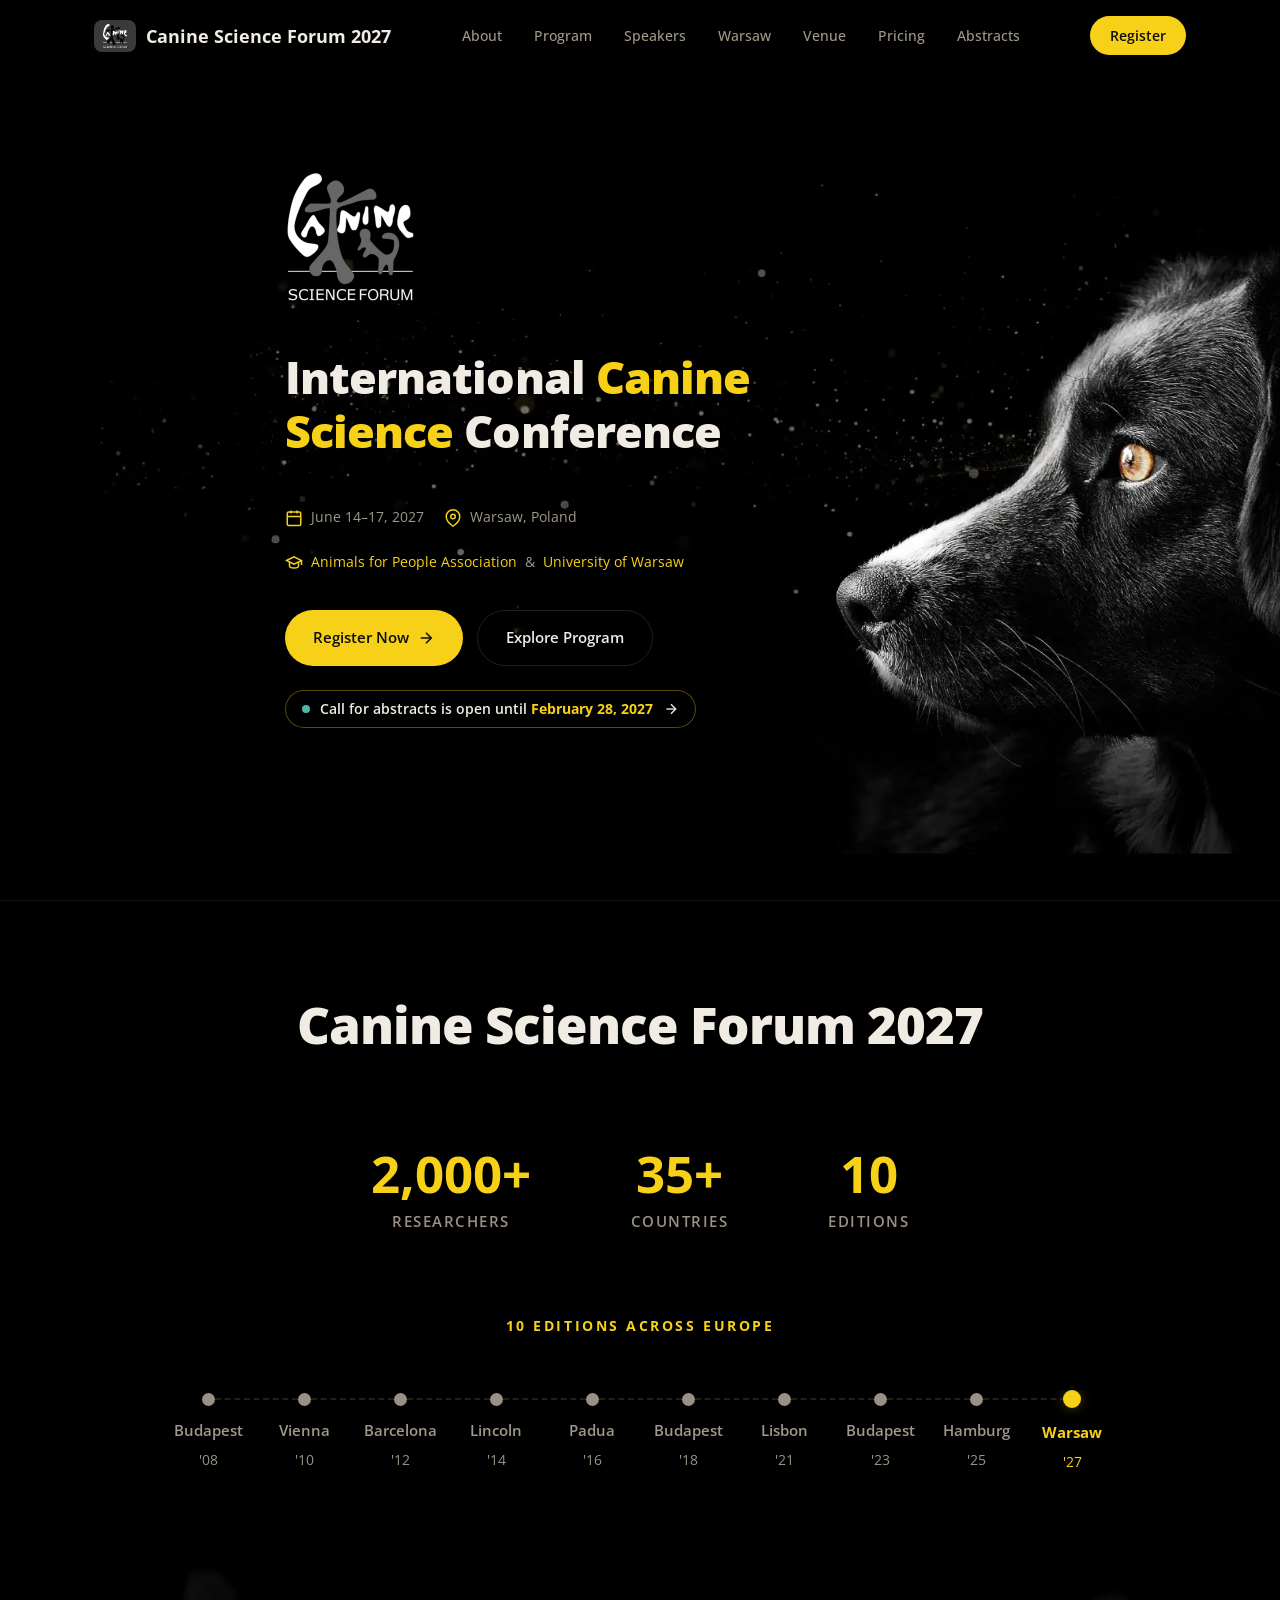
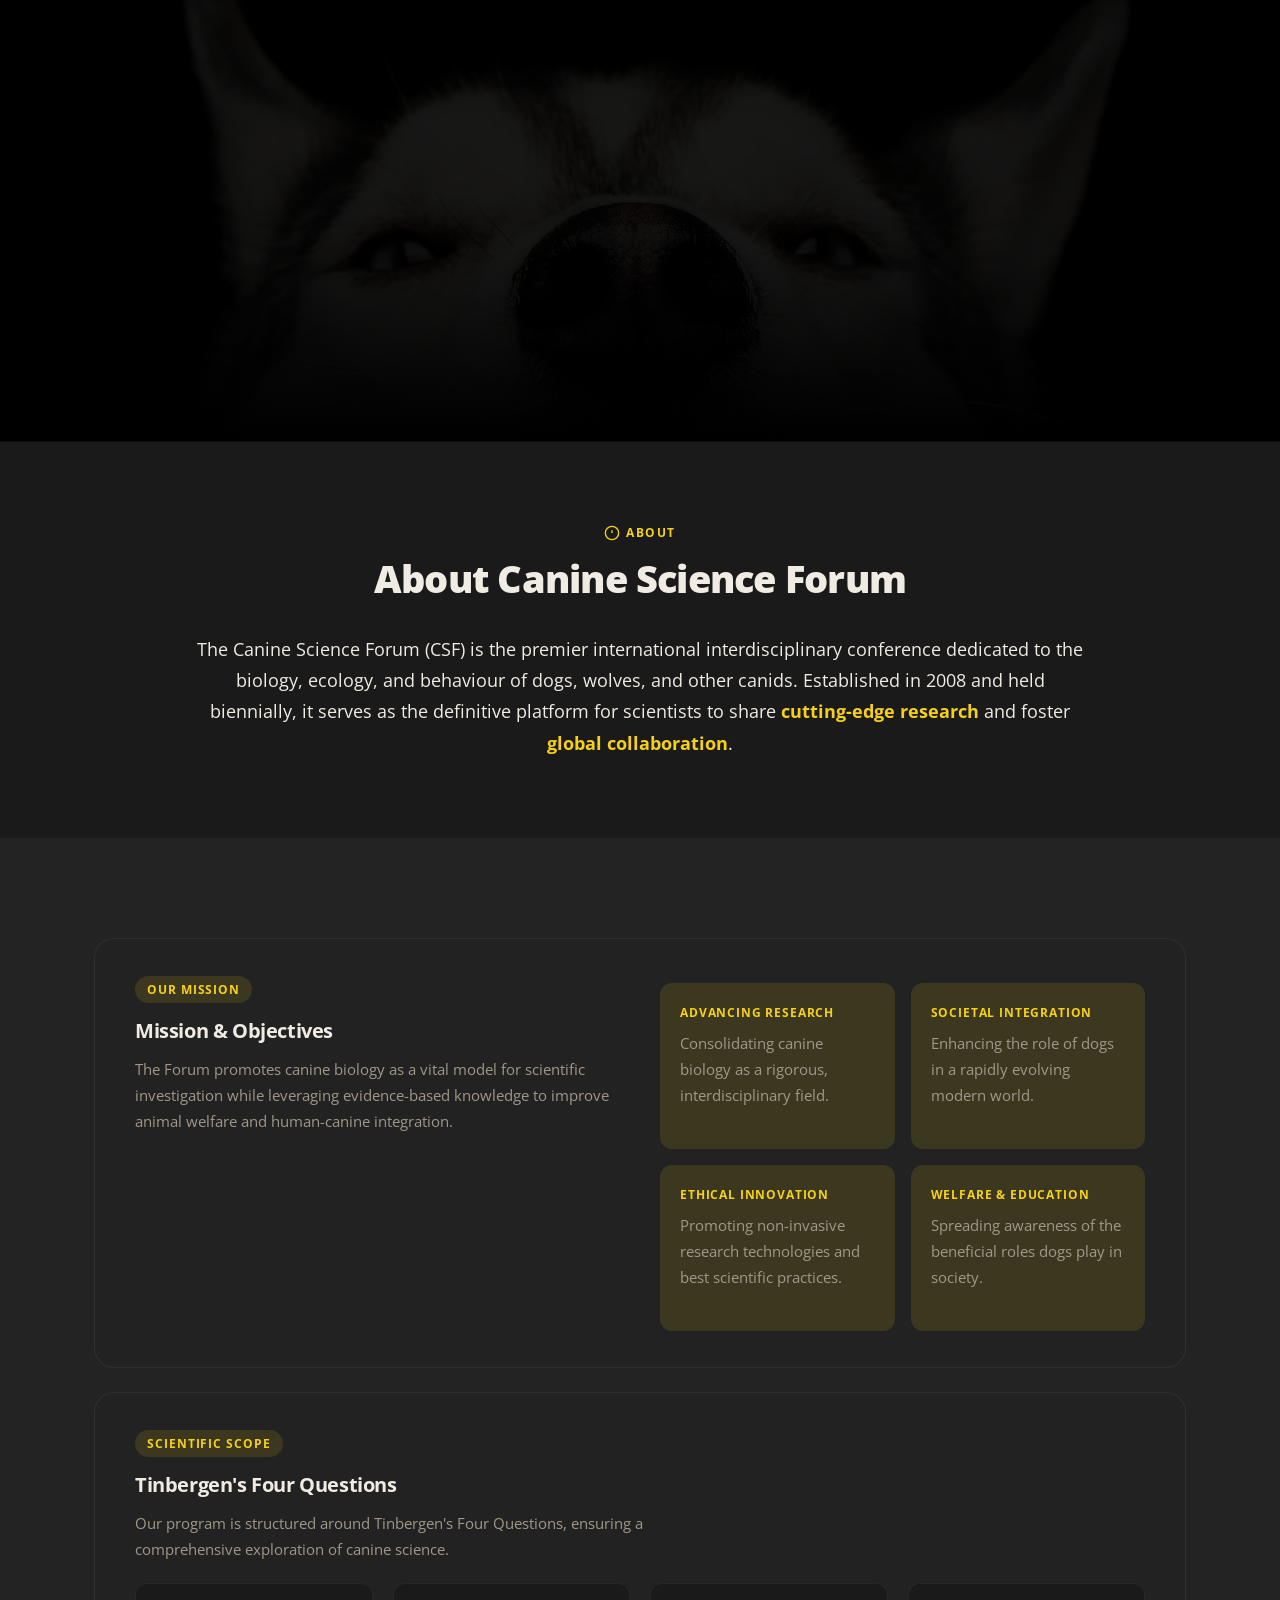
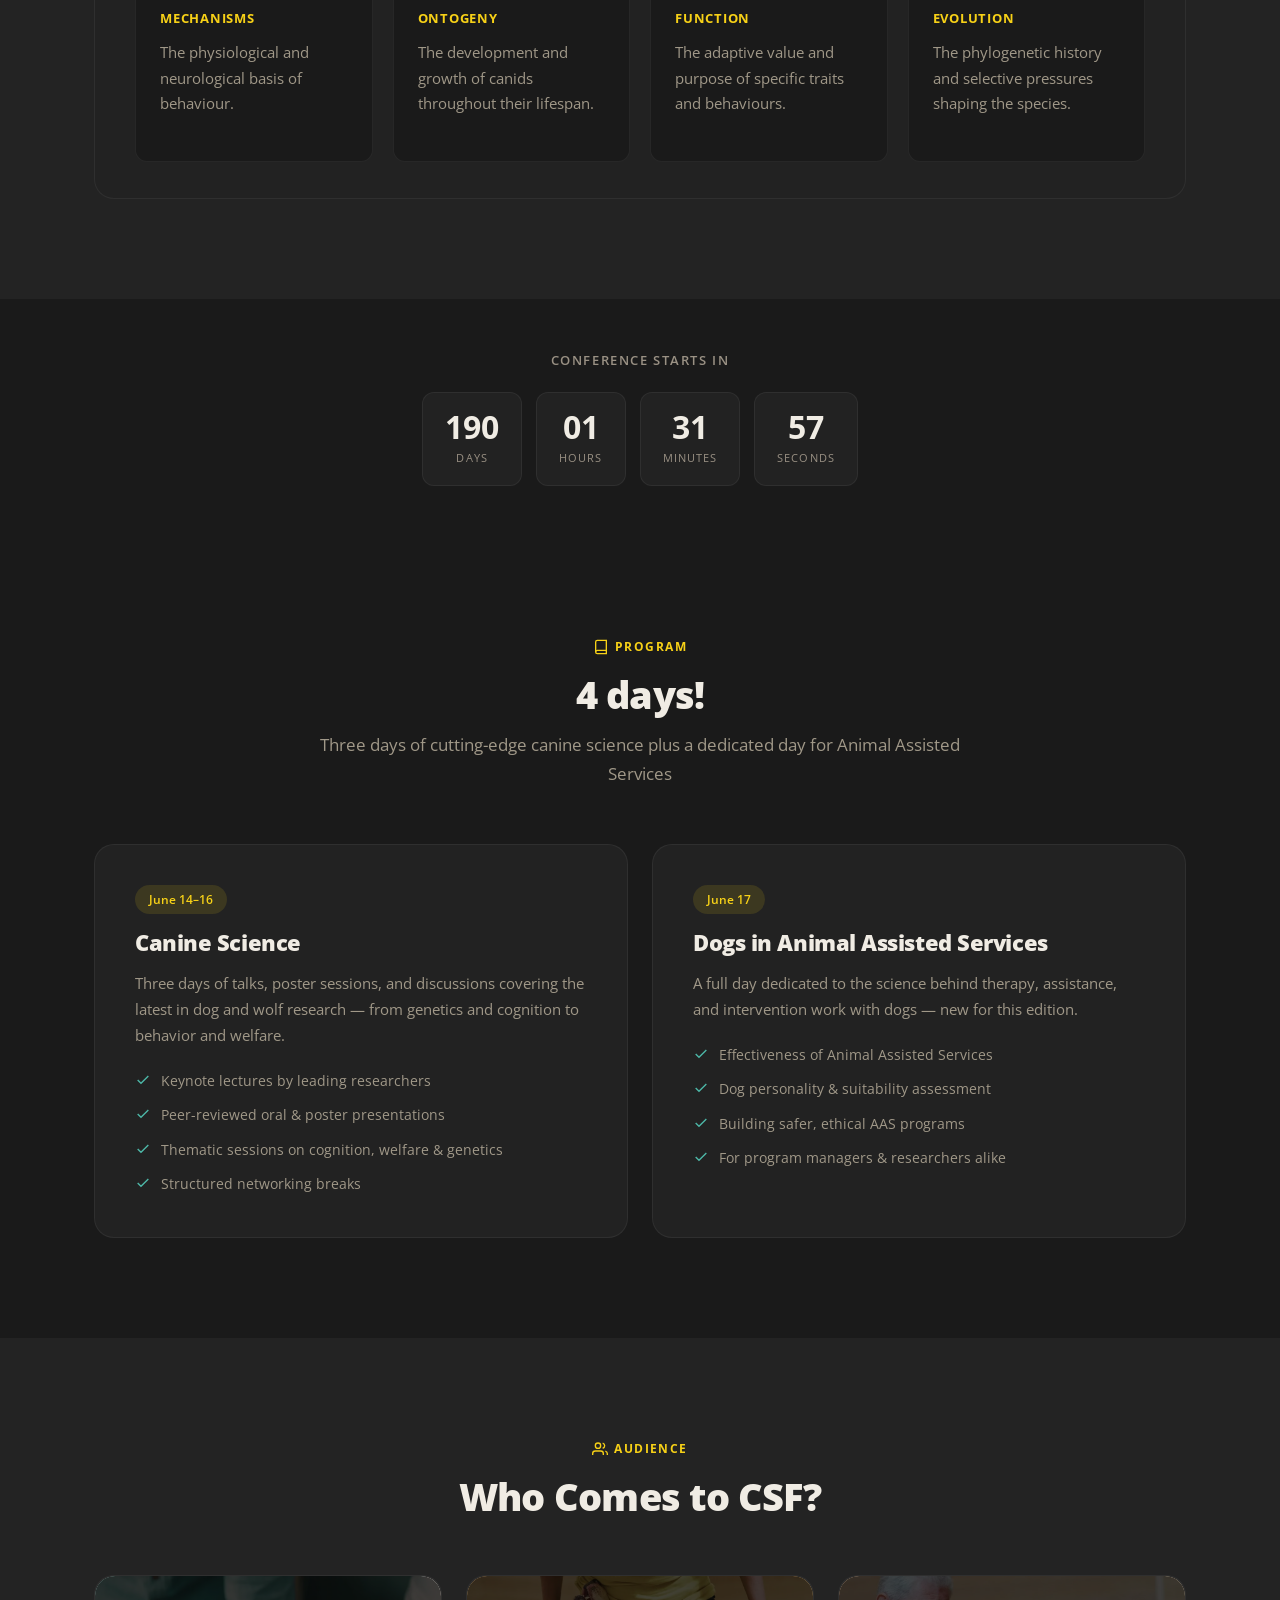
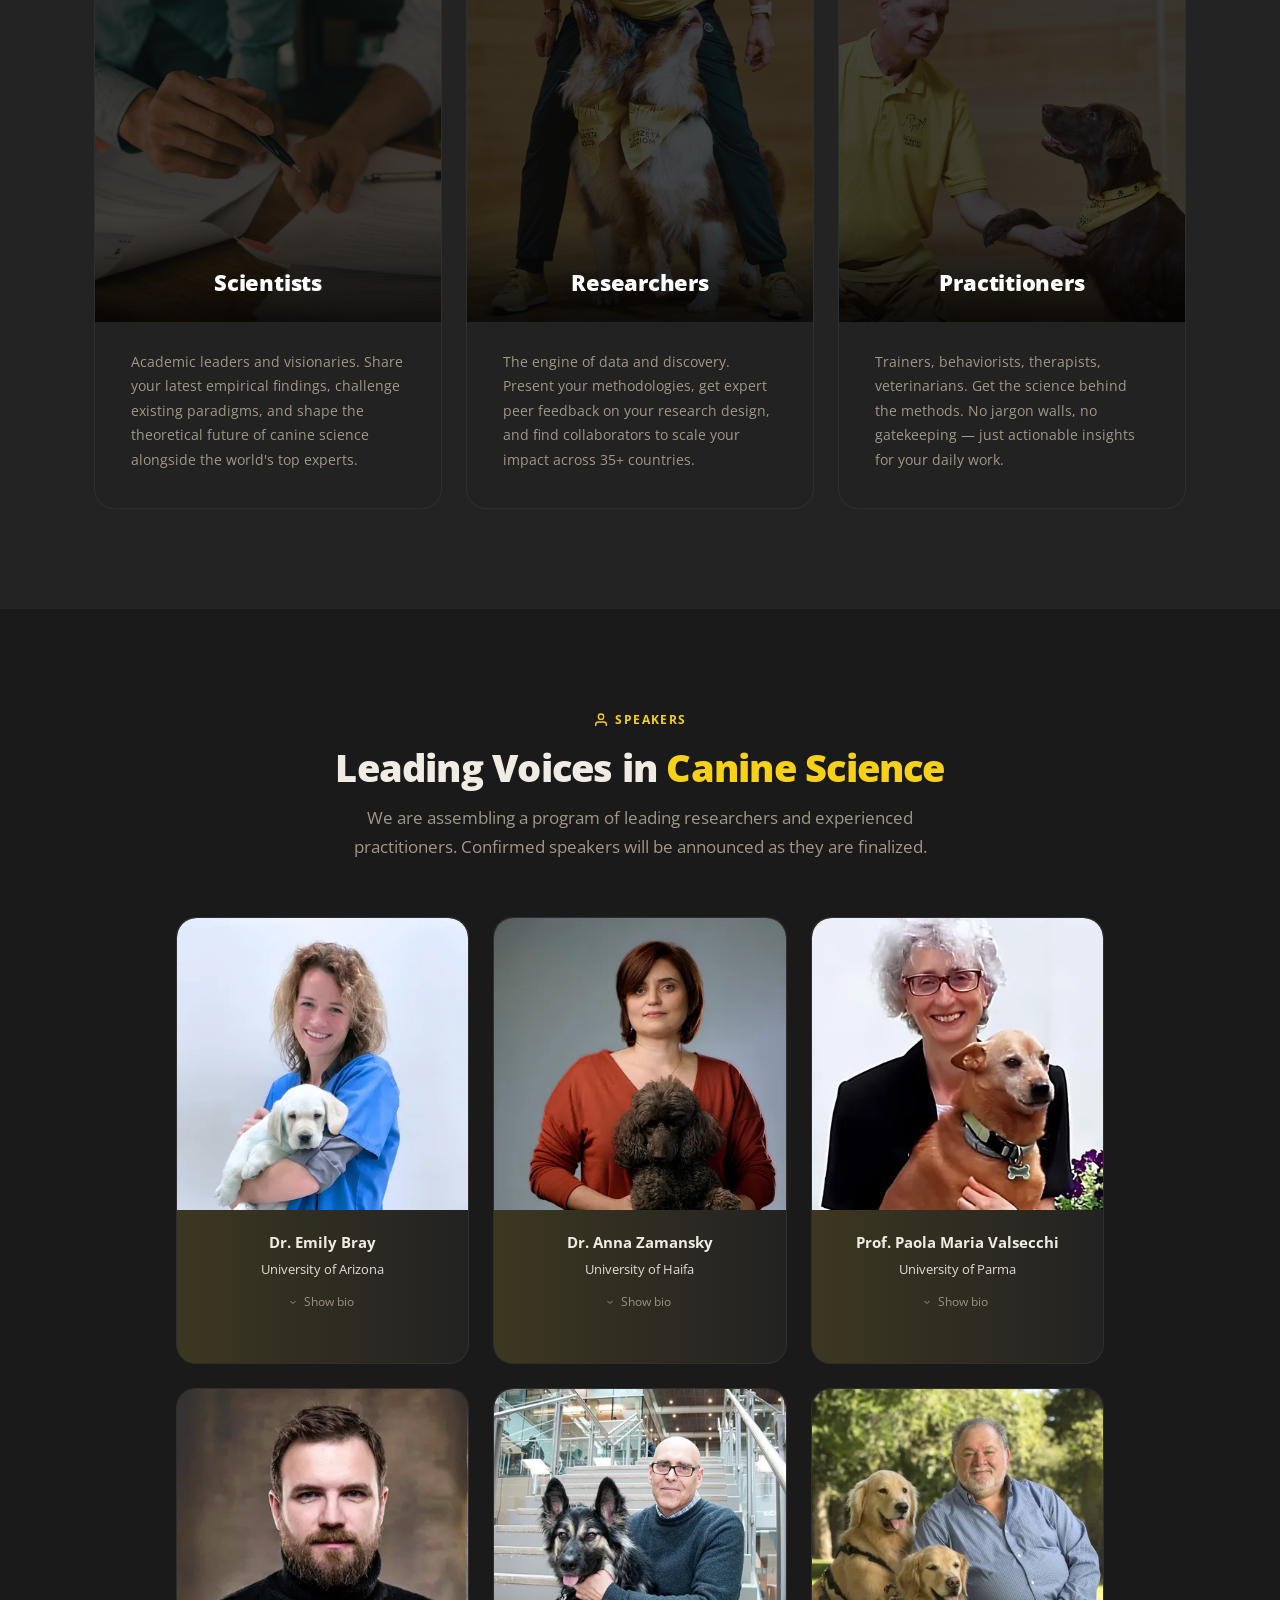
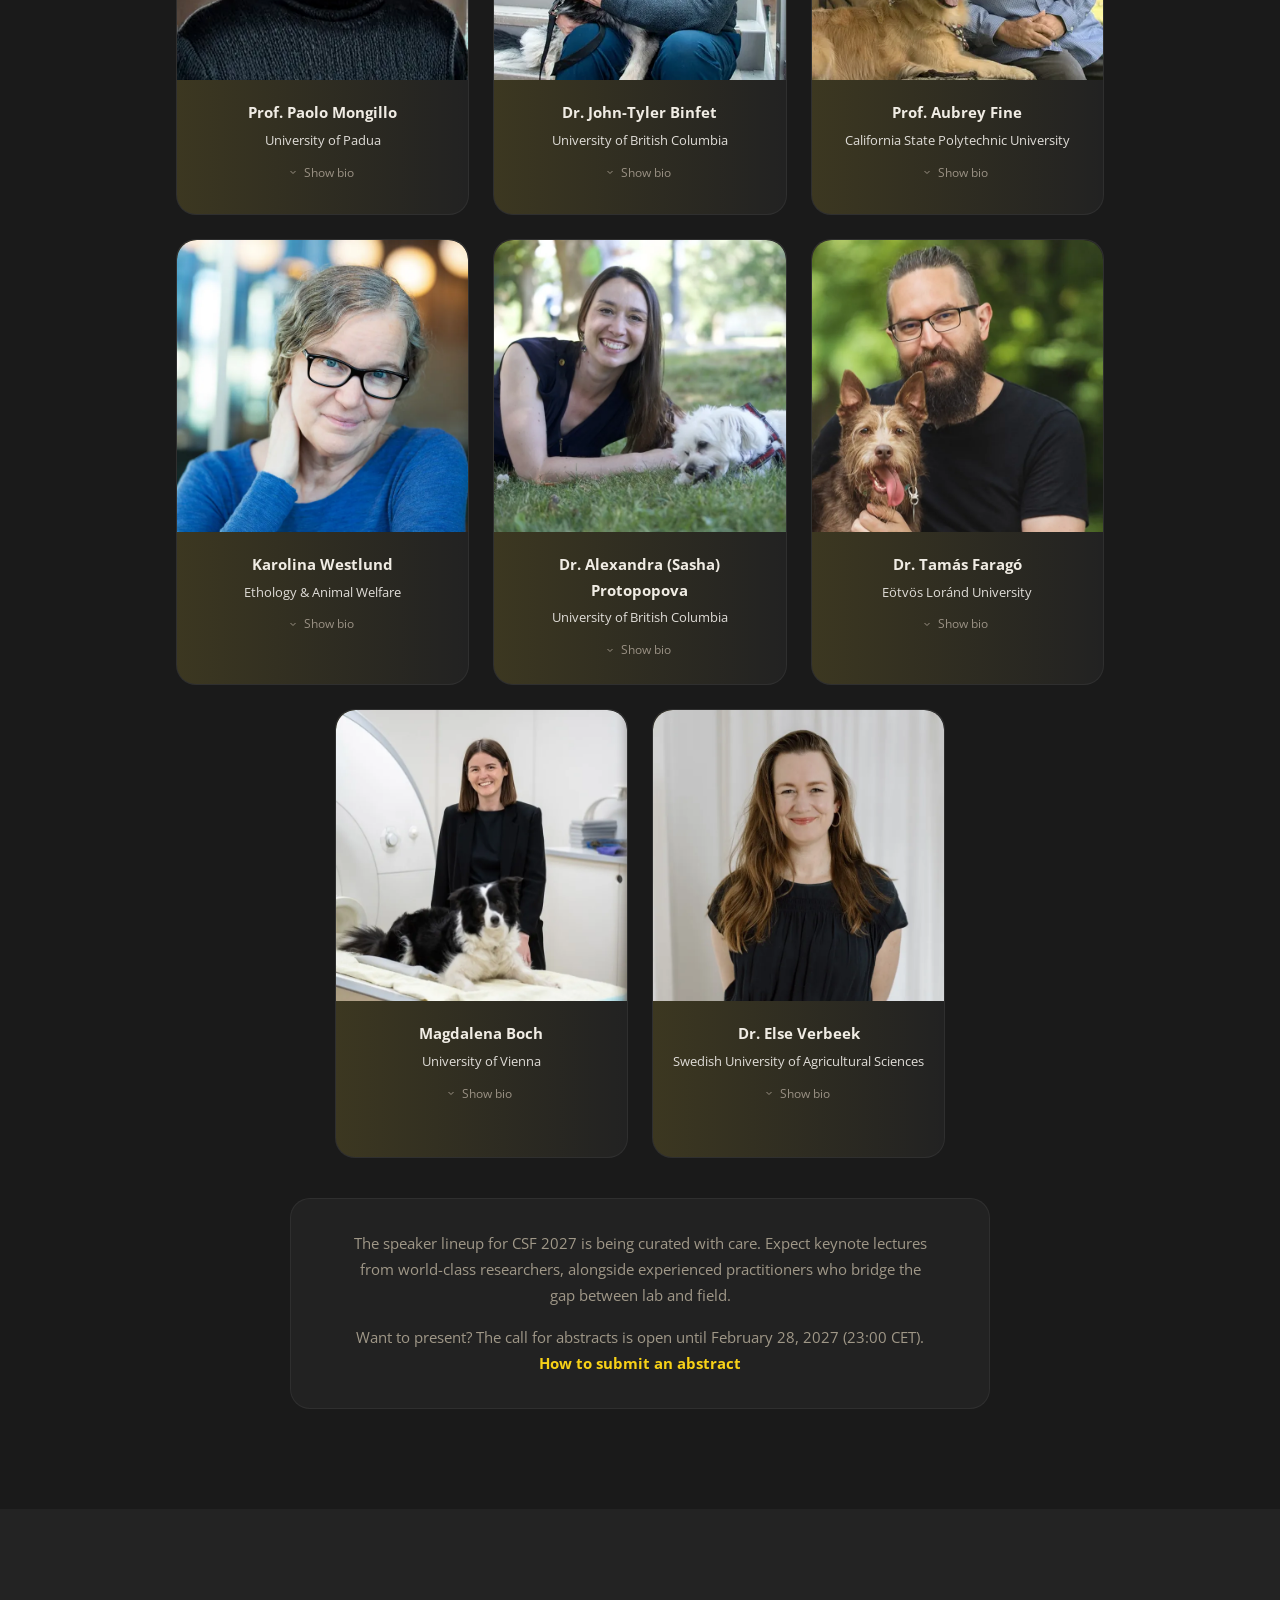
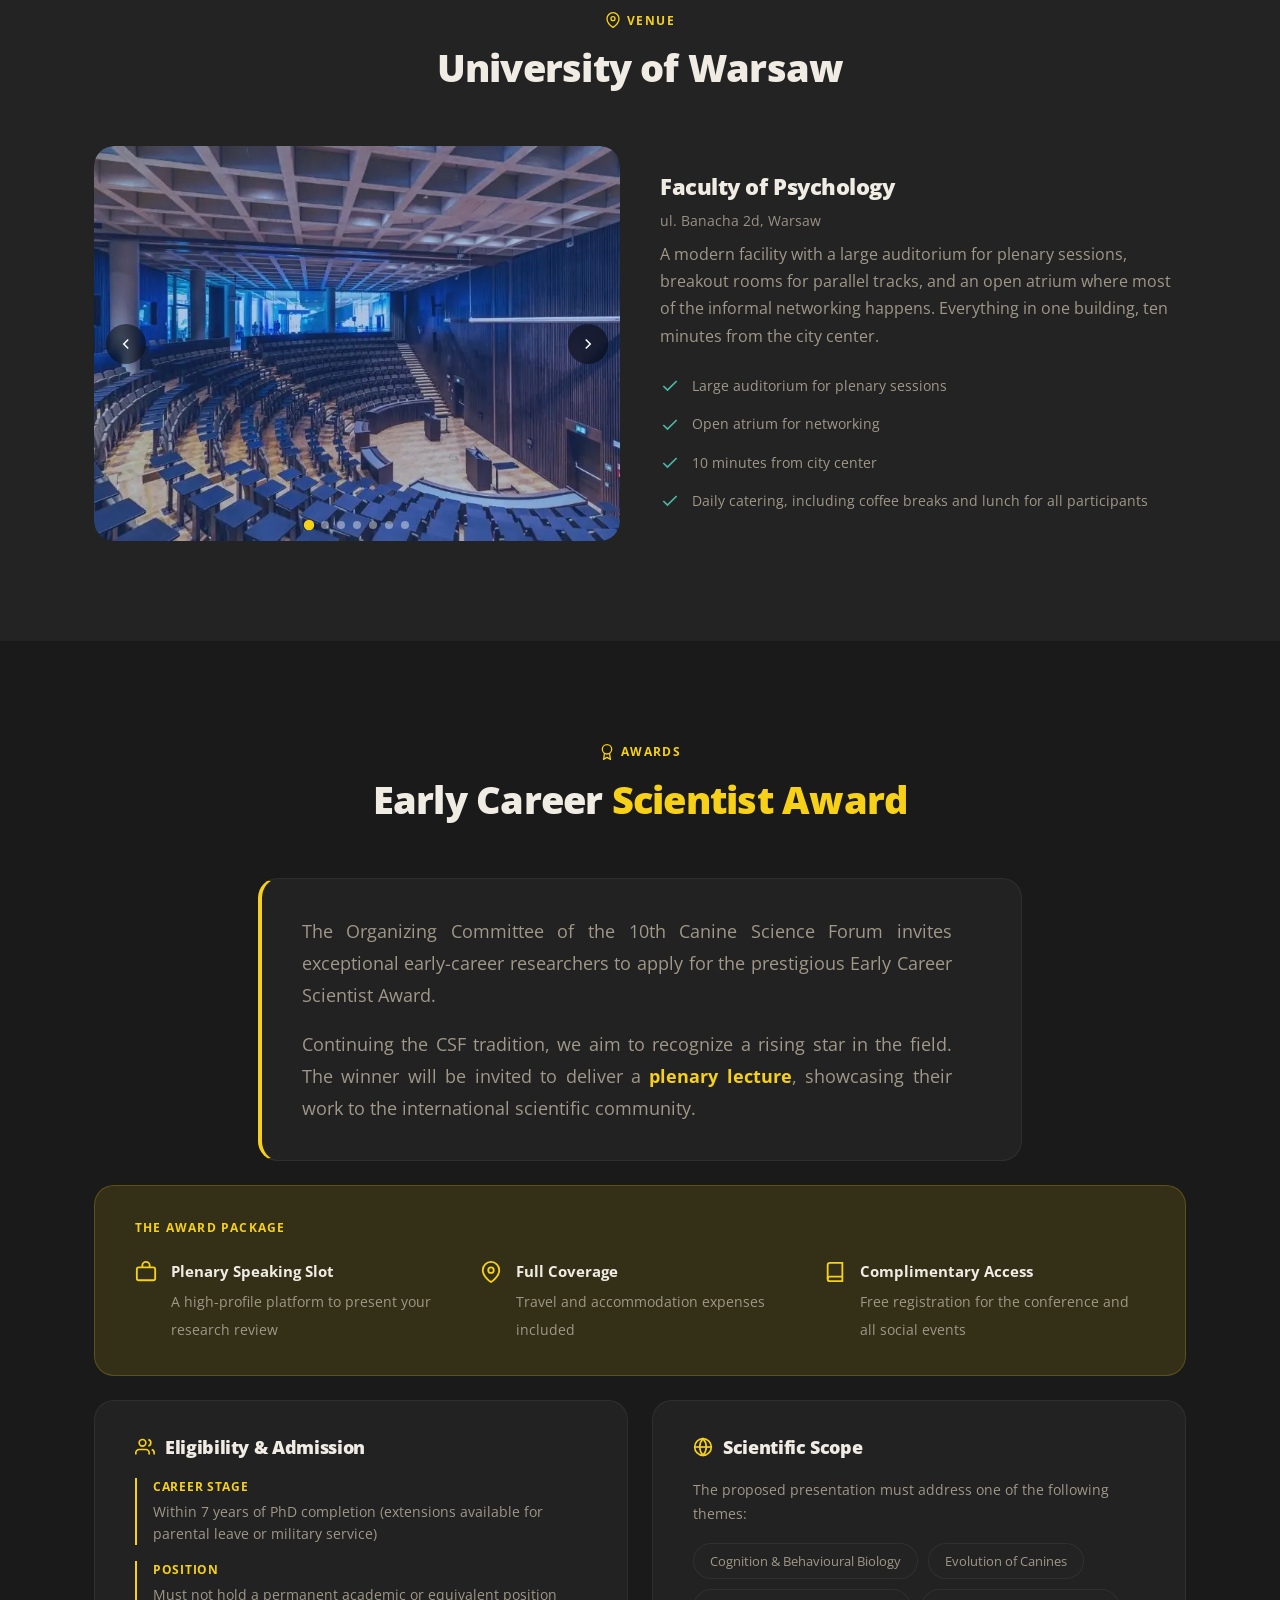
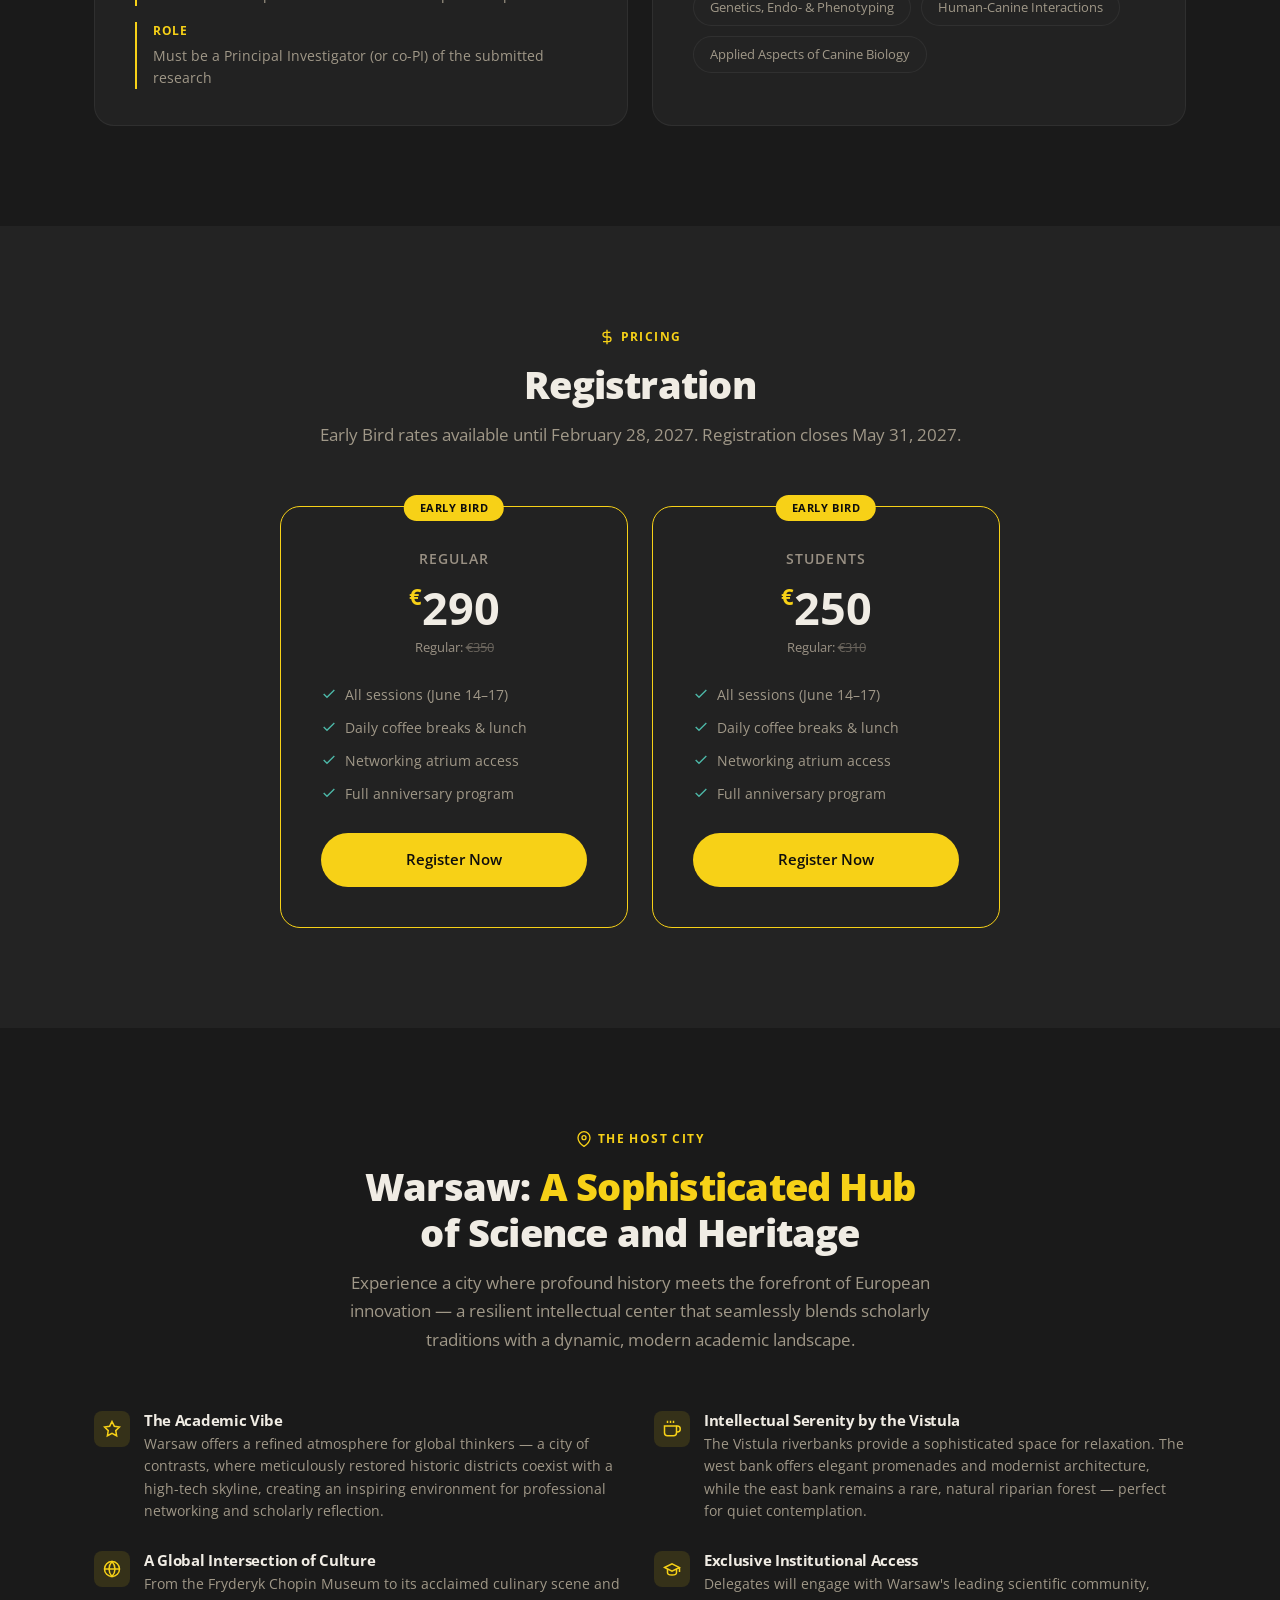
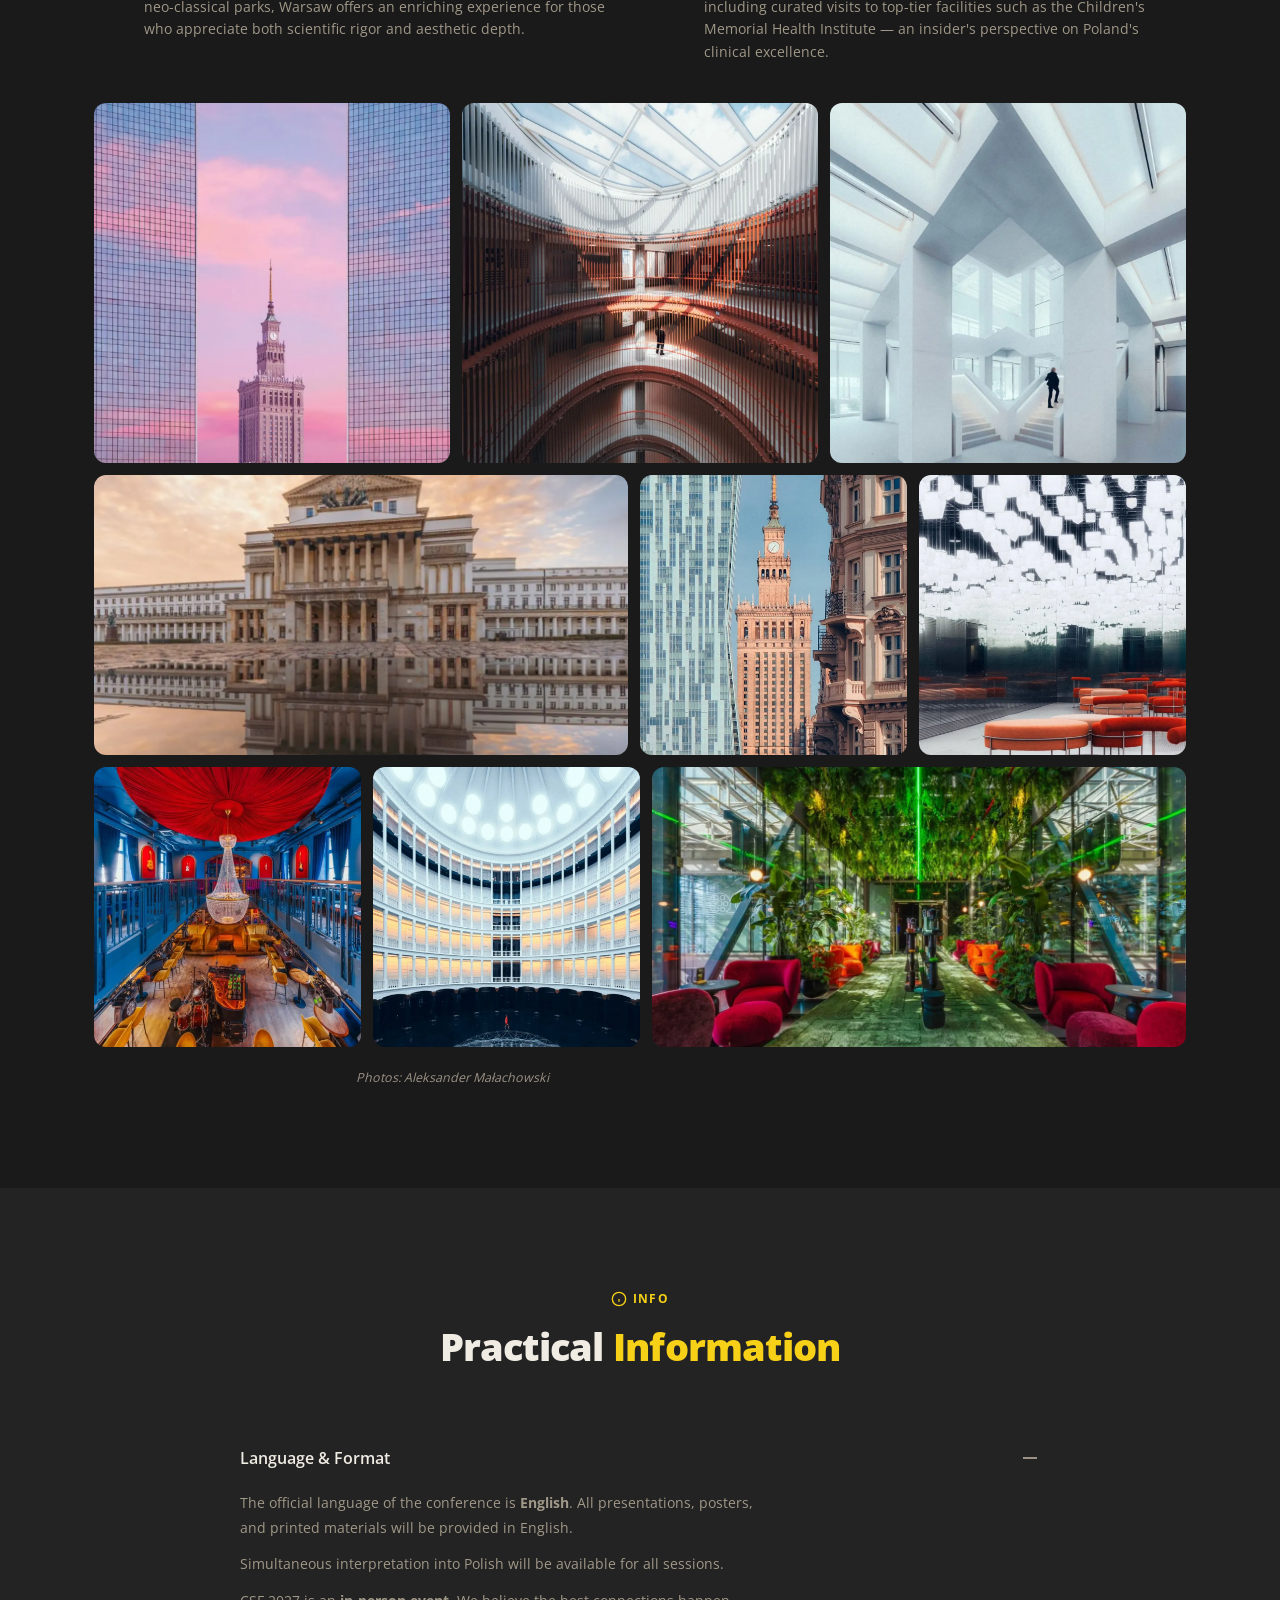
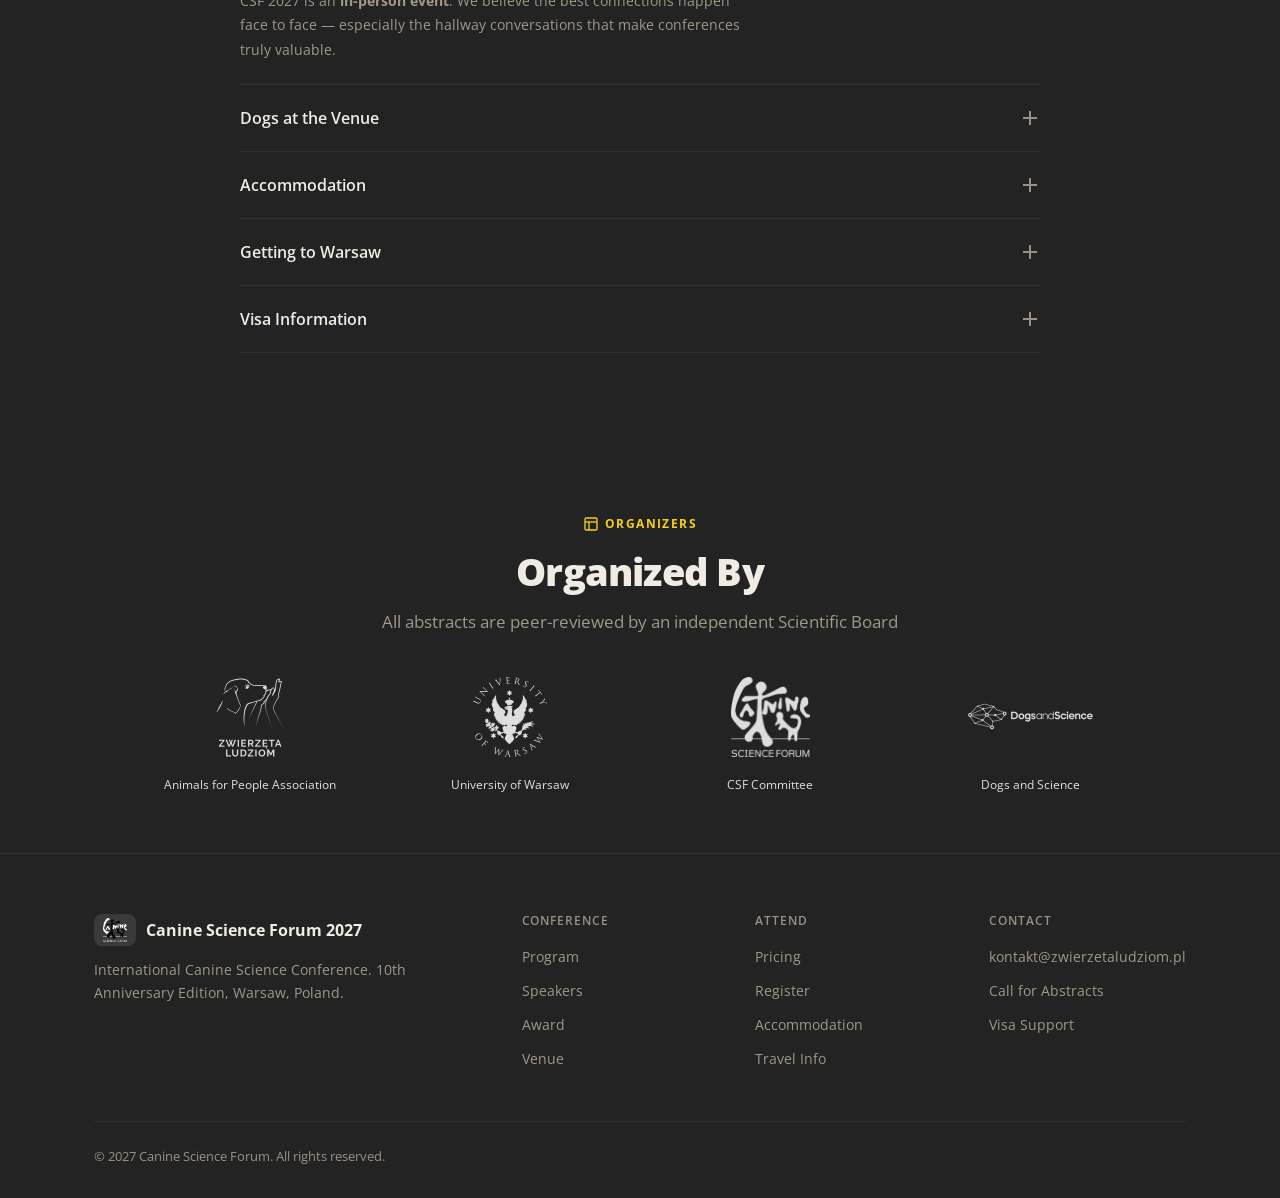
==== index.html @ 333509b9 "Publish the preview of csf2027-site 1974540 Snapshot of site/ built with tools/build_preview.py: eve" ====
<!DOCTYPE html>
<html lang="en" data-theme="night">
<head>
<meta charset="UTF-8">
<meta name="robots" content="noindex">
<meta name="viewport" content="width=device-width, initial-scale=1.0">
<title>CSF 2027 Warsaw — Canine Science Forum</title>
<meta name="description" content="Canine Science Forum 2027 (CSF 2027), the 10th international conference on canine science: 14–17 June 2027, Faculty of Psychology, University of Warsaw, Poland.">
<link rel="canonical" href="https://csf2027.pl/">
<meta name="theme-color" content="#1a1a1a">
<meta property="og:type" content="website">
<meta property="og:url" content="https://csf2027.pl/">
<meta property="og:site_name" content="Canine Science Forum 2027">
<meta property="og:title" content="CSF 2027 Warsaw — Canine Science Forum">
<meta property="og:description" content="Canine Science Forum 2027 (CSF 2027), the 10th international conference on canine science: 14–17 June 2027, Faculty of Psychology, University of Warsaw, Poland.">
<meta property="og:image" content="https://csf2027.pl/assets/img/social/og-image.jpg">
<meta property="og:image:width" content="1200">
<meta property="og:image:height" content="630">
<meta property="og:image:alt" content="Canine Science Forum 2027, 14–17 June 2027, Warsaw">
<meta name="twitter:card" content="summary_large_image">
<link rel="icon" href="favicon.ico" sizes="32x32">
<link rel="apple-touch-icon" href="apple-touch-icon.png">
<link rel="preload" href="assets/fonts/open-sans/open-sans-latin.woff2" as="font" type="font/woff2" crossorigin>
<link rel="stylesheet" href="assets/css/main.css?v=20261027">
<script src="assets/js/main.js?v=20261027" defer></script>
</head>
<body>

<!-- ═══════════════════════════════════════
     NAVIGATION
     ═══════════════════════════════════════ -->
<nav id="navbar">
  <div class="container">
    <a href="#hero" class="nav-logo">
      <span class="nav-logo-img-wrap">
        <img src="assets/img/brand/csf-logo-black.webp" alt="Canine Science Forum 2027" class="nav-logo-img">
      </span>
      <span class="nav-logo-full">Canine Science Forum 2027</span>
      <span class="nav-logo-short">CSF2027</span>
    </a>
    <ul class="nav-center" id="navLinks">
      <li><a href="#about">About</a></li>
      <li><a href="#program">Program</a></li>
      <li><a href="#speakers">Speakers</a></li>
      <li><a href="#city">Warsaw</a></li>
      <li><a href="#venue">Venue</a></li>
      <li><a href="#pricing">Pricing</a></li>
      <li><a href="call-for-abstracts/">Abstracts</a></li>
    </ul>
    <div class="nav-right">
      <a href="https://easl.ink/YyBd8" target="_blank" rel="noopener" class="nav-cta">Register</a>
    </div>
    <button class="nav-mobile-toggle" id="mobileToggle" aria-label="Toggle menu" aria-expanded="false" aria-controls="navLinks">
      <span></span><span></span><span></span>
    </button>
  </div>
</nav>

<main>

<!-- ═══════════════════════════════════════
     HERO
     ═══════════════════════════════════════ -->
<section class="hero" id="hero">
  <div class="container">
    <div class="hero-content">
      <img src="assets/img/brand/csf-logo-grey.webp" alt="Canine Science Forum 2027 logo" class="hero-logo">
      <h1>International <span class="accent">Canine</span><br><span class="accent">Science</span> Conference</h1>
      <div class="hero-meta">
        <div class="hero-meta-item">
          <svg viewBox="0 0 24 24" fill="none" stroke="currentColor" stroke-width="2"><rect x="3" y="4" width="18" height="18" rx="2"/><line x1="16" y1="2" x2="16" y2="6"/><line x1="8" y1="2" x2="8" y2="6"/><line x1="3" y1="10" x2="21" y2="10"/></svg>
          June 14–17, 2027
        </div>
        <div class="hero-meta-item">
          <svg viewBox="0 0 24 24" fill="none" stroke="currentColor" stroke-width="2"><path d="M21 10c0 7-9 13-9 13s-9-6-9-13a9 9 0 0 1 18 0z"/><circle cx="12" cy="10" r="3"/></svg>
          Warsaw, Poland
        </div>
        <div class="hero-meta-item">
          <svg viewBox="0 0 24 24" fill="none" stroke="currentColor" stroke-width="2"><path d="M22 10v6M2 10l10-5 10 5-10 5z"/><path d="M6 12v5c0 1.7 2.7 3 6 3s6-1.3 6-3v-5"/></svg>
          <a href="https://zwierzetaludziom.pl/" target="_blank" rel="noopener">Animals for People Association</a> &amp; <a href="https://wisp.uw.edu.pl/" target="_blank" rel="noopener">University of Warsaw</a>
        </div>
      </div>
      <div class="hero-actions">
        <a href="https://easl.ink/YyBd8" target="_blank" rel="noopener" class="btn btn-primary">
          Register Now
          <svg viewBox="0 0 24 24" fill="none" stroke="currentColor" stroke-width="2"><line x1="5" y1="12" x2="19" y2="12"/><polyline points="12 5 19 12 12 19"/></svg>
        </a>
        <a href="#program" class="btn btn-secondary">Explore Program</a>
      </div>
      <a href="call-for-abstracts/" class="hero-cfa">
        <span class="hero-cfa-dot" aria-hidden="true"></span>
        <span>Call for abstracts is open until <strong>February 28, 2027</strong></span>
        <svg viewBox="0 0 24 24" fill="none" stroke="currentColor" stroke-width="2" aria-hidden="true"><line x1="5" y1="12" x2="19" y2="12"/><polyline points="12 5 19 12 12 19"/></svg>
      </a>
    </div>
  </div>
</section>

<!-- ═══════════════════════════════════════
     SOCIAL PROOF + EDITIONS TIMELINE
     ═══════════════════════════════════════ -->
<div class="proof-bar reveal">
  <div class="container">
    <div class="proof-bar-title">Canine Science Forum 2027</div>
    <div class="proof-stats">
      <div class="proof-item">
        <div class="proof-number" data-count="2000">0</div>
        <div class="proof-label">Researchers</div>
      </div>
      <div class="proof-item">
        <div class="proof-number" data-count="35">0</div>
        <div class="proof-label">Countries</div>
      </div>
      <div class="proof-item">
        <div class="proof-number" data-count="10">0</div>
        <div class="proof-label">Editions</div>
      </div>
    </div>
    <div class="editions-label">10 Editions Across Europe</div>
    <div class="editions-timeline">
      <div class="edition-item"><div class="edition-dot"></div><div class="edition-city">Budapest</div><div class="edition-year">'08</div></div>
      <div class="edition-item"><div class="edition-dot"></div><div class="edition-city">Vienna</div><div class="edition-year">'10</div></div>
      <div class="edition-item"><div class="edition-dot"></div><div class="edition-city">Barcelona</div><div class="edition-year">'12</div></div>
      <div class="edition-item"><div class="edition-dot"></div><div class="edition-city">Lincoln</div><div class="edition-year">'14</div></div>
      <div class="edition-item"><div class="edition-dot"></div><div class="edition-city">Padua</div><div class="edition-year">'16</div></div>
      <div class="edition-item"><div class="edition-dot"></div><div class="edition-city">Budapest</div><div class="edition-year">'18</div></div>
      <div class="edition-item"><div class="edition-dot"></div><div class="edition-city">Lisbon</div><div class="edition-year">'21</div></div>
      <div class="edition-item"><div class="edition-dot"></div><div class="edition-city">Budapest</div><div class="edition-year">'23</div></div>
      <div class="edition-item"><div class="edition-dot"></div><div class="edition-city">Hamburg</div><div class="edition-year">'25</div></div>
      <div class="edition-item current"><div class="edition-dot"></div><div class="edition-city">Warsaw</div><div class="edition-year">'27</div></div>
    </div>
    <div class="proof-bar-photo"><img loading="lazy" decoding="async" src="assets/img/hero/husky.webp" width="2000" height="891" alt="Husky"></div>
  </div>
</div>

<!-- ═══════════════════════════════════════
     PROMO TEXT
     ═══════════════════════════════════════ -->
<div class="promo-text reveal" id="about">
  <div class="container">
    <div class="section-tag" style="justify-content: center; margin-bottom: 12px;">
      <svg viewBox="0 0 24 24" fill="none" stroke="currentColor" stroke-width="2"><circle cx="12" cy="12" r="10"/><line x1="12" y1="8" x2="12" y2="12"/><line x1="12" y1="16" x2="12.01" y2="16"/></svg>
      About
    </div>
    <h2 style="text-align: center; margin-bottom: 32px; font-size: clamp(1.8rem, 3vw, 2.5rem);">About <span class="accent">Canine Science Forum</span></h2>
    <p>The Canine Science Forum (CSF) is the premier international interdisciplinary conference dedicated to the biology, ecology, and behaviour of dogs, wolves, and other canids. Established in 2008 and held biennially, it serves as the definitive platform for scientists to share <span class="highlight">cutting-edge research</span> and foster <span class="highlight">global collaboration</span>.</p>
  </div>
</div>

<!-- ═══════════════════════════════════════
     ABOUT CSF
     ═══════════════════════════════════════ -->
<section style="background: var(--bg-secondary)">
  <div class="container">
    <div class="about-grid">

      <!-- Mission: full width, two columns inside -->
      <div class="about-card reveal" style="grid-column: 1 / -1;">
        <div class="mission-inner">
          <div>
            <div class="about-card-tag">Our Mission</div>
            <h3>Mission &amp; Objectives</h3>
            <p>The Forum promotes canine biology as a vital model for scientific investigation while leveraging evidence-based knowledge to improve animal welfare and human-canine integration.</p>
          </div>
          <div class="mission-objectives">
            <div class="mission-obj-item">
              <div class="mission-obj-title">Advancing Research</div>
              <p class="mission-obj-text">Consolidating canine biology as a rigorous, interdisciplinary field.</p>
            </div>
            <div class="mission-obj-item">
              <div class="mission-obj-title">Societal Integration</div>
              <p class="mission-obj-text">Enhancing the role of dogs in a rapidly evolving modern world.</p>
            </div>
            <div class="mission-obj-item">
              <div class="mission-obj-title">Ethical Innovation</div>
              <p class="mission-obj-text">Promoting non-invasive research technologies and best scientific practices.</p>
            </div>
            <div class="mission-obj-item">
              <div class="mission-obj-title">Welfare &amp; Education</div>
              <p class="mission-obj-text">Spreading awareness of the beneficial roles dogs play in society.</p>
            </div>
          </div>
        </div>
      </div>

      <!-- Tinbergen: full width, 4 tiles -->
      <div class="about-card reveal" style="grid-column: 1 / -1;">
        <div class="about-card-tag">Scientific Scope</div>
        <h3>Tinbergen's Four Questions</h3>
        <p>Our program is structured around Tinbergen's Four Questions, ensuring a comprehensive exploration of canine science.</p>
        <div class="tinbergen-grid">
          <div class="tinbergen-item">
            <div class="tinbergen-title">Mechanisms</div>
            <p class="tinbergen-text">The physiological and neurological basis of behaviour.</p>
          </div>
          <div class="tinbergen-item">
            <div class="tinbergen-title">Ontogeny</div>
            <p class="tinbergen-text">The development and growth of canids throughout their lifespan.</p>
          </div>
          <div class="tinbergen-item">
            <div class="tinbergen-title">Function</div>
            <p class="tinbergen-text">The adaptive value and purpose of specific traits and behaviours.</p>
          </div>
          <div class="tinbergen-item">
            <div class="tinbergen-title">Evolution</div>
            <p class="tinbergen-text">The phylogenetic history and selective pressures shaping the species.</p>
          </div>
        </div>
      </div>

    </div>
  </div>
</section>

<!-- ═══════════════════════════════════════
     COUNTDOWN
     ═══════════════════════════════════════ -->
<div class="countdown-section reveal">
  <div class="container">
    <div class="countdown-label">Conference starts in</div>
    <div class="countdown" id="countdown">
      <div class="countdown-unit"><div class="countdown-value" id="cd-days">---</div><div class="countdown-name">Days</div></div>
      <div class="countdown-unit"><div class="countdown-value" id="cd-hours">--</div><div class="countdown-name">Hours</div></div>
      <div class="countdown-unit"><div class="countdown-value" id="cd-minutes">--</div><div class="countdown-name">Minutes</div></div>
      <div class="countdown-unit"><div class="countdown-value" id="cd-seconds">--</div><div class="countdown-name">Seconds</div></div>
    </div>
  </div>
</div>

<!-- ═══════════════════════════════════════
     PROGRAM / TWO TRACKS
     ═══════════════════════════════════════ -->
<section id="program">
  <div class="container">
    <div class="section-header reveal">
      <div class="section-tag">
        <svg viewBox="0 0 24 24" fill="none" stroke="currentColor" stroke-width="2"><path d="M4 19.5A2.5 2.5 0 016.5 17H20"/><path d="M6.5 2H20v20H6.5A2.5 2.5 0 014 19.5v-15A2.5 2.5 0 016.5 2z"/></svg>
        Program
      </div>
      <h2>4 days!</h2>
      <p>Three days of cutting-edge canine science plus a dedicated day for Animal Assisted Services</p>
    </div>
    <div class="tracks-grid">
      <div class="track-card reveal reveal-delay-1">
        <div class="track-dates">June 14–16</div>
        <h3>Canine Science</h3>
        <p>Three days of talks, poster sessions, and discussions covering the latest in dog and wolf research — from genetics and cognition to behavior and welfare.</p>
        <ul class="track-list">
          <li><svg viewBox="0 0 24 24" fill="none" stroke="currentColor" stroke-width="2"><polyline points="20 6 9 17 4 12"/></svg>Keynote lectures by leading researchers</li>
          <li><svg viewBox="0 0 24 24" fill="none" stroke="currentColor" stroke-width="2"><polyline points="20 6 9 17 4 12"/></svg>Peer-reviewed oral &amp; poster presentations</li>
          <li><svg viewBox="0 0 24 24" fill="none" stroke="currentColor" stroke-width="2"><polyline points="20 6 9 17 4 12"/></svg>Thematic sessions on cognition, welfare &amp; genetics</li>
          <li><svg viewBox="0 0 24 24" fill="none" stroke="currentColor" stroke-width="2"><polyline points="20 6 9 17 4 12"/></svg>Structured networking breaks</li>
        </ul>
      </div>
      <div class="track-card reveal reveal-delay-2">
        <div class="track-dates">June 17</div>
        <h3>Dogs in Animal Assisted Services</h3>
        <p>A full day dedicated to the science behind therapy, assistance, and intervention work with dogs — new for this edition.</p>
        <ul class="track-list">
          <li><svg viewBox="0 0 24 24" fill="none" stroke="currentColor" stroke-width="2"><polyline points="20 6 9 17 4 12"/></svg>Effectiveness of Animal Assisted Services</li>
          <li><svg viewBox="0 0 24 24" fill="none" stroke="currentColor" stroke-width="2"><polyline points="20 6 9 17 4 12"/></svg>Dog personality &amp; suitability assessment</li>
          <li><svg viewBox="0 0 24 24" fill="none" stroke="currentColor" stroke-width="2"><polyline points="20 6 9 17 4 12"/></svg>Building safer, ethical AAS programs</li>
          <li><svg viewBox="0 0 24 24" fill="none" stroke="currentColor" stroke-width="2"><polyline points="20 6 9 17 4 12"/></svg>For program managers &amp; researchers alike</li>
        </ul>
      </div>
    </div>
  </div>
</section>

<!-- ═══════════════════════════════════════
     WHO ATTENDS
     ═══════════════════════════════════════ -->
<section style="background: var(--bg-secondary)">
  <div class="container">
    <div class="section-header reveal">
      <div class="section-tag">
        <svg viewBox="0 0 24 24" fill="none" stroke="currentColor" stroke-width="2"><path d="M17 21v-2a4 4 0 00-4-4H5a4 4 0 00-4 4v2"/><circle cx="9" cy="7" r="4"/><path d="M23 21v-2a4 4 0 00-3-3.87"/><path d="M16 3.13a4 4 0 010 7.75"/></svg>
        Audience
      </div>
      <h2>Who Comes to CSF?</h2>
    </div>
    <div class="audience-grid">
      <div class="audience-card reveal reveal-delay-1">
        <div class="audience-card-photo">
          <img loading="lazy" decoding="async" src="assets/img/audience/scientists.webp" alt="Scientists">
          <div class="audience-card-photo-label">Scientists</div>
        </div>
        <p>Academic leaders and visionaries. Share your latest empirical findings, challenge existing paradigms, and shape the theoretical future of canine science alongside the world's top experts.</p>
      </div>
      <div class="audience-card reveal reveal-delay-2">
        <div class="audience-card-photo">
          <img loading="lazy" decoding="async" src="assets/img/audience/researchers.webp" alt="Researchers">
          <div class="audience-card-photo-label">Researchers</div>
        </div>
        <p>The engine of data and discovery. Present your methodologies, get expert peer feedback on your research design, and find collaborators to scale your impact across 35+ countries.</p>
      </div>
      <div class="audience-card reveal reveal-delay-3">
        <div class="audience-card-photo">
          <img loading="lazy" decoding="async" src="assets/img/audience/practitioners.webp" alt="Practitioners">
          <div class="audience-card-photo-label">Practitioners</div>
        </div>
        <p>Trainers, behaviorists, therapists, veterinarians. Get the science behind the methods. No jargon walls, no gatekeeping — just actionable insights for your daily work.</p>
      </div>
    </div>
  </div>
</section>

<!-- ═══════════════════════════════════════
     SPEAKERS
     ═══════════════════════════════════════ -->
<section id="speakers">
  <div class="container">
    <div class="section-header reveal">
      <div class="section-tag">
        <svg viewBox="0 0 24 24" fill="none" stroke="currentColor" stroke-width="2"><path d="M20 21v-2a4 4 0 00-4-4H8a4 4 0 00-4 4v2"/><circle cx="12" cy="7" r="4"/></svg>
        Speakers
      </div>
      <h2>Leading Voices in <span class="accent">Canine Science</span></h2>
      <p>We are assembling a program of leading researchers and experienced practitioners. Confirmed speakers will be announced as they are finalized.</p>
    </div>
    <div class="speakers-grid reveal">
      <div class="speaker-slot" style="padding:0; overflow:hidden;">
        <div class="speaker-flip-wrap">
          <div class="speaker-flip-inner">
            <div class="speaker-flip-front">
              <div class="speaker-slot-photo" style="margin:0; width:100%; border-radius:0; aspect-ratio:3/4;">
                <img loading="lazy" decoding="async" src="assets/img/speakers/emily-bray.webp" alt="Dr. Emily Bray">
              </div>
              <div style="padding:20px;">
                <div class="speaker-slot-name" style="color:var(--text-primary); font-weight:700; font-size:0.945rem;">Dr. Emily Bray</div>
                <div class="speaker-slot-role" style="opacity:1; color:#e0ddd8; margin-top:4px;">University of Arizona</div>
                <button type="button" class="speaker-bio-toggle" aria-haspopup="dialog" aria-controls="speakerDialog">
                  <svg aria-hidden="true" width="12" height="12" viewBox="0 0 24 24" fill="none" stroke="currentColor" stroke-width="2"><path d="M7 10l5 5 5-5"/></svg>
                  Show bio<span class="visually-hidden"> of Dr. Emily Bray</span>
                </button>
              </div>
            </div>
            <div class="speaker-flip-back">
              <div class="flip-name">Dr. Emily Bray</div>
              <div class="flip-title">Assistant Professor · University of Arizona, College of Veterinary Medicine · USA</div>
              <div class="flip-bio">Dr. Emily Bray is a distinguished expert in canine behavior and cognition, specializing in the developmental trajectories of working dogs. Her research explores how biological and environmental factors influence problem-solving abilities throughout an animal's life. By integrating psychology with veterinary science, she provides critical insights that optimize both canine training and human-animal interactions.</div>
            </div>
          </div>
        </div>
      </div>
      <div class="speaker-slot" style="padding:0; overflow:hidden;">
        <div class="speaker-flip-wrap">
          <div class="speaker-flip-inner">
            <div class="speaker-flip-front">
              <div class="speaker-slot-photo" style="margin:0; width:100%; border-radius:0; aspect-ratio:3/4;">
                <img loading="lazy" decoding="async" src="assets/img/speakers/anna-zamansky.webp" alt="Dr. Anna Zamansky">
              </div>
              <div style="padding:20px;">
                <div class="speaker-slot-name" style="color:var(--text-primary); font-weight:700; font-size:0.945rem;">Dr. Anna Zamansky</div>
                <div class="speaker-slot-role" style="opacity:1; color:#e0ddd8; margin-top:4px;">University of Haifa</div>
                <button type="button" class="speaker-bio-toggle" aria-haspopup="dialog" aria-controls="speakerDialog">
                  <svg aria-hidden="true" width="12" height="12" viewBox="0 0 24 24" fill="none" stroke="currentColor" stroke-width="2"><path d="M7 10l5 5 5-5"/></svg>
                  Show bio<span class="visually-hidden"> of Dr. Anna Zamansky</span>
                </button>
              </div>
            </div>
            <div class="speaker-flip-back">
              <div class="flip-name">Dr. Anna Zamansky</div>
              <div class="flip-title">Assistant Professor & Head of Tech4Animals Lab · University of Haifa · Israel</div>
              <div class="flip-bio">Dr. Anna Zamansky is a pioneer in animal-centered computing, leading the Tech4Animals Lab in bridging the gap between AI and animal welfare. Her groundbreaking research focuses on developing machine learning models that detect pain and emotions through the analysis of facial expressions and body language. She collaborates with international NGOs to create innovative digital solutions for monitoring the well-being of both domestic and farm animals.</div>
            </div>
          </div>
        </div>
      </div>
      <div class="speaker-slot" style="padding:0; overflow:hidden;">
        <div class="speaker-flip-wrap">
          <div class="speaker-flip-inner">
            <div class="speaker-flip-front">
              <div class="speaker-slot-photo" style="margin:0; width:100%; border-radius:0; aspect-ratio:3/4;">
                <img loading="lazy" decoding="async" src="assets/img/speakers/paola-maria-valsecchi.webp" alt="Prof. Paola Maria Valsecchi">
              </div>
              <div style="padding:20px;">
                <div class="speaker-slot-name" style="color:var(--text-primary); font-weight:700; font-size:0.945rem;">Prof. Paola Maria Valsecchi</div>
                <div class="speaker-slot-role" style="opacity:1; color:#e0ddd8; margin-top:4px;">University of Parma</div>
                <button type="button" class="speaker-bio-toggle" aria-haspopup="dialog" aria-controls="speakerDialog">
                  <svg aria-hidden="true" width="12" height="12" viewBox="0 0 24 24" fill="none" stroke="currentColor" stroke-width="2"><path d="M7 10l5 5 5-5"/></svg>
                  Show bio<span class="visually-hidden"> of Prof. Paola Maria Valsecchi</span>
                </button>
              </div>
            </div>
            <div class="speaker-flip-back">
              <div class="flip-name">Prof. Paola Maria Valsecchi</div>
              <div class="flip-title">Associate Professor of Applied Ethology · University of Parma · Italy</div>
              <div class="flip-bio">A renowned ethologist specializing in social learning, canine welfare in shelters, and the psychological attachment between humans and dogs. A prolific researcher and international collaborator, she has contributed extensively to our understanding of temperament and behavioral dynamics across various species. Her work combines rigorous biological observation with a dedicated focus on improving the quality of life for domestic animals.</div>
            </div>
          </div>
        </div>
      </div>
      <div class="speaker-slot" style="padding:0; overflow:hidden;">
        <div class="speaker-flip-wrap">
          <div class="speaker-flip-inner">
            <div class="speaker-flip-front">
              <div class="speaker-slot-photo" style="margin:0; width:100%; border-radius:0; aspect-ratio:3/4;">
                <img loading="lazy" decoding="async" src="assets/img/speakers/paolo-mongillo.webp" alt="Prof. Paolo Mongillo">
              </div>
              <div style="padding:20px;">
                <div class="speaker-slot-name" style="color:var(--text-primary); font-weight:700; font-size:0.945rem;">Prof. Paolo Mongillo</div>
                <div class="speaker-slot-role" style="opacity:1; color:#e0ddd8; margin-top:4px;">University of Padua</div>
                <button type="button" class="speaker-bio-toggle" aria-haspopup="dialog" aria-controls="speakerDialog">
                  <svg aria-hidden="true" width="12" height="12" viewBox="0 0 24 24" fill="none" stroke="currentColor" stroke-width="2"><path d="M7 10l5 5 5-5"/></svg>
                  Show bio<span class="visually-hidden"> of Prof. Paolo Mongillo</span>
                </button>
              </div>
            </div>
            <div class="speaker-flip-back">
              <div class="flip-name">Prof. Paolo Mongillo</div>
              <div class="flip-title">Associate Professor of Veterinary Physiology · University of Padua · Italy</div>
              <div class="flip-bio">A leading specialist in the physiological and cognitive aspects of domestic animals, with a particular focus on canine visual perception and aging. As president of the Center for Canine Behavioural Studies, he translates academic research from the DogUP Lab into practical education for animal professionals. His research is key to understanding how an animal's physiological state influences its emotional well-being and interaction with the environment.</div>
            </div>
          </div>
        </div>
      </div>
      <div class="speaker-slot" style="padding:0; overflow:hidden;">
        <div class="speaker-flip-wrap">
          <div class="speaker-flip-inner">
            <div class="speaker-flip-front">
              <div class="speaker-slot-photo" style="margin:0; width:100%; border-radius:0; aspect-ratio:3/4;">
                <img loading="lazy" decoding="async" src="assets/img/speakers/john-tyler-binfet.webp" alt="Dr. John-Tyler Binfet">
              </div>
              <div style="padding:20px;">
                <div class="speaker-slot-name" style="color:var(--text-primary); font-weight:700; font-size:0.945rem;">Dr. John-Tyler Binfet</div>
                <div class="speaker-slot-role" style="opacity:1; color:#e0ddd8; margin-top:4px;">University of British Columbia</div>
                <button type="button" class="speaker-bio-toggle" aria-haspopup="dialog" aria-controls="speakerDialog">
                  <svg aria-hidden="true" width="12" height="12" viewBox="0 0 24 24" fill="none" stroke="currentColor" stroke-width="2"><path d="M7 10l5 5 5-5"/></svg>
                  Show bio<span class="visually-hidden"> of Dr. John-Tyler Binfet</span>
                </button>
              </div>
            </div>
            <div class="speaker-flip-back">
              <div class="flip-name">Dr. John-Tyler Binfet</div>
              <div class="flip-title">Associate Professor & Director of B.A.R.K. · University of British Columbia · Canada</div>
              <div class="flip-bio">A prominent scholar in canine-assisted interventions and founder of UBC’s B.A.R.K. program, supporting student emotional health. Professor and Director of Graduate Programs at UBC, he is the author of three books on therapy dogs and canine welfare. His research provides a rigorous scientific framework for integrating dogs into educational settings to foster well-being.</div>
            </div>
          </div>
        </div>
      </div>
      <div class="speaker-slot" style="padding:0; overflow:hidden;">
        <div class="speaker-flip-wrap">
          <div class="speaker-flip-inner">
            <div class="speaker-flip-front">
              <div class="speaker-slot-photo" style="margin:0; width:100%; border-radius:0; aspect-ratio:3/4; background:#1a1a1a;">
                <img loading="lazy" decoding="async" src="assets/img/speakers/aubrey-fine.webp" alt="Prof. Aubrey Fine" style="object-fit:cover; object-position:center center;">
              </div>
              <div style="padding:20px;">
                <div class="speaker-slot-name" style="color:var(--text-primary); font-weight:700; font-size:0.945rem;">Prof. Aubrey Fine</div>
                <div class="speaker-slot-role" style="opacity:1; color:#e0ddd8; margin-top:4px;">California State Polytechnic University</div>
                <button type="button" class="speaker-bio-toggle" aria-haspopup="dialog" aria-controls="speakerDialog">
                  <svg aria-hidden="true" width="12" height="12" viewBox="0 0 24 24" fill="none" stroke="currentColor" stroke-width="2"><path d="M7 10l5 5 5-5"/></svg>
                  Show bio<span class="visually-hidden"> of Prof. Aubrey Fine</span>
                </button>
              </div>
            </div>
            <div class="speaker-flip-back">
              <div class="flip-name">Prof. Aubrey Fine</div>
              <div class="flip-title">Professor Emeritus, Adjunct Professor &amp; Psychologist · California State Polytechnic University &amp; Utah State University · USA</div>
              <div class="flip-bio">Globally renowned pioneer in human-animal interactions, recipient of the William McCulloch Award. His research focuses on Animal Assisted Services for youth resilience and ADHD. Author of the seminal Handbook on Animal Assisted Therapy, influencing welfare standards worldwide.</div>
            </div>
          </div>
        </div>
      </div>
      <div class="speaker-slot" style="padding:0; overflow:hidden;">
        <div class="speaker-flip-wrap">
          <div class="speaker-flip-inner">
            <div class="speaker-flip-front">
              <div class="speaker-slot-photo" style="margin:0; width:100%; border-radius:0; aspect-ratio:3/4;">
                <img loading="lazy" decoding="async" src="assets/img/speakers/karolina-westlund.webp" alt="Karolina Westlund">
              </div>
              <div style="padding:20px;">
                <div class="speaker-slot-name" style="color:var(--text-primary); font-weight:700; font-size:0.945rem;">Karolina Westlund</div>
                <div class="speaker-slot-role" style="opacity:1; color:#e0ddd8; margin-top:4px;">Ethology &amp; Animal Welfare</div>
                <button type="button" class="speaker-bio-toggle" aria-haspopup="dialog" aria-controls="speakerDialog">
                  <svg aria-hidden="true" width="12" height="12" viewBox="0 0 24 24" fill="none" stroke="currentColor" stroke-width="2"><path d="M7 10l5 5 5-5"/></svg>
                  Show bio<span class="visually-hidden"> of Karolina Westlund</span>
                </button>
              </div>
            </div>
            <div class="speaker-flip-back">
              <div class="flip-name">Karolina Westlund</div>
              <div class="flip-title">Associate Professor of Ethology · Animal Behavior Educator</div>
              <div class="flip-bio">Karolina Westlund is an associate professor of ethology and educator in animal behavior and welfare. Her interdisciplinary approach combines applied ethology, behavior analysis, and affective neuroscience to promote humane, evidence-based training. Through lectures and online courses, she helps pet owners and animal professionals support animals that are well behaved, happy, and able to thrive in human care.</div>
            </div>
          </div>
        </div>
      </div>
      <div class="speaker-slot" style="padding:0; overflow:hidden;">
        <div class="speaker-flip-wrap">
          <div class="speaker-flip-inner">
            <div class="speaker-flip-front">
              <div class="speaker-slot-photo" style="margin:0; width:100%; border-radius:0; aspect-ratio:3/4;">
                <img loading="lazy" decoding="async" src="assets/img/speakers/alexandra-protopopova.webp" alt="Dr. Alexandra (Sasha) Protopopova">
              </div>
              <div style="padding:20px;">
                <div class="speaker-slot-name" style="color:var(--text-primary); font-weight:700; font-size:0.945rem;">Dr. Alexandra (Sasha) Protopopova</div>
                <div class="speaker-slot-role" style="opacity:1; color:#e0ddd8; margin-top:4px;">University of British Columbia</div>
                <button type="button" class="speaker-bio-toggle" aria-haspopup="dialog" aria-controls="speakerDialog">
                  <svg aria-hidden="true" width="12" height="12" viewBox="0 0 24 24" fill="none" stroke="currentColor" stroke-width="2"><path d="M7 10l5 5 5-5"/></svg>
                  Show bio<span class="visually-hidden"> of Dr. Alexandra (Sasha) Protopopova</span>
                </button>
              </div>
            </div>
            <div class="speaker-flip-back">
              <div class="flip-name">Dr. Alexandra (Sasha) Protopopova</div>
              <div class="flip-title">Associate Professor · University of British Columbia · Canada</div>
              <div class="flip-bio">Dr. Alexandra (Sasha) Protopopova is an Associate Professor in the Animal Welfare Program at the University of British Columbia. Her One Welfare research connects the needs of animals, people, and the environment. A Certified Applied Animal Behaviorist, she combines science and community engagement to improve sheltering, training, and human-animal interactions.</div>
            </div>
          </div>
        </div>
      </div>
      <div class="speaker-slot" style="padding:0; overflow:hidden;">
        <div class="speaker-flip-wrap">
          <div class="speaker-flip-inner">
            <div class="speaker-flip-front">
              <div class="speaker-slot-photo" style="margin:0; width:100%; border-radius:0; aspect-ratio:3/4;">
                <img loading="lazy" decoding="async" src="assets/img/speakers/tamas-farago.webp" alt="Dr. Tamás Faragó">
              </div>
              <div style="padding:20px;">
                <div class="speaker-slot-name" style="color:var(--text-primary); font-weight:700; font-size:0.945rem;">Dr. Tamás Faragó</div>
                <div class="speaker-slot-role" style="opacity:1; color:#e0ddd8; margin-top:4px;">Eötvös Loránd University</div>
                <button type="button" class="speaker-bio-toggle" aria-haspopup="dialog" aria-controls="speakerDialog">
                  <svg aria-hidden="true" width="12" height="12" viewBox="0 0 24 24" fill="none" stroke="currentColor" stroke-width="2"><path d="M7 10l5 5 5-5"/></svg>
                  Show bio<span class="visually-hidden"> of Dr. Tamás Faragó</span>
                </button>
              </div>
            </div>
            <div class="speaker-flip-back">
              <div class="flip-name">Dr. Tamás Faragó</div>
              <div class="flip-title">Senior Research Fellow &amp; Principal Investigator, BARKS Lab · Eötvös Loránd University · Hungary</div>
              <div class="flip-bio">Dr. Tamás Faragó is a senior researcher at Eötvös Loránd University and Principal Investigator of the BARKS Lab. His work explores canine vocal communication and the cognitive and neural mechanisms behind human-dog communication. Combining ethology, acoustics, brain imaging, genetics, and machine learning, he leads the ERC-funded K9VocLearn project on vocal learning in dogs.</div>
            </div>
          </div>
        </div>
      </div>
      <div class="speaker-slot" style="padding:0; overflow:hidden;">
        <div class="speaker-flip-wrap">
          <div class="speaker-flip-inner">
            <div class="speaker-flip-front">
              <div class="speaker-slot-photo" style="margin:0; width:100%; border-radius:0; aspect-ratio:3/4;">
                <img loading="lazy" decoding="async" src="assets/img/speakers/magdalena-boch.webp" alt="Magdalena Boch">
              </div>
              <div style="padding:20px;">
                <div class="speaker-slot-name" style="color:var(--text-primary); font-weight:700; font-size:0.945rem;">Magdalena Boch</div>
                <div class="speaker-slot-role" style="opacity:1; color:#e0ddd8; margin-top:4px;">University of Vienna</div>
                <button type="button" class="speaker-bio-toggle" aria-haspopup="dialog" aria-controls="speakerDialog">
                  <svg aria-hidden="true" width="12" height="12" viewBox="0 0 24 24" fill="none" stroke="currentColor" stroke-width="2"><path d="M7 10l5 5 5-5"/></svg>
                  Show bio<span class="visually-hidden"> of Magdalena Boch</span>
                </button>
              </div>
            </div>
            <div class="speaker-flip-back">
              <div class="flip-name">Magdalena Boch</div>
              <div class="flip-title">Assistant Professor · University of Vienna &amp; Messerli Research Institute · Austria</div>
              <div class="flip-bio">An Assistant Professor at the University of Vienna and Messerli Research Institute, she heads the Social Neuroecology Lab and directs the Comparative Canine Neuroimaging Unit. Her research uses awake dog neuroimaging to explore how dogs and humans perceive their social environments, advancing our understanding of the social brain across carnivoran species. Recipient of the 2024 L'Oréal-UNESCO For Women in Science Award and elected Fellow of the Linnean Society of London.</div>
            </div>
          </div>
        </div>
      </div>
      <div class="speaker-slot" style="padding:0; overflow:hidden;">
        <div class="speaker-flip-wrap">
          <div class="speaker-flip-inner">
            <div class="speaker-flip-front">
              <div class="speaker-slot-photo" style="margin:0; width:100%; border-radius:0; aspect-ratio:3/4;">
                <img loading="lazy" decoding="async" src="assets/img/speakers/else-verbeek.webp" alt="Dr. Else Verbeek">
              </div>
              <div style="padding:20px;">
                <div class="speaker-slot-name" style="color:var(--text-primary); font-weight:700; font-size:0.945rem;">Dr. Else Verbeek</div>
                <div class="speaker-slot-role" style="opacity:1; color:#e0ddd8; margin-top:4px;">Swedish University of Agricultural Sciences</div>
                <button type="button" class="speaker-bio-toggle" aria-haspopup="dialog" aria-controls="speakerDialog">
                  <svg aria-hidden="true" width="12" height="12" viewBox="0 0 24 24" fill="none" stroke="currentColor" stroke-width="2"><path d="M7 10l5 5 5-5"/></svg>
                  Show bio<span class="visually-hidden"> of Dr. Else Verbeek</span>
                </button>
              </div>
            </div>
            <div class="speaker-flip-back">
              <div class="flip-name">Dr. Else Verbeek</div>
              <div class="flip-title">Associate Professor &amp; Founder of Amazing Animal Minds · Swedish University of Agricultural Sciences · Sweden</div>
              <div class="flip-bio">An Associate Professor at the Swedish University of Agricultural Sciences in Uppsala and founder of Amazing Animal Minds. Her research addresses key welfare questions — including choice, agency, time perception, and the impact of stress, hunger, and fireworks across species. Through Amazing Animal Minds, she bridges the gap between science and practice, translating cutting-edge research into practical training for animal behaviour professionals.</div>
            </div>
          </div>
        </div>
      </div>
    </div>
    <div class="speaker-notice reveal">
      <p>The speaker lineup for CSF 2027 is being curated with care. Expect keynote lectures from world-class researchers, alongside experienced practitioners who bridge the gap between lab and field.</p>
      <p style="margin-top: 16px;">Want to present? The call for abstracts is open until February 28, 2027 (23:00 CET). <a href="call-for-abstracts/">How to submit an abstract</a></p>
    </div>
  </div>
</section>

<!-- ═══════════════════════════════════════
     VENUE
     ═══════════════════════════════════════ -->
<section id="venue" style="background: var(--bg-secondary)">
  <div class="container">
    <div class="section-header reveal">
      <div class="section-tag">
        <svg viewBox="0 0 24 24" fill="none" stroke="currentColor" stroke-width="2"><path d="M21 10c0 7-9 13-9 13s-9-6-9-13a9 9 0 0 1 18 0z"/><circle cx="12" cy="10" r="3"/></svg>
        Venue
      </div>
      <h2>University of Warsaw</h2>
    </div>
    <div class="venue-grid">
      <div class="venue-illustration reveal">
        <div class="venue-slider" id="venueSlider">
          <div class="venue-slider-track" id="venueTrack">
            <div class="venue-slide">
              <img loading="lazy" decoding="async" src="assets/img/venue/venue-1.webp" alt="Faculty of Psychology, University of Warsaw – photo 1 of 7">
            </div>
            <div class="venue-slide">
              <img loading="lazy" decoding="async" src="assets/img/venue/venue-2.webp" alt="Faculty of Psychology, University of Warsaw – photo 2 of 7">
            </div>
            <div class="venue-slide">
              <img loading="lazy" decoding="async" src="assets/img/venue/venue-3.webp" alt="Faculty of Psychology, University of Warsaw – photo 3 of 7">
            </div>
            <div class="venue-slide">
              <img loading="lazy" decoding="async" src="assets/img/venue/venue-4.webp" alt="Faculty of Psychology, University of Warsaw – photo 4 of 7">
            </div>
            <div class="venue-slide">
              <img loading="lazy" decoding="async" src="assets/img/venue/venue-5.webp" alt="Faculty of Psychology, University of Warsaw – photo 5 of 7">
            </div>
            <div class="venue-slide">
              <img loading="lazy" decoding="async" src="assets/img/venue/venue-6.webp" alt="Faculty of Psychology, University of Warsaw – photo 6 of 7">
            </div>
            <div class="venue-slide">
              <img loading="lazy" decoding="async" src="assets/img/venue/venue-7.webp" alt="Faculty of Psychology, University of Warsaw – photo 7 of 7">
            </div>
          </div>
          <button class="venue-slider-btn prev" id="venuePrev" aria-label="Previous">
            <svg viewBox="0 0 24 24" fill="none" stroke="currentColor" stroke-width="2"><polyline points="15 18 9 12 15 6"/></svg>
          </button>
          <button class="venue-slider-btn next" id="venueNext" aria-label="Next">
            <svg viewBox="0 0 24 24" fill="none" stroke="currentColor" stroke-width="2"><polyline points="9 18 15 12 9 6"/></svg>
          </button>
          <div class="venue-slider-dots" id="venueDots">
            <button class="venue-slider-dot active" data-index="0" aria-label="Show photo 1 of 7" aria-current="true"></button>
            <button class="venue-slider-dot" data-index="1" aria-label="Show photo 2 of 7" aria-current="false"></button>
            <button class="venue-slider-dot" data-index="2" aria-label="Show photo 3 of 7" aria-current="false"></button>
            <button class="venue-slider-dot" data-index="3" aria-label="Show photo 4 of 7" aria-current="false"></button>
            <button class="venue-slider-dot" data-index="4" aria-label="Show photo 5 of 7" aria-current="false"></button>
            <button class="venue-slider-dot" data-index="5" aria-label="Show photo 6 of 7" aria-current="false"></button>
            <button class="venue-slider-dot" data-index="6" aria-label="Show photo 7 of 7" aria-current="false"></button>
          </div>
        </div>
      </div>
      <div class="venue-details reveal">
        <h3>Faculty of Psychology</h3>
        <p style="color: var(--text-muted); font-size: 0.9rem; margin-bottom: 8px;">ul. Banacha 2d, Warsaw</p>
        <p>A modern facility with a large auditorium for plenary sessions, breakout rooms for parallel tracks, and an open atrium where most of the informal networking happens. Everything in one building, ten minutes from the city center.</p>
        <div class="venue-features">
          <div class="venue-feature"><svg viewBox="0 0 24 24" fill="none" stroke="currentColor" stroke-width="2"><polyline points="20 6 9 17 4 12"/></svg>Large auditorium for plenary sessions</div>
          <div class="venue-feature"><svg viewBox="0 0 24 24" fill="none" stroke="currentColor" stroke-width="2"><polyline points="20 6 9 17 4 12"/></svg>Open atrium for networking</div>
          <div class="venue-feature"><svg viewBox="0 0 24 24" fill="none" stroke="currentColor" stroke-width="2"><polyline points="20 6 9 17 4 12"/></svg>10 minutes from city center</div>
          <div class="venue-feature"><svg viewBox="0 0 24 24" fill="none" stroke="currentColor" stroke-width="2"><polyline points="20 6 9 17 4 12"/></svg>Daily catering, including coffee breaks and lunch for all participants</div>
        </div>
      </div>
    </div>
  </div>
</section>

<!-- ═══════════════════════════════════════
     AWARDS
     ═══════════════════════════════════════ -->
<section id="awards">
  <div class="container">
    <div class="section-header reveal">
      <div class="section-tag">
        <svg viewBox="0 0 24 24" fill="none" stroke="currentColor" stroke-width="2"><circle cx="12" cy="8" r="7"/><polyline points="8.21 13.89 7 23 12 20 17 23 15.79 13.88"/></svg>
        Awards
      </div>
      <h2>Early Career <span class="accent">Scientist Award</span></h2>
    </div>

    <!-- Intro -->
    <div class="award-intro reveal">
      <p>The Organizing Committee of the 10th Canine Science Forum invites exceptional early-career researchers to apply for the prestigious Early Career Scientist Award.</p>
      <p>Continuing the CSF tradition, we aim to recognize a rising star in the field. The winner will be invited to deliver a <strong style="color: var(--accent);">plenary lecture</strong>, showcasing their work to the international scientific community.</p>
    </div>

    <!-- Award Package -->
    <div class="award-package reveal">
      <div class="award-package-title">The Award Package</div>
      <div class="award-package-items">
        <div class="award-package-item">
          <svg viewBox="0 0 24 24" fill="none" stroke="currentColor" stroke-width="2"><rect x="2" y="7" width="20" height="14" rx="2"/><path d="M16 7V5a4 4 0 00-8 0v2"/></svg>
          <div>
            <strong>Plenary Speaking Slot</strong>
            <span>A high-profile platform to present your research review</span>
          </div>
        </div>
        <div class="award-package-item">
          <svg viewBox="0 0 24 24" fill="none" stroke="currentColor" stroke-width="2"><path d="M21 10c0 7-9 13-9 13s-9-6-9-13a9 9 0 0118 0z"/><circle cx="12" cy="10" r="3"/></svg>
          <div>
            <strong>Full Coverage</strong>
            <span>Travel and accommodation expenses included</span>
          </div>
        </div>
        <div class="award-package-item">
          <svg viewBox="0 0 24 24" fill="none" stroke="currentColor" stroke-width="2"><path d="M4 19.5A2.5 2.5 0 016.5 17H20"/><path d="M6.5 2H20v20H6.5A2.5 2.5 0 014 19.5v-15A2.5 2.5 0 016.5 2z"/></svg>
          <div>
            <strong>Complimentary Access</strong>
            <span>Free registration for the conference and all social events</span>
          </div>
        </div>
      </div>
    </div>

    <!-- Eligibility + Scope -->
    <div class="award-details-grid reveal">
      <div class="award-details-card">
        <h3>
          <svg viewBox="0 0 24 24" fill="none" stroke="currentColor" stroke-width="2"><path d="M17 21v-2a4 4 0 00-4-4H5a4 4 0 00-4 4v2"/><circle cx="9" cy="7" r="4"/><path d="M23 21v-2a4 4 0 00-3-3.87"/><path d="M16 3.13a4 4 0 010 7.75"/></svg>
          Eligibility &amp; Admission
        </h3>
        <ul class="award-criteria">
          <li>
            <span class="award-criteria-label">Career Stage</span>
            Within 7 years of PhD completion (extensions available for parental leave or military service)
          </li>
          <li>
            <span class="award-criteria-label">Position</span>
            Must not hold a permanent academic or equivalent position
          </li>
          <li>
            <span class="award-criteria-label">Role</span>
            Must be a Principal Investigator (or co-PI) of the submitted research
          </li>
        </ul>
      </div>

      <div class="award-details-card">
        <h3>
          <svg viewBox="0 0 24 24" fill="none" stroke="currentColor" stroke-width="2"><circle cx="12" cy="12" r="10"/><line x1="2" y1="12" x2="22" y2="12"/><path d="M12 2a15.3 15.3 0 014 10 15.3 15.3 0 01-4 10 15.3 15.3 0 01-4-10 15.3 15.3 0 014-10z"/></svg>
          Scientific Scope
        </h3>
        <p style="font-size:0.9rem; color:var(--text-secondary); margin-bottom:16px;">The proposed presentation must address one of the following themes:</p>
        <div class="award-themes">
          <span>Cognition &amp; Behavioural Biology</span>
          <span>Evolution of Canines</span>
          <span>Genetics, Endo- &amp; Phenotyping</span>
          <span>Human-Canine Interactions</span>
          <span>Applied Aspects of Canine Biology</span>
        </div>
      </div>
    </div>

  </div>
</section>

<!-- ═══════════════════════════════════════
     PRICING
     ═══════════════════════════════════════ -->
<section id="pricing" style="background: var(--bg-secondary)">
  <div class="container">
    <div class="section-header reveal">
      <div class="section-tag">
        <svg viewBox="0 0 24 24" fill="none" stroke="currentColor" stroke-width="2"><line x1="12" y1="1" x2="12" y2="23"/><path d="M17 5H9.5a3.5 3.5 0 000 7h5a3.5 3.5 0 010 7H6"/></svg>
        Pricing
      </div>
      <h2>Registration</h2>
      <p>Early Bird rates available until February 28, 2027. Registration closes May 31, 2027.</p>
    </div>
    <div class="pricing-grid">
      <div class="price-card featured reveal reveal-delay-1">
        <div class="price-type">Regular</div>
        <div class="price-amount"><span class="currency">&euro;</span>290</div>
        <div class="price-regular">Regular: <s>&euro;350</s></div>
        <ul class="price-features">
          <li><svg viewBox="0 0 24 24" fill="none" stroke="currentColor" stroke-width="2"><polyline points="20 6 9 17 4 12"/></svg>All sessions (June 14–17)</li>
          <li><svg viewBox="0 0 24 24" fill="none" stroke="currentColor" stroke-width="2"><polyline points="20 6 9 17 4 12"/></svg>Daily coffee breaks &amp; lunch</li>
          <li><svg viewBox="0 0 24 24" fill="none" stroke="currentColor" stroke-width="2"><polyline points="20 6 9 17 4 12"/></svg>Networking atrium access</li>
          <li><svg viewBox="0 0 24 24" fill="none" stroke="currentColor" stroke-width="2"><polyline points="20 6 9 17 4 12"/></svg>Full anniversary program</li>
        </ul>
        <a href="https://easl.ink/YyBd8" target="_blank" rel="noopener" class="btn btn-primary" style="width:100%; justify-content:center;">Register Now</a>
      </div>
      <div class="price-card featured reveal reveal-delay-2">
        <div class="price-type">Students</div>
        <div class="price-amount"><span class="currency">&euro;</span>250</div>
        <div class="price-regular">Regular: <s>&euro;310</s></div>
        <ul class="price-features">
          <li><svg viewBox="0 0 24 24" fill="none" stroke="currentColor" stroke-width="2"><polyline points="20 6 9 17 4 12"/></svg>All sessions (June 14–17)</li>
          <li><svg viewBox="0 0 24 24" fill="none" stroke="currentColor" stroke-width="2"><polyline points="20 6 9 17 4 12"/></svg>Daily coffee breaks &amp; lunch</li>
          <li><svg viewBox="0 0 24 24" fill="none" stroke="currentColor" stroke-width="2"><polyline points="20 6 9 17 4 12"/></svg>Networking atrium access</li>
          <li><svg viewBox="0 0 24 24" fill="none" stroke="currentColor" stroke-width="2"><polyline points="20 6 9 17 4 12"/></svg>Full anniversary program</li>
        </ul>
        <a href="https://easl.ink/YyBd8" target="_blank" rel="noopener" class="btn btn-primary" style="width:100%; justify-content:center;">Register Now</a>
      </div>
    </div>
  </div>
</section>

<!-- ═══════════════════════════════════════
     HOST CITY
     ═══════════════════════════════════════ -->
<section id="city">
  <div class="container">
    <div class="section-header reveal">
      <div class="section-tag">
        <svg viewBox="0 0 24 24" fill="none" stroke="currentColor" stroke-width="2"><path d="M21 10c0 7-9 13-9 13s-9-6-9-13a9 9 0 0 1 18 0z"/><circle cx="12" cy="10" r="3"/></svg>
        The Host City
      </div>
      <h2>Warsaw: <span class="accent">A Sophisticated Hub</span><br>of Science and Heritage</h2>
      <p>Experience a city where profound history meets the forefront of European innovation — a resilient intellectual center that seamlessly blends scholarly traditions with a dynamic, modern academic landscape.</p>
    </div>

    <!-- 4 points in a 2x2 grid -->
    <div class="city-points-grid reveal">
      <div class="city-point">
        <div class="city-point-icon"><svg viewBox="0 0 24 24" fill="none" stroke="currentColor" stroke-width="2"><polygon points="12 2 15.09 8.26 22 9.27 17 14.14 18.18 21.02 12 17.77 5.82 21.02 7 14.14 2 9.27 8.91 8.26 12 2"/></svg></div>
        <div><h3>The Academic Vibe</h3><p>Warsaw offers a refined atmosphere for global thinkers — a city of contrasts, where meticulously restored historic districts coexist with a high-tech skyline, creating an inspiring environment for professional networking and scholarly reflection.</p></div>
      </div>
      <div class="city-point">
        <div class="city-point-icon"><svg viewBox="0 0 24 24" fill="none" stroke="currentColor" stroke-width="2"><path d="M18 8h1a4 4 0 010 8h-1"/><path d="M2 8h16v9a4 4 0 01-4 4H6a4 4 0 01-4-4V8z"/><line x1="6" y1="1" x2="6" y2="4"/><line x1="10" y1="1" x2="10" y2="4"/><line x1="14" y1="1" x2="14" y2="4"/></svg></div>
        <div><h3>Intellectual Serenity by the Vistula</h3><p>The Vistula riverbanks provide a sophisticated space for relaxation. The west bank offers elegant promenades and modernist architecture, while the east bank remains a rare, natural riparian forest — perfect for quiet contemplation.</p></div>
      </div>
      <div class="city-point">
        <div class="city-point-icon"><svg viewBox="0 0 24 24" fill="none" stroke="currentColor" stroke-width="2"><circle cx="12" cy="12" r="10"/><line x1="2" y1="12" x2="22" y2="12"/><path d="M12 2a15.3 15.3 0 014 10 15.3 15.3 0 01-4 10 15.3 15.3 0 01-4-10 15.3 15.3 0 014-10z"/></svg></div>
        <div><h3>A Global Intersection of Culture</h3><p>From the Fryderyk Chopin Museum to its acclaimed culinary scene and neo-classical parks, Warsaw offers an enriching experience for those who appreciate both scientific rigor and aesthetic depth.</p></div>
      </div>
      <div class="city-point">
        <div class="city-point-icon"><svg viewBox="0 0 24 24" fill="none" stroke="currentColor" stroke-width="2"><path d="M22 10v6M2 10l10-5 10 5-10 5z"/><path d="M6 12v5c0 1.7 2.7 3 6 3s6-1.3 6-3v-5"/></svg></div>
        <div><h3>Exclusive Institutional Access</h3><p>Delegates will engage with Warsaw's leading scientific community, including curated visits to top-tier facilities such as the Children's Memorial Health Institute — an insider's perspective on Poland's clinical excellence.</p></div>
      </div>
    </div>

    <!-- Photo mosaic: 3 rows -->
    <div class="city-mosaic reveal">
      <div class="city-mosaic-row city-mosaic-row--tall">
        <div class="city-mosaic-img"><img loading="lazy" decoding="async" src="assets/img/warsaw/warsaw-1.webp" alt="Warsaw"></div>
        <div class="city-mosaic-img"><img loading="lazy" decoding="async" src="assets/img/warsaw/warsaw-2.webp" alt="Warsaw"></div>
        <div class="city-mosaic-img"><img loading="lazy" decoding="async" src="assets/img/warsaw/warsaw-3.webp" alt="Warsaw"></div>
      </div>
      <div class="city-mosaic-row city-mosaic-row--mid">
        <div class="city-mosaic-img city-mosaic-img--wide"><img loading="lazy" decoding="async" src="assets/img/warsaw/warsaw-4.webp" alt="Warsaw"></div>
        <div class="city-mosaic-img"><img loading="lazy" decoding="async" src="assets/img/warsaw/warsaw-5.webp" alt="Warsaw"></div>
        <div class="city-mosaic-img"><img loading="lazy" decoding="async" src="assets/img/warsaw/warsaw-6.webp" alt="Warsaw"></div>
      </div>
      <div class="city-mosaic-row city-mosaic-row--mid">
        <div class="city-mosaic-img"><img loading="lazy" decoding="async" src="assets/img/warsaw/warsaw-7.webp" alt="Warsaw"></div>
        <div class="city-mosaic-img"><img loading="lazy" decoding="async" src="assets/img/warsaw/warsaw-8.webp" alt="Warsaw"></div>
        <div class="city-mosaic-img city-mosaic-img--wide"><img loading="lazy" decoding="async" src="assets/img/warsaw/warsaw-9.webp" alt="Warsaw"></div>
      </div>
      <p class="city-photo-credit">Photos: Aleksander Małachowski</p>
    </div>
  </div>
</section>

<!-- ═══════════════════════════════════════
     PRACTICAL INFORMATION — ACCORDION
     ═══════════════════════════════════════ -->
<section id="practical" style="background: var(--bg-secondary)">
  <div class="container">
    <div class="section-header reveal">
      <div class="section-tag">
        <svg viewBox="0 0 24 24" fill="none" stroke="currentColor" stroke-width="2"><circle cx="12" cy="12" r="10"/><line x1="12" y1="16" x2="12" y2="12"/><line x1="12" y1="8" x2="12.01" y2="8"/></svg>
        Info
      </div>
      <h2>Practical <span class="accent">Information</span></h2>
    </div>
    <div class="accordion reveal" id="accordion">
      <div class="accordion-item open">
        <button class="accordion-trigger" aria-expanded="true">
          Language &amp; Format
          <span class="accordion-icon"></span>
        </button>
        <div class="accordion-body">
          <p>The official language of the conference is <strong>English</strong>. All presentations, posters, and printed materials will be provided in English.</p>
          <p>Simultaneous interpretation into Polish will be available for all sessions.</p>
          <p>CSF 2027 is an <strong>in-person event</strong>. We believe the best connections happen face to face — especially the hallway conversations that make conferences truly valuable.</p>
        </div>
      </div>
      <div class="accordion-item">
        <button class="accordion-trigger" aria-expanded="false">
          Dogs at the Venue
          <span class="accordion-icon"></span>
        </button>
        <div class="accordion-body">
          <p>Unfortunately, dogs are not permitted inside the University of Warsaw building. If you are traveling with your dog, please arrange care in advance.</p>
          <p>We can recommend pet-friendly accommodation and dog-sitting services in Warsaw — contact us for suggestions.</p>
        </div>
      </div>
      <div class="accordion-item">
        <button class="accordion-trigger" aria-expanded="false">
          Accommodation
          <span class="accordion-icon"></span>
        </button>
        <div class="accordion-body">
          <p>The venue is located in Warsaw's Ochota district. Recommended hotels within easy reach:</p>
          <table class="hotel-table">
            <thead><tr><th>Hotel</th><th>Distance</th><th>Price/night</th></tr></thead>
            <tbody>
              <tr><td><strong>Hampton by Hilton Warsaw Reduta</strong> (3-star)</td><td>~1.5 km</td><td>&euro;35–100</td></tr>
              <tr><td><strong>Radisson Blu Sobieski</strong> (4-star)</td><td>~2 km</td><td>&euro;60–100</td></tr>
              <tr><td><strong>ibis budget Warszawa West Station</strong> (2-star)</td><td>~2 km</td><td>&euro;35–50</td></tr>
            </tbody>
          </table>
          <p style="margin-top: 12px;">We recommend booking early — June is a busy month in Warsaw.</p>
        </div>
      </div>
      <div class="accordion-item">
        <button class="accordion-trigger" aria-expanded="false">
          Getting to Warsaw
          <span class="accordion-icon"></span>
        </button>
        <div class="accordion-body">
          <p><strong>Warsaw Chopin Airport (WAW)</strong> is about 8 km from the venue.</p>
          <p><strong>By bus:</strong> Bus 175 runs directly from the airport to the Banacha - Szpital stop — a 2-minute walk from the venue. Buses run every 15–20 minutes. Travel time: ~25 minutes.</p>
          <p><strong>By taxi/rideshare:</strong> ~20–30 minutes, around PLN 40–60 (~&euro;9–14). Use Bolt, Uber, or FreeNow.</p>
          <p>A single 75-minute ticket costs <strong>PLN 4.40</strong> (~&euro;1). We recommend the <a href="https://jakdojade.pl" target="_blank" rel="noopener">Jakdojade app</a> for route planning.</p>
        </div>
      </div>
      <div class="accordion-item">
        <button class="accordion-trigger" aria-expanded="false">
          Visa Information
          <span class="accordion-icon"></span>
        </button>
        <div class="accordion-body">
          <p>Poland is a member of the <strong>Schengen Area</strong>.</p>
          <p><strong>Visa-free countries</strong> (USA, Canada, Australia, Japan, South Korea, Brazil, and 60+ others): No visa required for stays up to 90 days. Note: ETIAS may become mandatory for visa-exempt travelers in 2027.</p>
          <p><strong>Visa-required countries:</strong> Apply for a short-stay Schengen visa (Type C) at your nearest Polish embassy at least 6 weeks before travel. Fee: &euro;80.</p>
          <p><strong>Invitation letter:</strong> We can provide a visa support letter after your registration is confirmed and paid. Contact us to request one.</p>
        </div>
      </div>
    </div>
  </div>
</section>

<!-- ═══════════════════════════════════════
     ORGANIZERS
     ═══════════════════════════════════════ -->
<section style="background: var(--bg-secondary); padding: 60px 0;">
  <div class="container">
    <div class="section-header reveal" style="margin-bottom: 40px;">
      <div class="section-tag">
        <svg viewBox="0 0 24 24" fill="none" stroke="currentColor" stroke-width="2"><rect x="3" y="3" width="18" height="18" rx="2"/><path d="M3 9h18"/><path d="M9 21V9"/></svg>
        Organizers
      </div>
      <h2>Organized By</h2>
      <p>All abstracts are peer-reviewed by an independent Scientific Board</p>
    </div>
    <div class="organizers reveal">
      <div class="org-item">
        <div class="org-logo-wrap"><img loading="lazy" decoding="async" src="assets/img/partners/szl-logo.webp" alt="Animals for People Association" class="org-logo-img"></div>
        <span>Animals for People Association</span>
      </div>
      <div class="org-item">
        <div class="org-logo-wrap"><img loading="lazy" decoding="async" src="assets/img/partners/uw-logo.webp" alt="University of Warsaw" class="org-logo-img"></div>
        <span>University of Warsaw</span>
      </div>
      <div class="org-item">
        <div class="org-logo-wrap"><img loading="lazy" decoding="async" src="assets/img/brand/csf-logo-black.webp" alt="CSF Committee" class="org-logo-img"></div>
        <span>CSF Committee</span>
      </div>
      <div class="org-item">
        <div class="org-logo-wrap"><img loading="lazy" decoding="async" src="assets/img/partners/dogs-and-science-logo.webp" alt="Dogs and Science" class="org-logo-img" style="max-height:125px; max-width:218px;"></div>
        <span>Dogs and Science</span>
      </div>
    </div>
  </div>
</section>

</main>

<!-- ═══════════════════════════════════════
     FOOTER
     ═══════════════════════════════════════ -->
<footer>
  <div class="container">
    <div class="footer-grid">
      <div class="footer-brand">
        <div class="nav-logo" style="margin-bottom: 4px; font-size: 1rem;">
          <span class="nav-logo-img-wrap">
            <img loading="lazy" decoding="async" src="assets/img/brand/csf-logo-black.webp" alt="Canine Science Forum 2027" class="nav-logo-img">
          </span>
          <span>Canine Science Forum 2027</span>
        </div>
        <p>International Canine Science Conference. 10th Anniversary Edition, Warsaw, Poland.</p>
      </div>
      <div class="footer-col">
        <h3>Conference</h3>
        <a href="#program">Program</a>
        <a href="#speakers">Speakers</a>
        <a href="#awards">Award</a>
        <a href="#venue">Venue</a>
      </div>
      <div class="footer-col">
        <h3>Attend</h3>
        <a href="#pricing">Pricing</a>
        <a href="https://easl.ink/YyBd8" target="_blank" rel="noopener">Register</a>
        <a href="#practical">Accommodation</a>
        <a href="#practical">Travel Info</a>
      </div>
      <div class="footer-col">
        <h3>Contact</h3>
        <a href="mailto:kontakt@zwierzetaludziom.pl">kontakt@zwierzetaludziom.pl</a>
        <a href="call-for-abstracts/">Call for Abstracts</a>
        <a href="#practical">Visa Support</a>
      </div>
    </div>
    <div class="footer-bottom">
      <div class="footer-copy">&copy; 2027 Canine Science Forum. All rights reserved.</div>
    </div>
  </div>
</footer>

<!-- Sticky CTA -->
<div class="sticky-cta" id="stickyCta">
  <a href="https://easl.ink/YyBd8" target="_blank" rel="noopener">
    Register — Early Bird
    <svg viewBox="0 0 24 24" fill="none" stroke="currentColor" stroke-width="2"><line x1="5" y1="12" x2="19" y2="12"/><polyline points="12 5 19 12 12 19"/></svg>
  </a>
</div>

<!-- Back to top -->
<button class="back-to-top" id="backToTop" aria-label="Back to top">
  <svg viewBox="0 0 24 24" fill="none" stroke="currentColor" stroke-width="2"><polyline points="18 15 12 9 6 15"/></svg>
</button>

<!-- Speaker bio window: filled by main.js from the card that was opened -->
<dialog class="speaker-dialog" id="speakerDialog" aria-labelledby="speakerDialogName">
  <div class="speaker-dialog-inner">
    <button type="button" class="speaker-dialog-close" aria-label="Close">
      <svg aria-hidden="true" width="18" height="18" viewBox="0 0 24 24" fill="none" stroke="currentColor" stroke-width="2"><path d="M6 6l12 12M18 6L6 18"/></svg>
    </button>
    <div class="speaker-dialog-header">
      <div>
        <h2 class="speaker-dialog-name" id="speakerDialogName"></h2>
        <p class="speaker-dialog-title"></p>
      </div>
    </div>
    <p class="speaker-dialog-bio"></p>
  </div>
</dialog>

</body>
</html>
---- assets/css/main.css ----
/* Open Sans (variable, 400–800), self-hosted. Licence: assets/fonts/open-sans/OFL.txt */

@font-face {
  font-family: 'Open Sans';
  font-style: normal;
  font-weight: 400 800;
  font-display: swap;
  src: url('../fonts/open-sans/open-sans-latin.woff2') format('woff2');
  unicode-range: U+0000-00FF, U+0131, U+0152-0153, U+02BB-02BC, U+02C6, U+02DA, U+02DC, U+0304, U+0308, U+0329, U+2000-206F, U+20AC, U+2122, U+2191, U+2193, U+2212, U+2215, U+FEFF, U+FFFD;
}

@font-face {
  font-family: 'Open Sans';
  font-style: normal;
  font-weight: 400 800;
  font-display: swap;
  src: url('../fonts/open-sans/open-sans-latin-ext.woff2') format('woff2');
  unicode-range: U+0100-02BA, U+02BD-02C5, U+02C7-02CC, U+02CE-02D7, U+02DD-02FF, U+0304, U+0308, U+0329, U+1D00-1DBF, U+1E00-1E9F, U+1EF2-1EFF, U+2020, U+20A0-20AB, U+20AD-20C4, U+2113, U+2C60-2C7F, U+A720-A7FF;
}

/* ═══════════════════════════════════════
   THEME VARIABLES
   ═══════════════════════════════════════ */
[data-theme="night"] {
  --bg-primary: #1a1a1a;
  --bg-secondary: #232323;
  --bg-card: #222222;
  --bg-card-hover: #2a2a2a;
  --text-primary: #f0ece4;
  --text-secondary: #a09888;
  --text-muted: #9a9184;
  --accent: #f7d117;
  --accent-hover: #f9da45;
  --accent-dim: rgba(247,209,23,0.12);
  --accent-glow: rgba(247,209,23,0.30);
  --teal: #4db8a8;
  --teal-dim: rgba(77,184,168,0.10);
  --border: rgba(255,255,255,0.06);
  --border-hover: rgba(255,255,255,0.12);
  --nav-scrolled: rgba(0,0,0,0.94);
  --shadow-sm: 0 1px 3px rgba(0,0,0,0.3);
  --shadow-md: 0 4px 20px rgba(0,0,0,0.4);
  --shadow-lg: 0 8px 40px rgba(0,0,0,0.5);
  --scrollbar-thumb: #3a3630;
  --selection-bg: var(--accent);
  --selection-color: #0f0e0c;
}

/* ═══════════════════════════════════════
   ROOT & RESET
   ═══════════════════════════════════════ */
:root {
  --radius-sm: 8px;
  --radius-md: 12px;
  --radius-lg: 20px;
  --radius-xl: 28px;
  --font-display: 'Open Sans', -apple-system, BlinkMacSystemFont, sans-serif;
  --font-body: 'Open Sans', -apple-system, BlinkMacSystemFont, sans-serif;
  --font-mono: 'SF Mono', 'Fira Code', Consolas, monospace;
  --transition: 0.3s cubic-bezier(0.4, 0, 0.2, 1);
  --transition-slow: 0.6s cubic-bezier(0.4, 0, 0.2, 1);
}

*, *::before, *::after { margin: 0; padding: 0; box-sizing: border-box; }

html {
  scroll-behavior: smooth;
  font-size: 16px;
  -webkit-font-smoothing: antialiased;
  -moz-osx-font-smoothing: grayscale;
  overflow-x: hidden;
}

body {
  font-family: var(--font-body);
  background: var(--bg-primary);
  color: var(--text-primary);
  line-height: 1.7;
  overflow-x: hidden;
  transition: background var(--transition-slow), color var(--transition-slow);
}

::-webkit-scrollbar { width: 6px; }
::-webkit-scrollbar-track { background: var(--bg-primary); }
::-webkit-scrollbar-thumb { background: var(--scrollbar-thumb); border-radius: 3px; }
::-webkit-scrollbar-thumb:hover { background: var(--accent); }
::selection { background: var(--selection-bg); color: var(--selection-color); }

/* ═══════════════════════════════════════
   TYPOGRAPHY
   ═══════════════════════════════════════ */
h1, h2, h3, h4 {
  font-family: var(--font-display);
  font-weight: 800;
  line-height: 1.2;
  letter-spacing: -0.02em;
  transition: color var(--transition-slow);
}

h1 { font-size: clamp(2.4rem, 5vw, 3.8rem); }
h2 { font-size: clamp(1.6rem, 3vw, 2.4rem); }
h3 { font-size: clamp(1.1rem, 2vw, 1.4rem); }

p {
  color: var(--text-secondary);
  max-width: 65ch;
  transition: color var(--transition-slow);
}

a {
  color: var(--accent);
  text-decoration: none;
  transition: color var(--transition);
}
a:hover { color: var(--accent-hover); }

/* ═══════════════════════════════════════
   LAYOUT
   ═══════════════════════════════════════ */
.container {
  max-width: 1140px;
  margin: 0 auto;
  padding: 0 24px;
}

section {
  padding: 100px 0;
  position: relative;
  transition: background var(--transition-slow);
}

/* ═══════════════════════════════════════
   ANIMATIONS
   ═══════════════════════════════════════ */
@keyframes fadeInUp {
  from { opacity: 0; transform: translateY(30px); }
  to { opacity: 1; transform: translateY(0); }
}

@keyframes fadeIn {
  from { opacity: 0; }
  to { opacity: 1; }
}

@keyframes float {
  0%, 100% { transform: translateY(0); }
  50% { transform: translateY(-10px); }
}

@keyframes pulse {
  0%, 100% { opacity: 0.4; }
  50% { opacity: 1; }
}

@keyframes shimmer {
  0% { background-position: -200% center; }
  100% { background-position: 200% center; }
}

.js .reveal {
  opacity: 0;
  transform: translateY(30px);
  transition: opacity 0.7s ease, transform 0.7s ease;
}

.js .reveal.visible {
  opacity: 1;
  transform: translateY(0);
}

.reveal-delay-1 { transition-delay: 0.1s; }
.reveal-delay-2 { transition-delay: 0.2s; }
.reveal-delay-3 { transition-delay: 0.3s; }

/* ═══════════════════════════════════════
   NAVIGATION
   ═══════════════════════════════════════ */
nav {
  position: fixed;
  top: 0;
  left: 0;
  right: 0;
  z-index: 1000;
  padding: 16px 0;
  transition: all var(--transition);
  background: transparent;
}

nav.scrolled {
  background: var(--nav-scrolled);
  backdrop-filter: blur(20px);
  -webkit-backdrop-filter: blur(20px);
  border-bottom: 1px solid var(--border);
  padding: 10px 0;
}

nav .container {
  display: flex;
  align-items: center;
  justify-content: space-between;
}

.nav-logo {
  display: flex;
  align-items: center;
  gap: 10px;
  font-family: var(--font-display);
  font-weight: 700;
  font-size: 1.15rem;
  color: var(--text-primary);
  text-decoration: none;
  transition: color var(--transition-slow);
}

.nav-logo-img-wrap {
  display: flex;
  align-items: center;
  justify-content: center;
  background: #3a3a3a;
  border-radius: 8px;
  padding: 3px 6px;
  width: 42px;
  height: 32px;
}

.nav-logo-img {
  height: 24px;
  width: auto;
  display: block;
}

.nav-center {
  display: flex;
  align-items: center;
  gap: 32px;
  list-style: none;
}

.nav-center a {
  color: var(--text-secondary);
  font-size: 0.875rem;
  font-weight: 500;
  transition: color var(--transition);
  position: relative;
}

.nav-center a::after {
  content: '';
  position: absolute;
  bottom: -4px;
  left: 0;
  width: 0;
  height: 2px;
  background: var(--accent);
  transition: width var(--transition);
  border-radius: 1px;
}

.nav-center a:hover,
.nav-center a[aria-current="page"] { color: var(--text-primary); }
.nav-center a:hover::after,
.nav-center a[aria-current="page"]::after { width: 100%; }

.nav-right {
  display: flex;
  align-items: center;
  gap: 12px;
}

.nav-cta {
  background: var(--accent);
  color: #fff !important;
  padding: 8px 20px;
  border-radius: 100px;
  font-weight: 600;
  font-size: 0.85rem;
  transition: all var(--transition);
  text-decoration: none;
}

[data-theme="night"] .nav-cta { color: #0f0e0c !important; }

.nav-cta::after { display: none !important; }
.nav-cta:hover {
  background: var(--accent-hover) !important;
  transform: translateY(-1px);
  box-shadow: 0 4px 20px var(--accent-glow);
}

.nav-mobile-toggle {
  display: none;
  background: none;
  border: none;
  cursor: pointer;
  padding: 4px;
}

.nav-mobile-toggle span {
  display: block;
  width: 22px;
  height: 2px;
  background: var(--text-primary);
  margin: 5px 0;
  transition: all var(--transition);
  border-radius: 2px;
}

/* ═══════════════════════════════════════
   BUTTONS
   ═══════════════════════════════════════ */
.btn {
  display: inline-flex;
  align-items: center;
  gap: 8px;
  padding: 14px 28px;
  border-radius: 100px;
  font-weight: 600;
  font-size: 0.95rem;
  border: none;
  cursor: pointer;
  transition: all var(--transition);
  font-family: var(--font-body);
  text-decoration: none;
}

.btn-primary {
  background: var(--accent);
  color: #fff;
}

[data-theme="night"] .btn-primary { color: #0f0e0c; }

.btn-primary:hover {
  background: var(--accent-hover);
  color: #fff;
  transform: translateY(-2px);
  box-shadow: 0 8px 30px var(--accent-glow);
}

[data-theme="night"] .btn-primary:hover { color: #0f0e0c; }

.btn-secondary {
  background: transparent;
  color: var(--text-primary);
  border: 1px solid var(--border-hover);
}

.btn-secondary:hover {
  border-color: var(--accent);
  color: var(--accent);
  transform: translateY(-2px);
}

.btn svg { width: 18px; height: 18px; }

/* ═══════════════════════════════════════
   HERO
   ═══════════════════════════════════════ */
.hero {
  min-height: 100vh;
  display: flex;
  align-items: center;
  position: relative;
  overflow: hidden;
  padding-top: 80px;
  padding-bottom: 80px;
  background-image: url('../img/hero/hero-background.webp');
  background-size: cover;
  background-position: center center;
  background-repeat: no-repeat;
  background-attachment: fixed;
}

.hero .container {
  position: relative;
  z-index: 1;
  display: flex;
  align-items: stretch;
}

.hero-content {
  animation: fadeInUp 1s ease forwards;
  max-width: 77%;
  margin-right: auto;
  display: flex;
  flex-direction: column;
}

.hero-logo {
  height: 130px;
  width: auto;
  display: block;
  margin: 0 0 48px 0;
  align-self: flex-start;
}

.hero h1 { margin-bottom: 48px; font-size: clamp(2rem, 3.5vw, 3rem); }
.hero h1 .accent { color: var(--accent); }

.hero-meta {
  display: flex;
  flex-wrap: wrap;
  gap: 20px;
  margin-bottom: 36px;
  font-size: 0.9rem;
}

.hero-meta-item {
  display: flex;
  align-items: center;
  gap: 8px;
  color: var(--text-secondary);
}

.hero-meta-item svg {
  width: 18px;
  height: 18px;
  color: var(--accent);
  flex-shrink: 0;
}

.hero-actions {
  display: flex;
  gap: 14px;
  flex-wrap: wrap;
}

/* link to the Call for Abstracts page, under the buttons */
.hero-cfa {
  display: inline-flex;
  align-self: flex-start;
  align-items: center;
  gap: 10px;
  margin-top: 24px;
  padding: 8px 16px;
  border: 1px solid rgba(247, 209, 23, 0.35);
  border-radius: 100px;
  background: rgba(0, 0, 0, 0.35);
  color: var(--text-primary);
  font-size: 0.9rem;
  font-weight: 600;
  line-height: 1.4;
  transition: border-color var(--transition), color var(--transition);
}

.hero-cfa:hover { border-color: var(--accent); color: var(--accent); }
.hero-cfa strong { color: var(--accent); font-weight: 700; }
.hero-cfa-dot { width: 8px; height: 8px; border-radius: 50%; background: var(--teal); flex-shrink: 0; }
.hero-cfa svg { width: 16px; height: 16px; flex-shrink: 0; }

/* ═══════════════════════════════════════
   PROOF BAR
   ═══════════════════════════════════════ */
.proof-bar {
  background: #000000;
  border-top: 1px solid var(--border);
  border-bottom: 1px solid var(--border);
  padding: 80px 0 0 0;
  transition: all var(--transition-slow);
  overflow: hidden;
}

.proof-bar-photo {
  width: 100%;
  margin-top: 80px;
  position: relative;
}

.proof-bar-photo::after {
  content: '';
  position: absolute;
  bottom: 0;
  left: 0;
  width: 100%;
  height: 40%;
  background: linear-gradient(to bottom, transparent, #000000);
  pointer-events: none;
}

.proof-bar-photo img {
  width: 100%;
  height: auto;
  display: block;
  transition: opacity 0.1s linear;
}

.proof-bar-title {
  text-align: center;
  font-size: clamp(2rem, 4vw, 3.2rem);
  font-weight: 800;
  color: var(--text-primary);
  margin-bottom: 80px;
  letter-spacing: -0.02em;
}

.proof-stats {
  display: flex;
  justify-content: center;
  gap: 100px;
  flex-wrap: wrap;
  margin-bottom: 80px;
}

.proof-item { text-align: center; }

.proof-number {
  font-family: var(--font-display);
  font-size: 3.2rem;
  font-weight: 700;
  color: var(--accent);
  line-height: 1;
  margin-bottom: 10px;
  transition: color var(--transition-slow);
}

.proof-label {
  font-size: 0.92rem;
  color: var(--text-muted);
  text-transform: uppercase;
  letter-spacing: 0.1em;
  font-weight: 600;
  transition: color var(--transition-slow);
}

/* Editions Timeline */
.editions-label {
  text-align: center;
  font-size: 0.88rem;
  font-weight: 700;
  text-transform: uppercase;
  letter-spacing: 0.18em;
  color: var(--accent);
  margin-bottom: 52px;
  transition: color var(--transition-slow);
}

.editions-timeline {
  display: flex;
  align-items: center;
  justify-content: center;
  gap: 0;
  position: relative;
  padding: 0 20px;
  overflow-x: auto;
}

.edition-item {
  display: flex;
  flex-direction: column;
  align-items: center;
  position: relative;
  min-width: 96px;
  flex-shrink: 0;
}

.edition-dot {
  width: 13px;
  height: 13px;
  border-radius: 50%;
  background: var(--text-muted);
  margin-bottom: 12px;
  position: relative;
  z-index: 2;
  transition: all var(--transition);
}

.edition-item.current .edition-dot {
  width: 18px;
  height: 18px;
  background: var(--accent);
  box-shadow: 0 0 12px var(--accent-glow);
}

.edition-item:not(:last-child) .edition-dot::after {
  content: '';
  position: absolute;
  top: 50%;
  left: 100%;
  width: 83px;
  height: 1px;
  border-top: 2px dashed var(--border-hover);
  transform: translateY(-50%);
}

.edition-city {
  font-size: 0.96rem;
  font-weight: 600;
  color: var(--text-secondary);
  transition: color var(--transition-slow);
}

.edition-item.current .edition-city {
  color: var(--accent);
  font-weight: 700;
}

.edition-year {
  font-size: 0.88rem;
  color: var(--text-muted);
  margin-top: 4px;
  transition: color var(--transition-slow);
}

.edition-item.current .edition-year {
  color: var(--accent);
}

/* ═══════════════════════════════════════
   PROMO TEXT
   ═══════════════════════════════════════ */
.promo-text {
  padding: 80px 0;
  text-align: center;
}

.promo-text .container {
  max-width: 936px;
}

.promo-text p {
  font-family: var(--font-display);
  font-size: clamp(1rem, 1.5vw, 1.15rem);
  line-height: 1.7;
  color: var(--text-primary);
  max-width: 100%;
  transition: color var(--transition-slow);
}

.promo-text .highlight {
  color: var(--accent);
  font-weight: 700;
}

/* ═══════════════════════════════════════
   COUNTDOWN
   ═══════════════════════════════════════ */
.countdown-section {
  padding: 50px 0;
  text-align: center;
}

.countdown-label {
  font-size: 0.82rem;
  color: var(--text-muted);
  text-transform: uppercase;
  letter-spacing: 0.12em;
  margin-bottom: 20px;
  font-weight: 600;
}

.countdown {
  display: flex;
  justify-content: center;
  gap: 14px;
  flex-wrap: wrap;
}

.countdown-unit {
  background: var(--bg-card);
  border: 1px solid var(--border);
  border-radius: var(--radius-md);
  padding: 18px 22px;
  min-width: 86px;
  transition: all var(--transition);
}

.countdown-unit:hover {
  border-color: var(--accent);
  transform: translateY(-2px);
}

.countdown-value {
  font-family: var(--font-display);
  font-size: 2rem;
  font-weight: 700;
  color: var(--text-primary);
  line-height: 1;
  font-variant-numeric: tabular-nums;
}

.countdown-name {
  font-size: 0.68rem;
  color: var(--text-muted);
  text-transform: uppercase;
  letter-spacing: 0.1em;
  margin-top: 6px;
}

/* ═══════════════════════════════════════
   SECTION HEADERS
   ═══════════════════════════════════════ */
.section-header {
  text-align: center;
  margin-bottom: 56px;
}

.section-tag {
  display: inline-flex;
  align-items: center;
  gap: 6px;
  font-size: 0.73rem;
  font-weight: 700;
  text-transform: uppercase;
  letter-spacing: 0.12em;
  color: var(--accent);
  margin-bottom: 14px;
  transition: color var(--transition-slow);
}

.section-tag svg { width: 16px; height: 16px; }

.section-header h2 {
  margin-bottom: 14px;
  transition: color var(--transition-slow);
}

.section-header h2 .accent { color: var(--accent); }

.section-header p {
  margin: 0 auto;
  font-size: 1.05rem;
}

/* ═══════════════════════════════════════
   ABOUT SECTION
   ═══════════════════════════════════════ */
.about-grid {
  display: grid;
  grid-template-columns: 1fr 1fr;
  gap: 24px;
}

.about-card {
  background: var(--bg-card);
  border: 1px solid var(--border);
  border-radius: var(--radius-lg);
  padding: 36px 40px;
  transition: all var(--transition);
  position: relative;
  overflow: hidden;
}

.about-card::before {
  content: '';
  position: absolute;
  top: 0; left: 0; right: 0;
  height: 3px;
  background: linear-gradient(90deg, var(--accent), var(--teal));
  opacity: 0;
  transition: opacity var(--transition);
}

.about-card:hover { border-color: var(--border-hover); box-shadow: var(--shadow-lg); }
.about-card:hover::before { opacity: 1; }

.about-card-tag {
  display: inline-flex;
  align-items: center;
  gap: 6px;
  font-size: 0.72rem;
  font-weight: 700;
  letter-spacing: 0.08em;
  text-transform: uppercase;
  color: var(--accent);
  background: var(--accent-dim);
  padding: 4px 12px;
  border-radius: 100px;
  margin-bottom: 16px;
}

.about-card h3 {
  font-size: 1.25rem;
  font-weight: 700;
  margin-bottom: 14px;
}

.about-card p {
  font-size: 0.95rem;
  color: var(--text-secondary);
  line-height: 1.7;
  margin-bottom: 20px;
}

.about-card ul {
  list-style: none;
  display: flex;
  flex-direction: column;
  gap: 10px;
}

.about-card ul li {
  display: flex;
  align-items: flex-start;
  gap: 10px;
  font-size: 0.9rem;
  color: var(--text-secondary);
}

.about-card ul li svg {
  flex-shrink: 0;
  width: 16px;
  height: 16px;
  margin-top: 3px;
  stroke: var(--teal);
}

.about-card ul li strong {
  color: var(--text-primary);
  font-weight: 600;
}

/* ═══════════════════════════════════════
   TWO TRACKS
   ═══════════════════════════════════════ */
.tracks-grid {
  display: grid;
  grid-template-columns: 1fr 1fr;
  gap: 24px;
}

.track-card {
  background: var(--bg-card);
  border: 1px solid var(--border);
  border-radius: var(--radius-lg);
  padding: 40px;
  transition: all var(--transition);
  position: relative;
  overflow: hidden;
}

.track-card::before {
  content: '';
  position: absolute;
  top: 0; left: 0; right: 0;
  height: 3px;
  background: linear-gradient(90deg, var(--accent), var(--teal));
  opacity: 0;
  transition: opacity var(--transition);
}

.track-card:hover {
  border-color: var(--border-hover);
  transform: translateY(-4px);
  box-shadow: var(--shadow-lg);
}

.track-card:hover::before { opacity: 1; }

.track-dates {
  display: inline-block;
  font-size: 0.78rem;
  font-weight: 600;
  color: var(--accent);
  background: var(--accent-dim);
  padding: 4px 14px;
  border-radius: 100px;
  margin-bottom: 16px;
}

.track-card h3 { margin-bottom: 14px; }

.track-card p {
  font-size: 0.95rem;
  margin-bottom: 20px;
}

.track-list {
  list-style: none;
  display: flex;
  flex-direction: column;
  gap: 10px;
}

.track-list li {
  display: flex;
  align-items: flex-start;
  gap: 10px;
  font-size: 0.9rem;
  color: var(--text-secondary);
}

.track-list li svg {
  width: 16px;
  height: 16px;
  color: var(--teal);
  flex-shrink: 0;
  margin-top: 3px;
}

/* ═══════════════════════════════════════
   WHO ATTENDS
   ═══════════════════════════════════════ */
.audience-grid {
  display: grid;
  grid-template-columns: repeat(3, 1fr);
  gap: 24px;
}

.audience-card {
  background: var(--bg-card);
  border: 1px solid var(--border);
  border-radius: var(--radius-lg);
  padding: 36px;
  text-align: center;
  transition: all var(--transition);
  overflow: hidden;
}

.audience-card-photo {
  width: calc(100% + 72px);
  margin: -36px -36px 28px -36px;
  aspect-ratio: 1 / 1;
  overflow: hidden;
  border-radius: var(--radius-lg) var(--radius-lg) 0 0;
  position: relative;
}

.audience-card-photo img {
  width: 100%;
  height: 100%;
  object-fit: cover;
  object-position: center;
  display: block;
  transition: transform var(--transition-slow);
}

.audience-card:hover .audience-card-photo img {
  transform: scale(1.05);
}

.audience-card-photo::before {
  content: '';
  position: absolute;
  inset: 0;
  background: rgba(0, 0, 0, 0.70);
  z-index: 1;
  transition: opacity var(--transition-slow);
  border-radius: var(--radius-lg) var(--radius-lg) 0 0;
}

.audience-card:hover .audience-card-photo::before {
  opacity: 0;
}

.audience-card-photo-label {
  position: absolute;
  bottom: 0;
  left: 0;
  width: 100%;
  padding: 48px 24px 20px;
  background: linear-gradient(to top, rgba(0,0,0,0.75), transparent);
  color: #ffffff;
  font-size: 1.4rem;
  font-weight: 800;
  letter-spacing: -0.01em;
  text-align: center;
  z-index: 2;
}

.audience-card:hover {
  border-color: var(--border-hover);
  transform: translateY(-4px);
  box-shadow: var(--shadow-md);
}

.audience-card h3 { margin-bottom: 10px; font-size: 1.1rem; text-align: left; }
.audience-card p { margin: 0; font-size: 0.9rem; text-align: left; }

/* ═══════════════════════════════════════
   SPEAKER FLIP CARD
   ═══════════════════════════════════════ */
.speaker-flip-wrap {
  perspective: 1000px;
  width: 100%;
  height: 100%;
}

.speaker-flip-inner {
  display: grid;
  position: relative;
  width: 100%;
  height: 100%;
  min-height: 420px;
  transform-style: preserve-3d;
  transition: transform 0.6s cubic-bezier(0.4, 0, 0.2, 1);
}

html:not(.speakers-ready) .speaker-slot:focus-within .speaker-flip-inner {
  transform: rotateY(180deg);
}

.speaker-flip-front,
.speaker-flip-back {
  grid-area: 1 / 1;
  position: relative;
  min-width: 0;
  backface-visibility: hidden;
  -webkit-backface-visibility: hidden;
  border-radius: var(--radius-lg);
  overflow: hidden;
}

.speaker-flip-front {
  display: flex;
  flex-direction: column;
}

.speaker-flip-back {
  transform: rotateY(180deg);
  background: var(--bg-card);
  border: 1px solid var(--accent);
  display: flex;
  flex-direction: column;
  justify-content: center;
  padding: 28px 24px;
  gap: 14px;
}

.speaker-flip-back .flip-name {
  font-family: var(--font-display);
  font-size: 1rem;
  font-weight: 700;
  color: var(--accent);
  line-height: 1.3;
}

.speaker-flip-back .flip-title {
  font-size: 0.78rem;
  color: var(--text-secondary);
  line-height: 1.5;
}

.speaker-flip-back .flip-bio {
  font-size: 0.82rem;
  color: var(--text-primary);
  line-height: 1.65;
}

/* ═══════════════════════════════════════
   SPEAKERS
   ═══════════════════════════════════════ */
.speakers-grid {
  display: flex;
  flex-wrap: wrap;
  justify-content: center;
  gap: 24px;
  margin-bottom: 40px;
}

.speakers-grid .speaker-slot {
  flex: 0 0 calc(28.333% - 16px);
  max-width: calc(28.333% - 16px);
}

.speaker-slot {
  background: var(--bg-card);
  border: 1px solid var(--border);
  border-radius: var(--radius-lg);
  padding: 32px 20px;
  text-align: center;
  transition: all var(--transition);
  position: relative;
  overflow: hidden;
  min-height: 420px;
}

.speaker-slot::before {
  content: '';
  position: absolute;
  top: 0; left: -100%;
  width: 200%;
  height: 100%;
  background: linear-gradient(90deg, transparent 0%, var(--accent-dim) 50%, transparent 100%);
  animation: shimmer 3s ease-in-out infinite;
}

.speaker-slot-photo {
  width: calc(100% + 40px);
  margin: -32px -20px 20px -20px;
  aspect-ratio: 1 / 1;
  overflow: hidden;
  border-radius: var(--radius-lg) var(--radius-lg) 0 0;
  position: relative;
}

.speaker-slot-photo {
  height: 0 !important;
  padding-bottom: 100% !important;
  position: relative !important;
  overflow: hidden !important;
  aspect-ratio: unset !important;
}
.speaker-slot-photo img {
  position: absolute !important;
  top: 0;
  left: 0;
  width: 100% !important;
  height: 100% !important;
  object-fit: cover !important;
  object-position: center top;
  display: block;
  transition: transform var(--transition-slow);
}

.speaker-slot:hover .speaker-slot-photo img,
.speaker-slot:focus-within .speaker-slot-photo img {
  transform: scale(1.05);
}

.speaker-slot-name {
  font-family: var(--font-display);
  font-size: 0.95rem;
  color: var(--text-muted);
  margin-bottom: 4px;
}

.speaker-slot-role {
  font-size: 0.8rem;
  color: var(--text-muted);
  opacity: 0.6;
}

.speaker-notice {
  background: var(--bg-card);
  border: 1px solid var(--border);
  border-radius: var(--radius-lg);
  padding: 32px 48px;
  text-align: center;
  max-width: 700px;
  margin: 0 auto;
  transition: all var(--transition);
}

.speaker-notice:hover {
  border-color: var(--border-hover);
}

.speaker-notice p {
  margin: 0 auto;
  font-size: 0.95rem;
  line-height: 1.7;
}

.speaker-notice a { font-weight: 700; }

@media (max-width: 900px) {
  .speakers-grid .speaker-slot { flex: 0 0 calc(50% - 12px); max-width: calc(50% - 12px); }
}
@media (max-width: 600px) {
  .speakers-grid { gap: 16px; }
  .speakers-grid .speaker-slot { flex: 0 0 calc(50% - 8px); max-width: calc(50% - 8px); padding: 24px 16px; }
}

/* ═══════════════════════════════════════
   HOST CITY
   ═══════════════════════════════════════ */
.city-points-grid {
  display: grid;
  grid-template-columns: 1fr 1fr;
  gap: 28px;
  margin-bottom: 40px;
}

.city-point {
  display: flex;
  align-items: flex-start;
  gap: 14px;
}

.city-point-icon {
  flex-shrink: 0;
  width: 36px;
  height: 36px;
  background: var(--accent-dim);
  border-radius: 8px;
  display: flex;
  align-items: center;
  justify-content: center;
  color: var(--accent);
}

.city-point-icon svg { width: 18px; height: 18px; }

.city-point h3 {
  font-size: 0.95rem;
  font-weight: 700;
  color: var(--text-primary);
  margin-bottom: 4px;
}

.city-point p {
  font-size: 0.88rem;
  color: var(--text-secondary);
  line-height: 1.6;
  margin: 0;
}

.city-mosaic {
  display: flex;
  flex-direction: column;
  gap: 12px;
}

.city-mosaic-row {
  display: grid;
  gap: 12px;
}

.city-mosaic-row--tall {
  grid-template-columns: 1fr 1fr 1fr;
  height: 360px;
}

.city-mosaic-row--mid {
  grid-template-columns: 2fr 1fr 1fr;
  height: 280px;
}

.city-mosaic-row--mid:last-of-type {
  grid-template-columns: 1fr 1fr 2fr;
}

.city-mosaic-img {
  border-radius: var(--radius-md);
  overflow: hidden;
}

.city-mosaic-img img {
  width: 100%;
  height: 100%;
  object-fit: cover;
  display: block;
  transition: transform 0.5s ease;
}

.city-mosaic-img:hover img { transform: scale(1.04); }

.city-photo-credit {
  text-align: right;
  font-size: 0.78rem;
  color: var(--text-muted);
  margin-top: 8px;
  font-style: italic;
}

.venue-grid {
  display: grid;
  grid-template-columns: 1fr 1fr;
  gap: 40px;
  align-items: center;
}

.venue-illustration {
  border-radius: var(--radius-lg);
  overflow: hidden;
  aspect-ratio: 4/3;
  transition: all var(--transition-slow);
  position: relative;
}

/* Venue Slider */
.venue-slider {
  position: relative;
  width: 100%;
  height: 100%;
  border-radius: var(--radius-lg);
  overflow: hidden;
}

.venue-slider-track {
  display: flex;
  height: 100%;
  transition: transform 0.5s cubic-bezier(0.4, 0, 0.2, 1);
}

.venue-slide {
  min-width: 100%;
  height: 100%;
}

.venue-slide img {
  width: 100%;
  height: 100%;
  object-fit: cover;
  object-position: center;
  display: block;
}

.venue-slider-btn {
  position: absolute;
  top: 50%;
  transform: translateY(-50%);
  background: rgba(0,0,0,0.5);
  border: none;
  color: #fff;
  width: 40px;
  height: 40px;
  border-radius: 50%;
  cursor: pointer;
  display: flex;
  align-items: center;
  justify-content: center;
  z-index: 10;
  transition: background var(--transition);
  backdrop-filter: blur(4px);
}

.venue-slider-btn:hover { background: rgba(0,0,0,0.8); }
.venue-slider-btn.prev { left: 12px; }
.venue-slider-btn.next { right: 12px; }
.venue-slider-btn svg { width: 18px; height: 18px; }

.venue-slider-dots {
  position: absolute;
  bottom: 12px;
  left: 50%;
  transform: translateX(-50%);
  display: flex;
  gap: 8px;
  z-index: 10;
}

.venue-slider-dot {
  width: 8px;
  height: 8px;
  border-radius: 50%;
  background: rgba(255,255,255,0.4);
  border: none;
  cursor: pointer;
  transition: background var(--transition), transform var(--transition);
  padding: 0;
}

.venue-slider-dot.active {
  background: var(--accent);
  transform: scale(1.3);
}

.venue-details h3 { margin-bottom: 8px; }
.venue-details > p { margin-bottom: 24px; }

.venue-features {
  display: flex;
  flex-direction: column;
  gap: 14px;
}

.venue-feature {
  display: flex;
  align-items: center;
  gap: 12px;
  font-size: 0.9rem;
  color: var(--text-secondary);
}

.venue-feature svg {
  width: 20px;
  height: 20px;
  color: var(--teal);
  flex-shrink: 0;
}

/* ═══════════════════════════════════════
   AWARDS
   ═══════════════════════════════════════ */

/* Intro */
.award-intro {
  background: var(--bg-card);
  border: 1px solid var(--border);
  border-left: 4px solid var(--accent);
  border-radius: var(--radius-lg);
  padding: 36px 40px;
  margin: 0 auto 24px auto;
  max-width: 70%;
}

.award-intro p {
  font-size: 1.15rem;
  color: var(--text-secondary);
  line-height: 1.75;
  margin-bottom: 16px;
  text-align: justify;
}

.award-intro p:last-child { margin-bottom: 0; }

/* Package */
.award-package {
  background: var(--accent-dim);
  border: 1px solid rgba(247,209,23,0.2);
  border-radius: var(--radius-lg);
  padding: 32px 40px;
  margin-bottom: 24px;
}

.award-package-title {
  font-size: 0.75rem;
  font-weight: 700;
  letter-spacing: 0.1em;
  text-transform: uppercase;
  color: var(--accent);
  margin-bottom: 20px;
}

.award-package-items {
  display: grid;
  grid-template-columns: repeat(3, 1fr);
  gap: 24px;
}

.award-package-item {
  display: flex;
  align-items: flex-start;
  gap: 14px;
}

.award-package-item svg {
  flex-shrink: 0;
  width: 22px;
  height: 22px;
  color: var(--accent);
  margin-top: 2px;
}

.award-package-item strong {
  display: block;
  font-size: 0.95rem;
  font-weight: 700;
  color: var(--text-primary);
  margin-bottom: 4px;
}

.award-package-item span {
  font-size: 0.85rem;
  color: var(--text-secondary);
  line-height: 1.5;
}

/* Details grid */
.award-details-grid {
  display: grid;
  grid-template-columns: 1fr 1fr;
  gap: 24px;
}

.award-details-card {
  background: var(--bg-card);
  border: 1px solid var(--border);
  border-radius: var(--radius-lg);
  padding: 36px 40px;
}

.award-details-card h3 {
  display: flex;
  align-items: center;
  gap: 10px;
  font-size: 1.1rem;
  margin-bottom: 20px;
}

.award-details-card h3 svg {
  width: 20px;
  height: 20px;
  color: var(--accent);
  flex-shrink: 0;
}

/* Criteria list */
.award-criteria {
  list-style: none;
  display: flex;
  flex-direction: column;
  gap: 16px;
}

.award-criteria li {
  font-size: 0.9rem;
  color: var(--text-secondary);
  line-height: 1.55;
  padding-left: 16px;
  border-left: 2px solid var(--accent);
}

.award-criteria-label {
  display: block;
  font-size: 0.75rem;
  font-weight: 700;
  letter-spacing: 0.06em;
  text-transform: uppercase;
  color: var(--accent);
  margin-bottom: 4px;
}

/* Themes */
.award-themes {
  display: flex;
  flex-wrap: wrap;
  gap: 10px;
}

.award-themes span {
  background: var(--bg-secondary);
  border: 1px solid var(--border);
  border-radius: 100px;
  padding: 6px 16px;
  font-size: 0.83rem;
  color: var(--text-secondary);
}

/* ═══════════════════════════════════════
   PRICING
   ═══════════════════════════════════════ */
.pricing-grid {
  display: grid;
  grid-template-columns: 1fr 1fr;
  gap: 24px;
  max-width: 720px;
  margin: 0 auto;
}

.price-card {
  background: var(--bg-card);
  border: 1px solid var(--border);
  border-radius: var(--radius-lg);
  padding: 40px;
  text-align: center;
  transition: all var(--transition);
  position: relative;
}

.price-card.featured {
  border-color: var(--accent);
}

.price-card.featured::before {
  content: 'Early Bird';
  position: absolute;
  top: -12px;
  left: 50%;
  transform: translateX(-50%);
  background: var(--accent);
  color: #fff;
  padding: 4px 16px;
  border-radius: 100px;
  font-size: 0.68rem;
  font-weight: 700;
  text-transform: uppercase;
  letter-spacing: 0.05em;
}

[data-theme="night"] .price-card.featured::before { color: #0f0e0c; }

.price-card:hover {
  transform: translateY(-4px);
  box-shadow: var(--shadow-lg);
}

.price-type {
  font-size: 0.85rem;
  color: var(--text-muted);
  text-transform: uppercase;
  letter-spacing: 0.08em;
  font-weight: 600;
  margin-bottom: 16px;
}

.price-amount {
  font-family: var(--font-display);
  font-size: 2.8rem;
  font-weight: 700;
  color: var(--text-primary);
  line-height: 1;
  margin-bottom: 6px;
}

.price-amount .currency { font-size: 1.4rem; vertical-align: top; color: var(--accent); }

.price-regular { font-size: 0.8rem; color: var(--text-muted); margin-bottom: 24px; }
.price-regular s { opacity: 0.6; }

.price-features {
  list-style: none;
  display: flex;
  flex-direction: column;
  gap: 10px;
  margin-bottom: 28px;
  text-align: left;
}

.price-features li {
  font-size: 0.85rem;
  color: var(--text-secondary);
  display: flex;
  align-items: center;
  gap: 8px;
}

.price-features li svg { width: 16px; height: 16px; color: var(--teal); flex-shrink: 0; }

/* ═══════════════════════════════════════
   PRACTICAL INFO — ACCORDION
   ═══════════════════════════════════════ */
.accordion { max-width: 800px; margin: 0 auto; }

.accordion-item {
  border-bottom: 1px solid var(--border);
  transition: all var(--transition);
}

.accordion-trigger {
  width: 100%;
  display: flex;
  align-items: center;
  justify-content: space-between;
  padding: 22px 0;
  background: none;
  border: none;
  cursor: pointer;
  font-family: var(--font-body);
  font-size: 1rem;
  font-weight: 600;
  color: var(--text-primary);
  text-align: left;
  transition: color var(--transition);
}

.accordion-trigger:hover { color: var(--accent); }

.accordion-icon {
  width: 20px;
  height: 20px;
  position: relative;
  flex-shrink: 0;
}

.accordion-icon::before,
.accordion-icon::after {
  content: '';
  position: absolute;
  background: var(--text-muted);
  transition: all var(--transition);
}

.accordion-icon::before {
  width: 14px; height: 2px;
  top: 50%; left: 50%;
  transform: translate(-50%, -50%);
}

.accordion-icon::after {
  width: 2px; height: 14px;
  top: 50%; left: 50%;
  transform: translate(-50%, -50%);
}

.accordion-item.open .accordion-icon::after {
  transform: translate(-50%, -50%) rotate(90deg);
  opacity: 0;
}

.accordion-body {
  max-height: 0;
  overflow: hidden;
  transition: max-height 0.4s ease, padding 0.4s ease;
}

.accordion-item.open .accordion-body {
  max-height: 600px;
  padding-bottom: 22px;
}

.accordion-body p {
  font-size: 0.9rem;
  line-height: 1.7;
  color: var(--text-secondary);
}

.accordion-body p + p { margin-top: 12px; }

.accordion-body a { font-weight: 600; }

.hotel-table {
  width: 100%;
  border-collapse: collapse;
  margin-top: 12px;
  font-size: 0.82rem;
}

.hotel-table th {
  text-align: left;
  padding: 8px 12px;
  font-weight: 600;
  color: var(--text-muted);
  font-size: 0.72rem;
  text-transform: uppercase;
  letter-spacing: 0.06em;
  border-bottom: 1px solid var(--border);
}

.hotel-table td {
  padding: 8px 12px;
  color: var(--text-secondary);
  border-bottom: 1px solid var(--border);
}

/* ═══════════════════════════════════════
   ORGANIZERS
   ═══════════════════════════════════════ */
.organizers {
  display: grid;
  grid-template-columns: repeat(4, 1fr);
  gap: 40px;
  max-width: 1000px;
  margin: 0 auto;
}

.org-item {
  display: flex;
  flex-direction: column;
  align-items: center;
  gap: 20px;
  opacity: 0.85;
  transition: opacity var(--transition);
}

.org-item:hover { opacity: 1; }
.org-item svg { width: 48px; height: 48px; color: var(--text-secondary); }
.org-item span { font-size: 0.78rem; color: #ffffff; text-align: center; font-weight: 400; line-height: 1.3; }
.org-logo-wrap { height: 80px; display: flex; align-items: center; justify-content: center; }
.org-logo-img { max-height: 80px; max-width: 140px; width: auto; object-fit: contain; display: block; filter: brightness(0) invert(1); }

/* ═══════════════════════════════════════
   FOOTER
   ═══════════════════════════════════════ */
footer {
  background: var(--bg-secondary);
  border-top: 1px solid var(--border);
  padding: 60px 0 30px;
  transition: all var(--transition-slow);
}

.footer-grid {
  display: grid;
  grid-template-columns: 2fr 1fr 1fr 1fr;
  gap: 40px;
  margin-bottom: 40px;
}

.footer-brand p { font-size: 0.85rem; margin-top: 12px; }

.footer-col h3 {
  font-family: var(--font-body);
  font-size: 0.78rem;
  text-transform: uppercase;
  letter-spacing: 0.08em;
  color: var(--text-muted);
  margin-bottom: 16px;
  font-weight: 600;
}

.footer-col a {
  display: block;
  font-size: 0.88rem;
  color: var(--text-secondary);
  margin-bottom: 10px;
  transition: color var(--transition);
}

.footer-col a:hover,
.footer-col a[aria-current="page"] { color: var(--accent); }

.footer-bottom {
  border-top: 1px solid var(--border);
  padding-top: 24px;
  display: flex;
  justify-content: space-between;
  align-items: center;
}

.footer-copy { font-size: 0.8rem; color: var(--text-muted); }

/* ═══════════════════════════════════════
   STICKY CTA
   ═══════════════════════════════════════ */
.sticky-cta {
  position: fixed;
  bottom: 28px;
  right: 28px;
  z-index: 998;
  opacity: 0;
  transform: translateY(20px);
  transition: all var(--transition);
  pointer-events: none;
}

.sticky-cta.visible {
  opacity: 1;
  transform: translateY(0);
  pointer-events: auto;
}

.sticky-cta a {
  display: inline-flex;
  align-items: center;
  gap: 8px;
  background: var(--accent);
  color: #fff;
  padding: 14px 24px;
  border-radius: 100px;
  font-weight: 600;
  font-size: 0.88rem;
  box-shadow: 0 4px 24px var(--accent-glow);
  transition: all var(--transition);
  text-decoration: none;
}

[data-theme="night"] .sticky-cta a { color: #0f0e0c; }

.sticky-cta a:hover {
  background: var(--accent-hover);
  transform: translateY(-2px);
  box-shadow: 0 6px 30px var(--accent-glow);
}

.sticky-cta a svg { width: 16px; height: 16px; }

/* ═══════════════════════════════════════
   BACK TO TOP
   ═══════════════════════════════════════ */
.back-to-top {
  position: fixed;
  bottom: 28px;
  left: 28px;
  width: 42px;
  height: 42px;
  border-radius: 50%;
  background: var(--bg-card);
  border: 1px solid var(--border);
  color: var(--text-muted);
  display: flex;
  align-items: center;
  justify-content: center;
  cursor: pointer;
  opacity: 0;
  transform: translateY(20px);
  transition: all var(--transition);
  z-index: 998;
}

.back-to-top.visible { opacity: 1; transform: translateY(0); }
.back-to-top:hover {
  border-color: var(--accent);
  color: var(--accent);
  transform: translateY(-2px);
}

.back-to-top svg { width: 18px; height: 18px; }

/* ═══════════════════════════════════════
   RESPONSIVE
   ═══════════════════════════════════════ */
/* Nav logo — full/short variants */
.nav-logo-short { display: none; }

/* seven links: the full logo needs more than 1,060 px */
@media (max-width: 1060px) {
  .nav-logo-full { display: none; }
  .nav-logo-short { display: inline; }
  .nav-center { gap: 20px; }
}

@media (max-width: 900px) {
  .nav-center { gap: 16px; }
}

@media (max-width: 768px) {
  .nav-center { display: none; }
  .nav-center.open {
    display: flex;
    flex-direction: column;
    position: absolute;
    top: 100%;
    left: 0; right: 0;
    background: var(--nav-scrolled);
    backdrop-filter: blur(20px);
    padding: 20px 24px;
    gap: 16px;
    border-bottom: 1px solid var(--border);
  }
  .nav-mobile-toggle { display: block; }
  /* "Register" next to the menu button, not in the middle of the bar */
  .nav-logo { margin-right: auto; }
  .nav-right { margin-right: 24px; }
}

@media (max-width: 360px) {
  .nav-right { margin-right: 12px; }
}

/* Mission inner layout */
.mission-inner {
  display: grid;
  grid-template-columns: 1fr 1fr;
  gap: 40px;
  align-items: start;
}
.mission-objectives {
  display: grid;
  grid-template-columns: 1fr 1fr;
  gap: 16px;
  padding-top: 8px;
}
.mission-obj-item {
  background: var(--accent-dim);
  border-radius: var(--radius-md);
  padding: 20px;
}
.mission-obj-title {
  color: var(--accent);
  font-weight: 700;
  font-size: 0.75rem;
  letter-spacing: 0.07em;
  text-transform: uppercase;
  margin-bottom: 8px;
}
.mission-obj-text {
  margin: 0;
  font-size: 0.88rem;
  color: var(--text-secondary);
}

/* Tinbergen grid */
.tinbergen-grid {
  display: grid;
  grid-template-columns: repeat(4, 1fr);
  gap: 20px;
  margin-top: 8px;
}
.tinbergen-item {
  background: var(--bg-primary);
  border: 1px solid var(--border);
  border-radius: var(--radius-md);
  padding: 24px;
}
.tinbergen-title {
  color: var(--accent);
  font-weight: 700;
  font-size: 0.8rem;
  letter-spacing: 0.06em;
  text-transform: uppercase;
  margin-bottom: 10px;
}
.tinbergen-text {
  margin: 0;
  font-size: 0.88rem;
  color: var(--text-secondary);
}

@media (max-width: 900px) {
  .hero .container { grid-template-columns: 1fr; text-align: center; }
  .hero-meta { justify-content: center; }
  .hero-actions { justify-content: center; }
  .hero-cfa { align-self: center; }
  .tracks-grid { grid-template-columns: 1fr; }
  .about-grid { grid-template-columns: 1fr; }
  .mission-inner { grid-template-columns: 1fr; gap: 24px; }
  .mission-objectives { grid-template-columns: 1fr 1fr; }
  .tinbergen-grid { grid-template-columns: 1fr 1fr; }
  .audience-grid { grid-template-columns: 1fr 1fr; }
  .venue-grid { grid-template-columns: 1fr; }
  .award-intro { max-width: 100%; }
  .award-package-items { grid-template-columns: 1fr; }
  .award-details-grid { grid-template-columns: 1fr; }
  .city-points-grid { grid-template-columns: 1fr; }
  .city-mosaic-row--tall { height: 240px; }
  .city-mosaic-row--mid { height: 200px; }
  .pricing-grid { grid-template-columns: 1fr; max-width: 100%; }
  .footer-grid { grid-template-columns: 1fr 1fr; }
  .footer-bottom { flex-direction: column; gap: 16px; text-align: center; }
  section { padding: 70px 0; }
  .proof-stats { gap: 30px; }
  .editions-timeline { justify-content: flex-start; }
  .about-card { padding: 28px 24px; }
  .award-package { padding: 28px 24px; }
}

@media (max-width: 600px) {
  .footer-grid { grid-template-columns: 1fr; }
  .audience-grid { grid-template-columns: 1fr; }
  .proof-stats { flex-direction: row; flex-wrap: wrap; gap: 24px; }
  .hero h1 { font-size: 2rem; }
  .countdown-unit { min-width: 68px; padding: 14px 16px; }
  .countdown-value { font-size: 1.5rem; }
  .sticky-cta a { font-size: 0.82rem; padding: 12px 20px; }
  /* Hero mobile */
  .hero { background-image: none; background: var(--bg-primary); }
  .hero .container { flex-direction: column; align-items: center; text-align: center; }
  .hero-content { max-width: 100%; text-align: center; }
  .hero-meta { justify-content: center; }
  .hero-actions { justify-content: center; flex-wrap: wrap; }
  /* About section */
  .about-card { padding: 22px 18px; }
  .mission-inner { grid-template-columns: 1fr; gap: 20px; }
  .mission-objectives { grid-template-columns: 1fr; gap: 12px; }
  .tinbergen-grid { grid-template-columns: 1fr; gap: 12px; }
  /* Awards */
  .award-intro { padding: 24px 20px; text-align: left; max-width: 100%; }
  .award-intro p { text-align: left; }
  .award-package { padding: 22px 18px; }
  .award-package-items { grid-template-columns: 1fr; gap: 16px; }
  .award-details-grid { grid-template-columns: 1fr; }
  .award-details-card { padding: 24px 20px; }
  /* City gallery */
  .city-mosaic-row--tall { grid-template-columns: 1fr; height: auto; }
  .city-mosaic-row--mid { grid-template-columns: 1fr; height: auto; }
  .city-mosaic-row--mid:last-of-type { grid-template-columns: 1fr; }
  .city-mosaic-img { height: 220px; border-radius: 10px; }
  .city-mosaic { gap: 8px; }
  .city-points-grid { grid-template-columns: 1fr; }
  /* Organizers */
  .organizers { grid-template-columns: 1fr; max-width: 280px; gap: 40px; }
  .org-item { width: 100%; text-align: center; }
  /* Pricing & Venue */
  .pricing-grid { max-width: 100%; }
}

/* ═══════════════════════════════════════
   ACCESSIBILITY
   ═══════════════════════════════════════ */
.speaker-slot:has(.speaker-bio-toggle:focus-visible),
.venue-slider-dot:focus-visible,
.btn:focus-visible,
a:focus-visible,
button:focus-visible {
  outline: 2px solid var(--accent);
  outline-offset: 3px;
}

/* text for screen readers only */
.visually-hidden {
  position: absolute;
  width: 1px;
  height: 1px;
  margin: -1px;
  padding: 0;
  border: 0;
  overflow: hidden;
  clip-path: inset(50%);
  white-space: nowrap;
}

/* ═══════════════════════════════════════
   SPEAKER BIO BUTTON
   ═══════════════════════════════════════ */
.speaker-bio-toggle {
  display: inline-flex;
  align-items: center;
  gap: 5px;
  margin-top: 10px;
  padding: 0;
  border: 0;
  background: none;
  font: inherit;
  font-size: 0.78rem;
  color: var(--text-muted);
  cursor: pointer;
}
.speaker-bio-toggle:hover { color: var(--text-secondary); }

@media (hover: hover) {
  .speaker-slot:hover .speaker-flip-inner { transform: rotateY(180deg); }
}

/* ═══════════════════════════════════════
   SPEAKER BIO WINDOW
   Opened by a click or tap on a speaker card or its "Show bio" button; main.js fills it
   from the card. A bottom sheet up to 600 px, a centred window on wider screens.
   ═══════════════════════════════════════ */
.speaker-dialog {
  width: min(560px, calc(100% - 32px));
  max-width: none;
  max-height: min(85vh, 760px);
  margin: auto; /* the global reset removes the browser's centring */
  padding: 0;
  border: 1px solid var(--accent);
  border-radius: var(--radius-lg);
  background: var(--bg-card);
  color: var(--text-primary);
  overscroll-behavior: contain;
}
/* closed window stays hidden even where the browser has no <dialog> styling */
.speaker-dialog:not([open]) { display: none; }
.speaker-dialog::backdrop { background: rgba(0, 0, 0, 0.72); }
.speaker-dialog-inner { position: relative; padding: 24px 24px 28px; }
.speaker-dialog-header {
  display: flex;
  align-items: center;
  gap: 16px;
  margin-bottom: 18px;
  padding-right: 44px;
}
.speaker-dialog-photo {
  flex: none;
  width: 84px;
  height: 84px;
  border-radius: 50%;
  object-fit: cover;
}
.speaker-dialog-name {
  margin: 0;
  font-family: var(--font-display);
  font-size: 1.15rem;
  line-height: 1.3;
  color: var(--accent);
}
.speaker-dialog-title {
  margin: 4px 0 0;
  font-size: 0.82rem;
  line-height: 1.5;
  color: var(--text-secondary);
}
.speaker-dialog-bio {
  margin: 0;
  font-size: 0.95rem;
  line-height: 1.7;
  color: var(--text-primary);
}
.speaker-dialog-close {
  position: absolute;
  top: 14px;
  right: 14px;
  width: 40px;
  height: 40px;
  display: flex;
  align-items: center;
  justify-content: center;
  padding: 0;
  border: 1px solid var(--border);
  border-radius: 50%;
  background: transparent;
  color: var(--text-primary);
  cursor: pointer;
}
.speaker-dialog-close:hover { border-color: var(--accent); }
html.dialog-open { overflow: hidden; }
@media (max-width: 600px) {
  .speaker-dialog {
    width: 100%;
    margin: auto 0 0;
    border-width: 1px 0 0;
    border-radius: var(--radius-lg) var(--radius-lg) 0 0;
  }
  .speaker-dialog[open] { animation: sheet-up 0.25s ease-out; }
}
@keyframes sheet-up {
  from { transform: translateY(100%); }
  to { transform: none; }
}

/* ═══════════════════════════════════════
   LAYOUT ON TABLETS AND PHONES
   ═══════════════════════════════════════ */
/* Editions timeline: the fixed 1,000 px row was cut off on every screen below about
   1,060 px, hiding Warsaw. Narrower screens share the width; phones use two rows of five. */
@media (max-width: 1060px) {
  .editions-timeline { flex-wrap: wrap; justify-content: center; overflow: visible; padding: 0; row-gap: 28px; }
  .edition-item { flex: 1 1 0; min-width: 0; }
  .edition-city { font-size: 0.85rem; }
  .edition-item:not(:last-child) .edition-dot::after { display: none; }
  .edition-item:not(:last-child)::after {
    content: '';
    position: absolute;
    top: 5.5px;
    left: calc(50% + 10px);
    right: calc(-50% + 10px);
    border-top: 2px dashed var(--border-hover);
  }
}
@media (max-width: 820px) {
  .edition-item { flex: 0 0 20%; }
  .edition-item:nth-child(5n)::after { display: none; }
}
@media (max-width: 420px) {
  .edition-city { font-size: 0.72rem; }
  .edition-year { font-size: 0.72rem; }
}
@media (max-width: 360px) {
  .edition-city { font-size: 0.66rem; }
}

/* Justified text left wide gaps between words on narrower screens */
@media (max-width: 900px) {
  .award-intro p { text-align: left; }
}

/* "Who Comes to CSF?": the third card sat alone on the left in the two-column layout */
@media (min-width: 601px) and (max-width: 900px) {
  .audience-card:last-child:nth-child(odd) {
    grid-column: 1 / -1;
    justify-self: center;
    width: calc((100% - 24px) / 2);
  }
}

/* Countdown: all four units in one row on phones (seconds used to wrap to a row of its own) */
@media (max-width: 600px) {
  .countdown { flex-wrap: nowrap; gap: 8px; }
  .countdown-unit { flex: 1 1 0; min-width: 0; max-width: 86px; padding: 14px 4px; }
  .countdown-name { letter-spacing: 0.04em; }
}

/* ═══════════════════════════════════════
   SPEAKER CARDS ON PHONES
   No flip: the bio opens in the window above. The card's back face stays in
   the page for screen readers. Without the window (no JavaScript, or a browser
   without <dialog>: no `speakers-ready` class) every bio is shown below its card.
   ═══════════════════════════════════════ */
.speakers-ready .speaker-slot { cursor: pointer; }
@media (max-width: 600px) {
  .speaker-slot { min-height: 0; }
  .speaker-flip-inner { min-height: 0; transform: none !important; transition: none; }
  .speaker-flip-back {
    transform: none;
    position: absolute;
    width: 1px;
    height: 1px;
    padding: 0;
    border: 0;
    overflow: hidden;
    clip-path: inset(50%);
    white-space: nowrap;
  }
  html:not(.speakers-ready) .speakers-grid .speaker-slot { flex-basis: 100%; max-width: 100%; }
  html:not(.speakers-ready) .speaker-flip-inner { display: flex; flex-direction: column; }
  html:not(.speakers-ready) .speaker-bio-toggle { display: none; }
  html:not(.speakers-ready) .speaker-flip-back {
    position: relative;
    width: 100%;
    height: auto;
    padding: 24px 20px;
    border: 0;
    overflow: visible;
    clip-path: none;
    white-space: normal;
  }
}

@media (prefers-reduced-motion: reduce) {
  html { scroll-behavior: auto; }
  *, *::before, *::after {
    animation-duration: 0.01ms !important;
    animation-iteration-count: 1 !important;
    transition-duration: 0.01ms !important;
  }
  .js .reveal { opacity: 1; transform: none; }
}
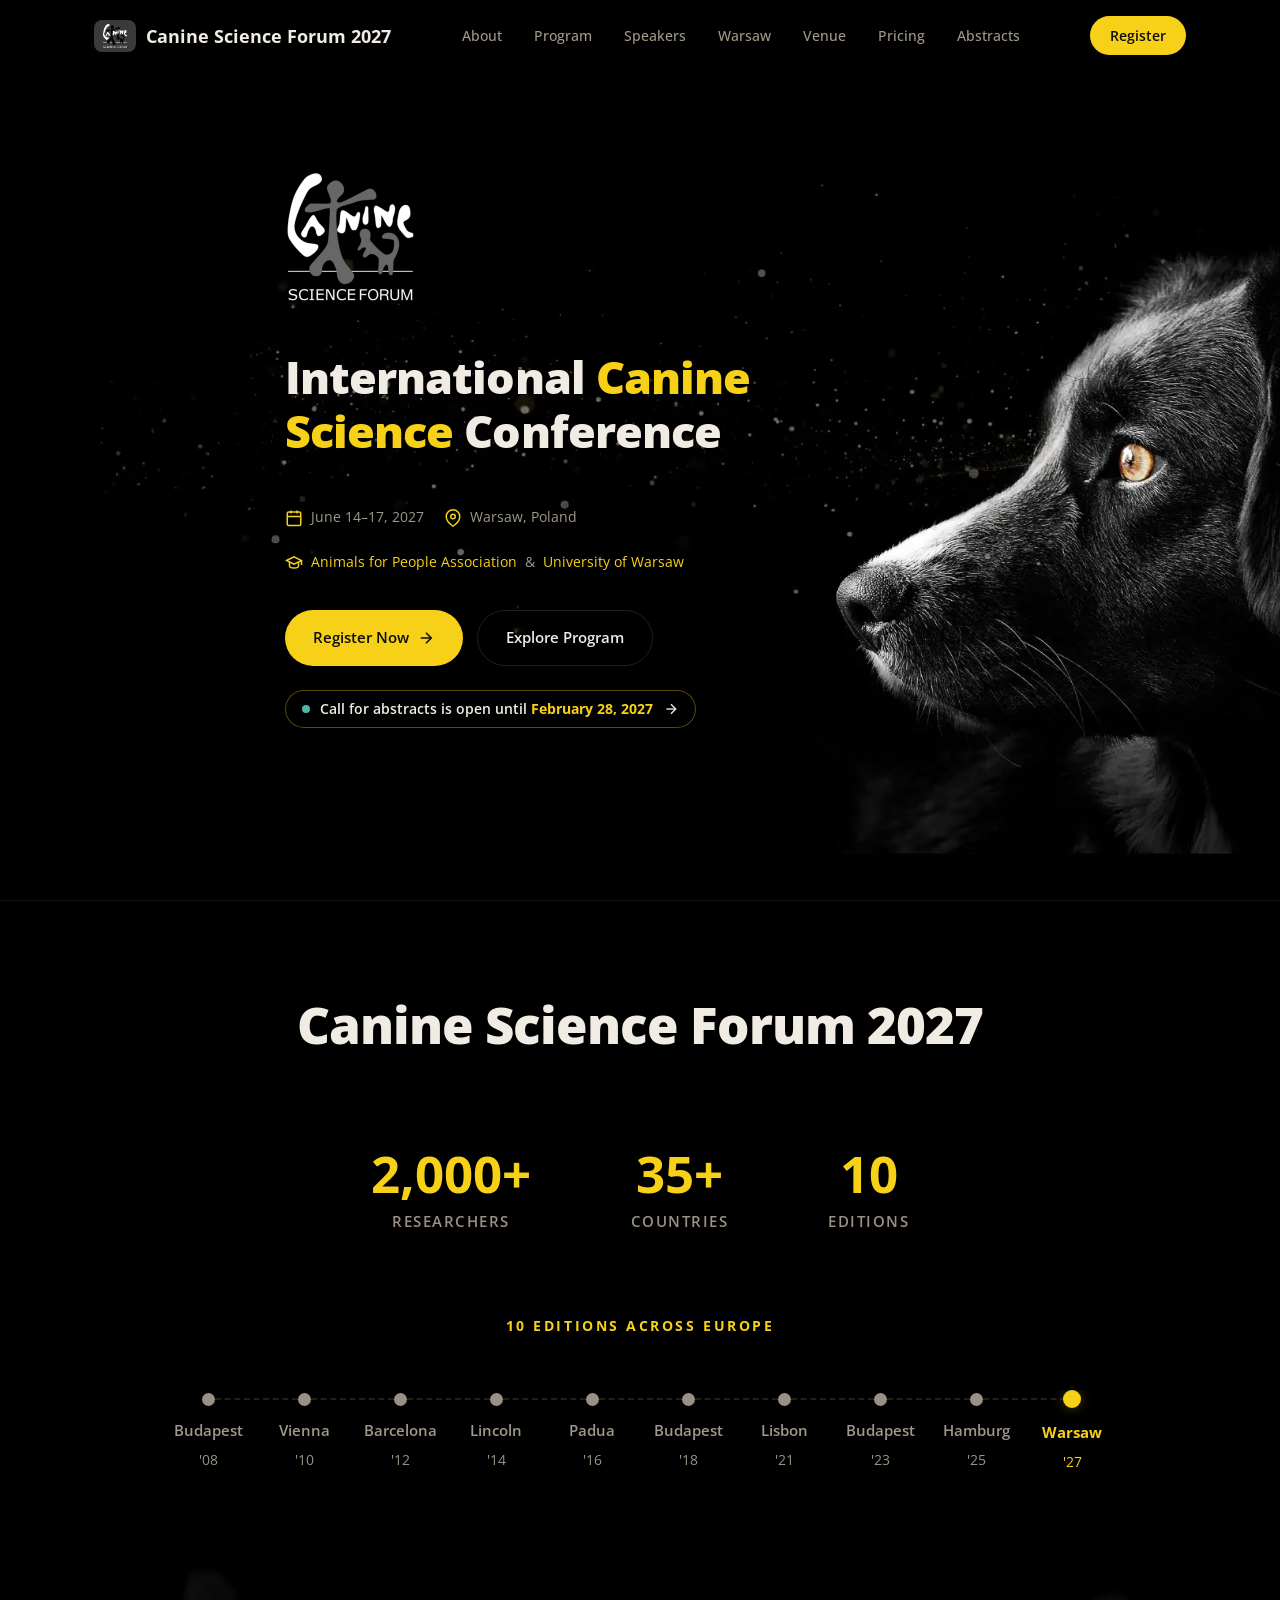
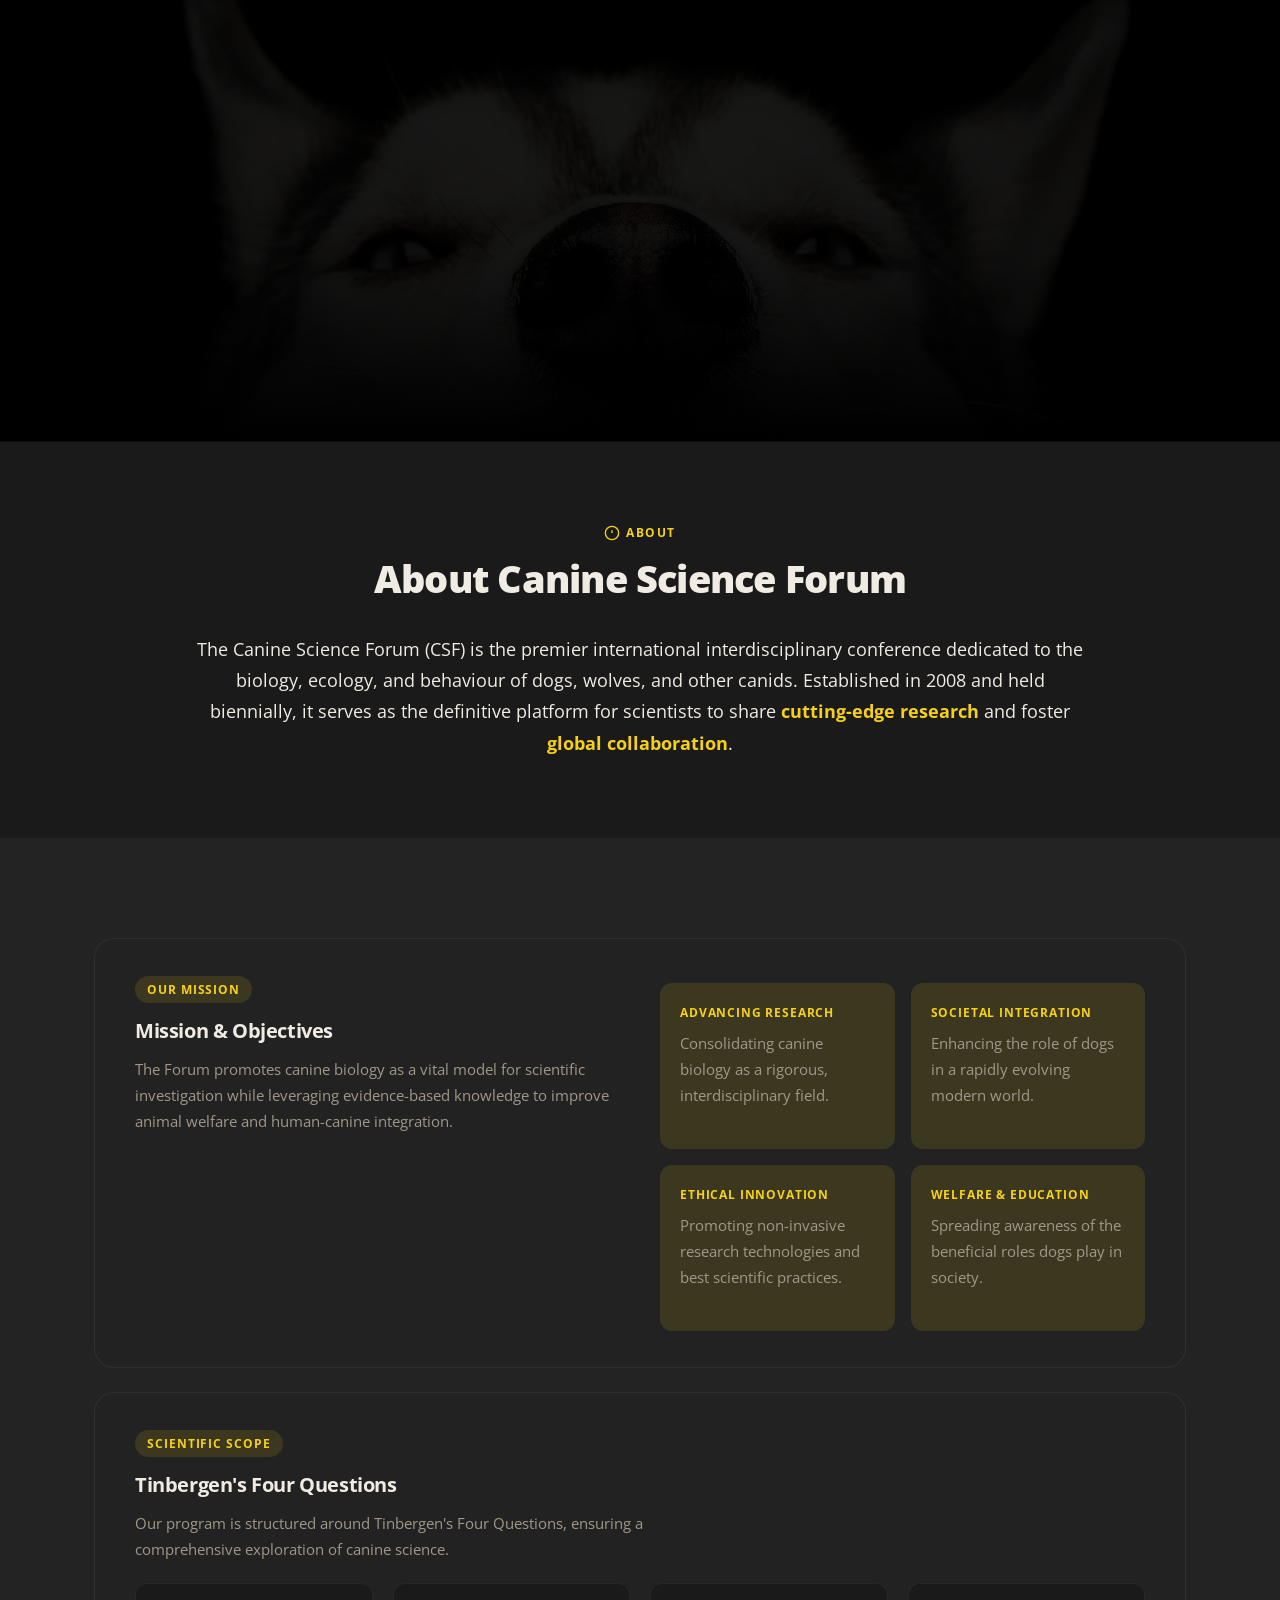
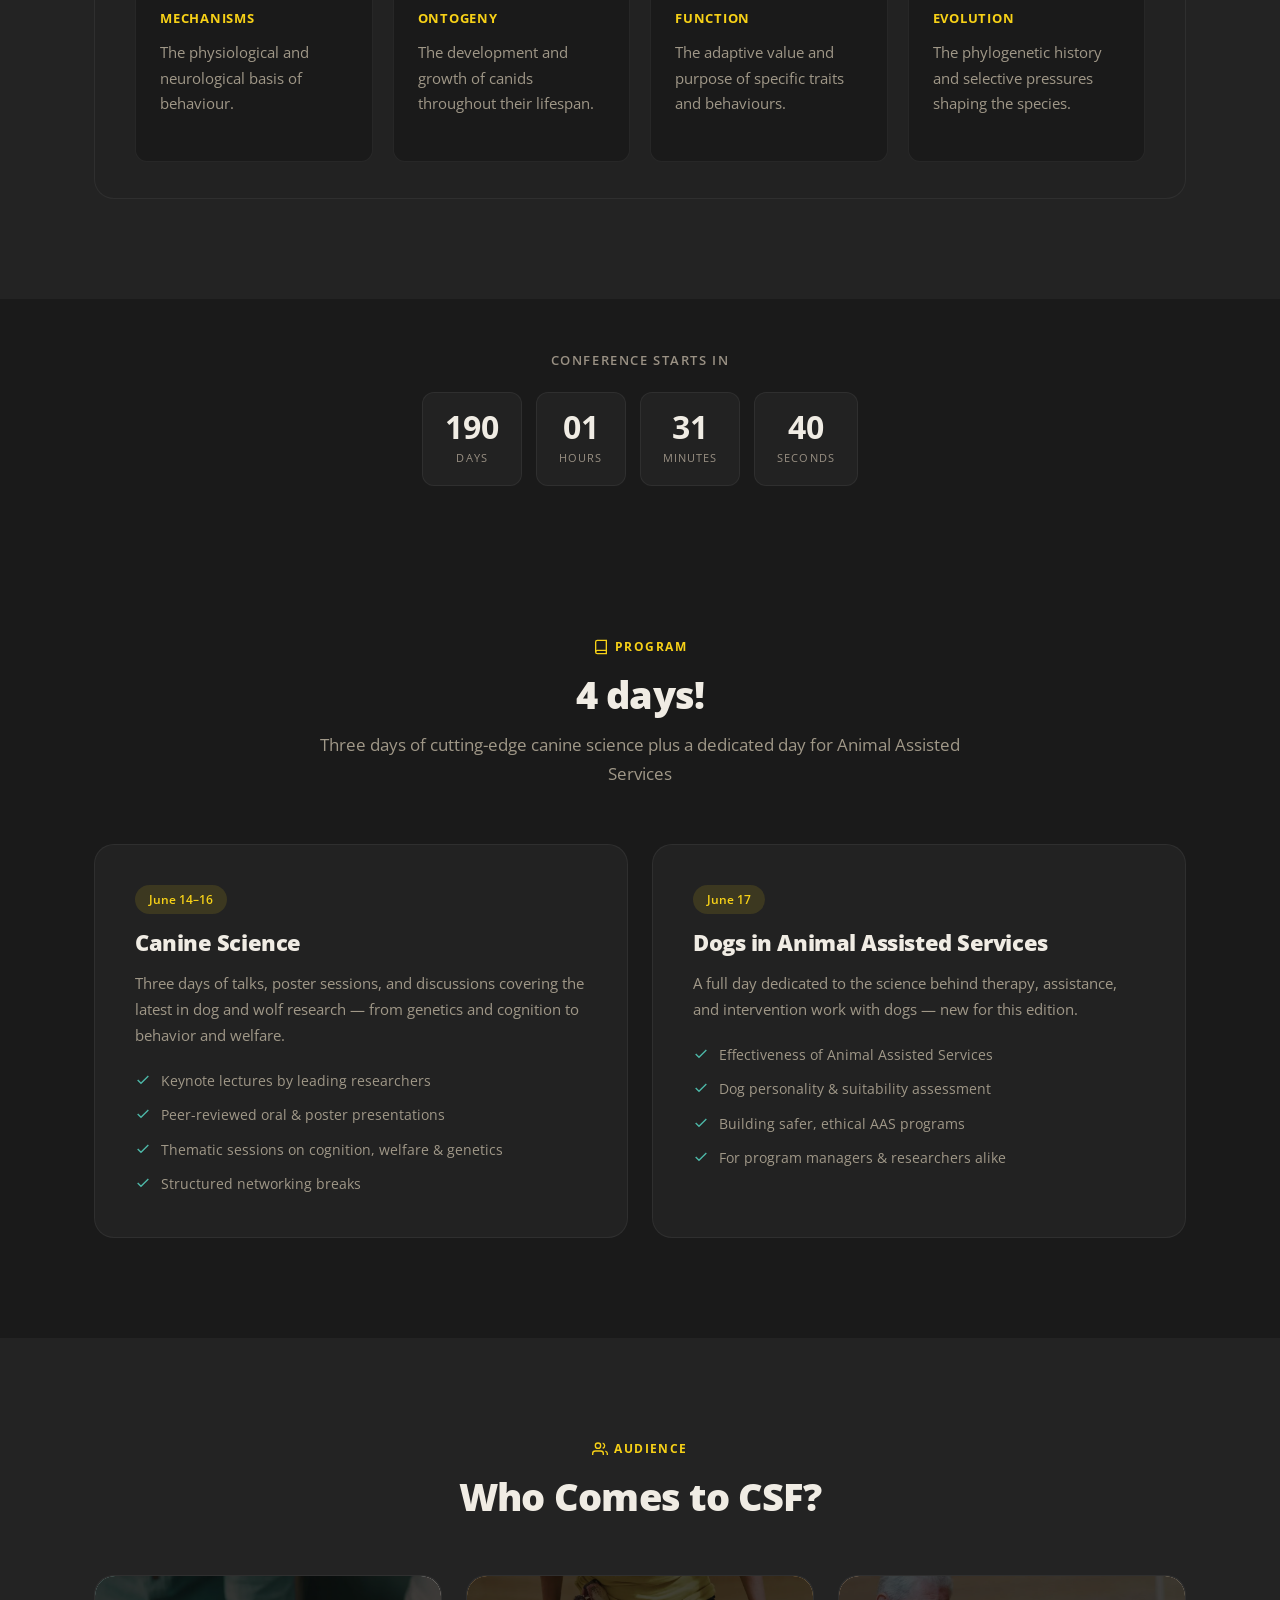
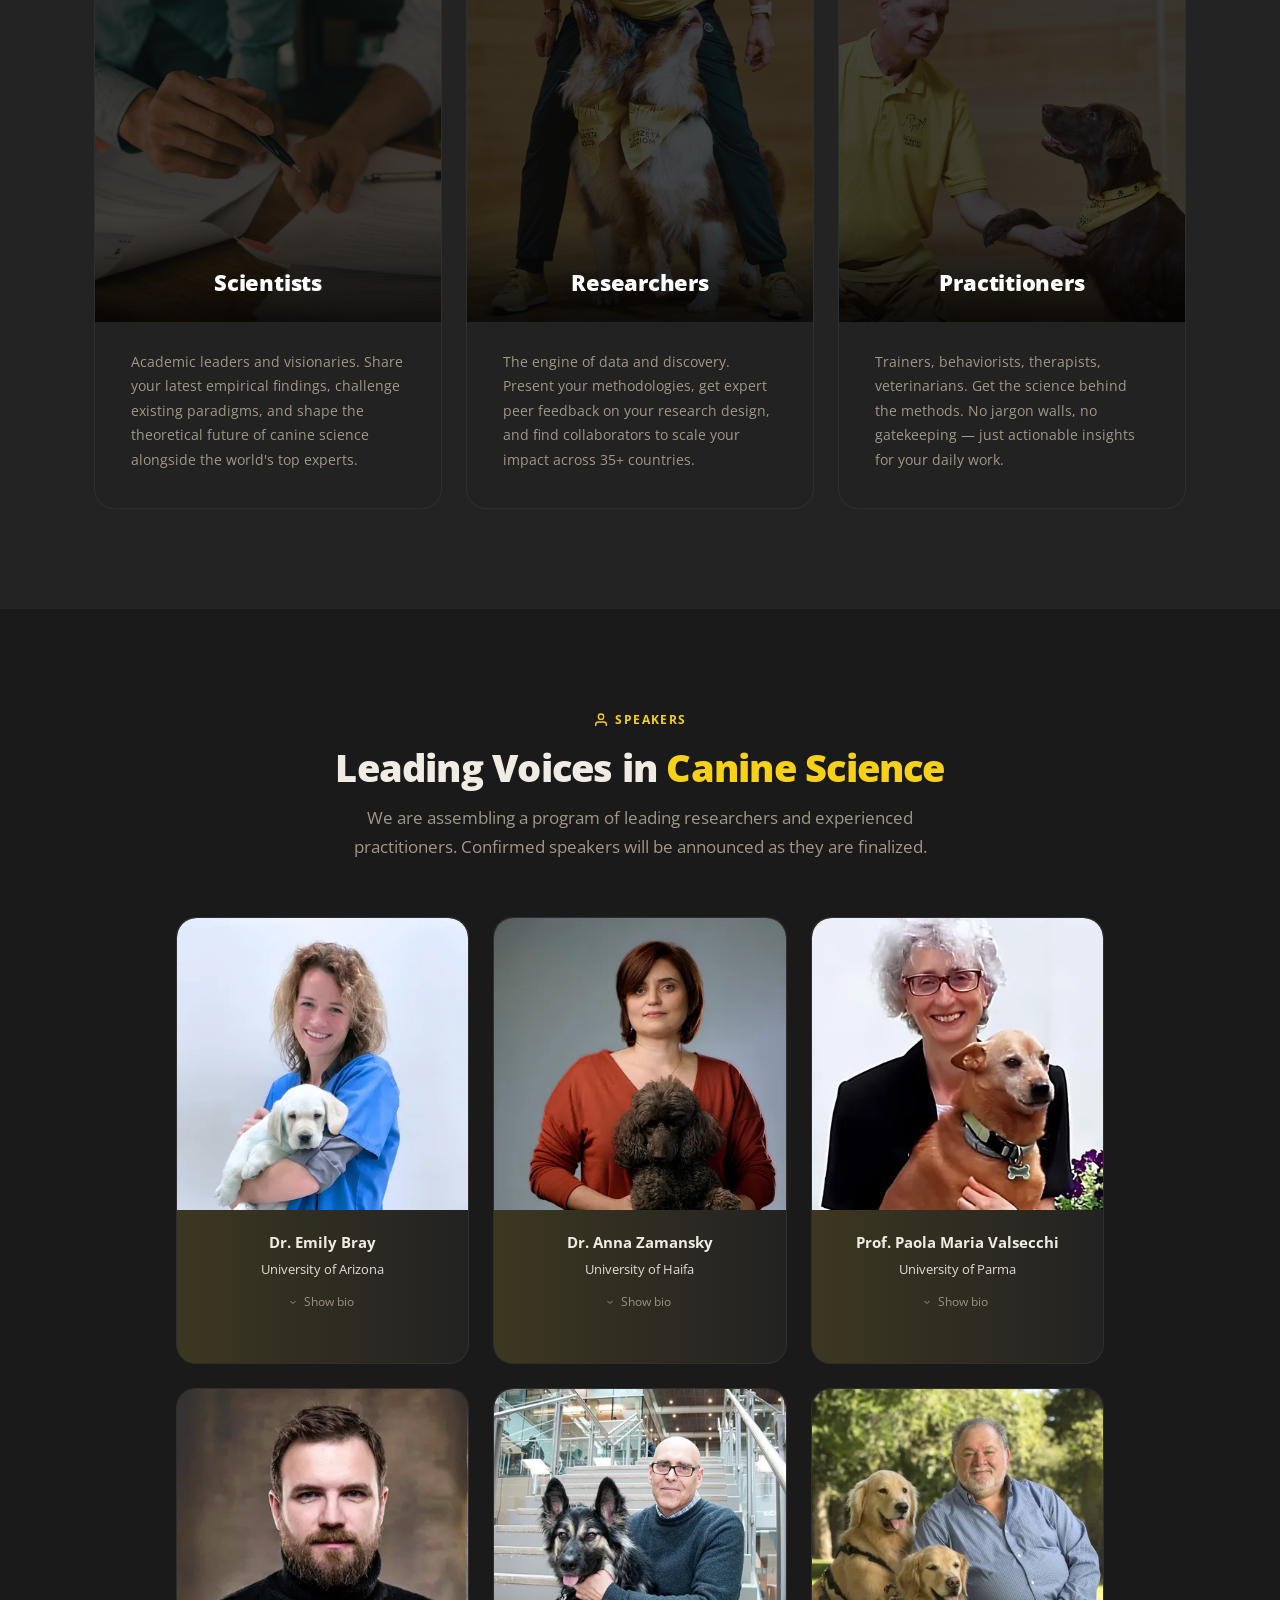
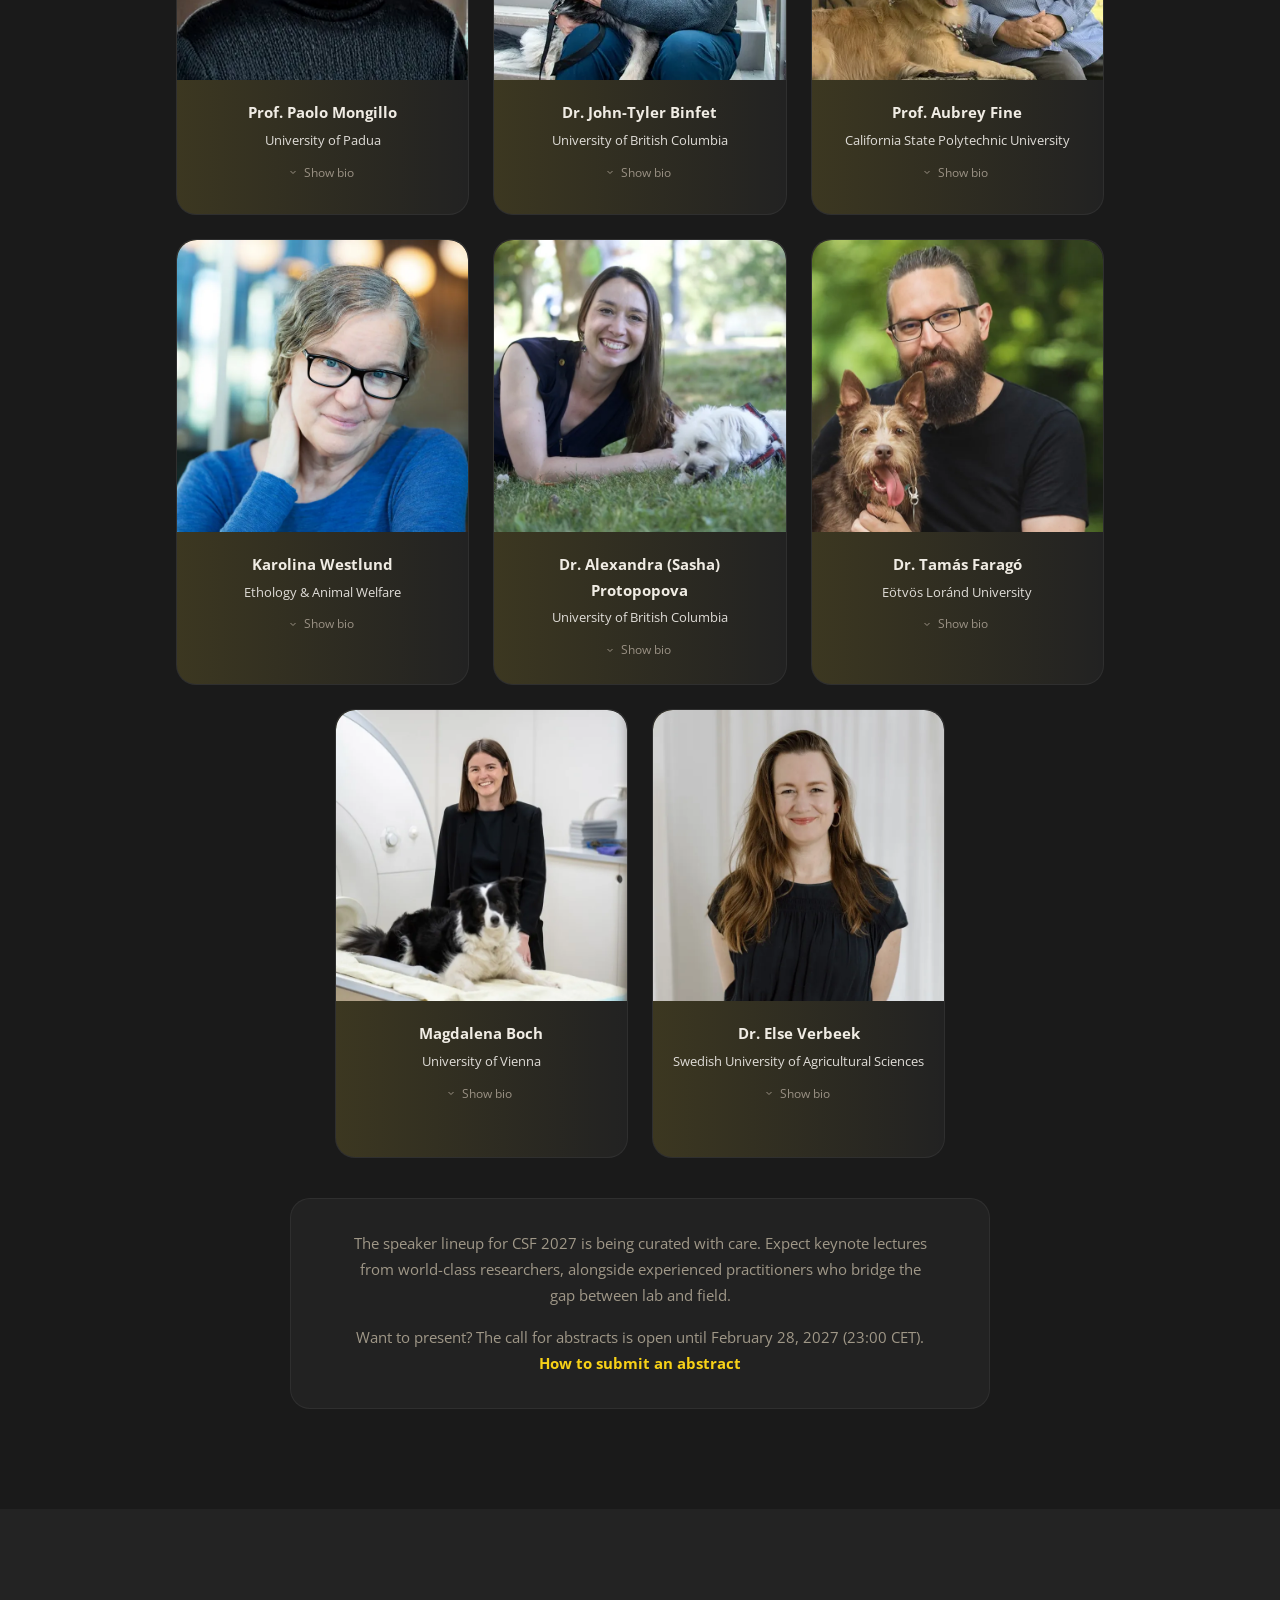
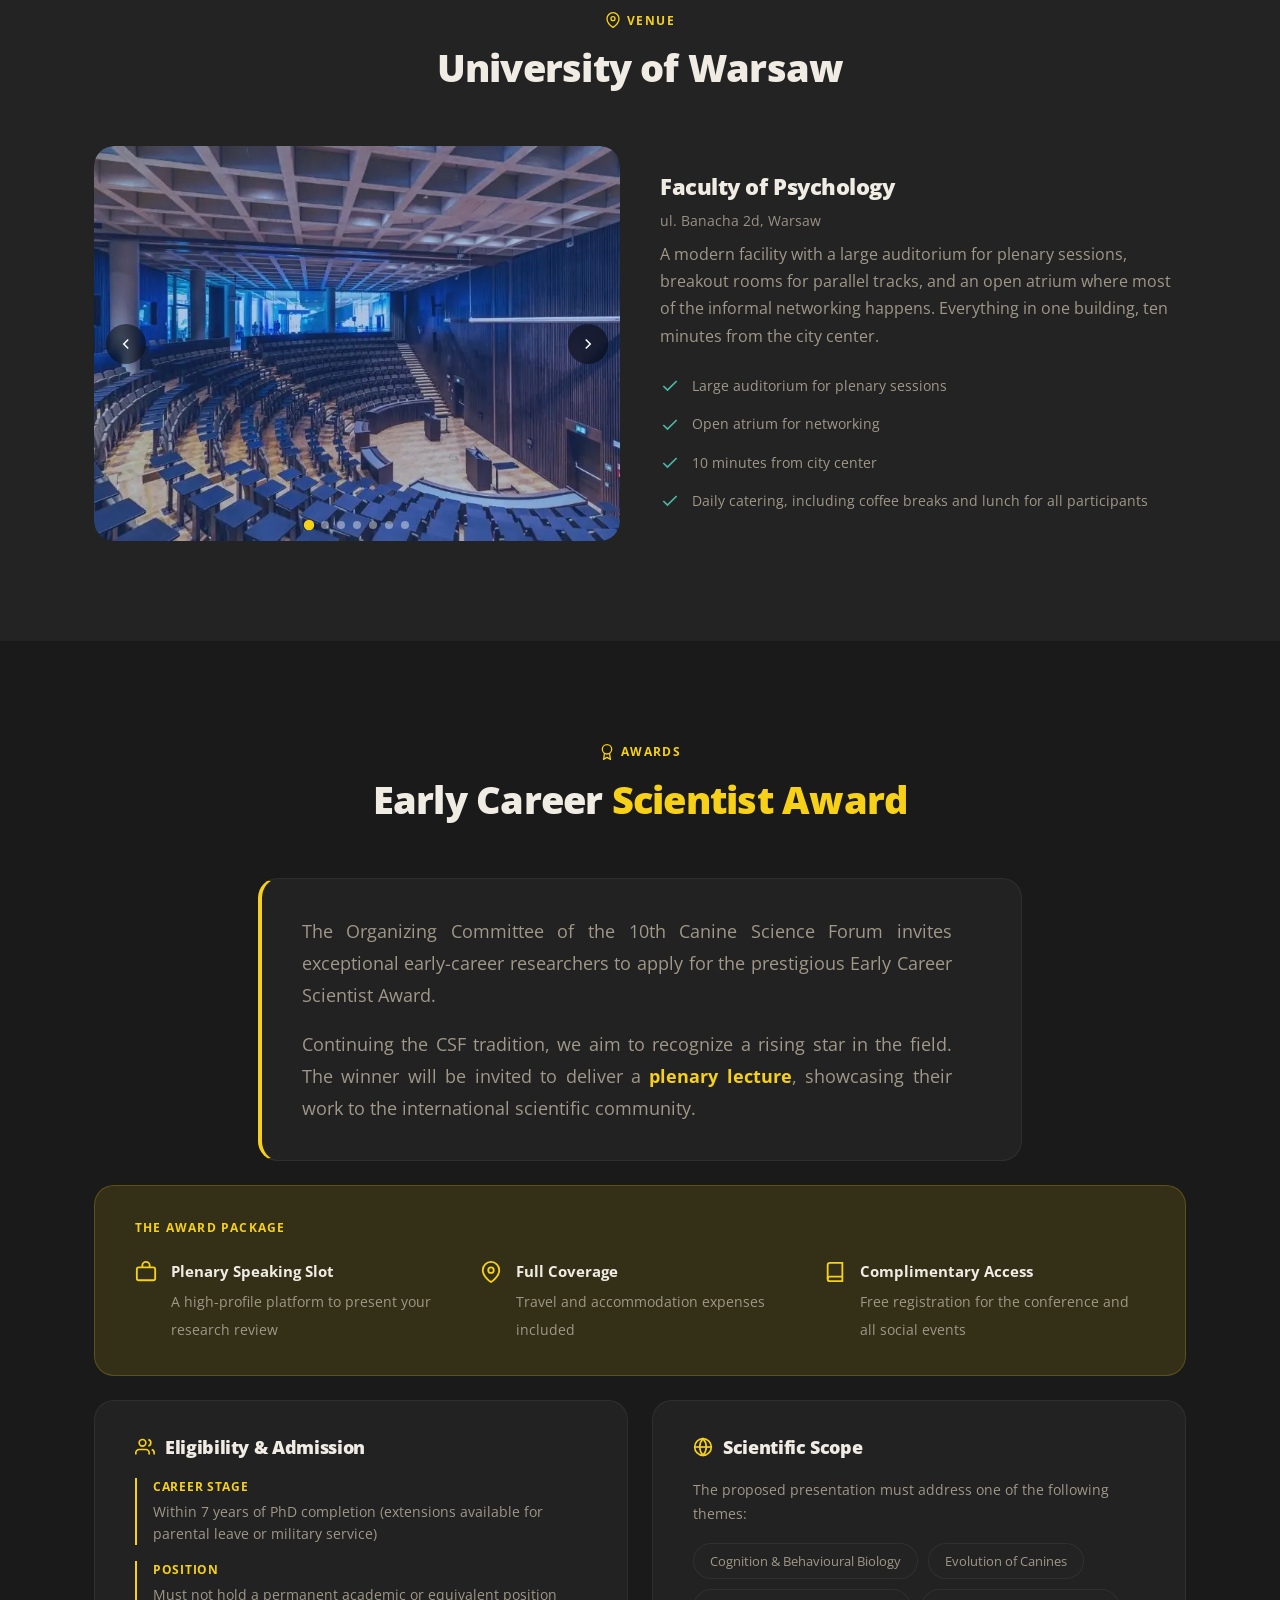
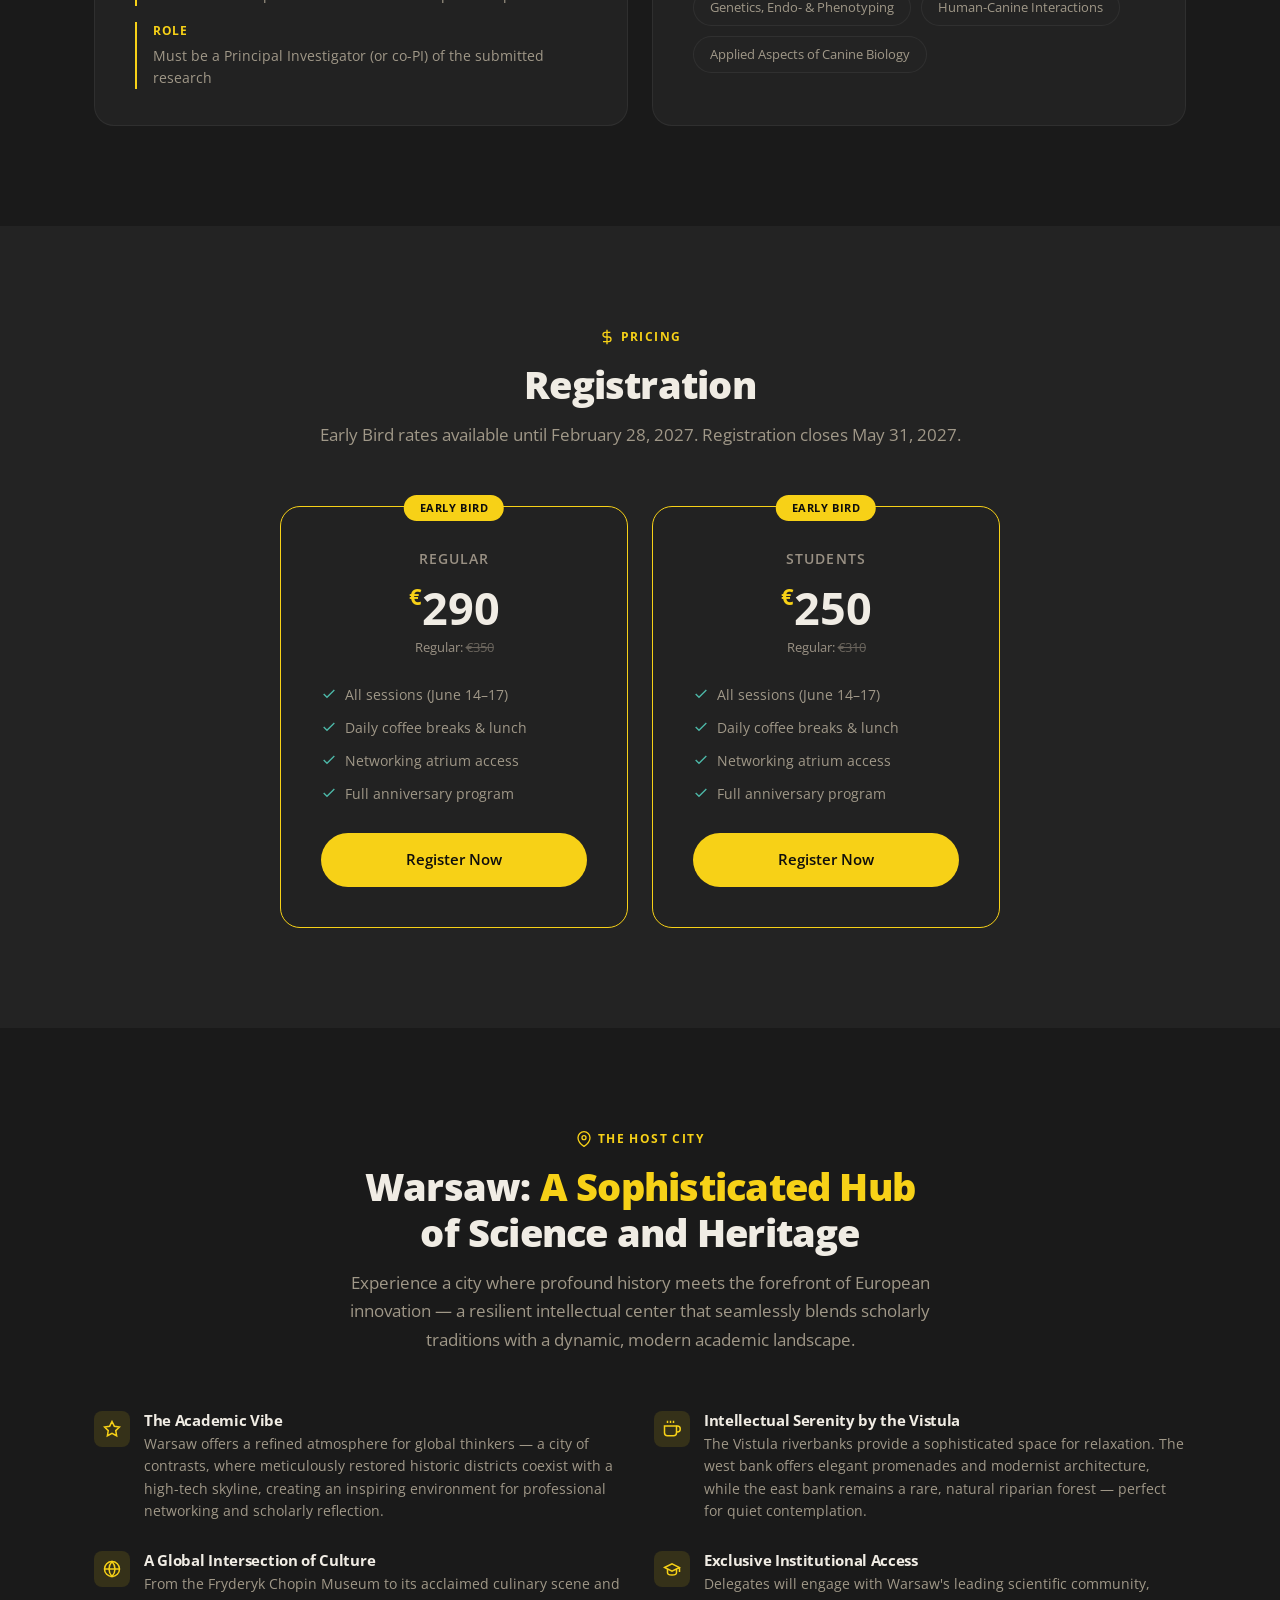
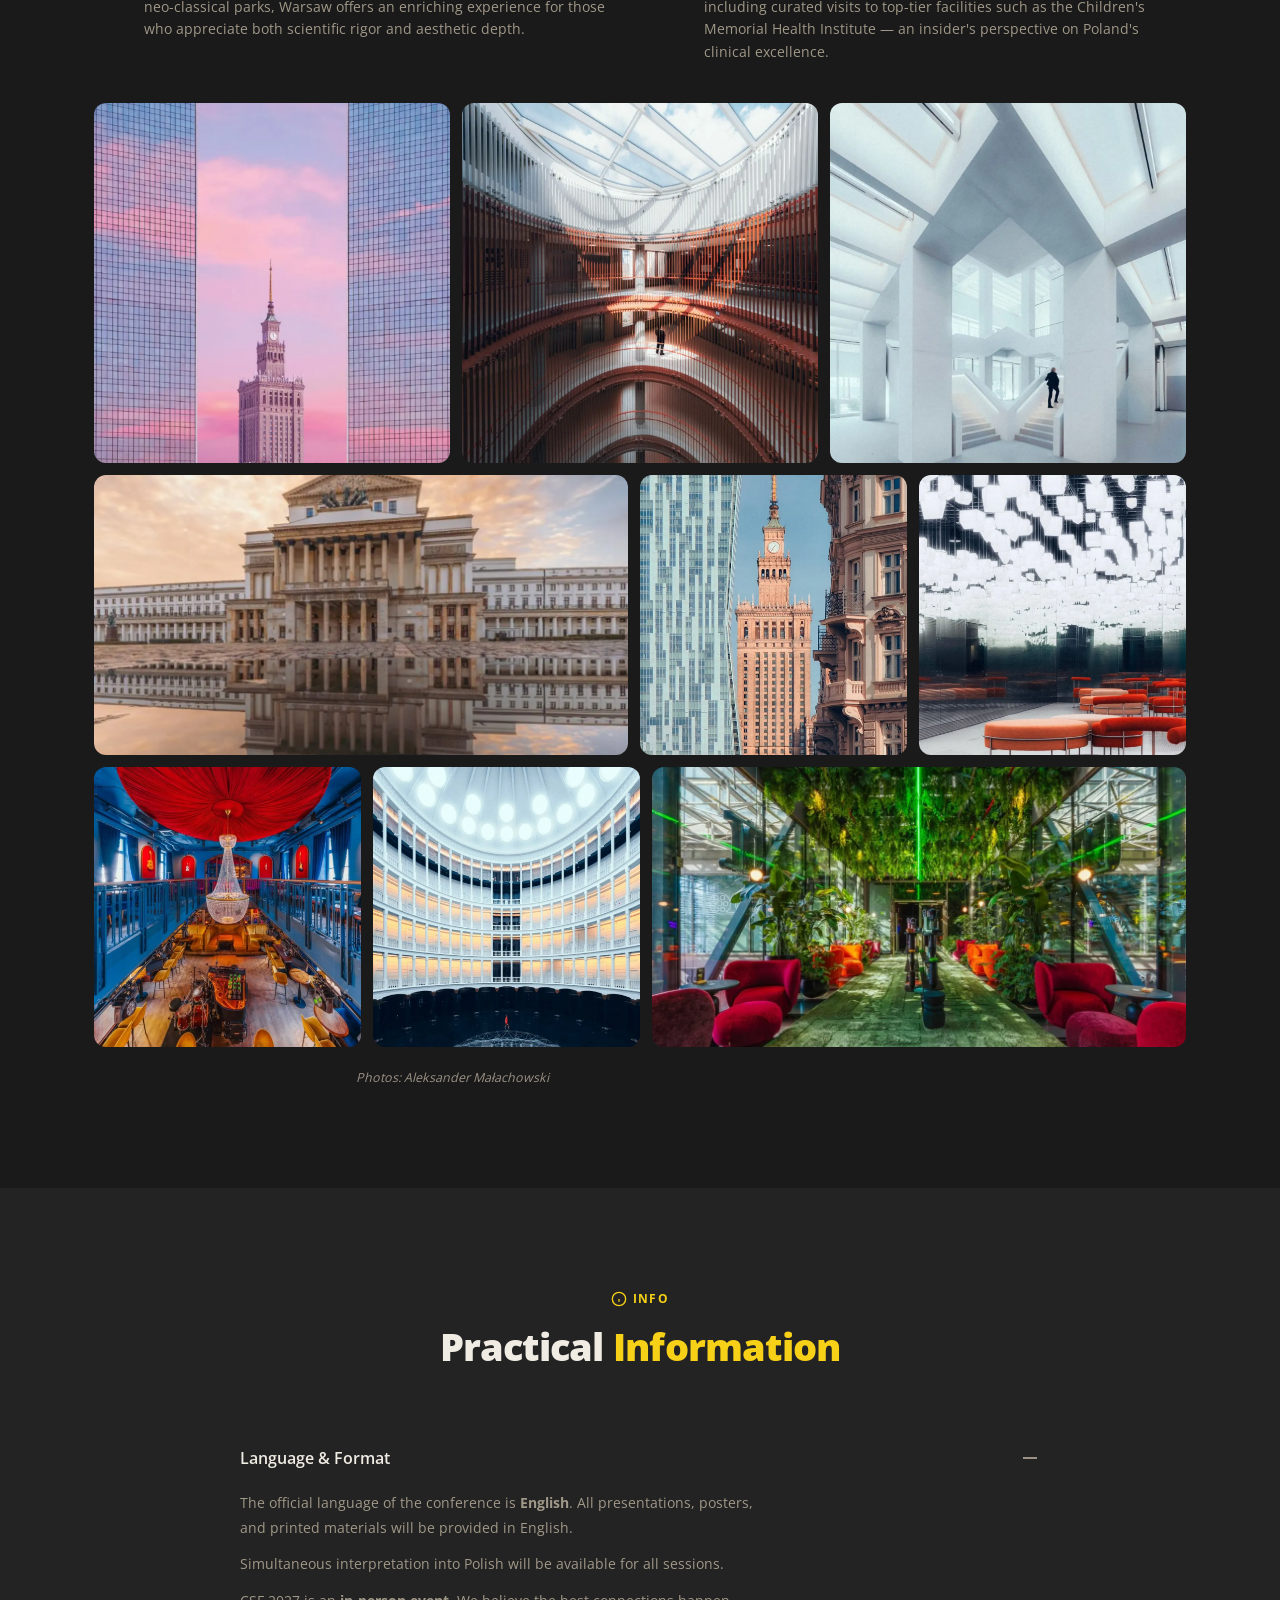
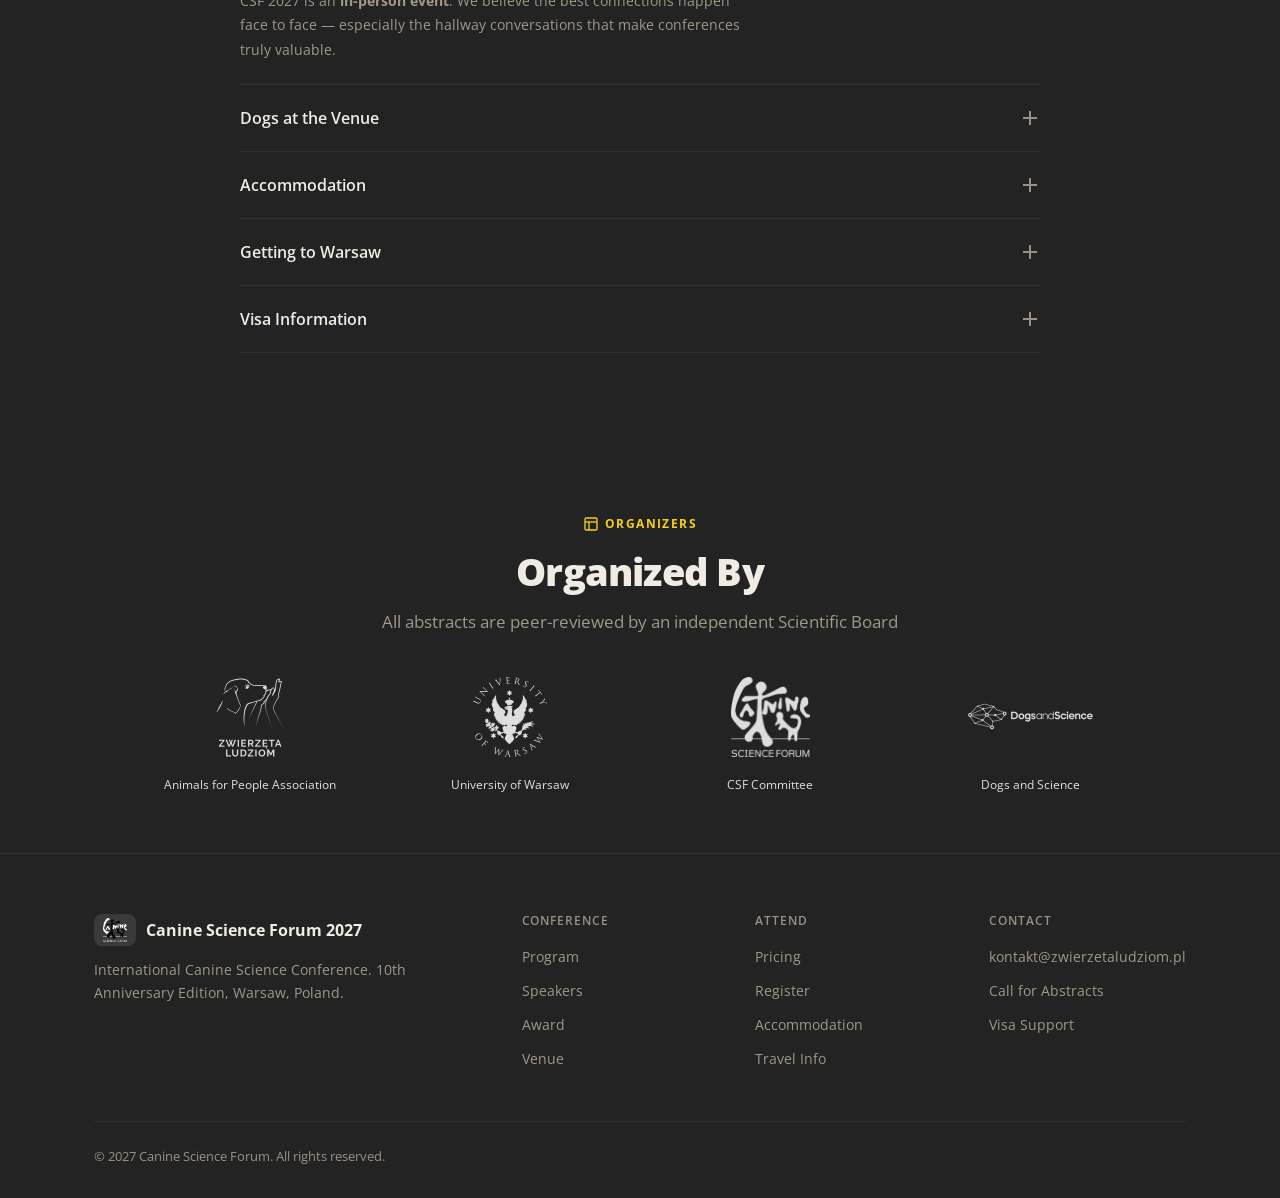
==== commit ca59db1b: "Publish the preview of csf2027-site 9e8d5ef Co-Authored-By: Claude Opus 5.5 <noreply@anthropic.com>" ====
--- a/index.html
+++ b/index.html
@@ -21,8 +21,8 @@
 <link rel="icon" href="favicon.ico" sizes="32x32">
 <link rel="apple-touch-icon" href="apple-touch-icon.png">
 <link rel="preload" href="assets/fonts/open-sans/open-sans-latin.woff2" as="font" type="font/woff2" crossorigin>
-<link rel="stylesheet" href="assets/css/main.css?v=20261027">
-<script src="assets/js/main.js?v=20261027" defer></script>
+<link rel="stylesheet" href="assets/css/main.css?v=20261027-2">
+<script src="assets/js/main.js?v=20261027-2" defer></script>
 </head>
 <body>
 
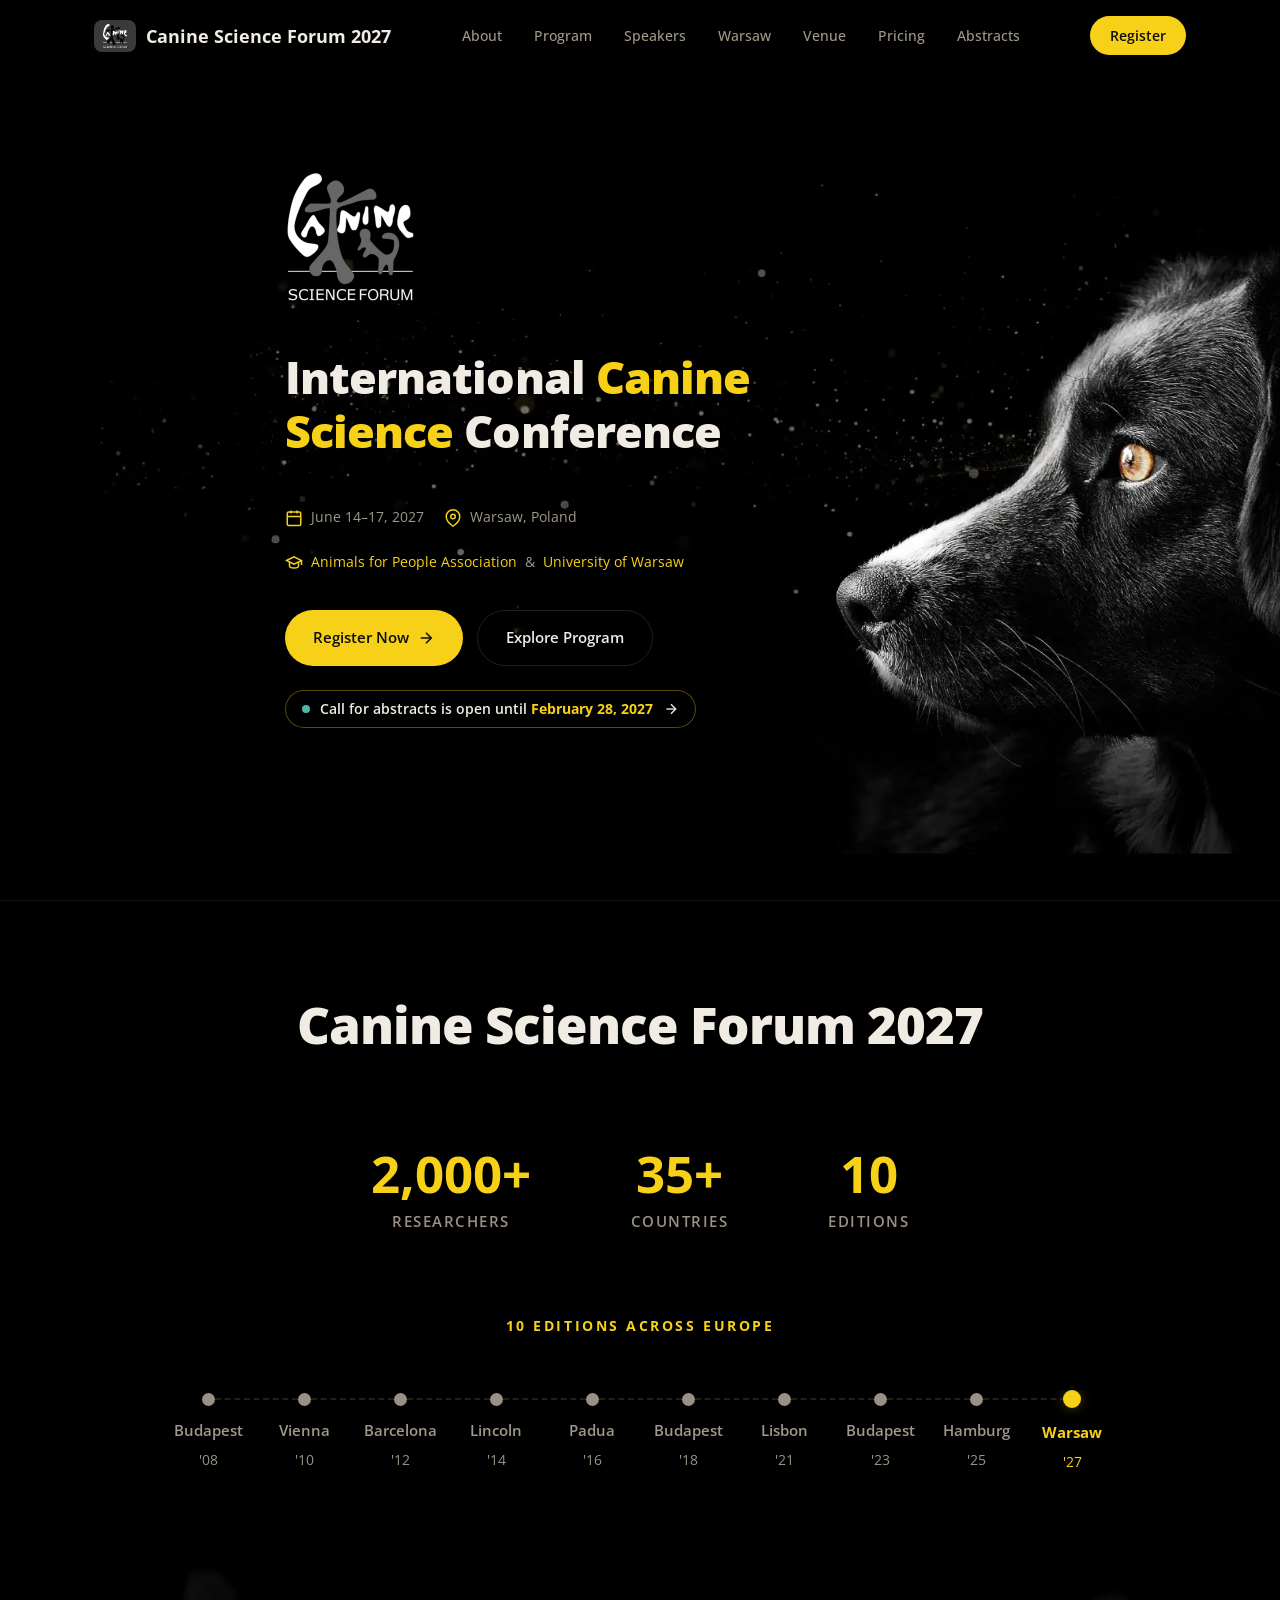
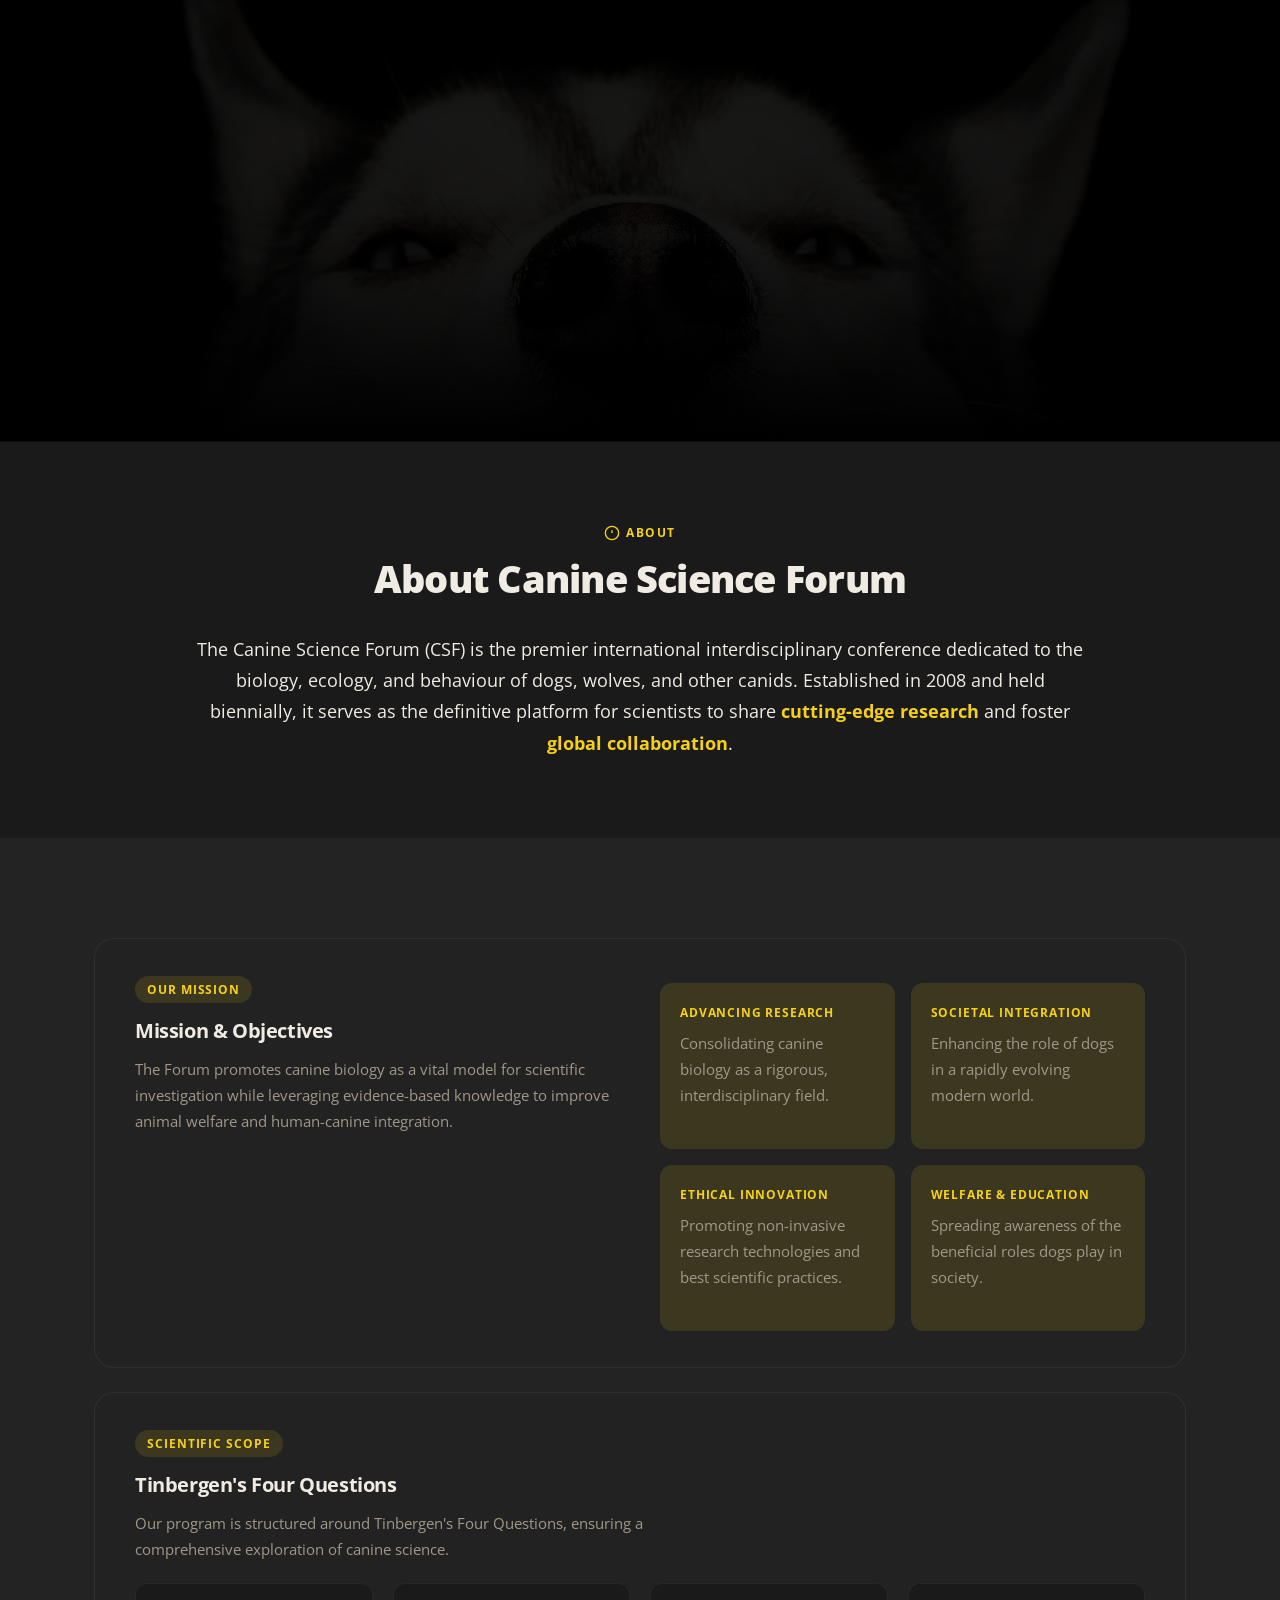
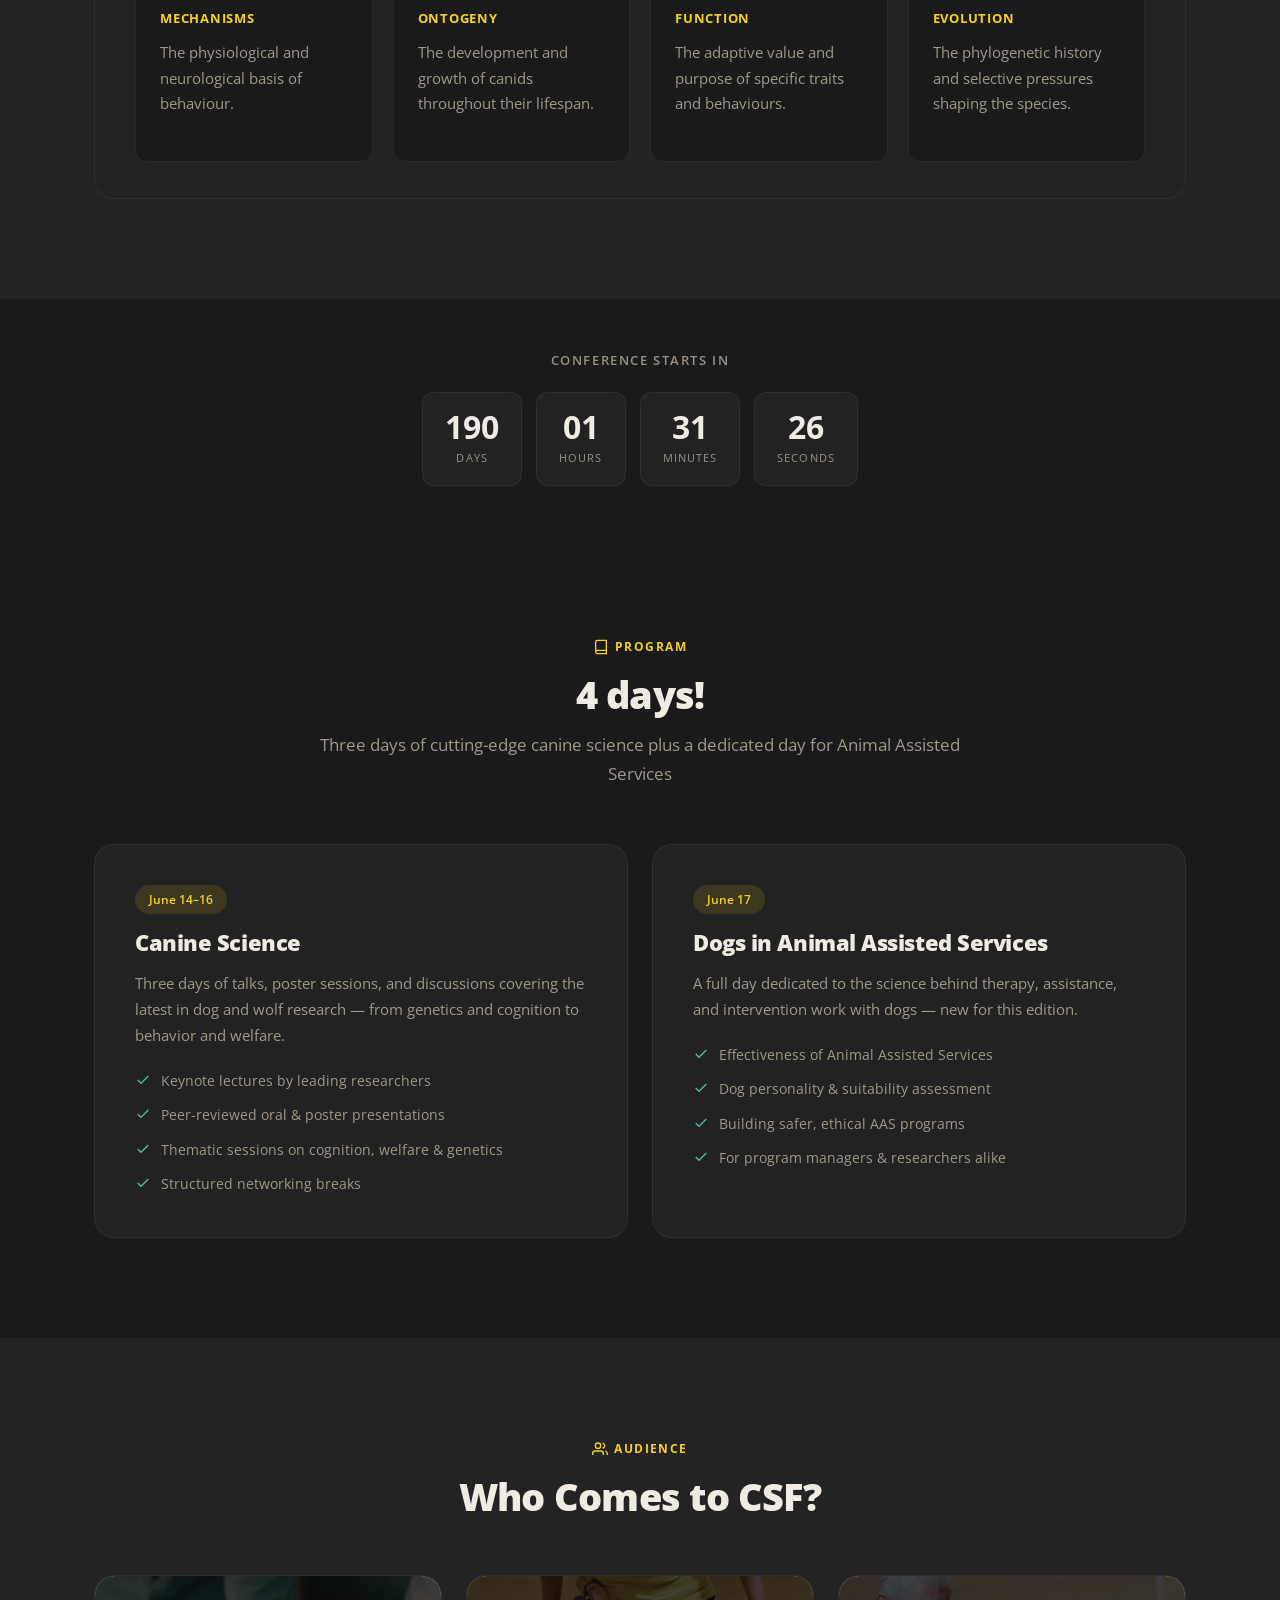
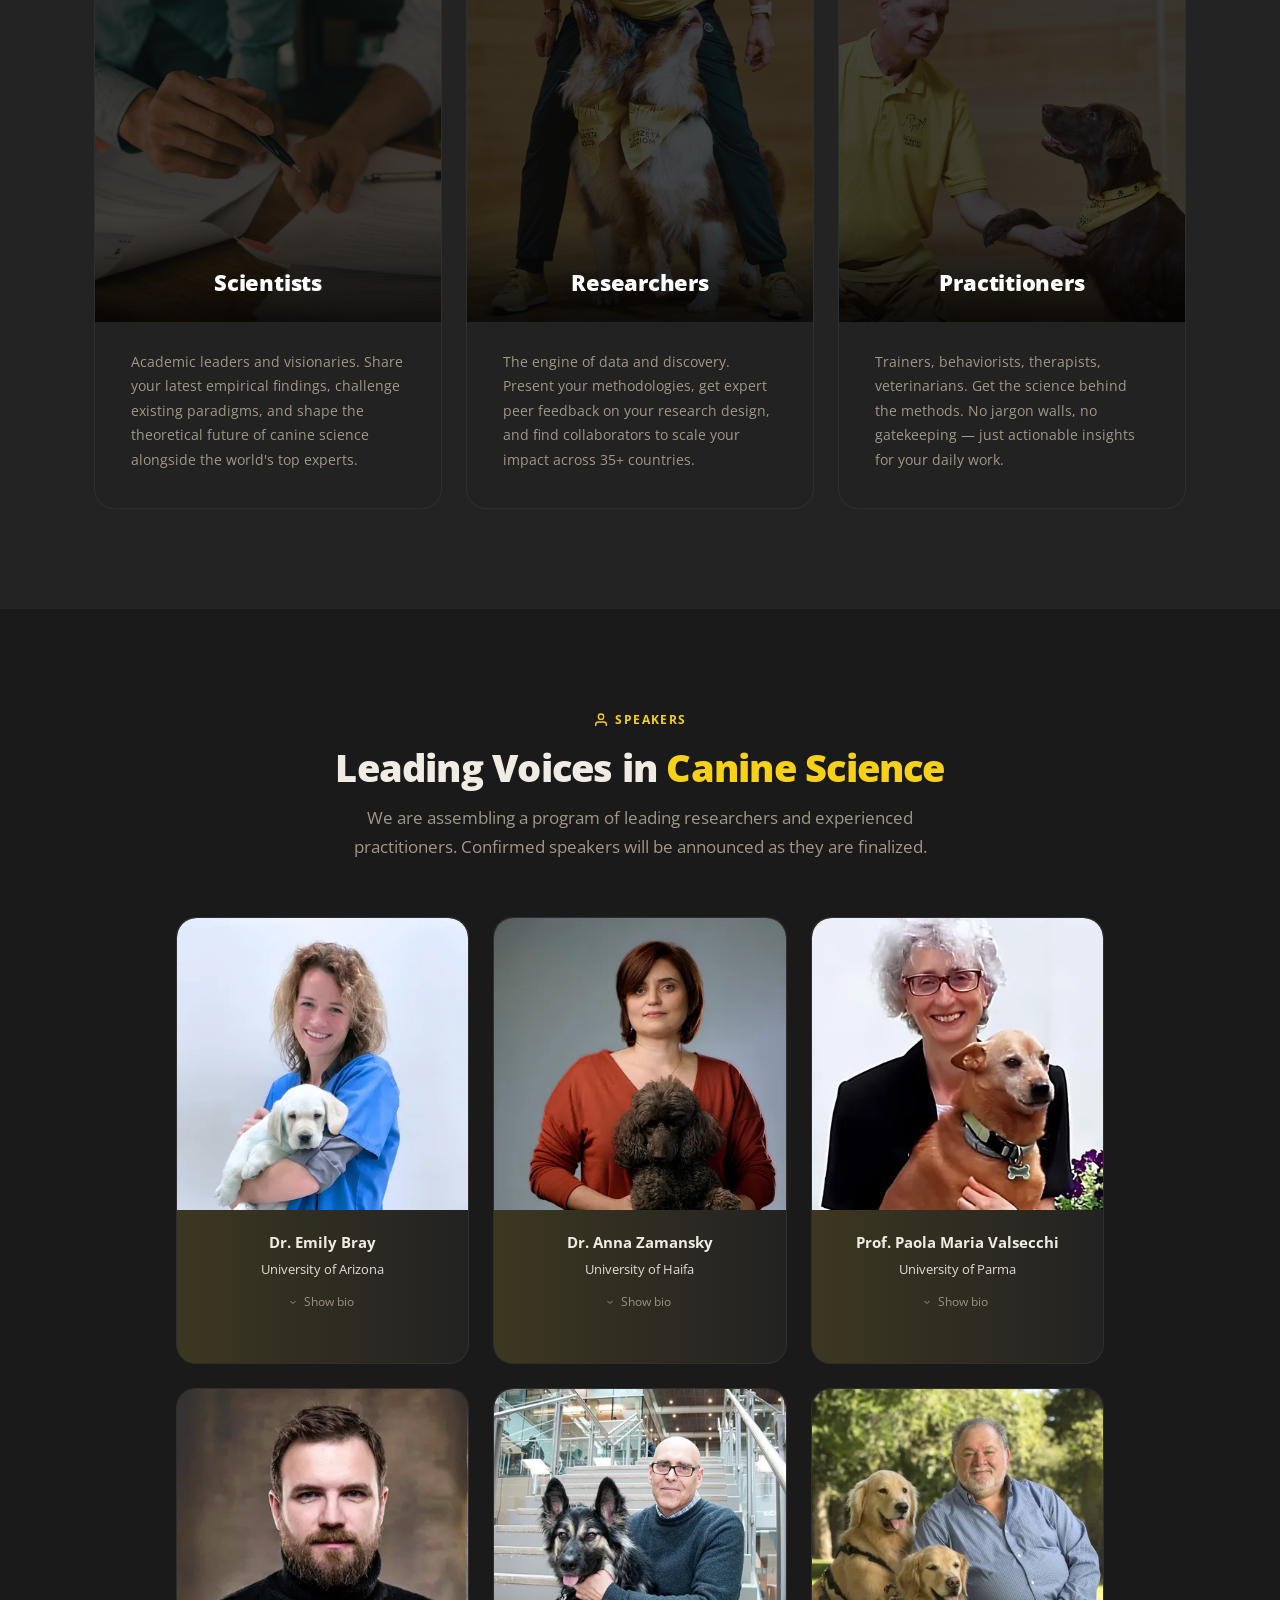
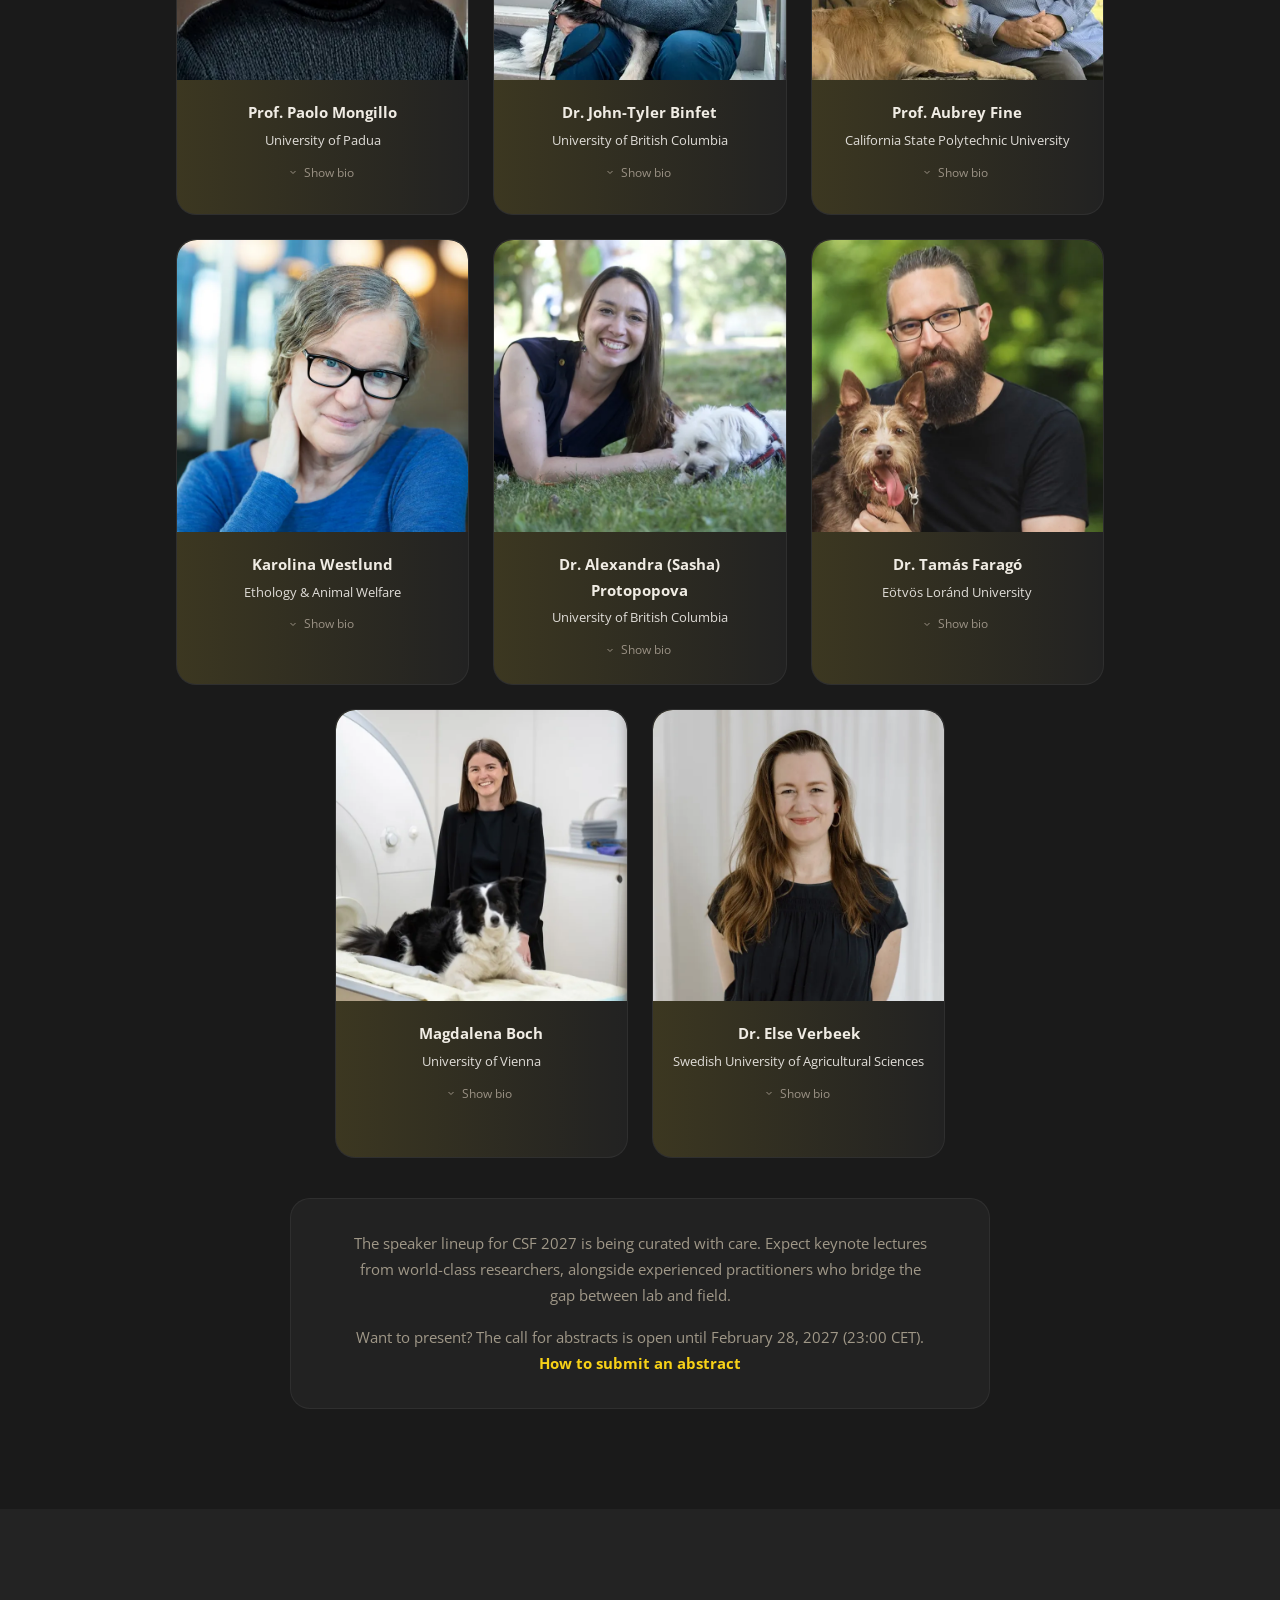
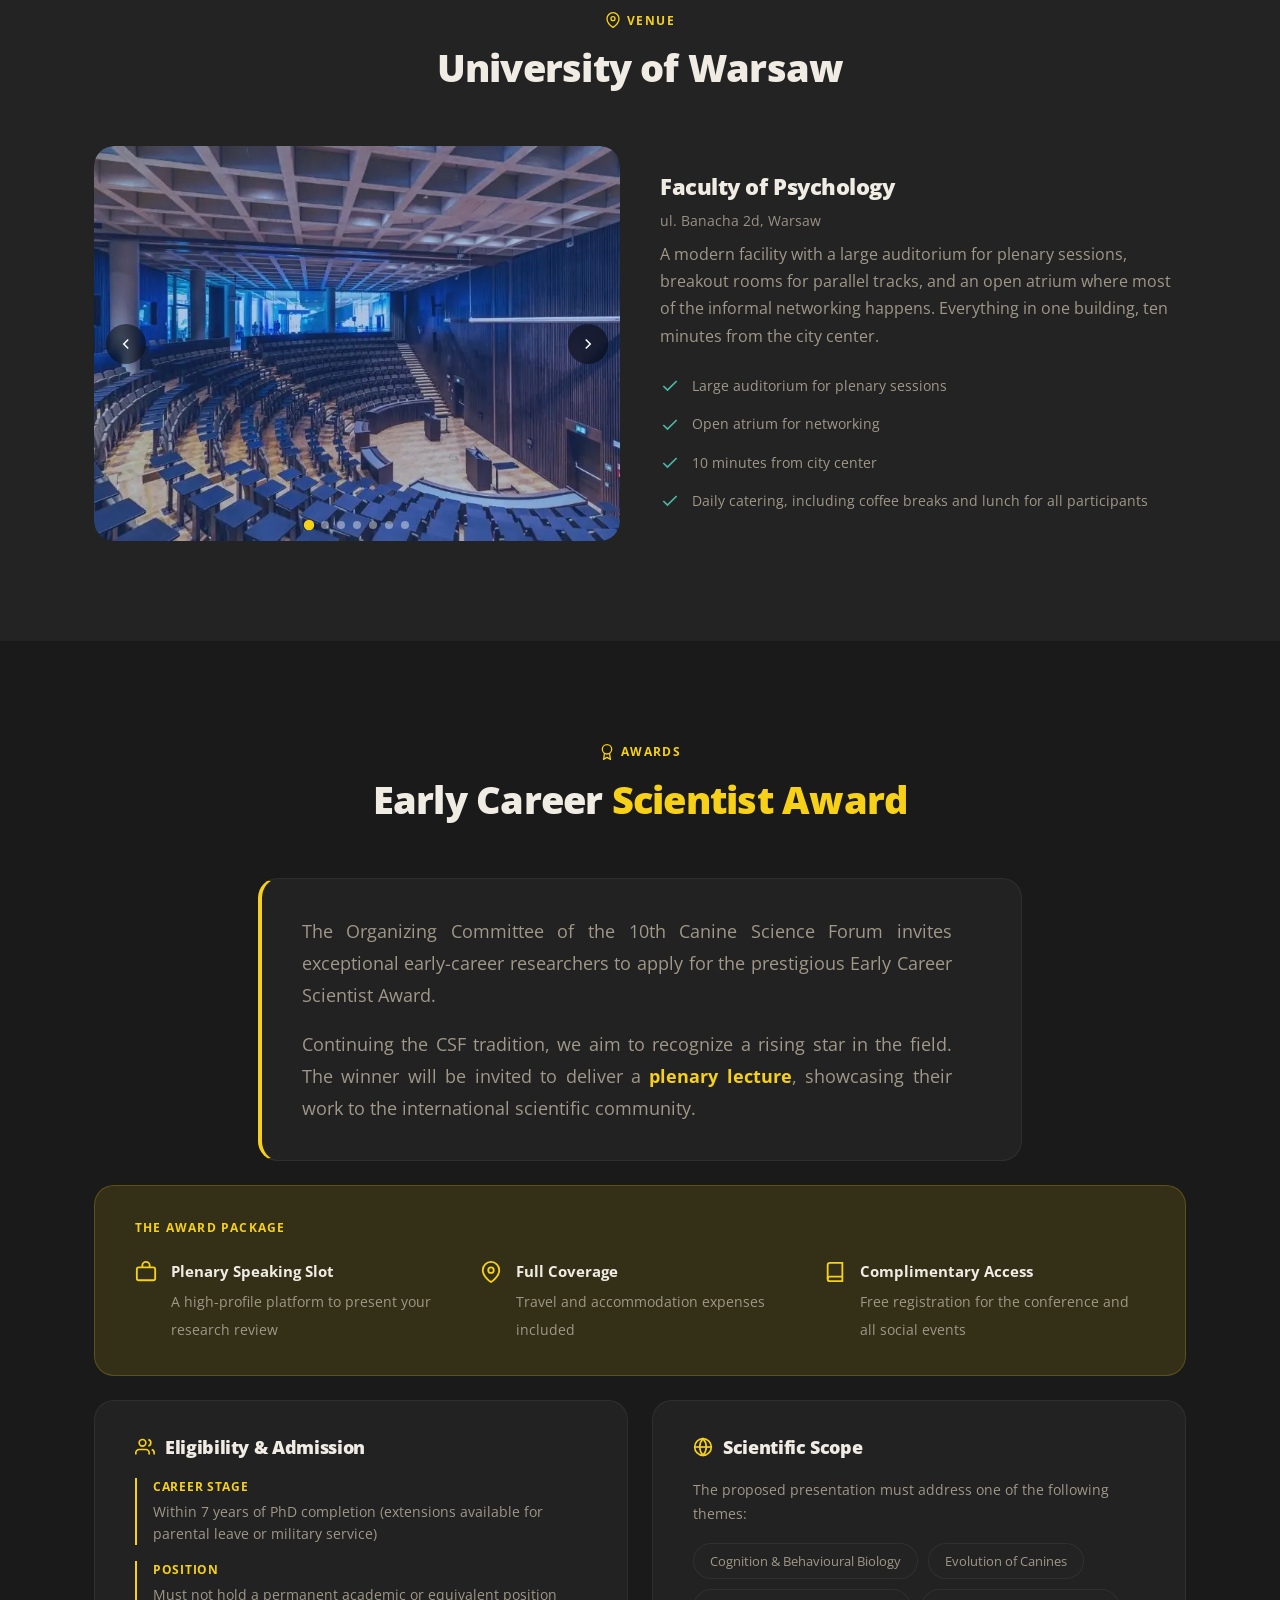
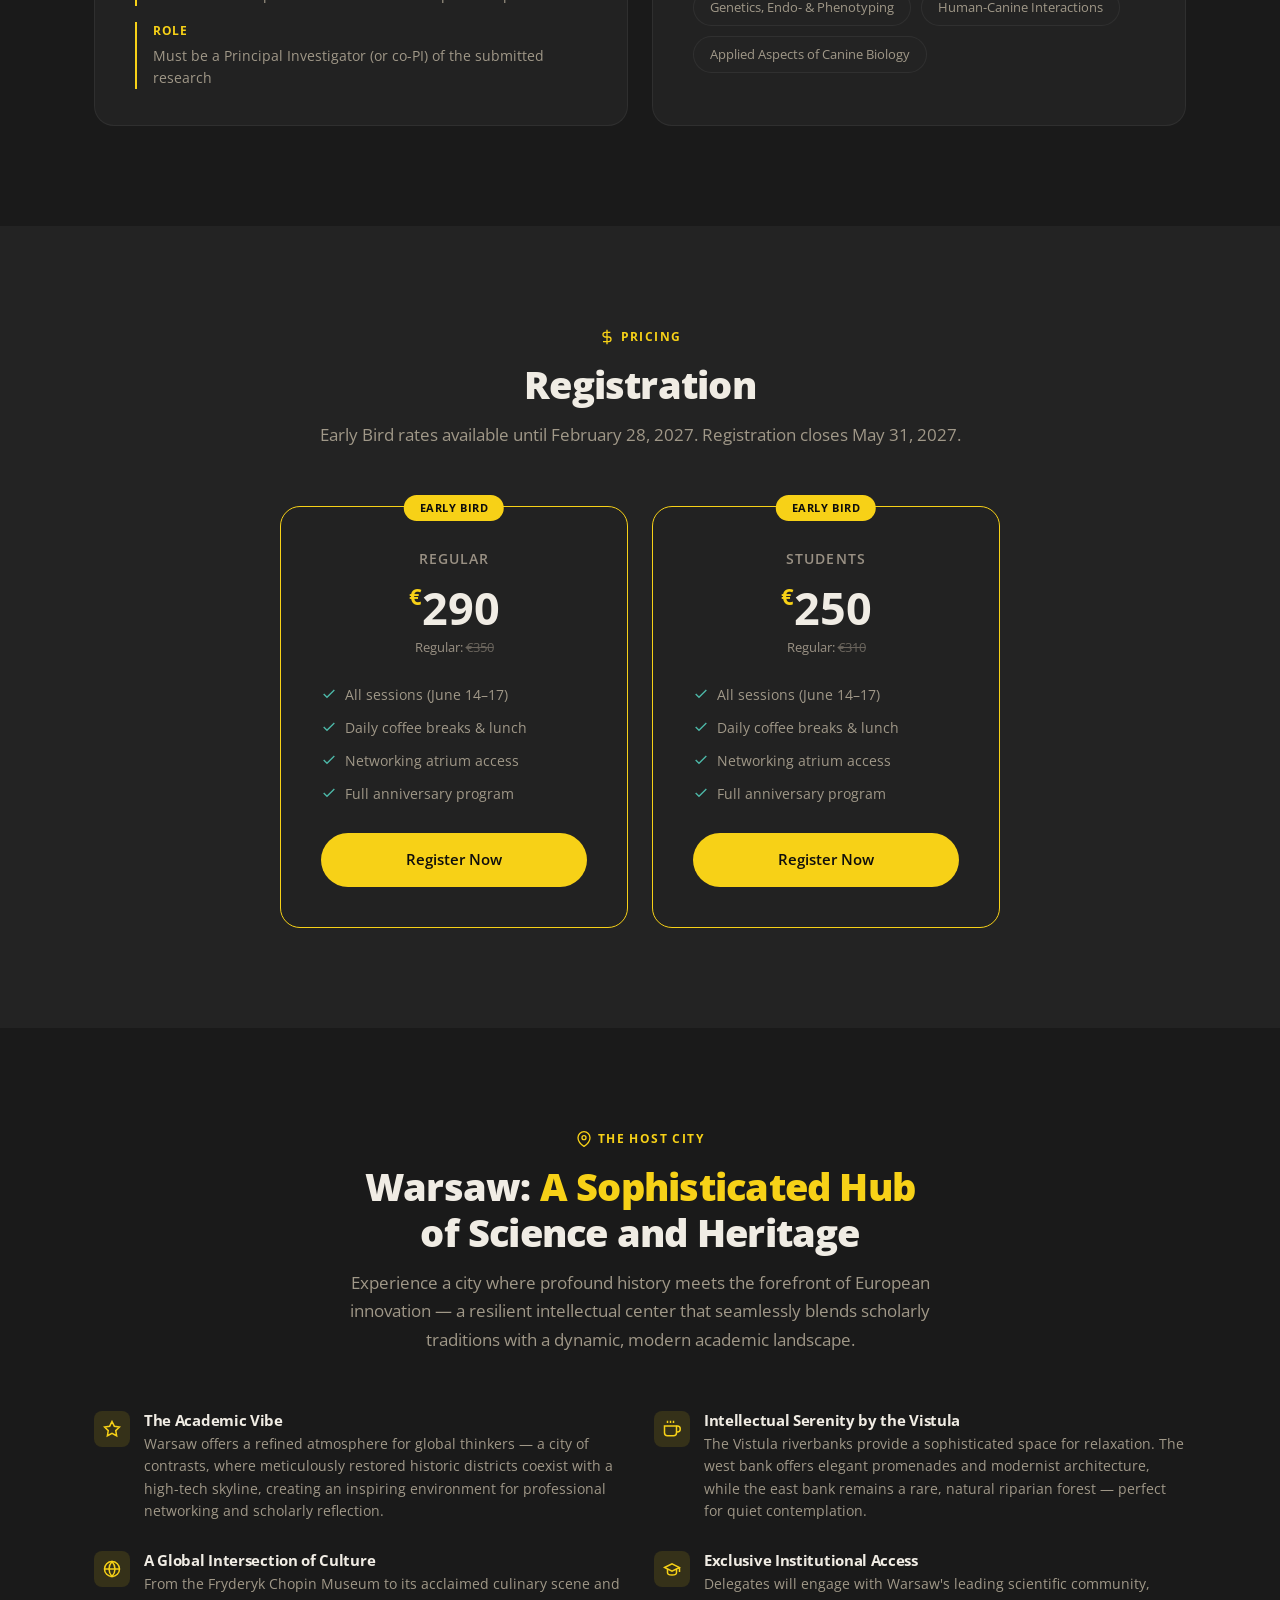
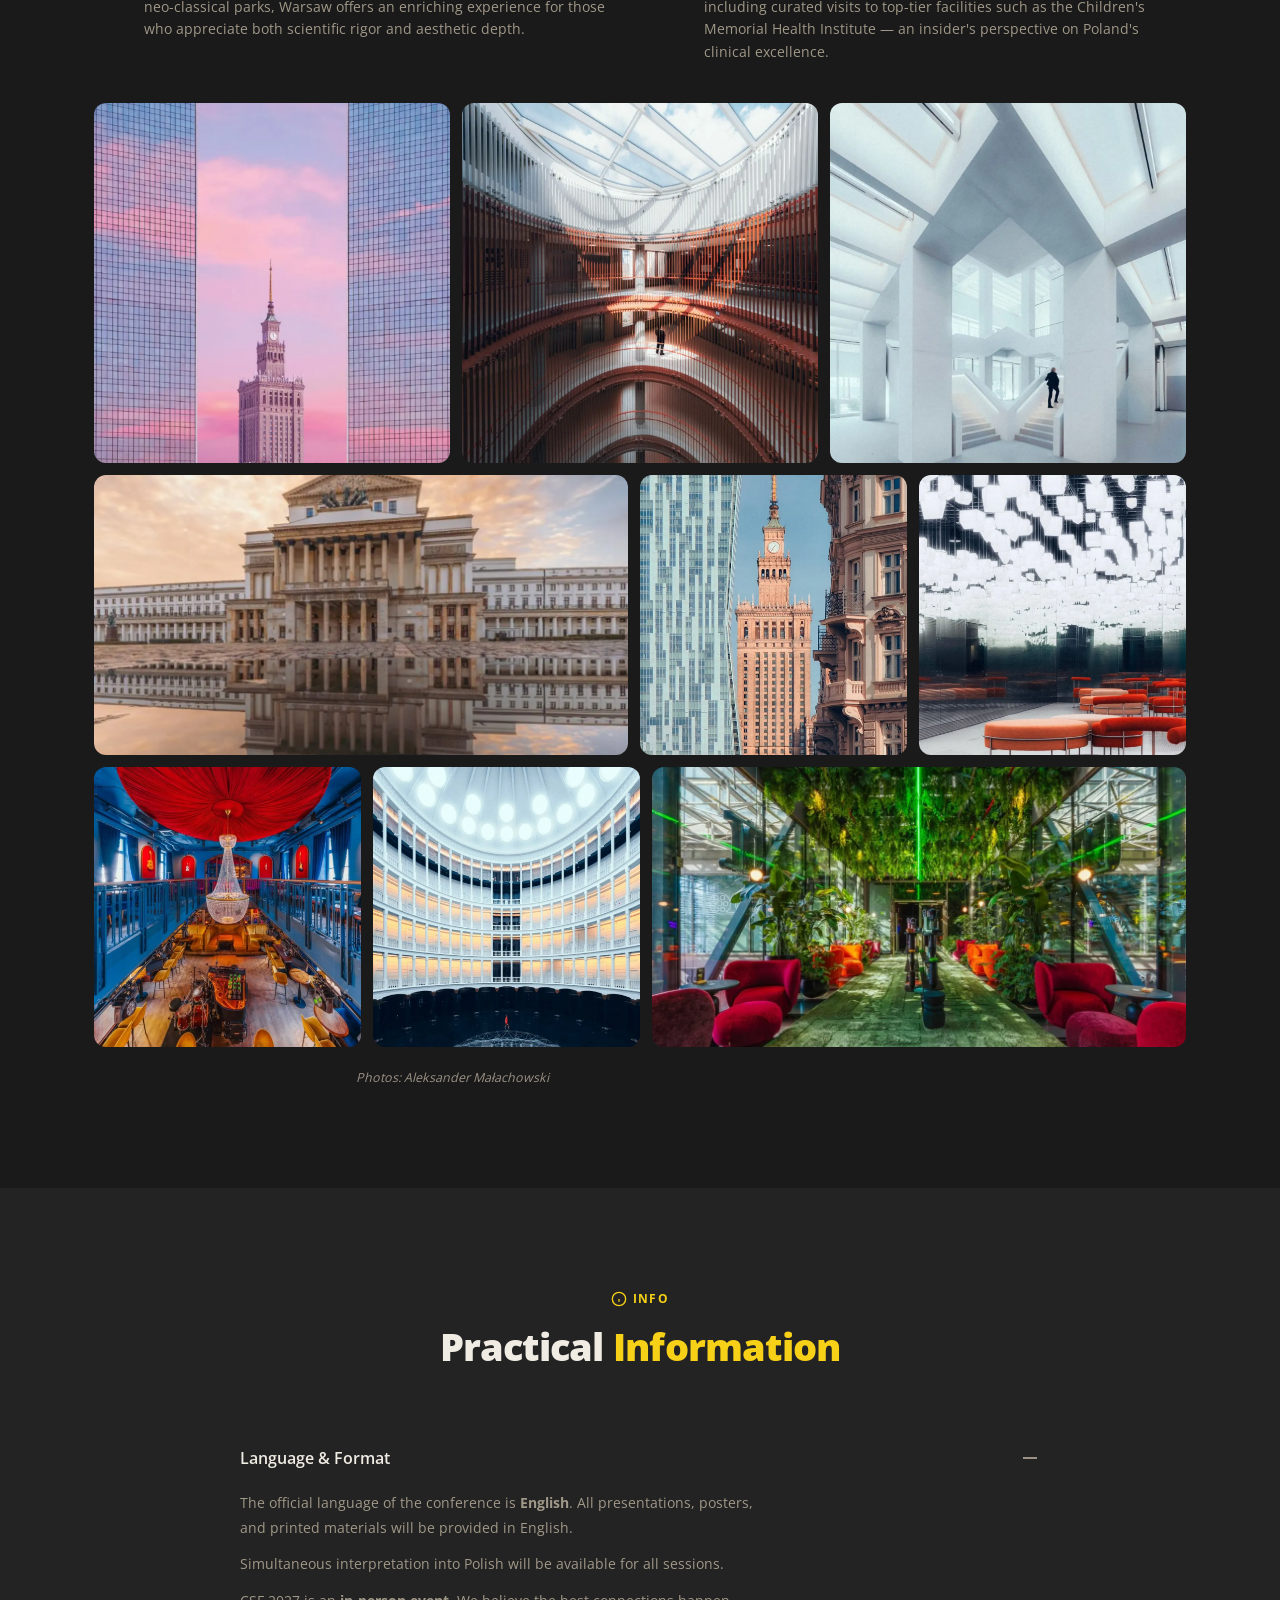
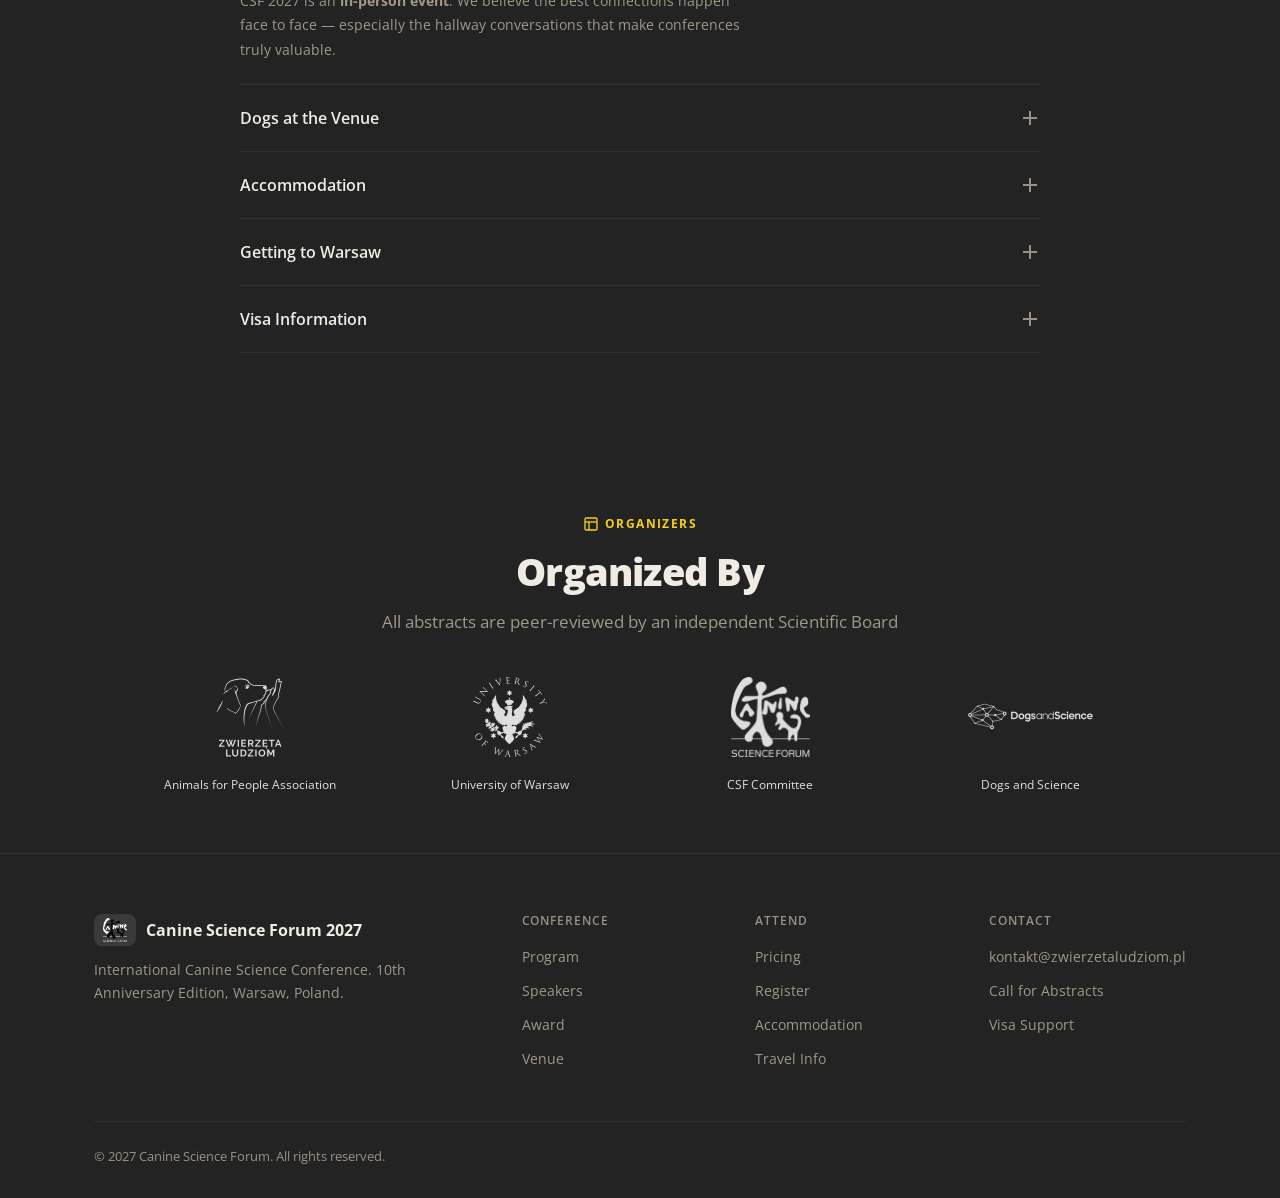
==== commit 7e4d9174: "Publish the preview of csf2027-site e19eb95 Co-Authored-By: Claude Fable 5.2 <noreply@anthropic.com>" ====
--- a/index.html
+++ b/index.html
@@ -21,8 +21,8 @@
 <link rel="icon" href="favicon.ico" sizes="32x32">
 <link rel="apple-touch-icon" href="apple-touch-icon.png">
 <link rel="preload" href="assets/fonts/open-sans/open-sans-latin.woff2" as="font" type="font/woff2" crossorigin>
-<link rel="stylesheet" href="assets/css/main.css?v=20261027-2">
-<script src="assets/js/main.js?v=20261027-2" defer></script>
+<link rel="stylesheet" href="assets/css/main.css?v=20261120-1">
+<script src="assets/js/main.js?v=20261120-1" defer></script>
 </head>
 <body>
 
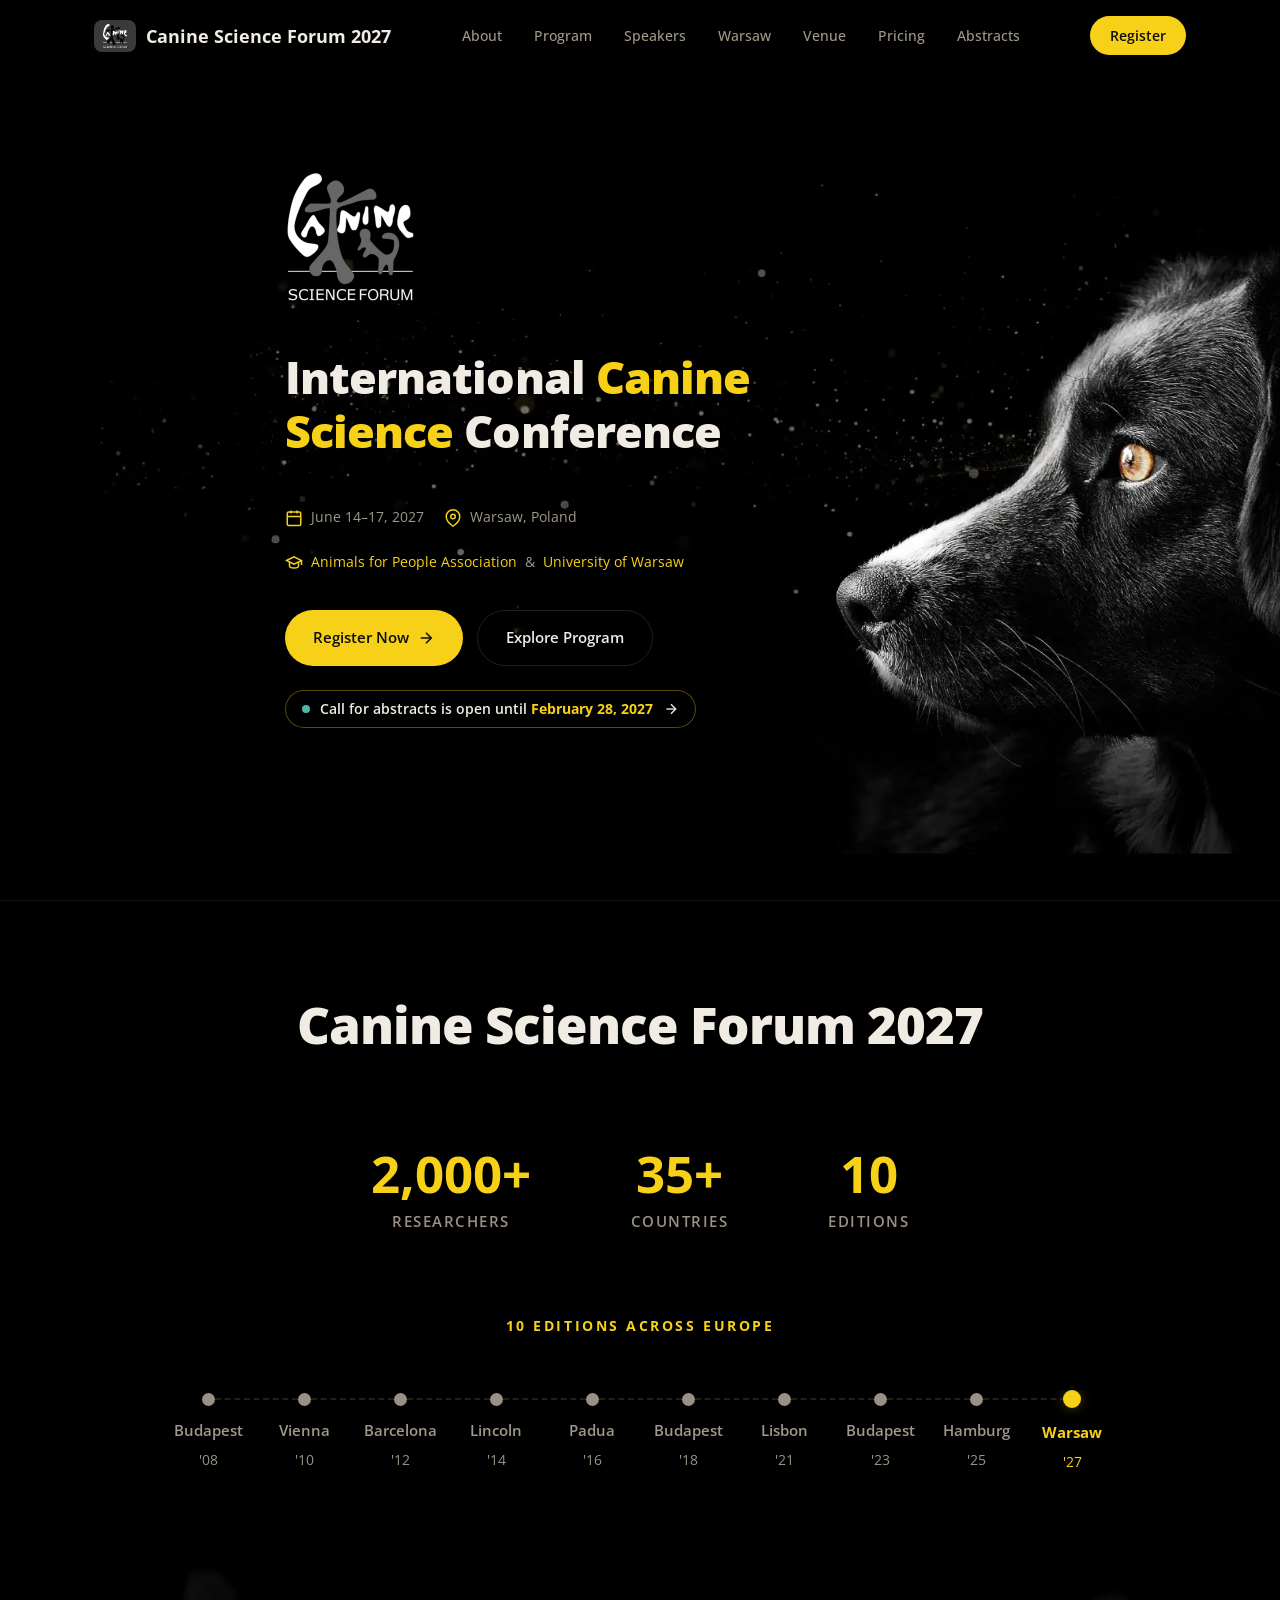
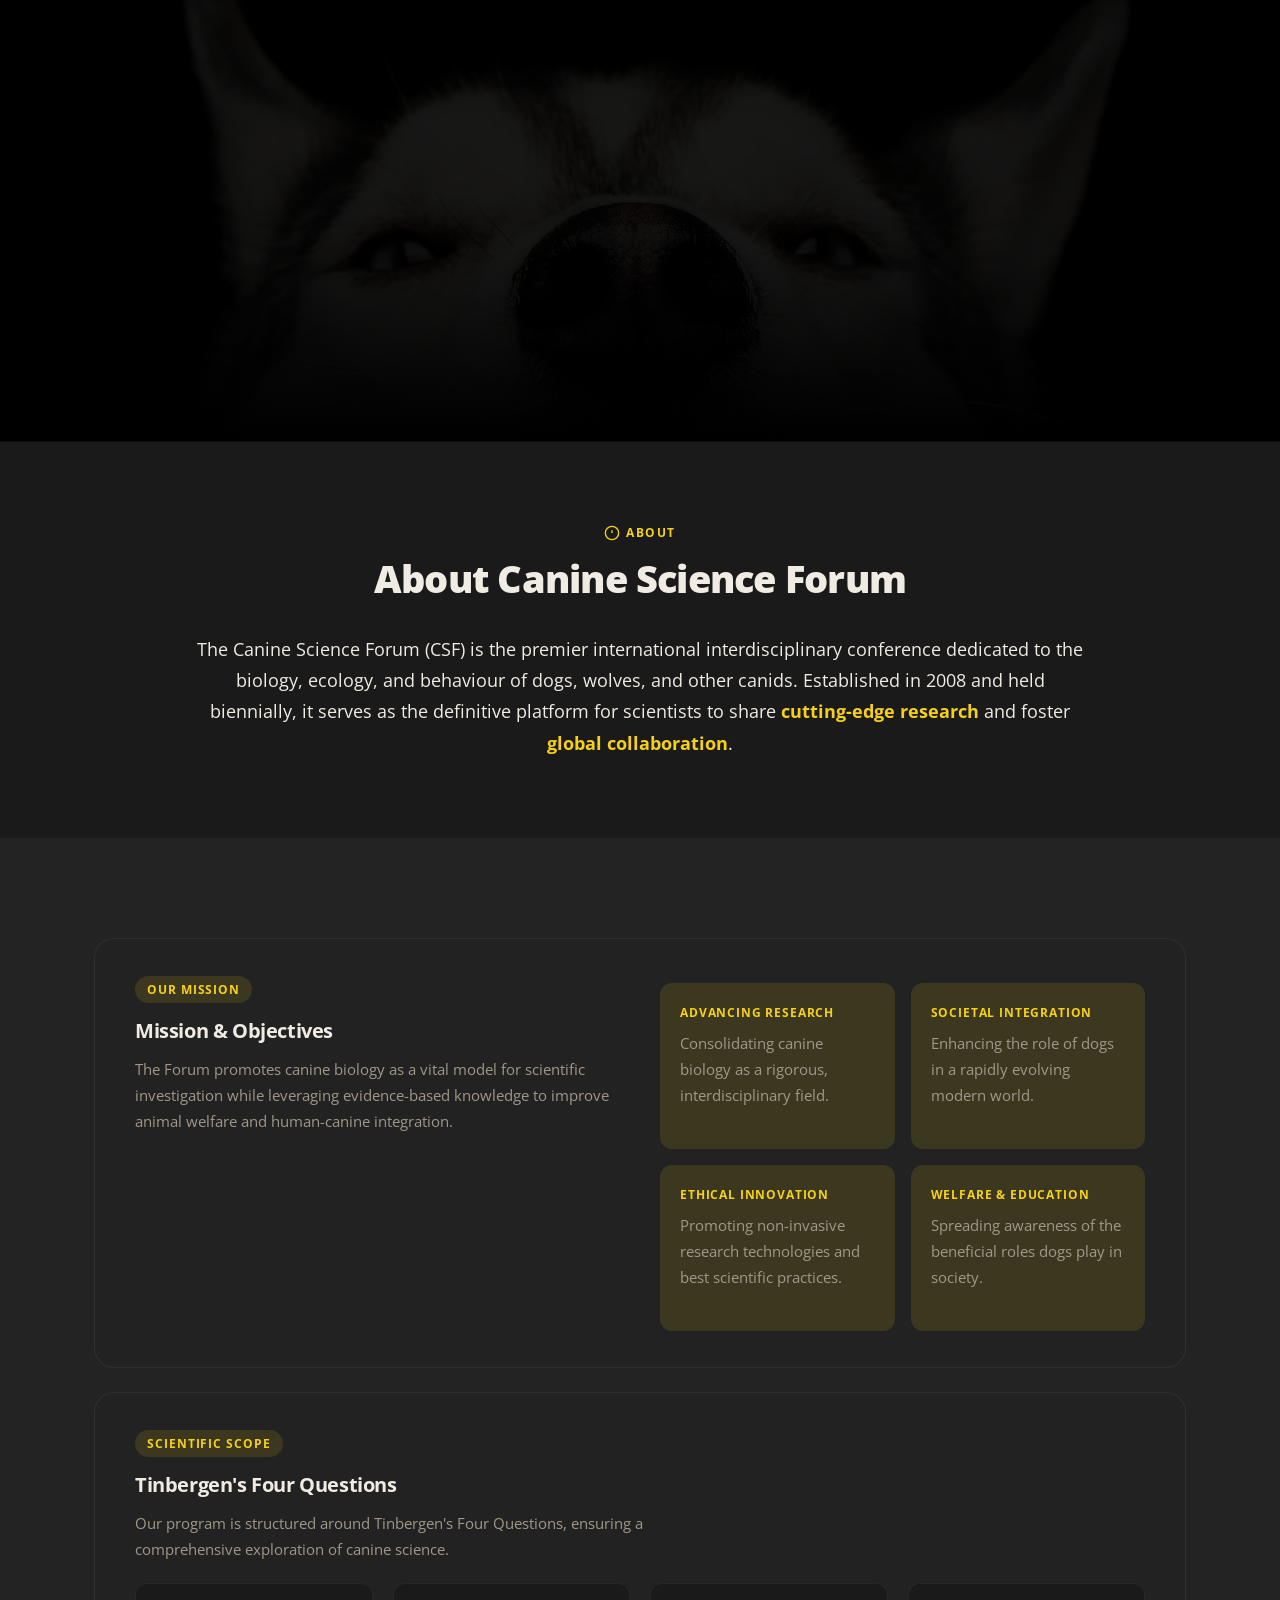
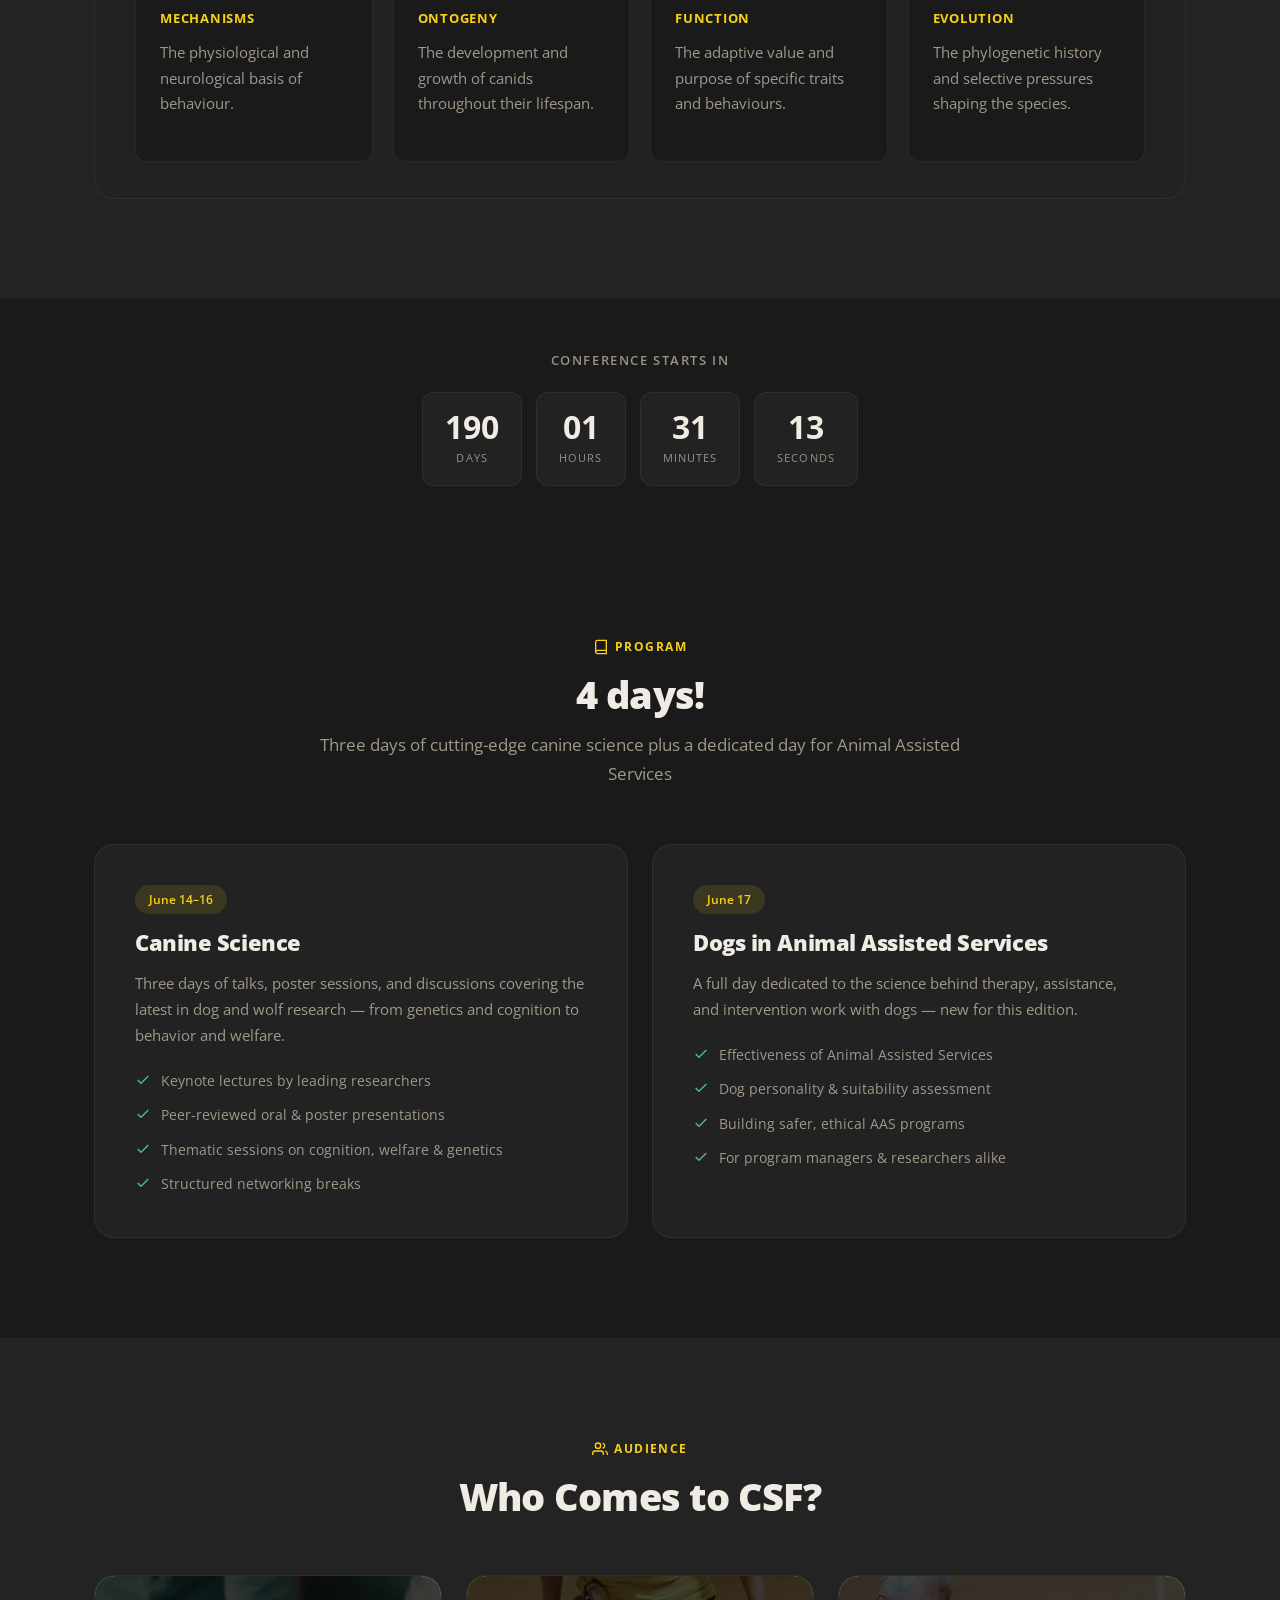
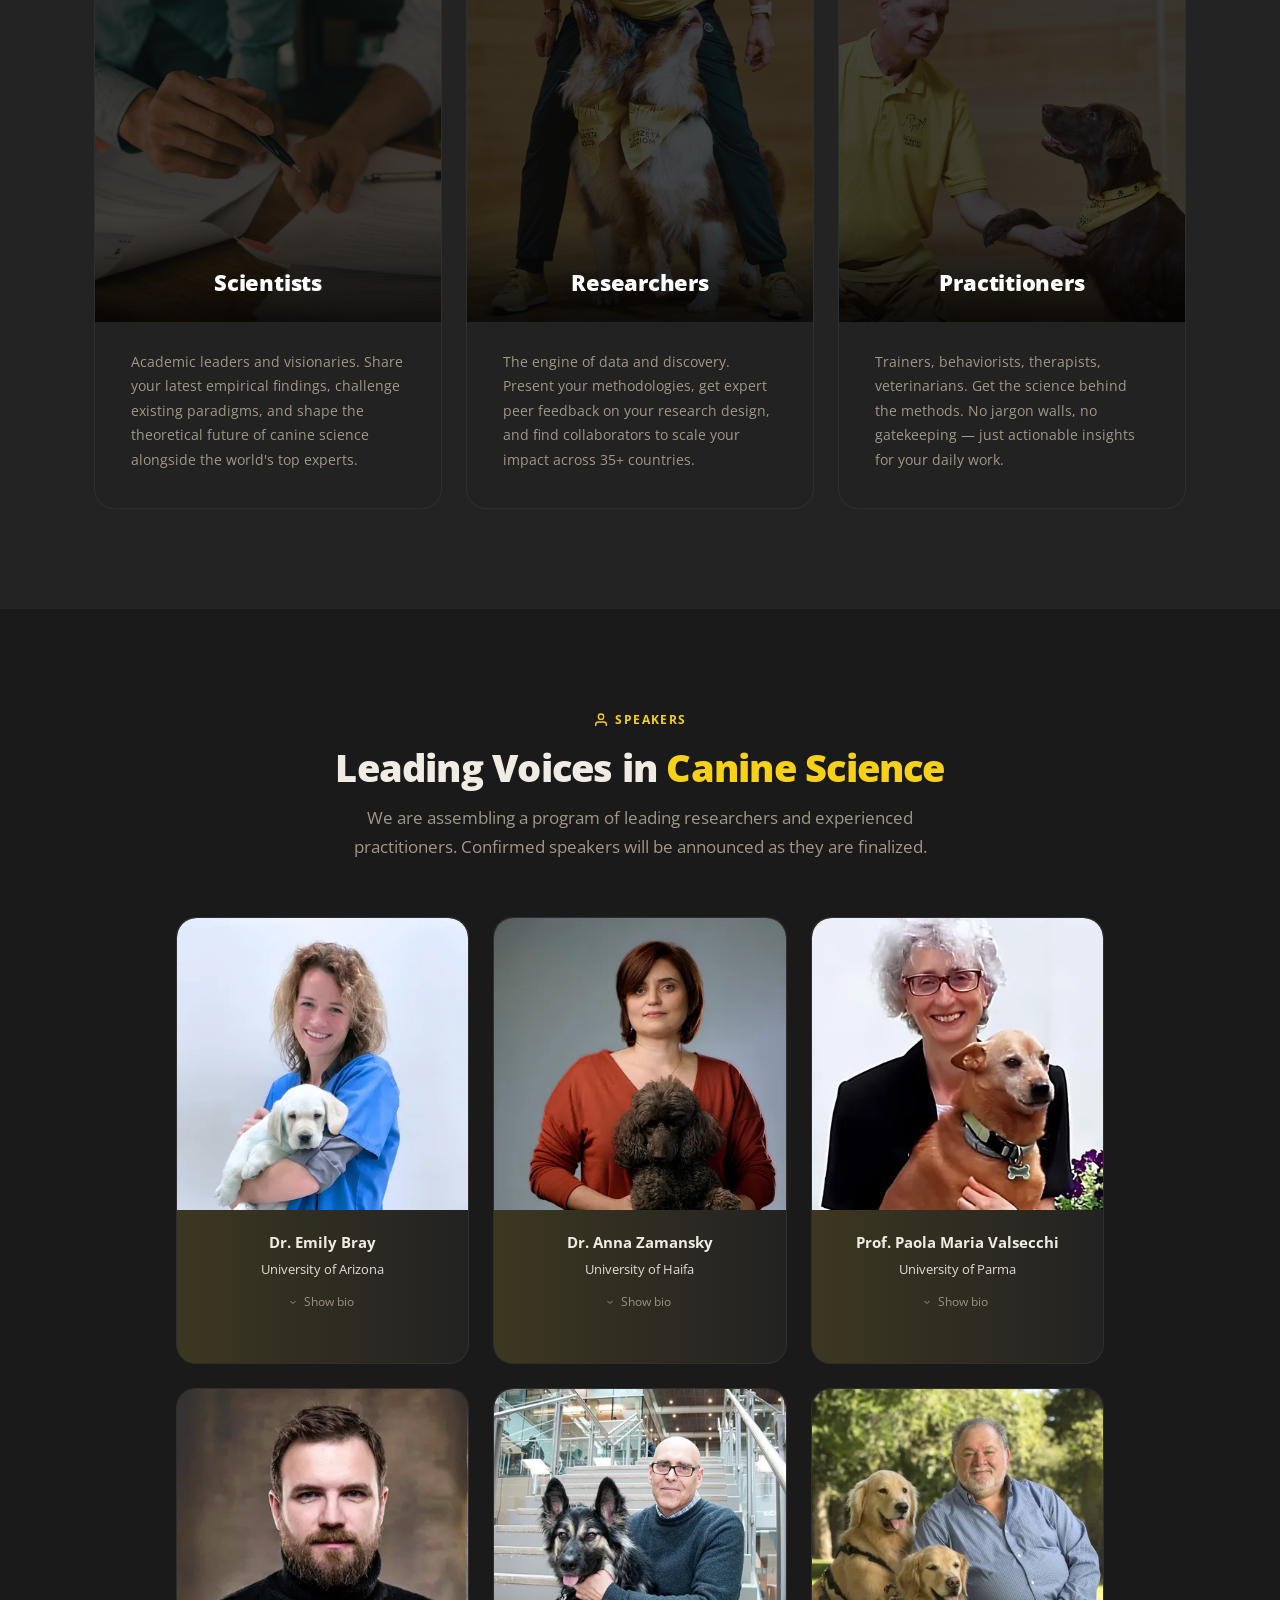
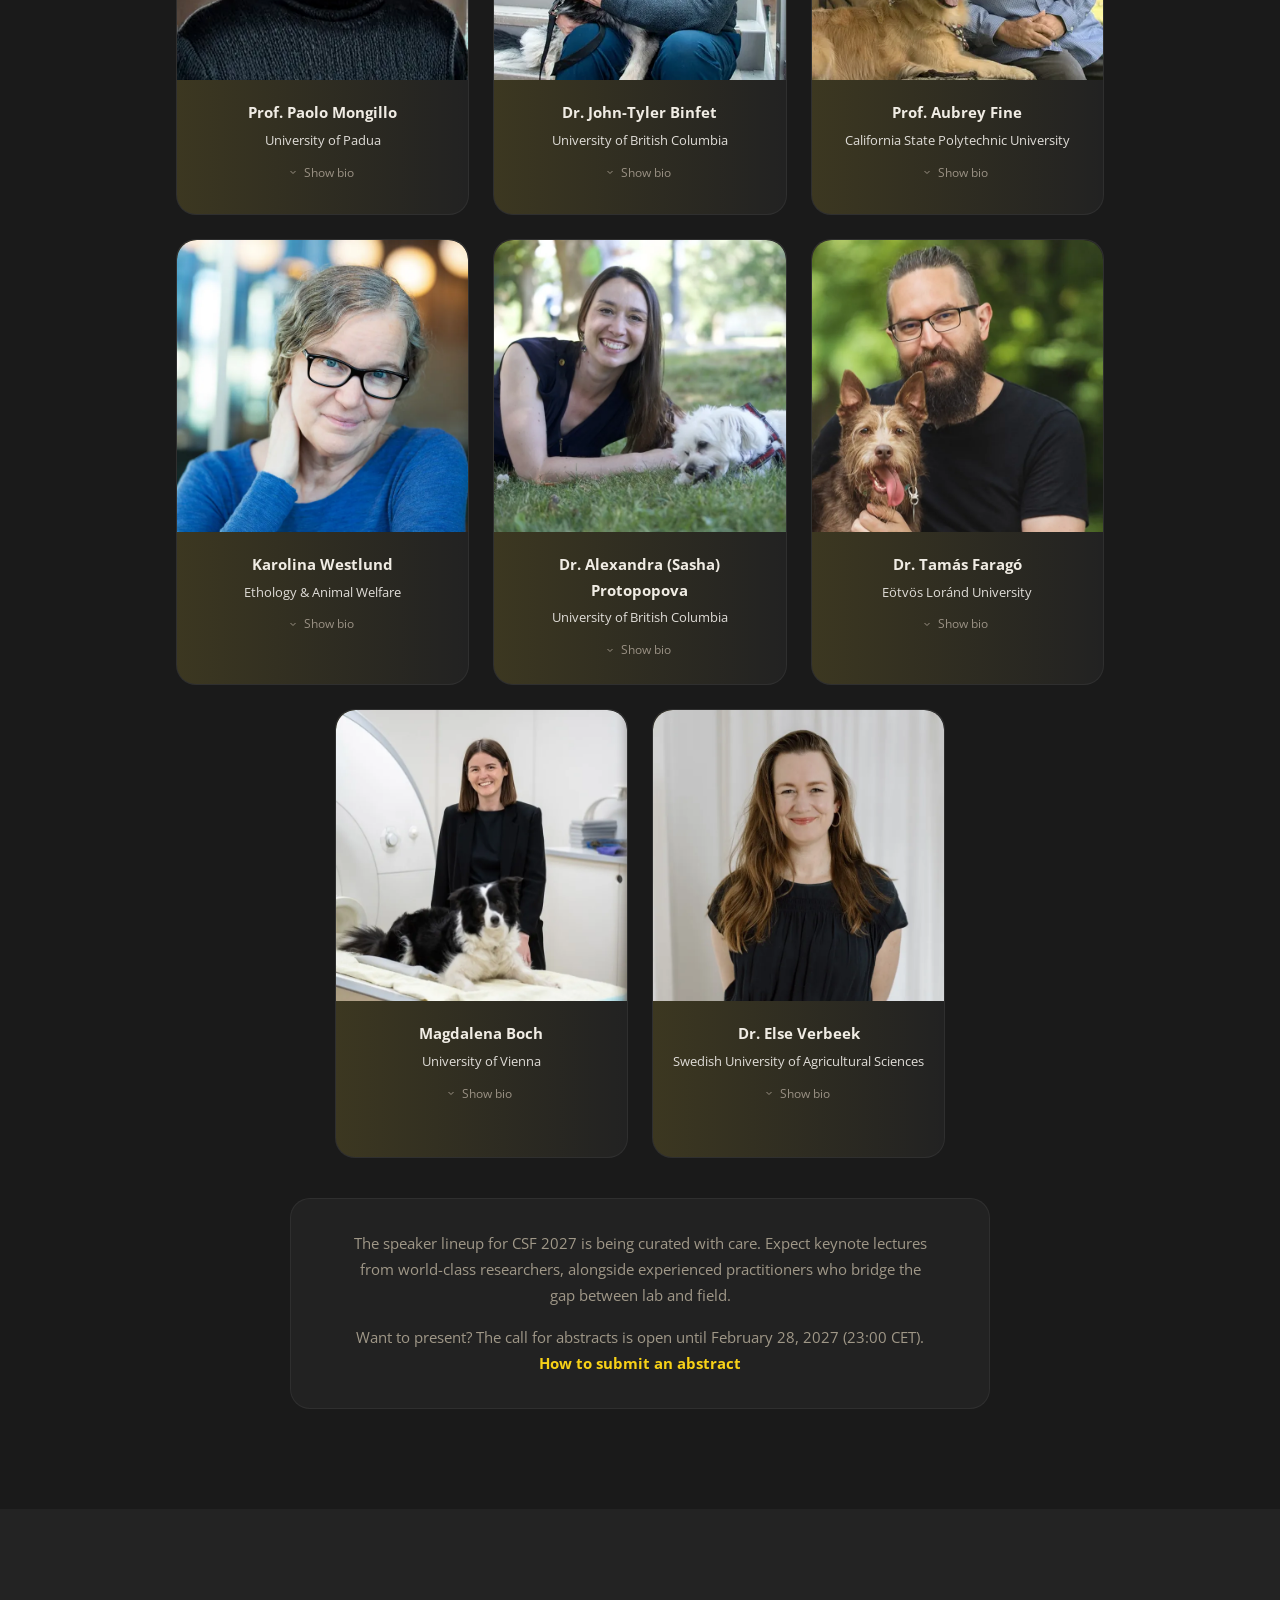
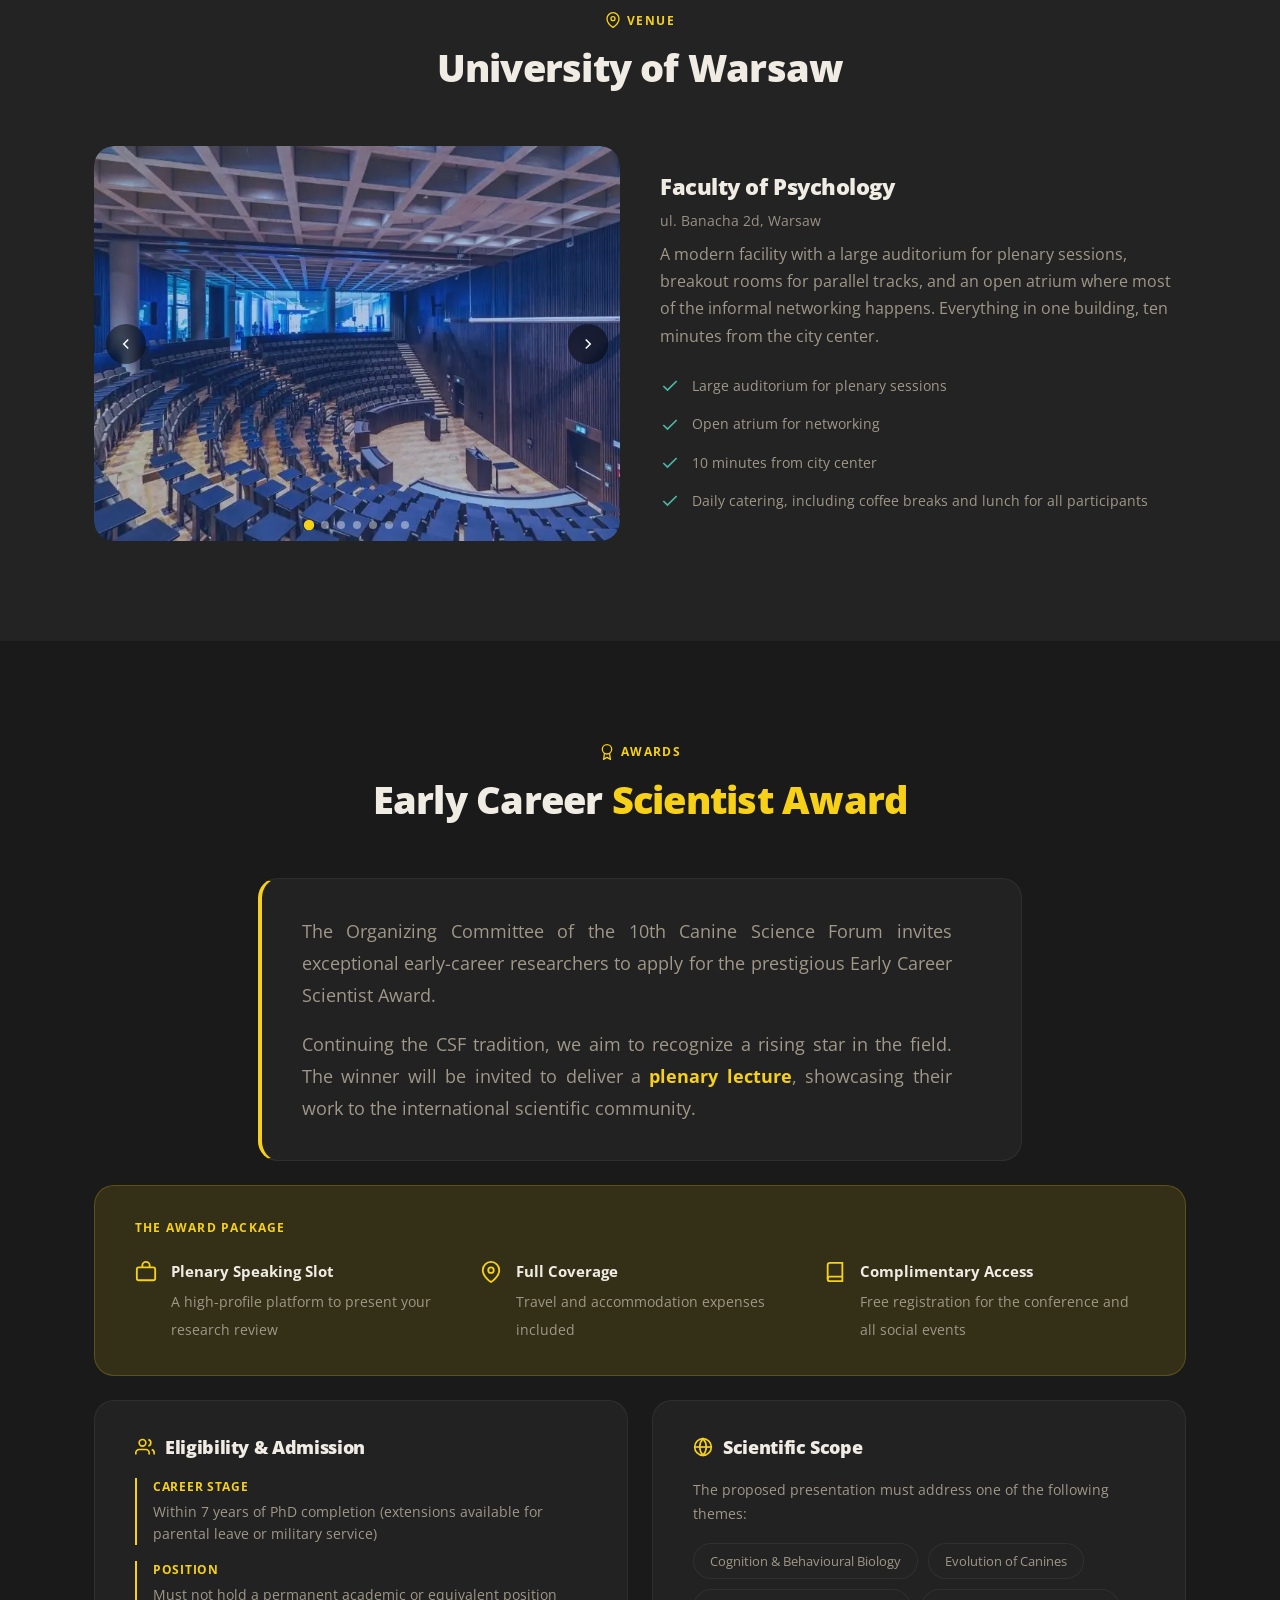
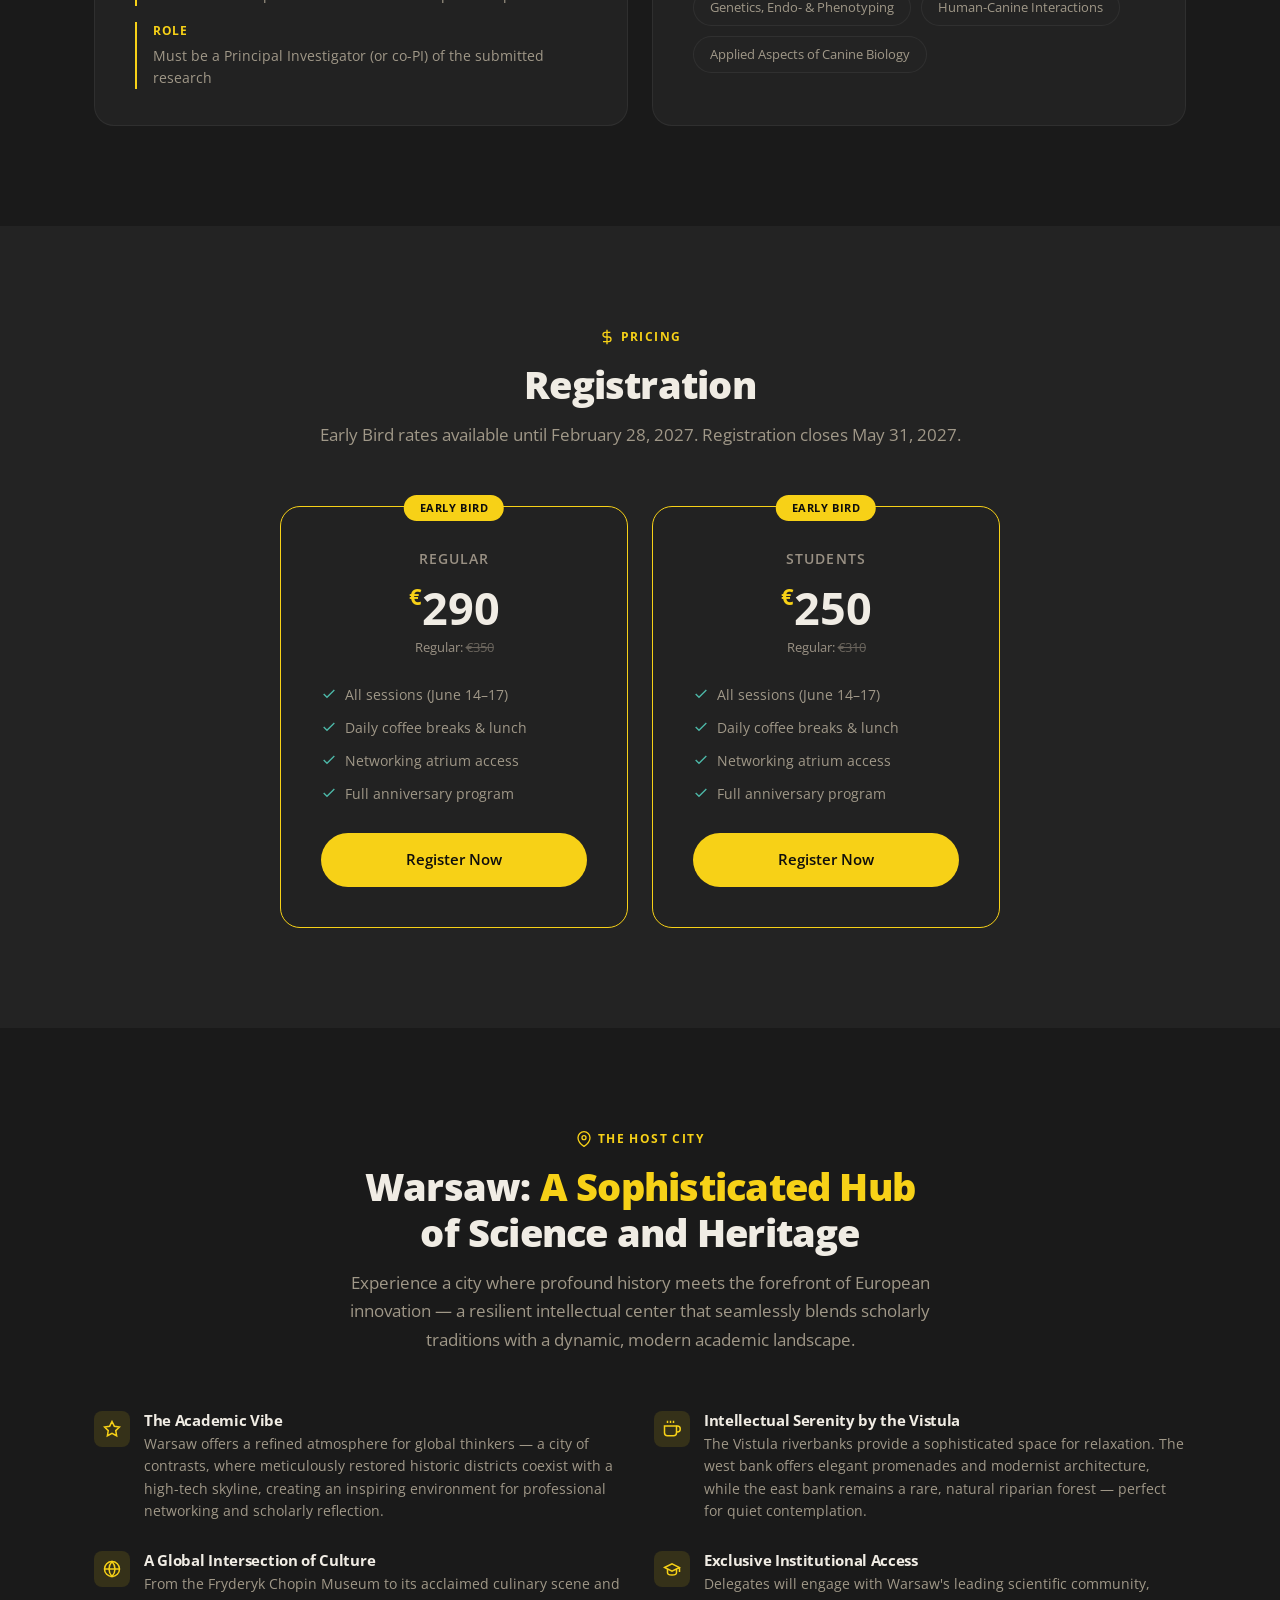
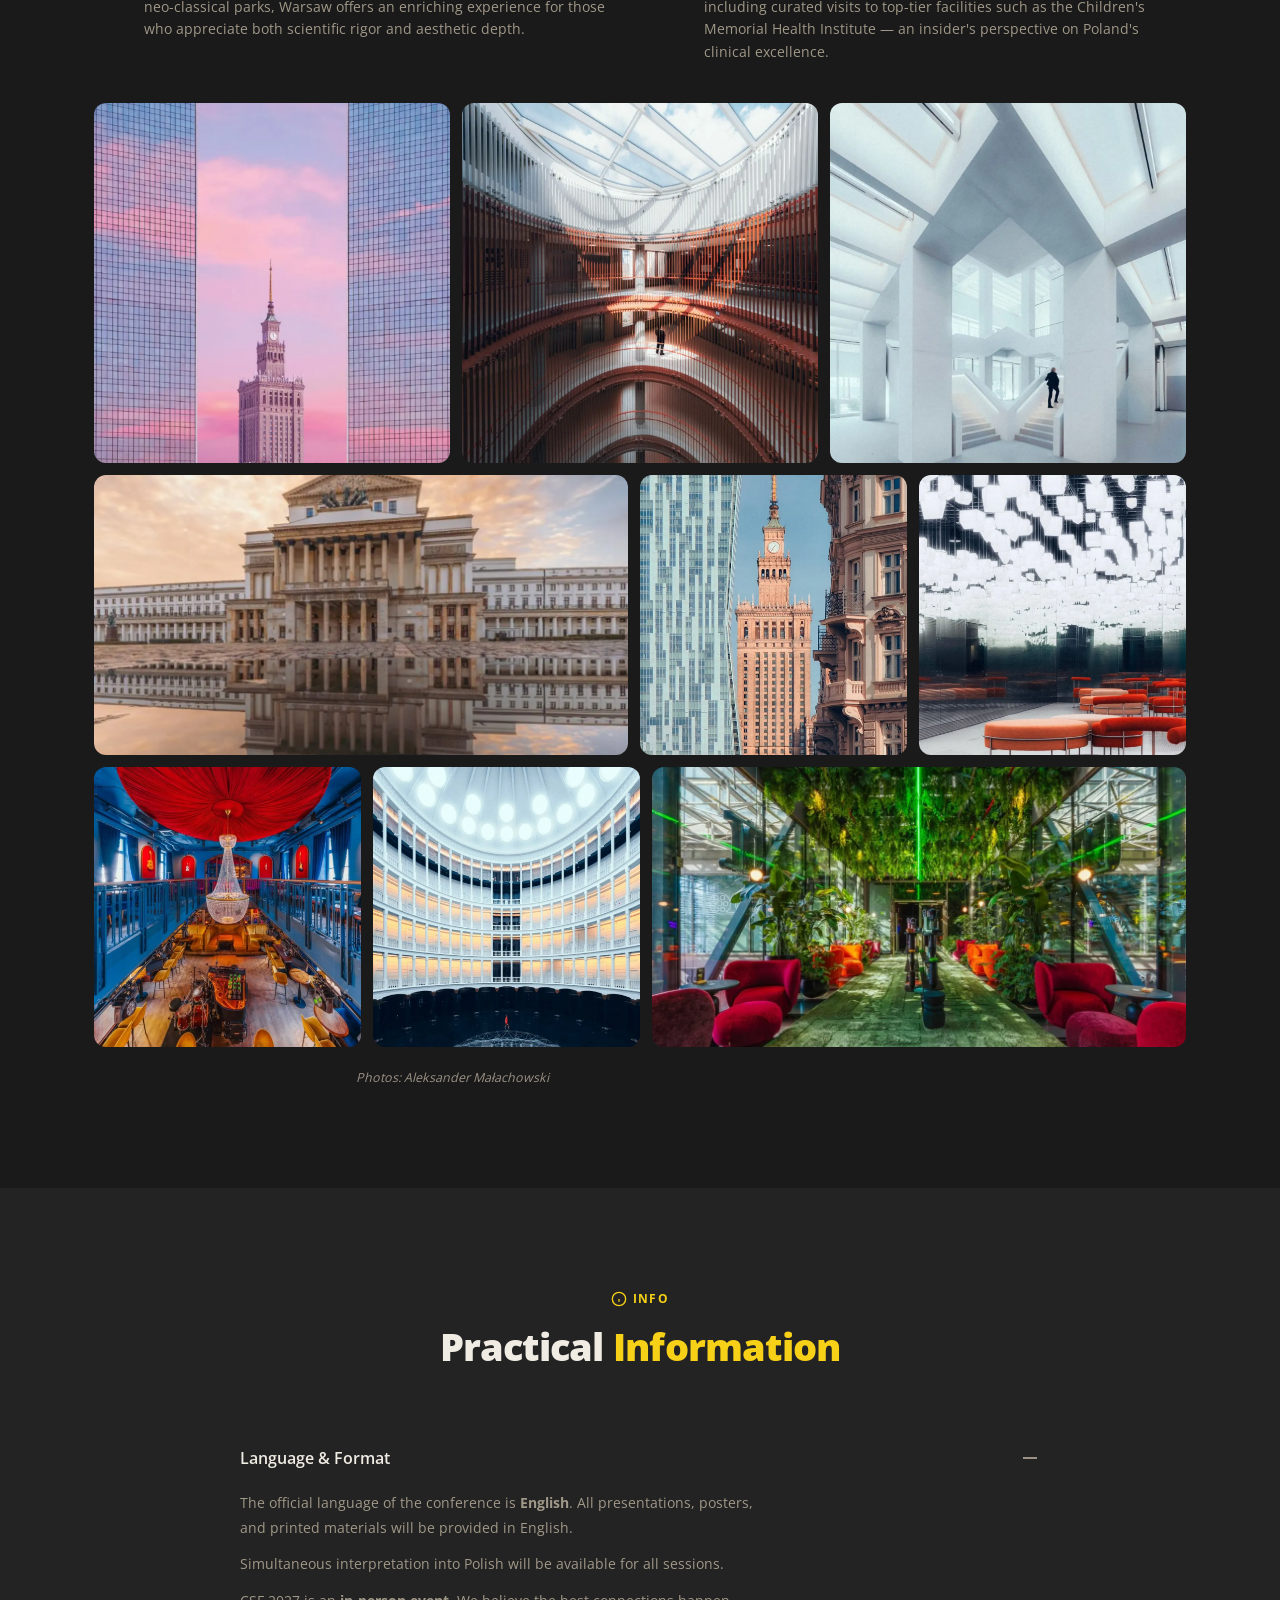
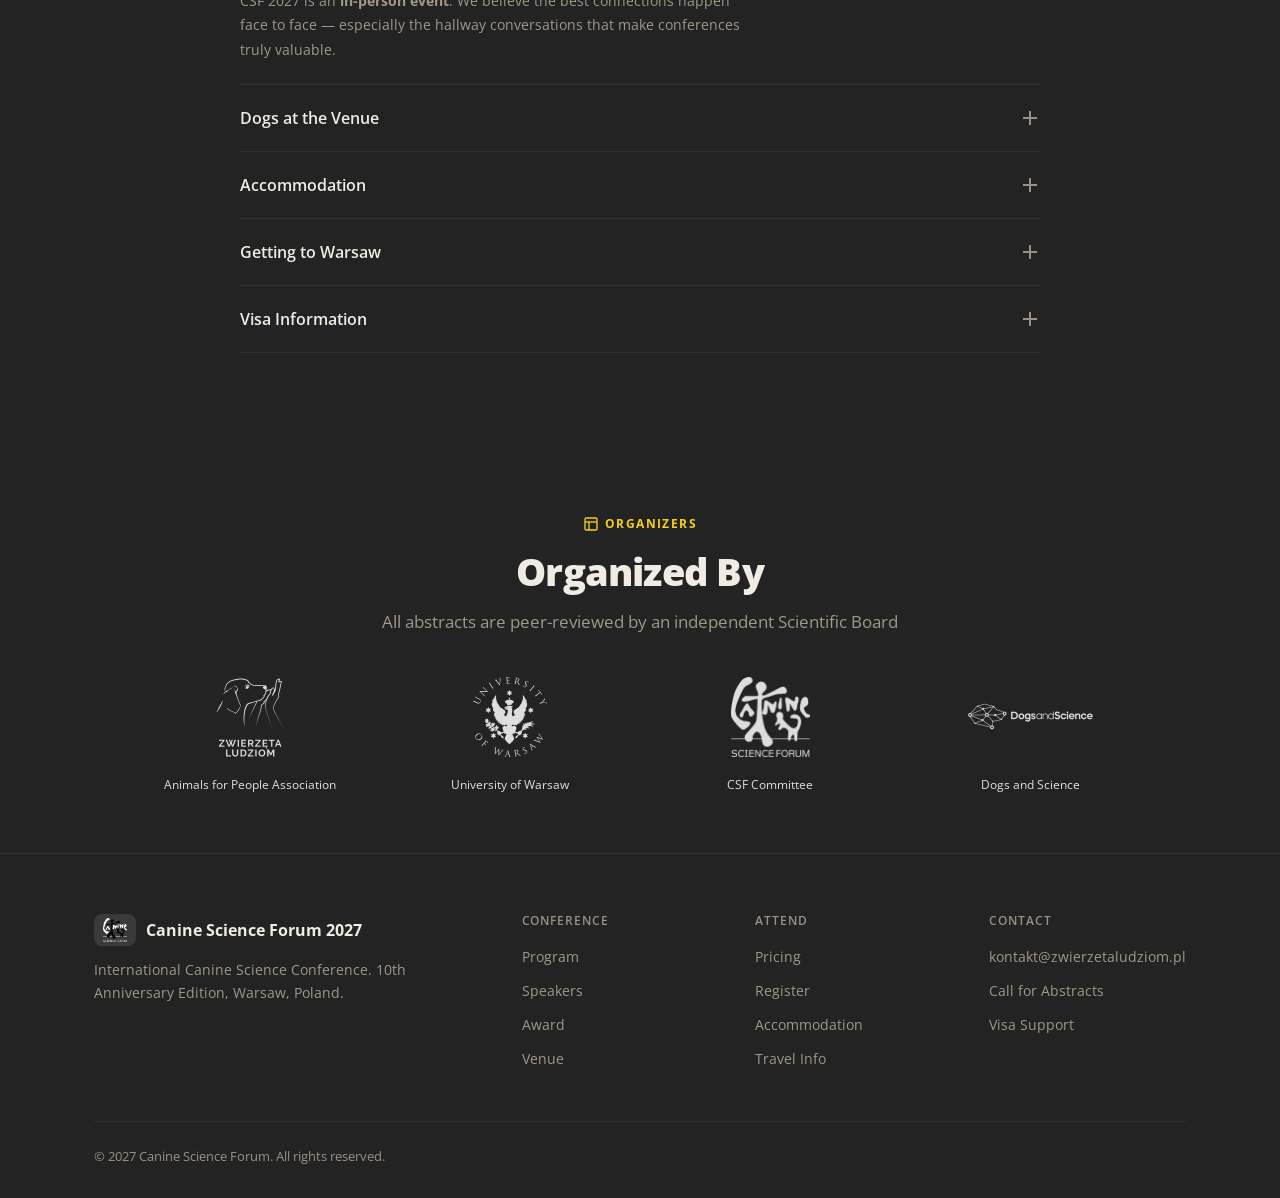
==== commit faf6cf2d: "Publish the preview of csf2027-site bad3b5f Co-Authored-By: Claude Fable 5.2 <noreply@anthropic.com>" ====
--- a/index.html
+++ b/index.html
@@ -21,8 +21,8 @@
 <link rel="icon" href="favicon.ico" sizes="32x32">
 <link rel="apple-touch-icon" href="apple-touch-icon.png">
 <link rel="preload" href="assets/fonts/open-sans/open-sans-latin.woff2" as="font" type="font/woff2" crossorigin>
-<link rel="stylesheet" href="assets/css/main.css?v=20261120-1">
-<script src="assets/js/main.js?v=20261120-1" defer></script>
+<link rel="stylesheet" href="assets/css/main.css?v=20261123-1">
+<script src="assets/js/main.js?v=20261123-1" defer></script>
 </head>
 <body>
 
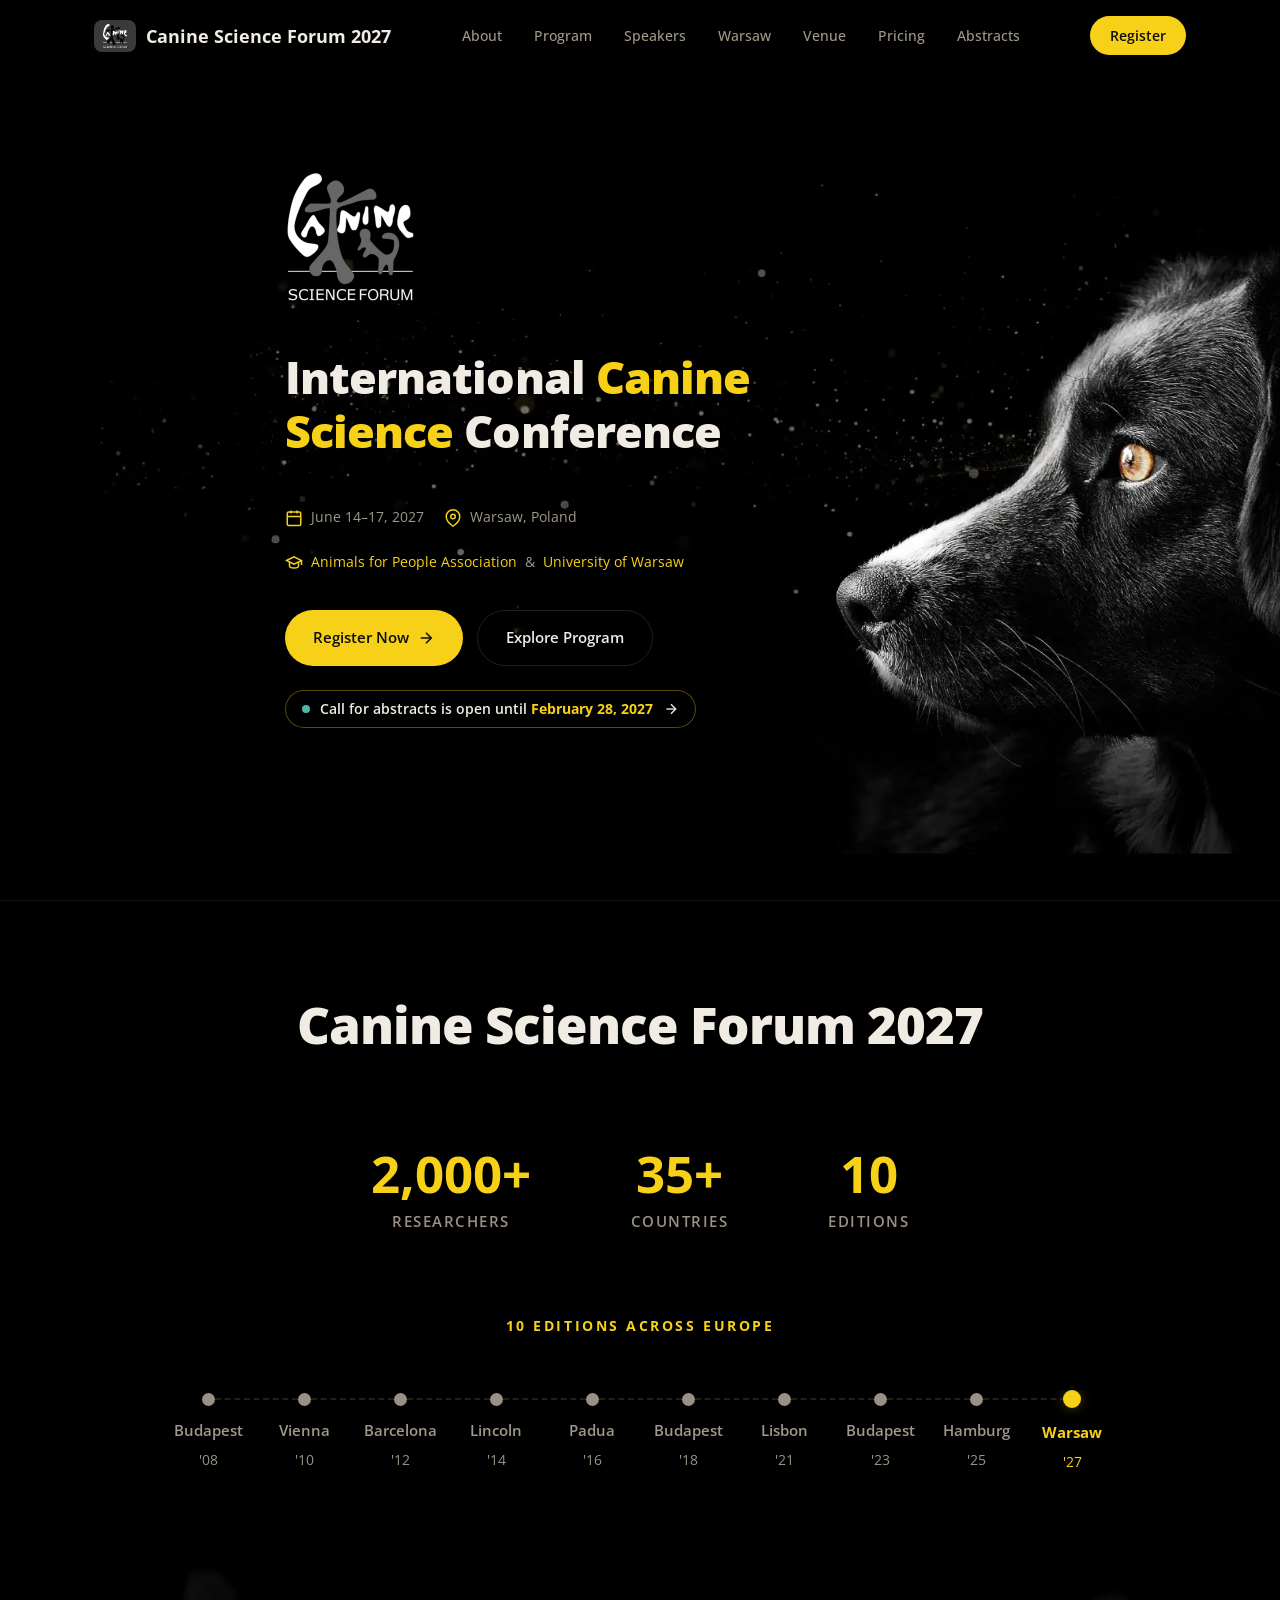
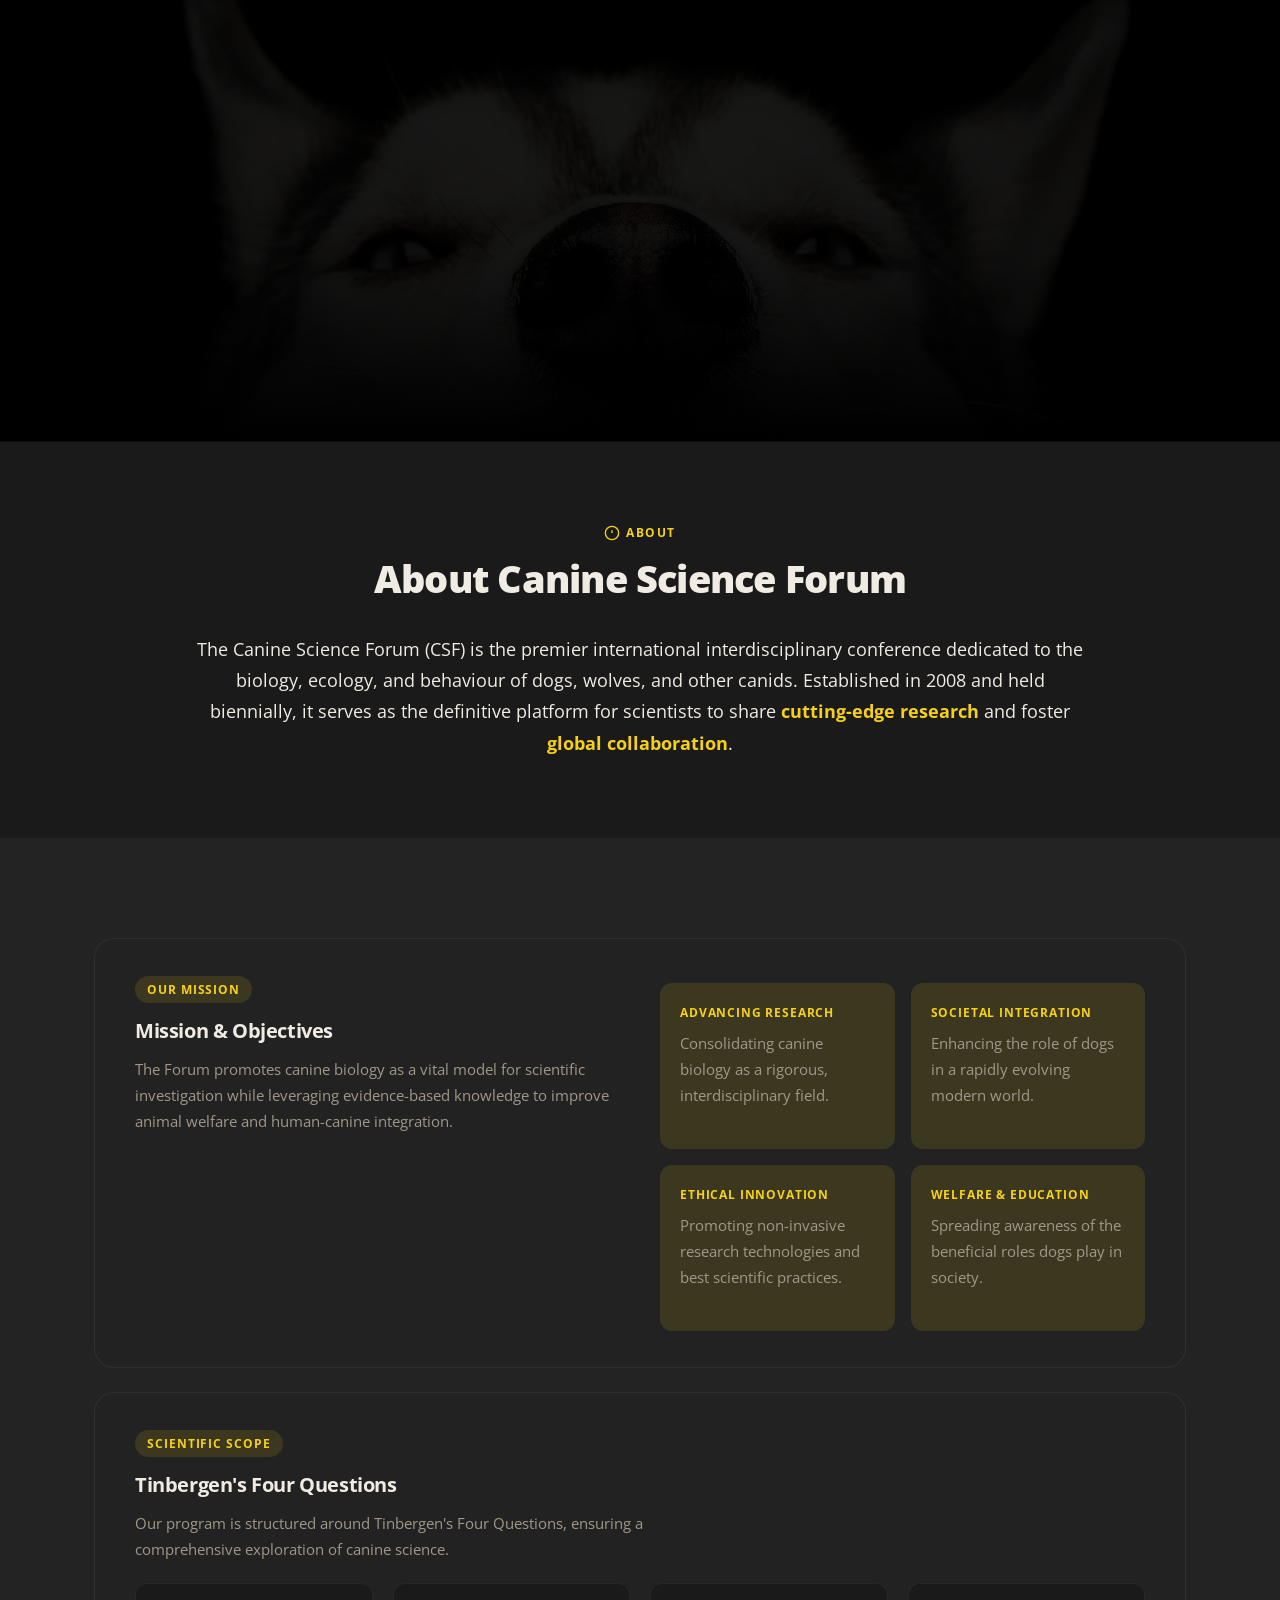
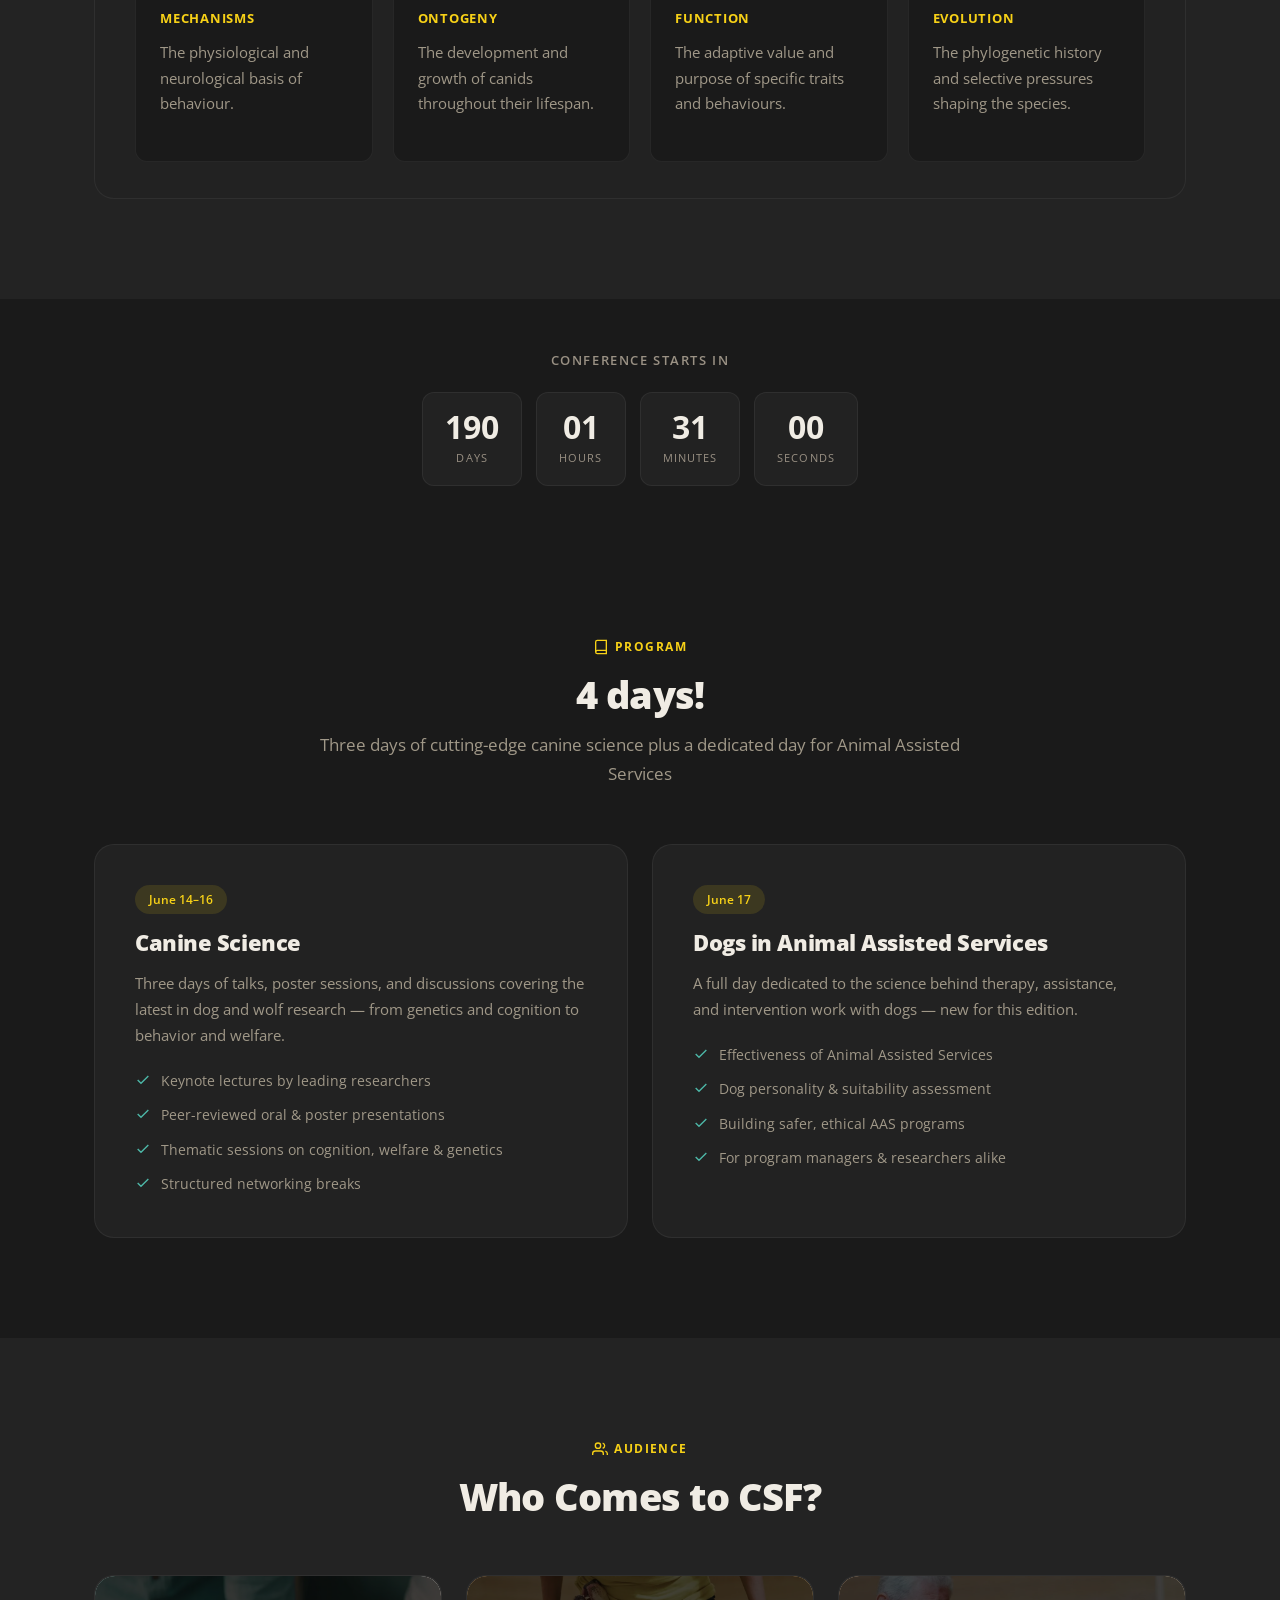
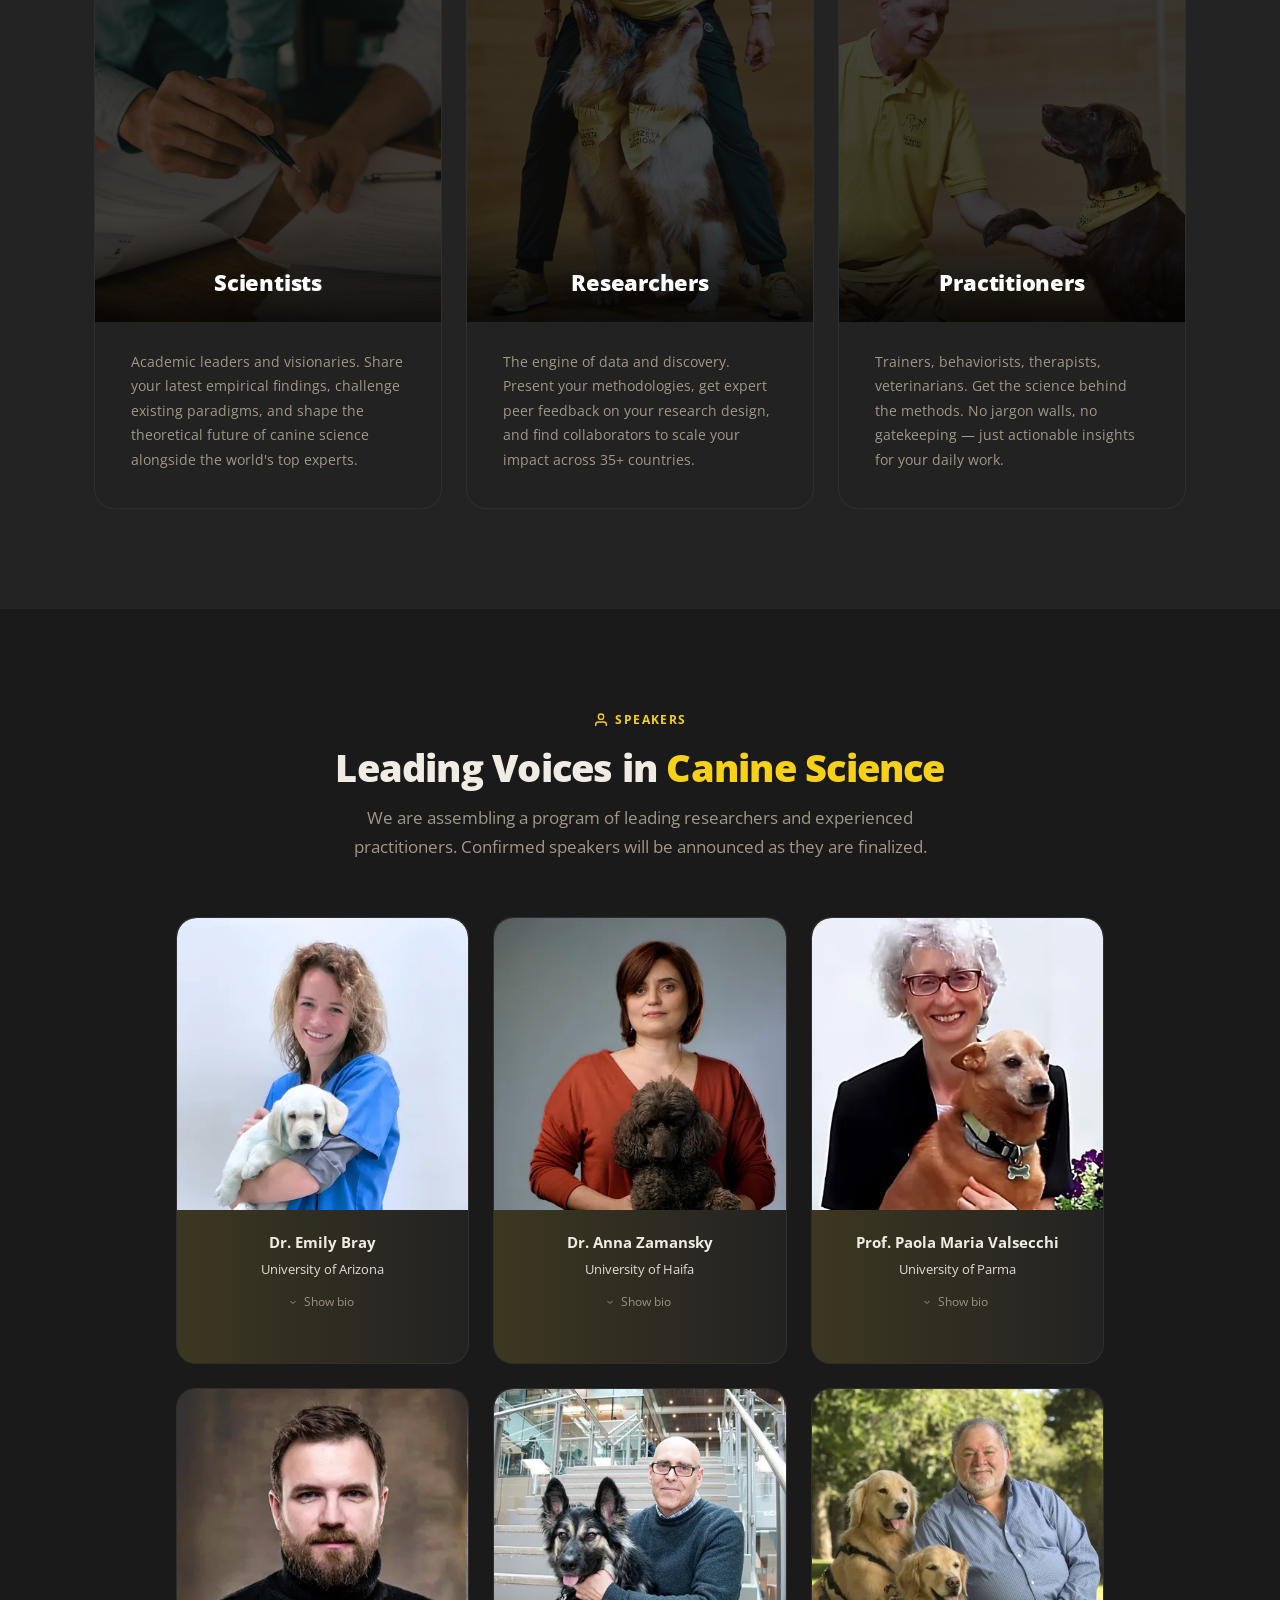
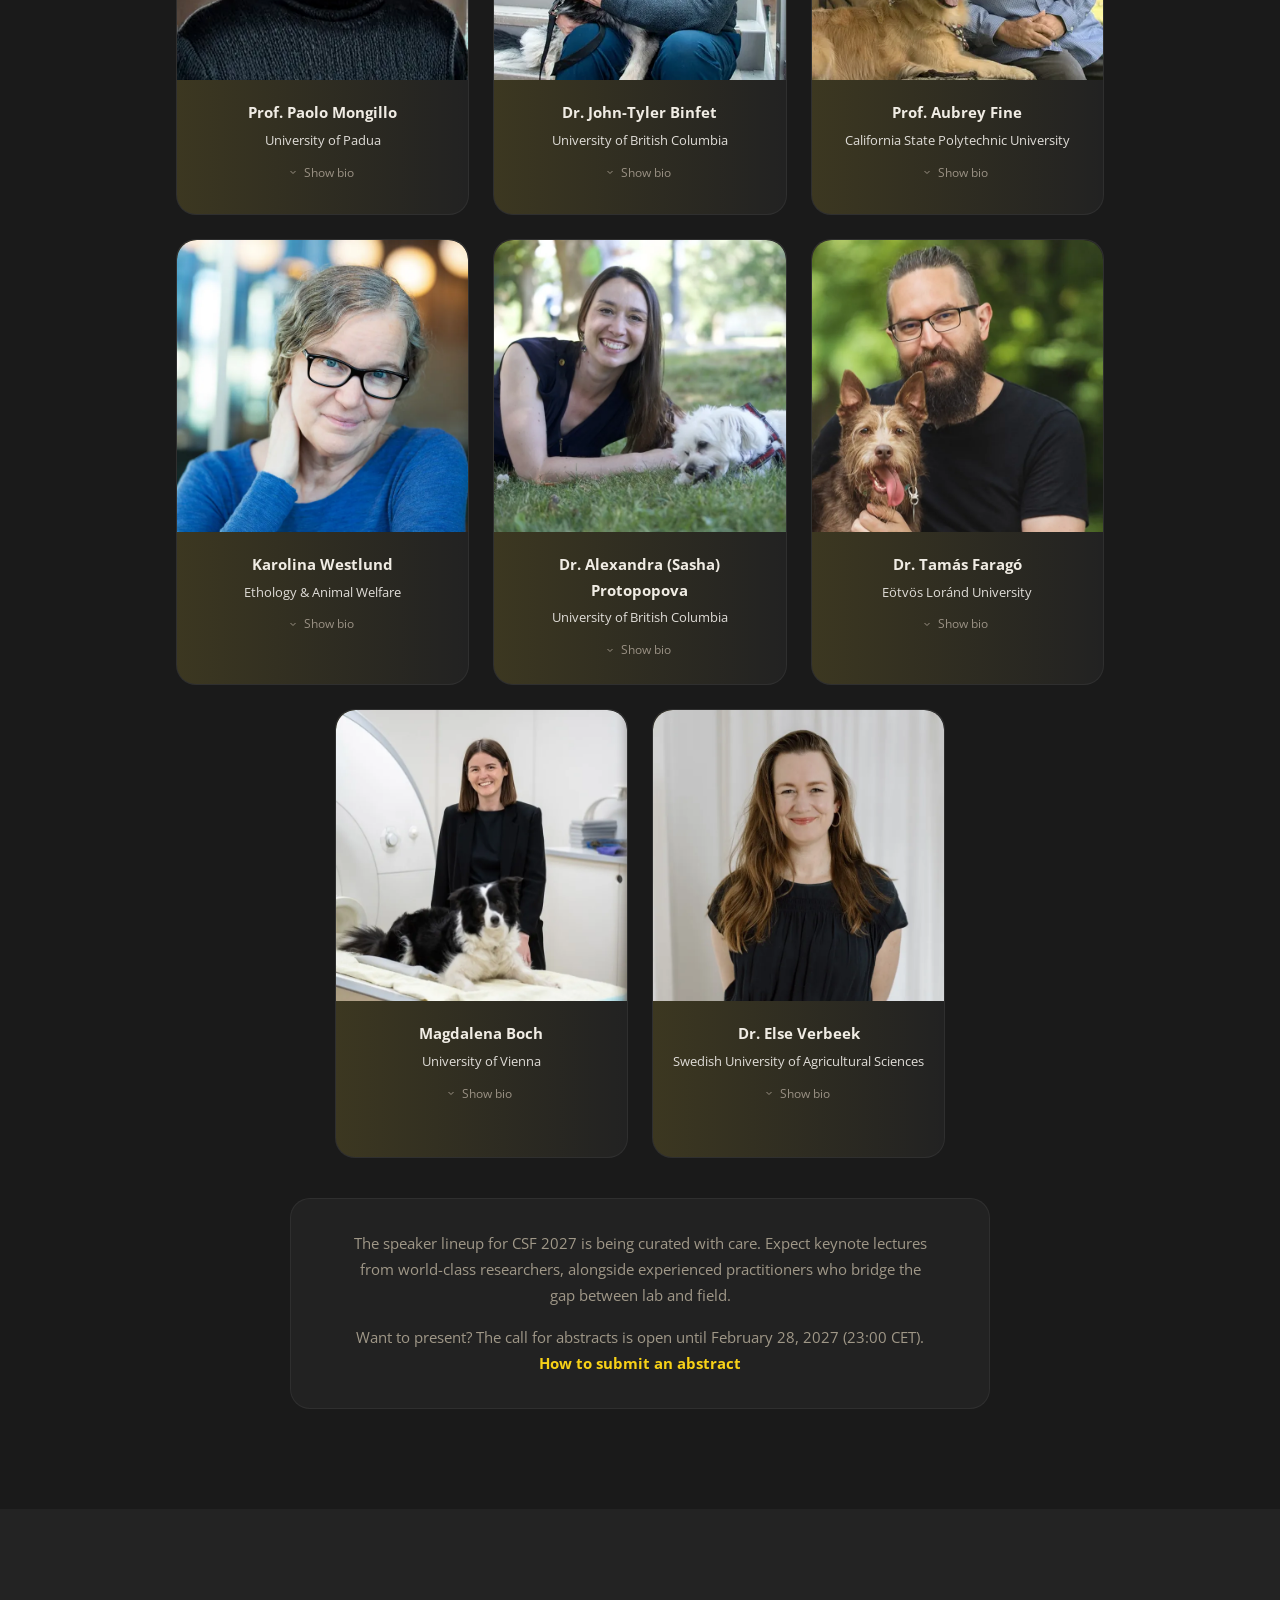
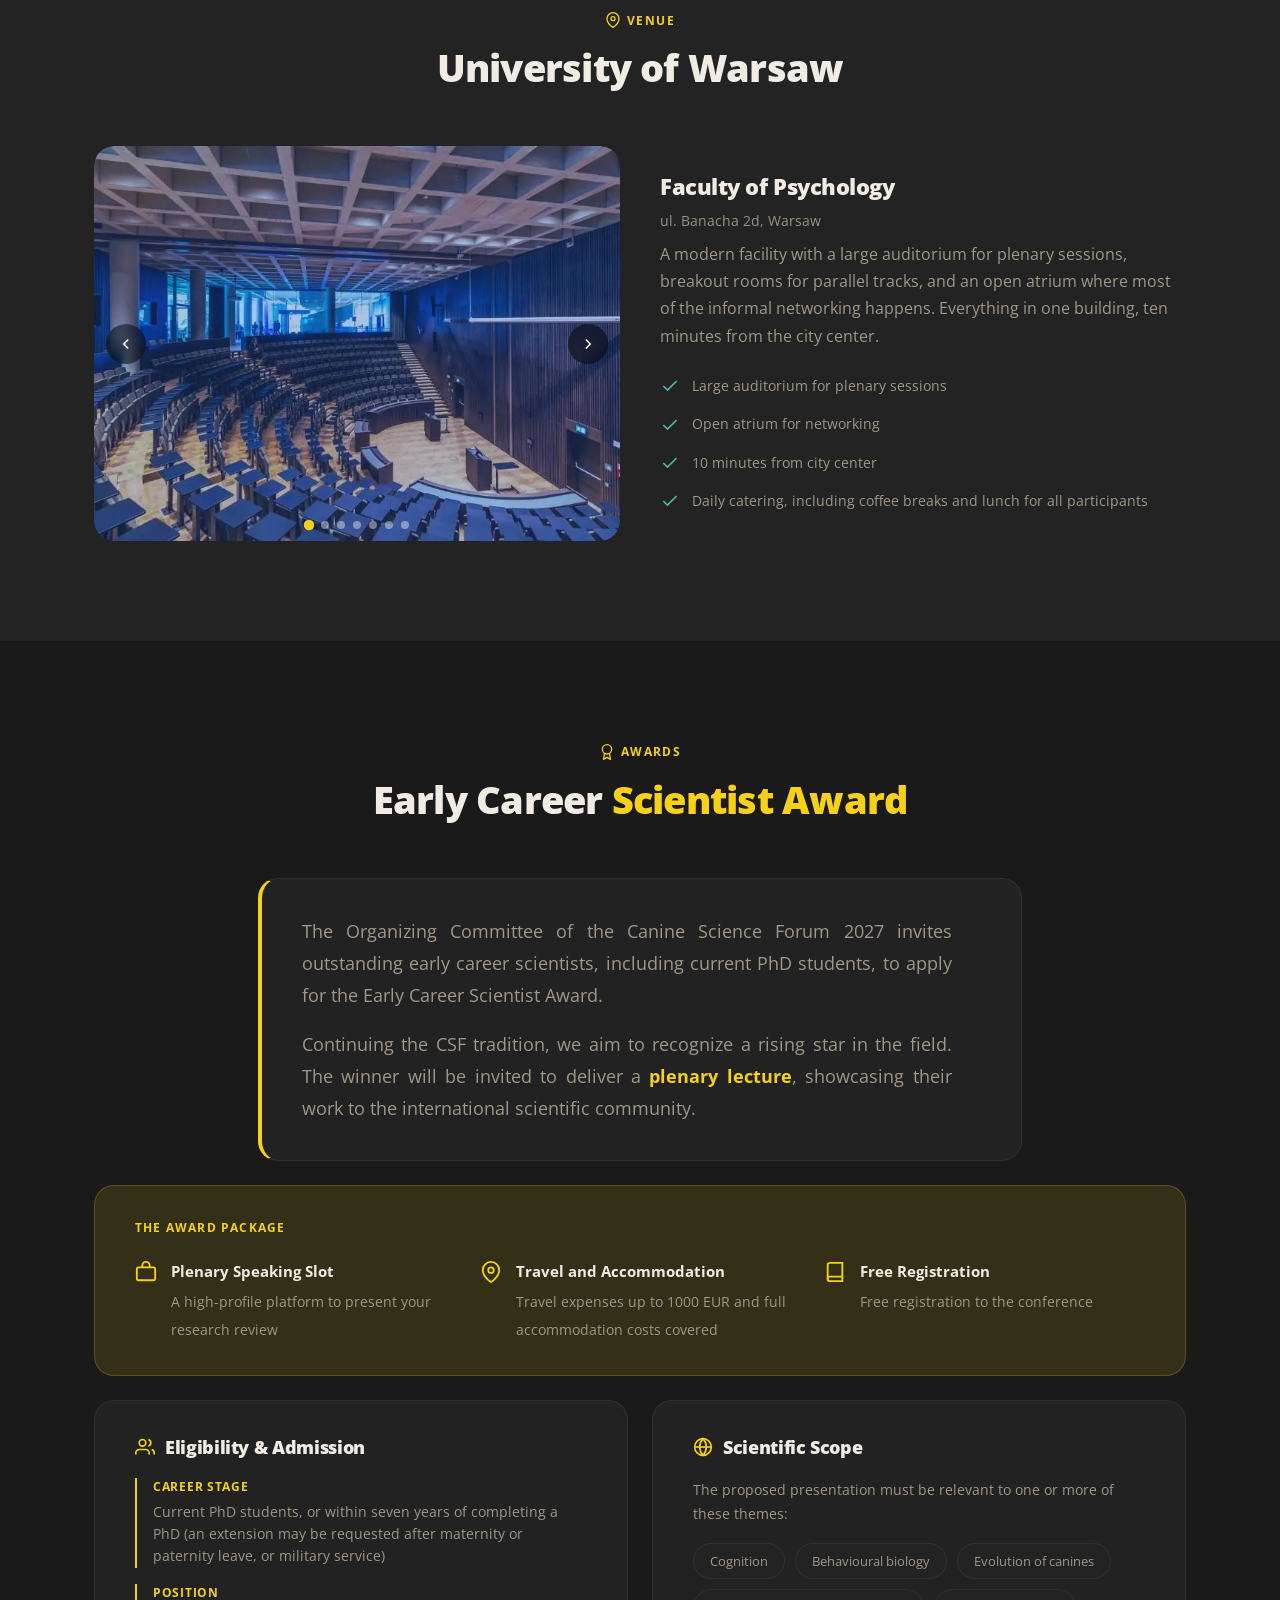
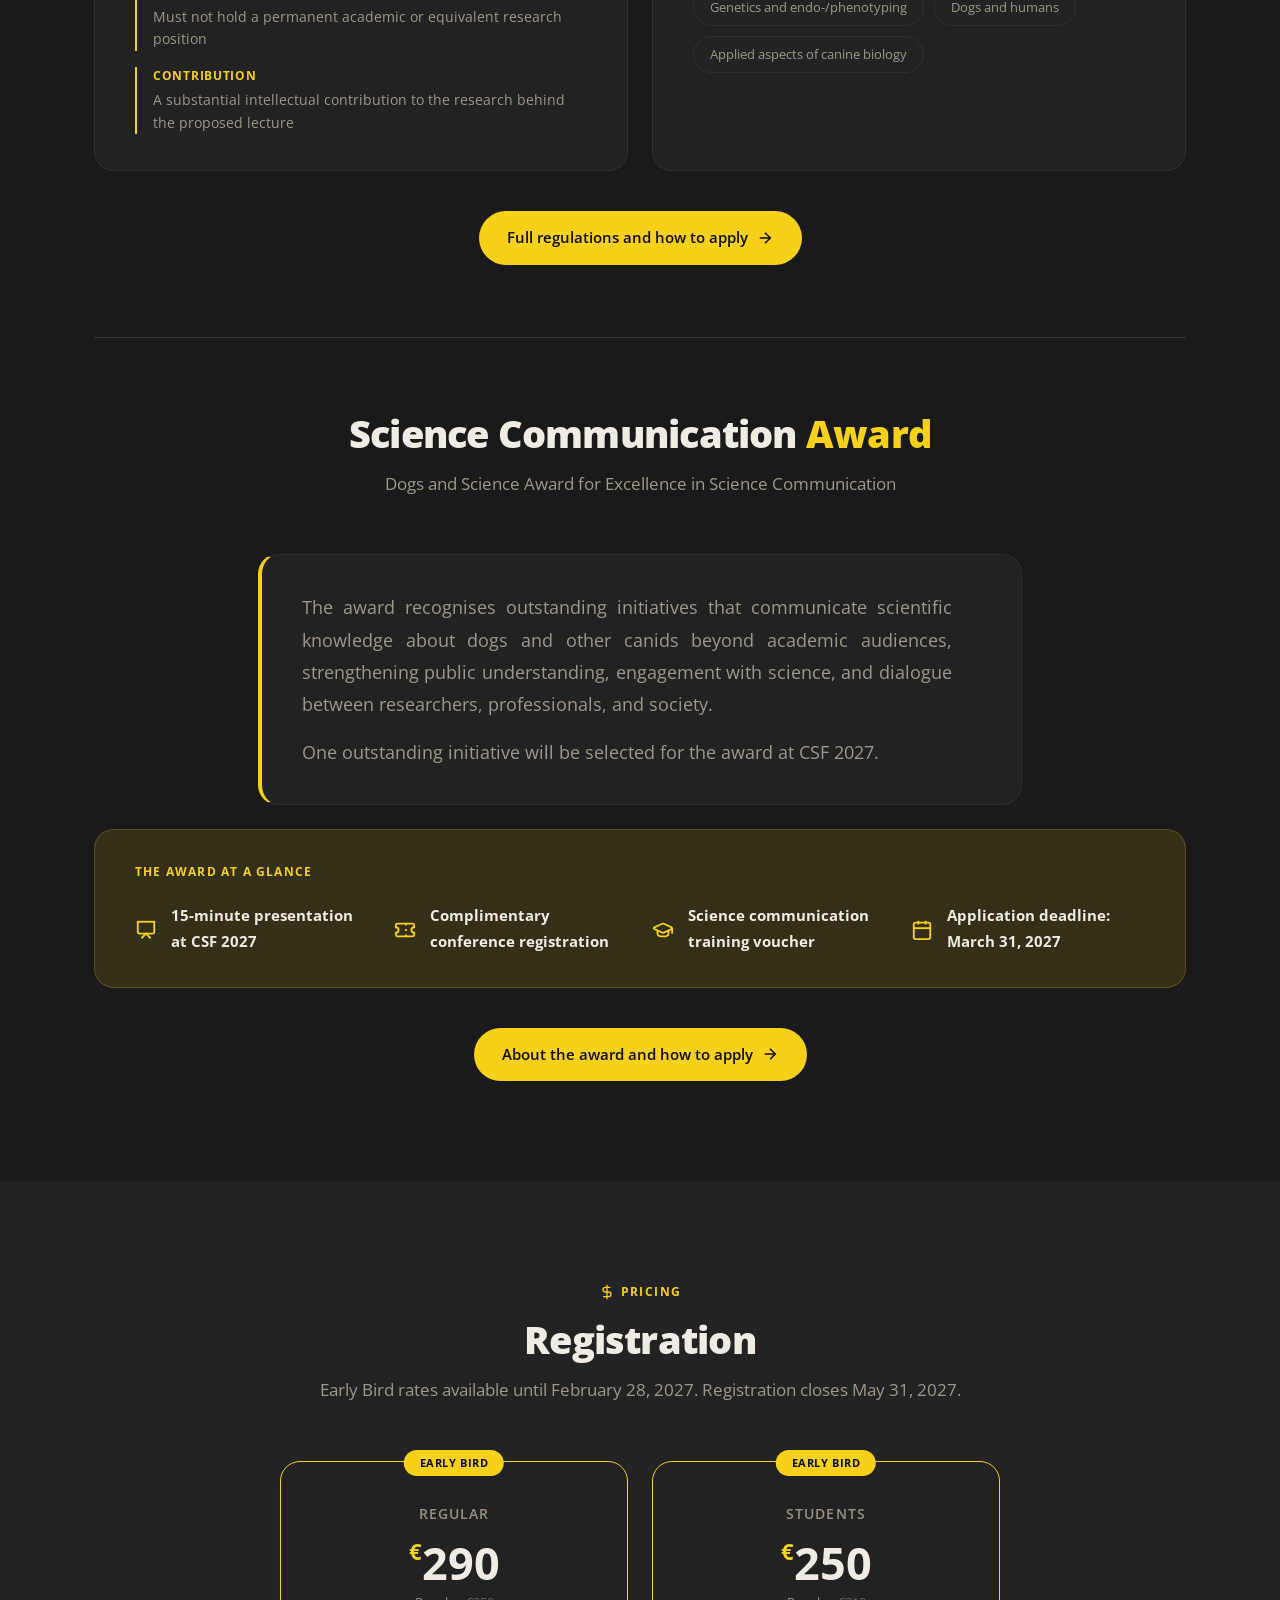
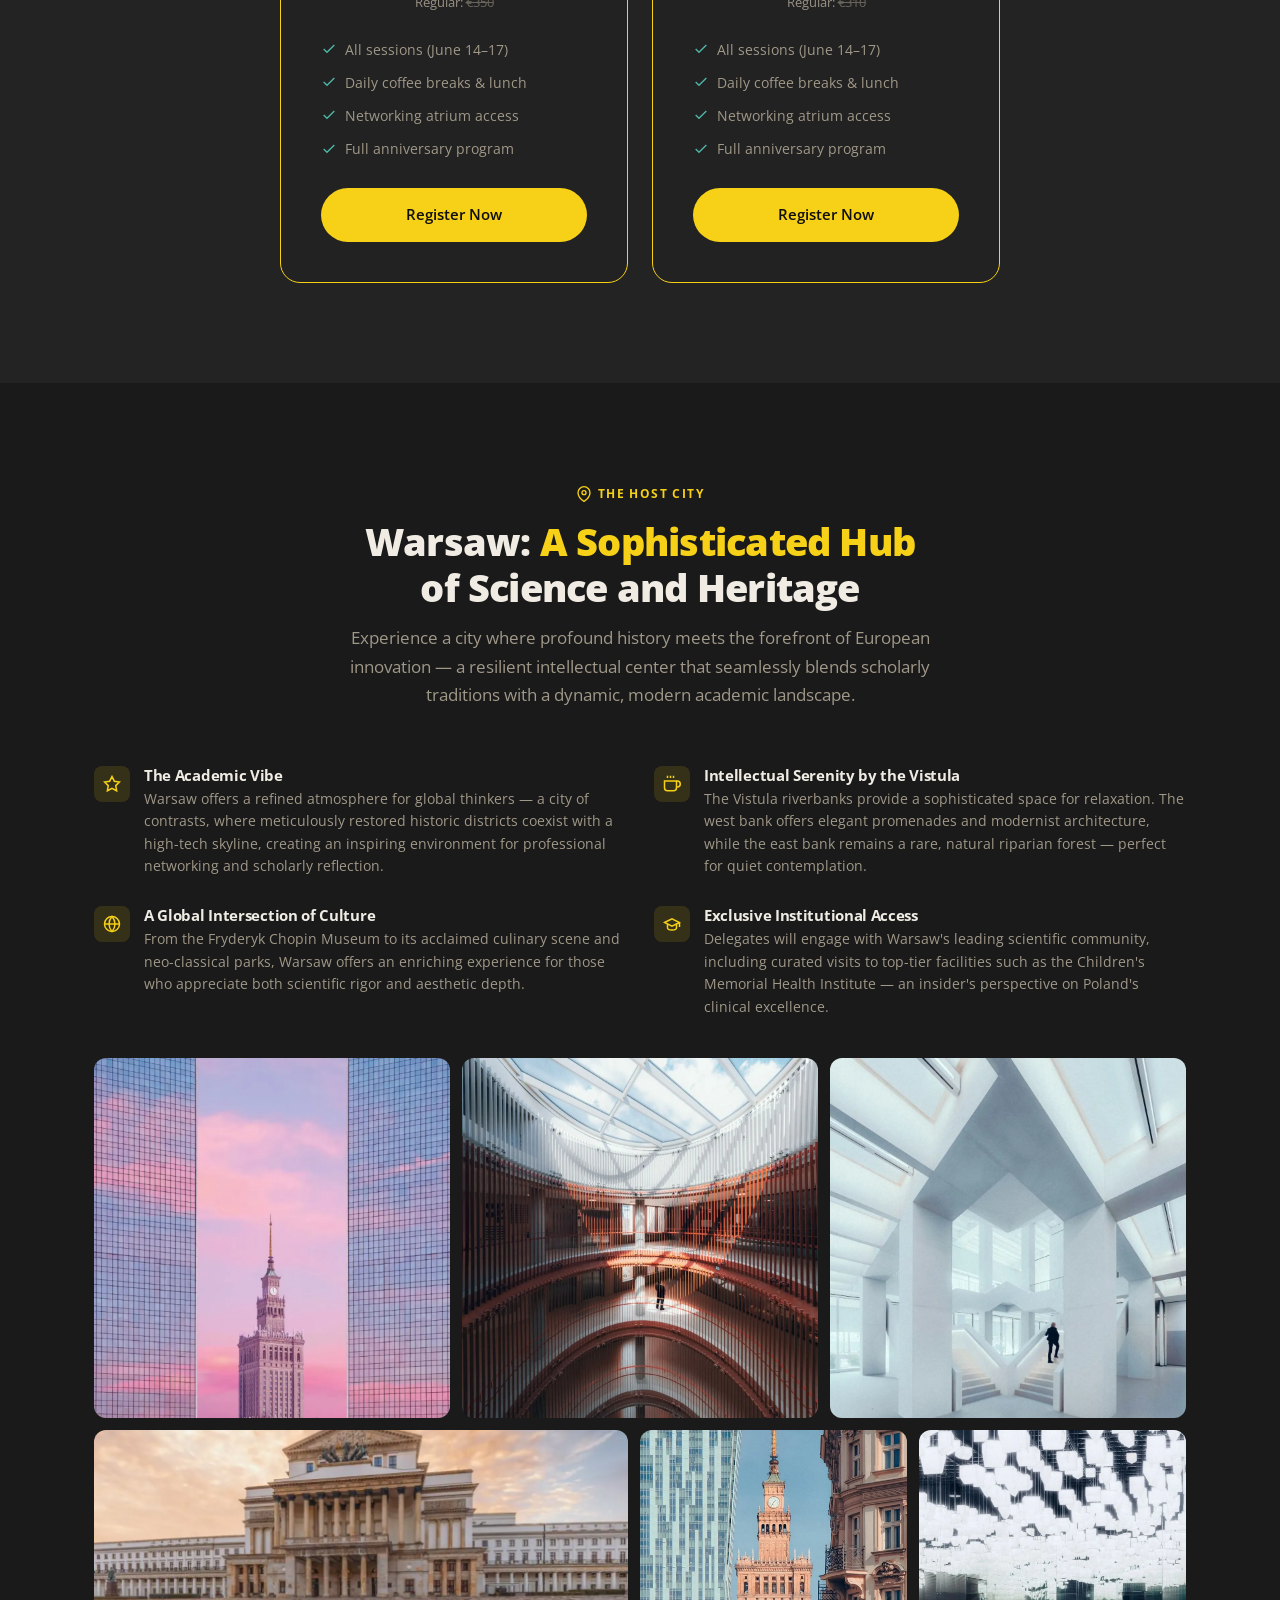
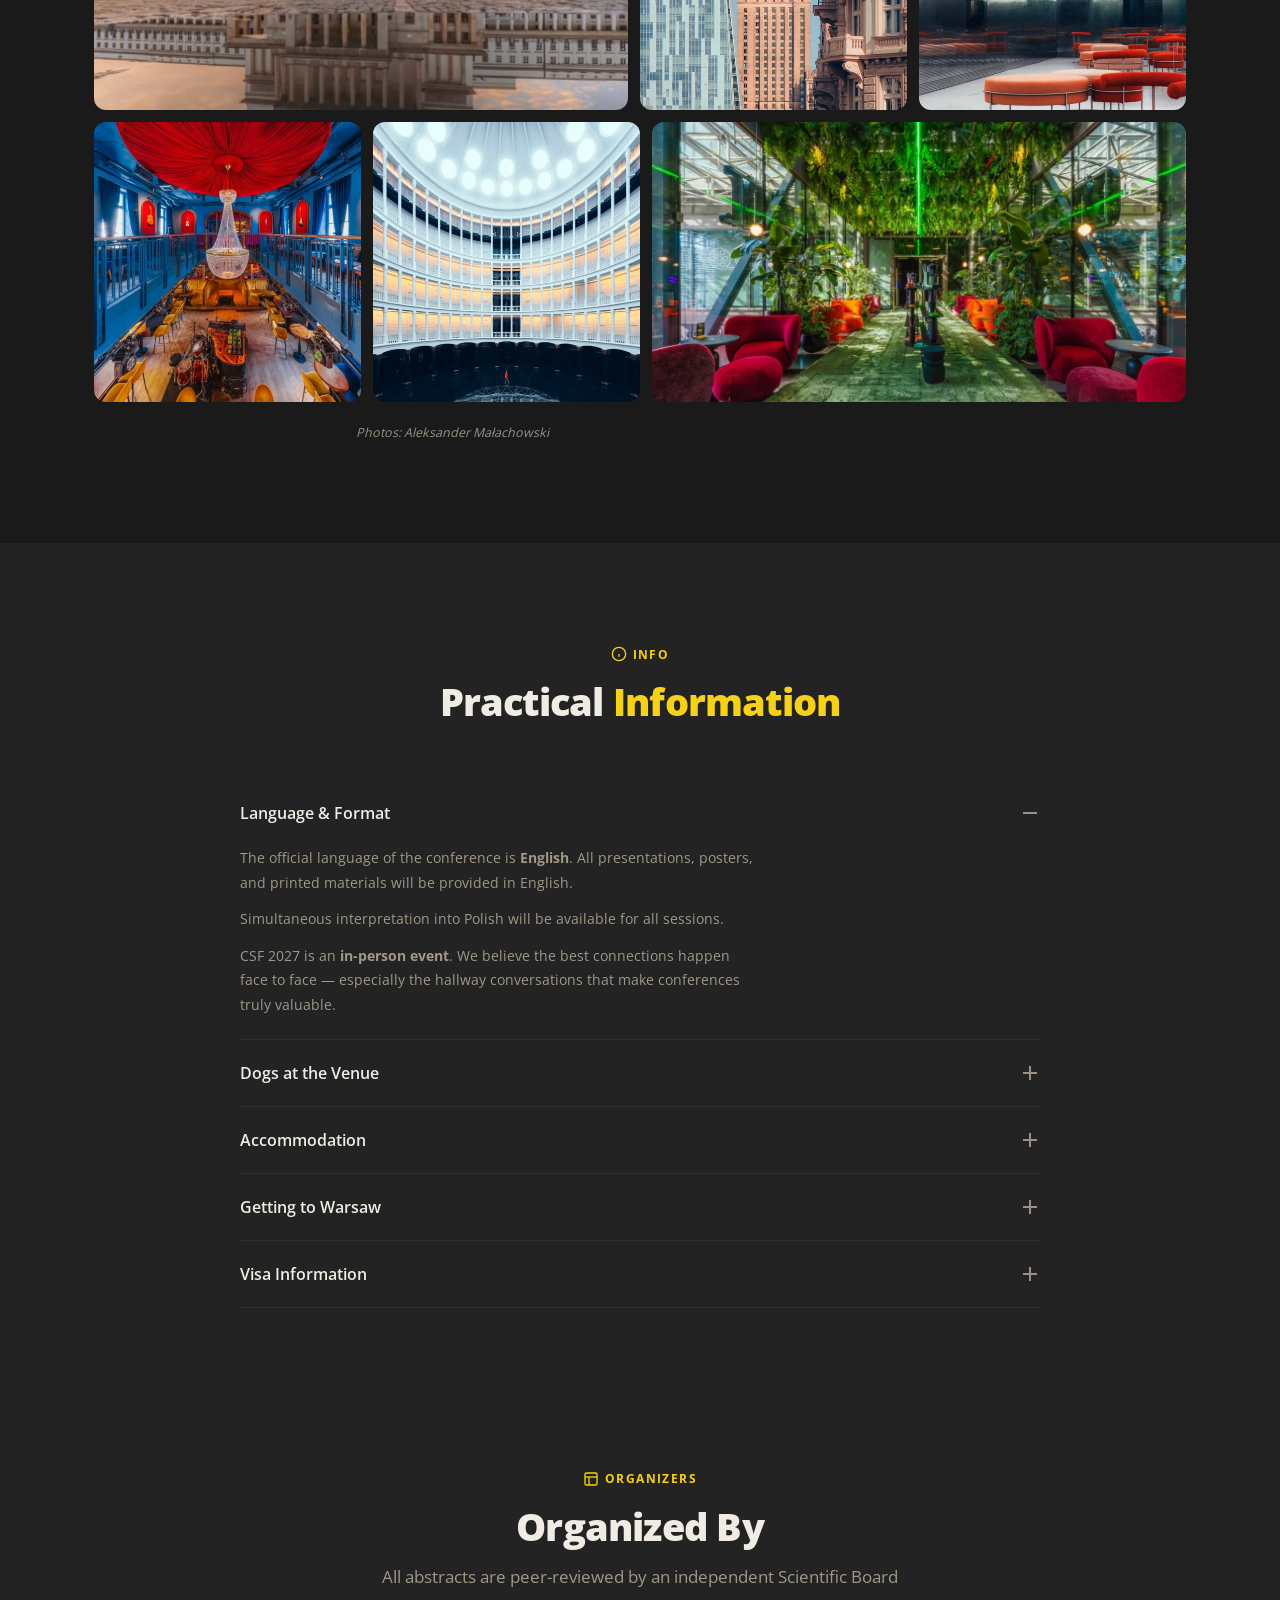
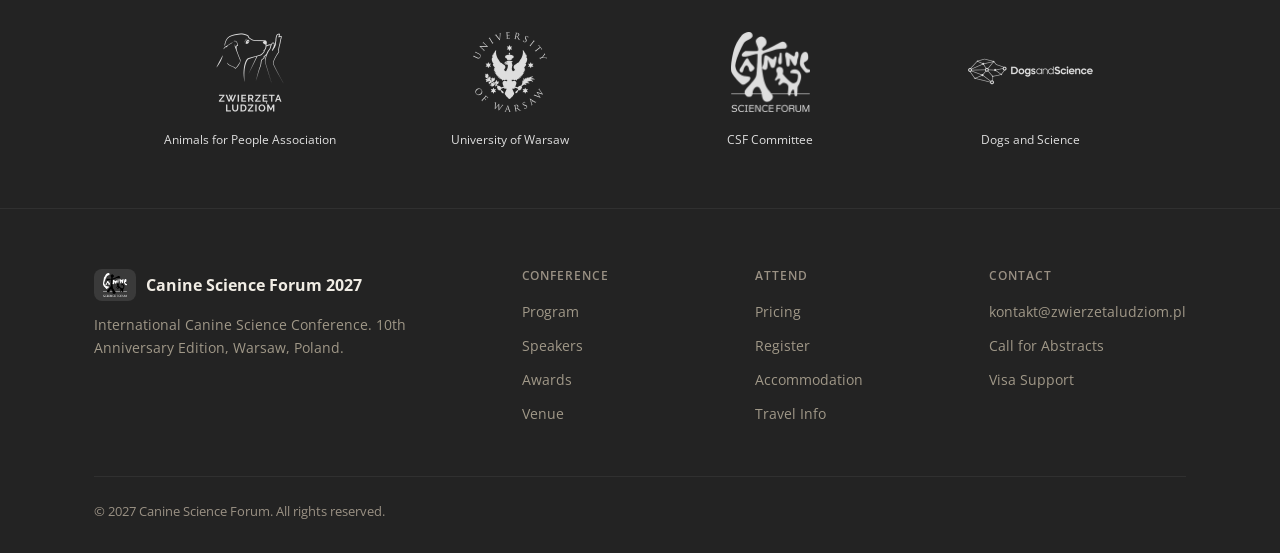
==== commit 2e7347f5: "Publish the preview of csf2027-site af183dc Co-Authored-By: Claude Fable 5.2 <noreply@anthropic.com>" ====
--- a/index.html
+++ b/index.html
@@ -21,8 +21,8 @@
 <link rel="icon" href="favicon.ico" sizes="32x32">
 <link rel="apple-touch-icon" href="apple-touch-icon.png">
 <link rel="preload" href="assets/fonts/open-sans/open-sans-latin.woff2" as="font" type="font/woff2" crossorigin>
-<link rel="stylesheet" href="assets/css/main.css?v=20261123-1">
-<script src="assets/js/main.js?v=20261123-1" defer></script>
+<link rel="stylesheet" href="assets/css/main.css?v=20261123-2">
+<script src="assets/js/main.js?v=20261123-2" defer></script>
 </head>
 <body>
 
@@ -676,7 +676,7 @@
 
     <!-- Intro -->
     <div class="award-intro reveal">
-      <p>The Organizing Committee of the 10th Canine Science Forum invites exceptional early-career researchers to apply for the prestigious Early Career Scientist Award.</p>
+      <p>The Organizing Committee of the Canine Science Forum 2027 invites outstanding early career scientists, including current PhD students, to apply for the Early Career Scientist Award.</p>
       <p>Continuing the CSF tradition, we aim to recognize a rising star in the field. The winner will be invited to deliver a <strong style="color: var(--accent);">plenary lecture</strong>, showcasing their work to the international scientific community.</p>
     </div>
 
@@ -694,15 +694,15 @@
         <div class="award-package-item">
           <svg viewBox="0 0 24 24" fill="none" stroke="currentColor" stroke-width="2"><path d="M21 10c0 7-9 13-9 13s-9-6-9-13a9 9 0 0118 0z"/><circle cx="12" cy="10" r="3"/></svg>
           <div>
-            <strong>Full Coverage</strong>
-            <span>Travel and accommodation expenses included</span>
+            <strong>Travel and Accommodation</strong>
+            <span>Travel expenses up to 1000 EUR and full accommodation costs covered</span>
           </div>
         </div>
         <div class="award-package-item">
           <svg viewBox="0 0 24 24" fill="none" stroke="currentColor" stroke-width="2"><path d="M4 19.5A2.5 2.5 0 016.5 17H20"/><path d="M6.5 2H20v20H6.5A2.5 2.5 0 014 19.5v-15A2.5 2.5 0 016.5 2z"/></svg>
           <div>
-            <strong>Complimentary Access</strong>
-            <span>Free registration for the conference and all social events</span>
+            <strong>Free Registration</strong>
+            <span>Free registration to the conference</span>
           </div>
         </div>
       </div>
@@ -718,15 +718,15 @@
         <ul class="award-criteria">
           <li>
             <span class="award-criteria-label">Career Stage</span>
-            Within 7 years of PhD completion (extensions available for parental leave or military service)
+            Current PhD students, or within seven years of completing a PhD (an extension may be requested after maternity or paternity leave, or military service)
           </li>
           <li>
             <span class="award-criteria-label">Position</span>
-            Must not hold a permanent academic or equivalent position
+            Must not hold a permanent academic or equivalent research position
           </li>
           <li>
-            <span class="award-criteria-label">Role</span>
-            Must be a Principal Investigator (or co-PI) of the submitted research
+            <span class="award-criteria-label">Contribution</span>
+            A substantial intellectual contribution to the research behind the proposed lecture
           </li>
         </ul>
       </div>
@@ -736,14 +736,64 @@
           <svg viewBox="0 0 24 24" fill="none" stroke="currentColor" stroke-width="2"><circle cx="12" cy="12" r="10"/><line x1="2" y1="12" x2="22" y2="12"/><path d="M12 2a15.3 15.3 0 014 10 15.3 15.3 0 01-4 10 15.3 15.3 0 01-4-10 15.3 15.3 0 014-10z"/></svg>
           Scientific Scope
         </h3>
-        <p style="font-size:0.9rem; color:var(--text-secondary); margin-bottom:16px;">The proposed presentation must address one of the following themes:</p>
+        <p style="font-size:0.9rem; color:var(--text-secondary); margin-bottom:16px;">The proposed presentation must be relevant to one or more of these themes:</p>
         <div class="award-themes">
-          <span>Cognition &amp; Behavioural Biology</span>
-          <span>Evolution of Canines</span>
-          <span>Genetics, Endo- &amp; Phenotyping</span>
-          <span>Human-Canine Interactions</span>
-          <span>Applied Aspects of Canine Biology</span>
-        </div>
+          <span>Cognition</span>
+          <span>Behavioural biology</span>
+          <span>Evolution of canines</span>
+          <span>Genetics and endo-/phenotyping</span>
+          <span>Dogs and humans</span>
+          <span>Applied aspects of canine biology</span>
+        </div>
+      </div>
+    </div>
+
+    <div class="award-more reveal">
+      <a href="early-career-award/" class="btn btn-primary">
+        Full regulations and how to apply
+        <svg viewBox="0 0 24 24" fill="none" stroke="currentColor" stroke-width="2" aria-hidden="true"><line x1="5" y1="12" x2="19" y2="12"/><polyline points="12 5 19 12 12 19"/></svg>
+      </a>
+    </div>
+
+    <!-- Second award: Dogs and Science Award for Excellence in Science Communication -->
+    <div class="award-second">
+      <div class="section-header reveal">
+        <h2>Science Communication <span class="accent">Award</span></h2>
+        <p>Dogs and Science Award for Excellence in Science Communication</p>
+      </div>
+
+      <div class="award-intro reveal">
+        <p>The award recognises outstanding initiatives that communicate scientific knowledge about dogs and other canids beyond academic audiences, strengthening public understanding, engagement with science, and dialogue between researchers, professionals, and society.</p>
+        <p>One outstanding initiative will be selected for the award at CSF 2027.</p>
+      </div>
+
+      <div class="award-package reveal">
+        <div class="award-package-title">The Award at a Glance</div>
+        <ul class="award-package-items award-package-items--four">
+          <li class="award-package-item">
+            <svg viewBox="0 0 24 24" fill="none" stroke="currentColor" stroke-width="2" aria-hidden="true"><path d="M2 3h20"/><path d="M21 3v11a2 2 0 0 1-2 2H5a2 2 0 0 1-2-2V3"/><path d="m7 21 5-5 5 5"/></svg>
+            <div><strong>15-minute presentation at CSF 2027</strong></div>
+          </li>
+          <li class="award-package-item">
+            <svg viewBox="0 0 24 24" fill="none" stroke="currentColor" stroke-width="2" aria-hidden="true"><path d="M2 9a3 3 0 0 1 0 6v2a2 2 0 0 0 2 2h16a2 2 0 0 0 2-2v-2a3 3 0 0 1 0-6V7a2 2 0 0 0-2-2H4a2 2 0 0 0-2 2Z"/><path d="M13 5v2"/><path d="M13 17v2"/><path d="M13 11v2"/></svg>
+            <div><strong>Complimentary conference registration</strong></div>
+          </li>
+          <li class="award-package-item">
+            <svg viewBox="0 0 24 24" fill="none" stroke="currentColor" stroke-width="2" aria-hidden="true"><path d="M21.42 10.922a1 1 0 0 0-.019-1.838L12.83 5.18a2 2 0 0 0-1.66 0L2.6 9.08a1 1 0 0 0 0 1.832l8.57 3.908a2 2 0 0 0 1.66 0z"/><path d="M22 10v6"/><path d="M6 12.5V16a6 3 0 0 0 12 0v-3.5"/></svg>
+            <div><strong>Science communication training voucher</strong></div>
+          </li>
+          <li class="award-package-item">
+            <svg viewBox="0 0 24 24" fill="none" stroke="currentColor" stroke-width="2" aria-hidden="true"><rect x="3" y="4" width="18" height="18" rx="2"/><line x1="16" y1="2" x2="16" y2="6"/><line x1="8" y1="2" x2="8" y2="6"/><line x1="3" y1="10" x2="21" y2="10"/></svg>
+            <div><strong>Application deadline: <span class="nowrap">March 31, 2027</span></strong></div>
+          </li>
+        </ul>
+      </div>
+
+      <div class="award-more reveal">
+        <a href="science-communication-award/" class="btn btn-primary">
+          About the award and how to apply
+          <svg viewBox="0 0 24 24" fill="none" stroke="currentColor" stroke-width="2" aria-hidden="true"><line x1="5" y1="12" x2="19" y2="12"/><polyline points="12 5 19 12 12 19"/></svg>
+        </a>
       </div>
     </div>
 
@@ -983,7 +1033,7 @@
         <h3>Conference</h3>
         <a href="#program">Program</a>
         <a href="#speakers">Speakers</a>
-        <a href="#awards">Award</a>
+        <a href="#awards">Awards</a>
         <a href="#venue">Venue</a>
       </div>
       <div class="footer-col">
--- a/assets/css/main.css
+++ b/assets/css/main.css
@@ -1506,6 +1506,33 @@
   padding: 6px 16px;
   font-size: 0.83rem;
   color: var(--text-secondary);
+}
+
+/* Link to the award page (early-career-award/) */
+.award-more {
+  margin-top: 40px;
+  text-align: center;
+}
+
+/* Second award (science-communication-award/): a separate block below the first */
+.award-second {
+  margin-top: 72px;
+  padding-top: 72px;
+  border-top: 1px solid var(--border-hover);
+}
+
+.award-package-items--four {
+  list-style: none;
+  grid-template-columns: repeat(4, 1fr);
+}
+
+.award-package-items--four .award-package-item { align-items: center; }
+.award-package-items--four .award-package-item strong { margin-bottom: 0; }
+.award-second .section-header h2 { text-wrap: balance; }
+.award-second .nowrap { white-space: nowrap; font-size: inherit; color: inherit; line-height: inherit; } /* not styled as .award-package-item span */
+
+@media (max-width: 1060px) {
+  .award-package-items--four { grid-template-columns: repeat(2, 1fr); }
 }
 
 /* ═══════════════════════════════════════
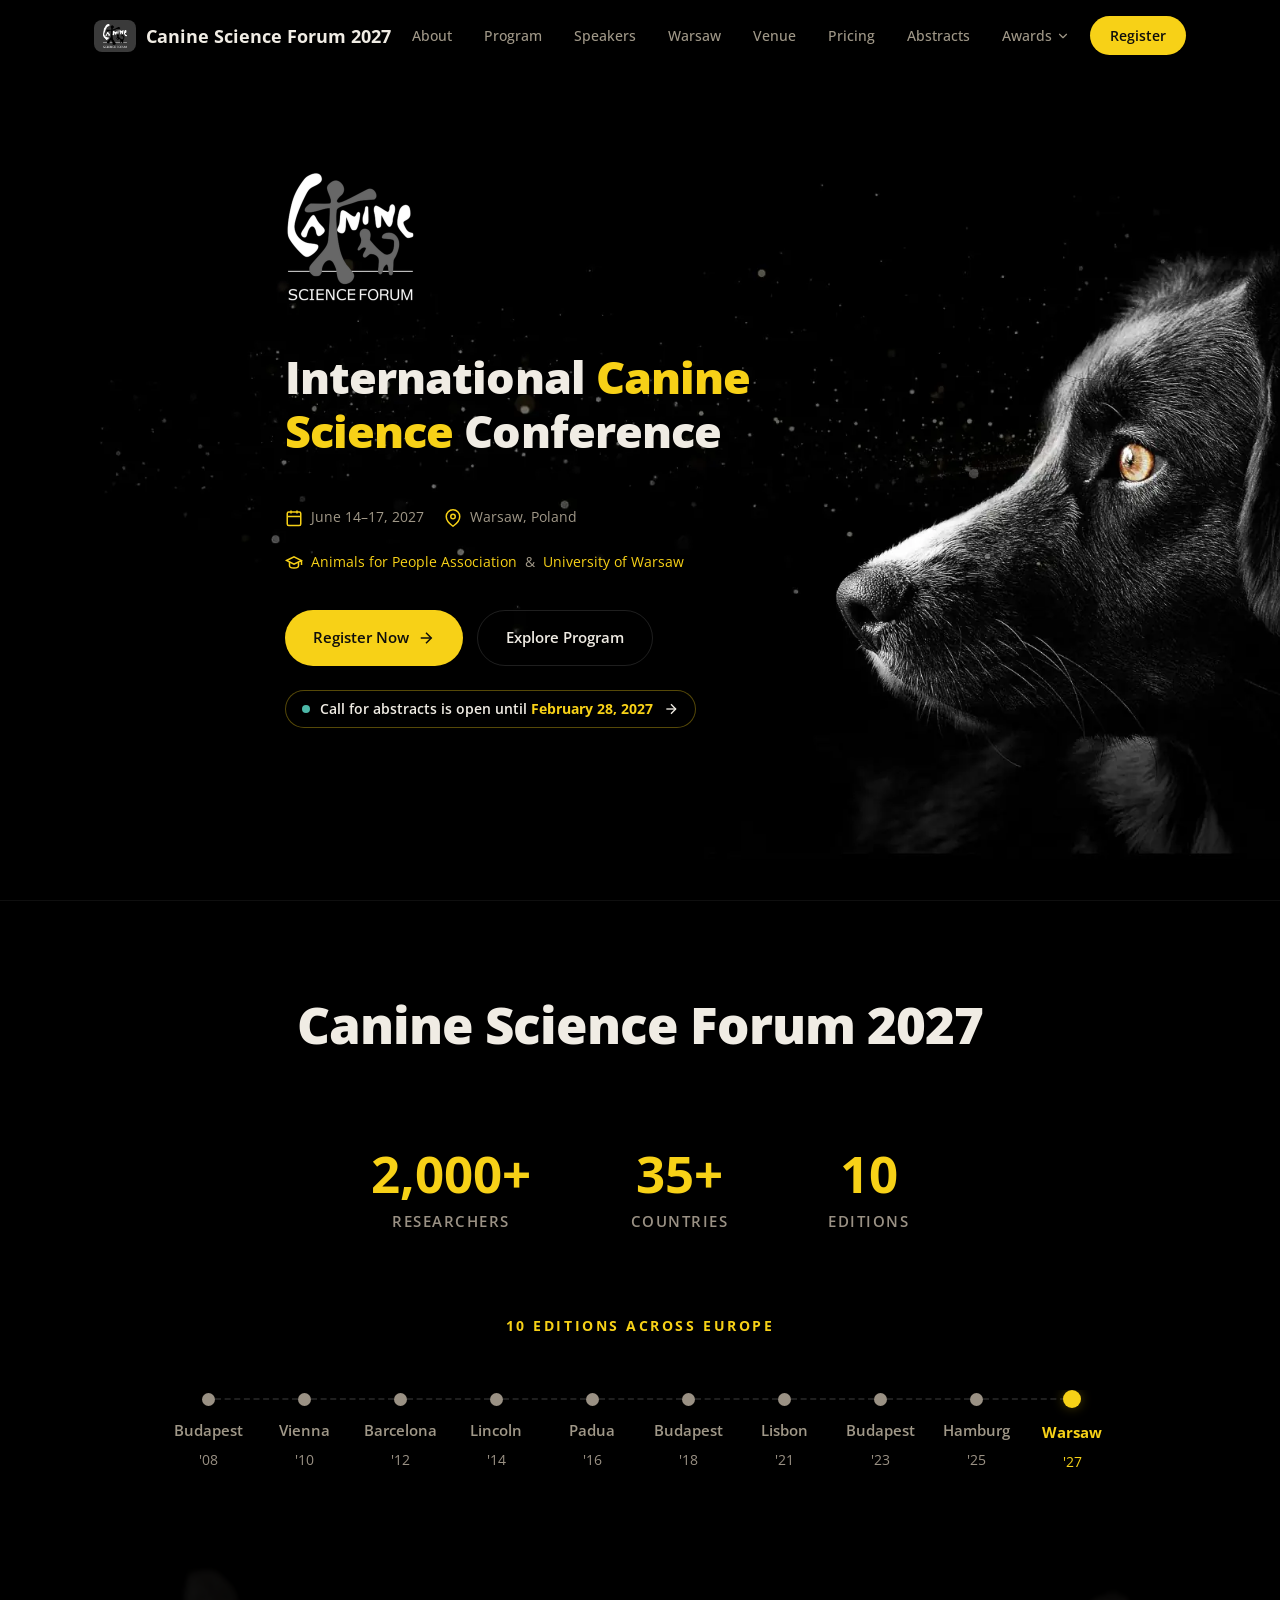
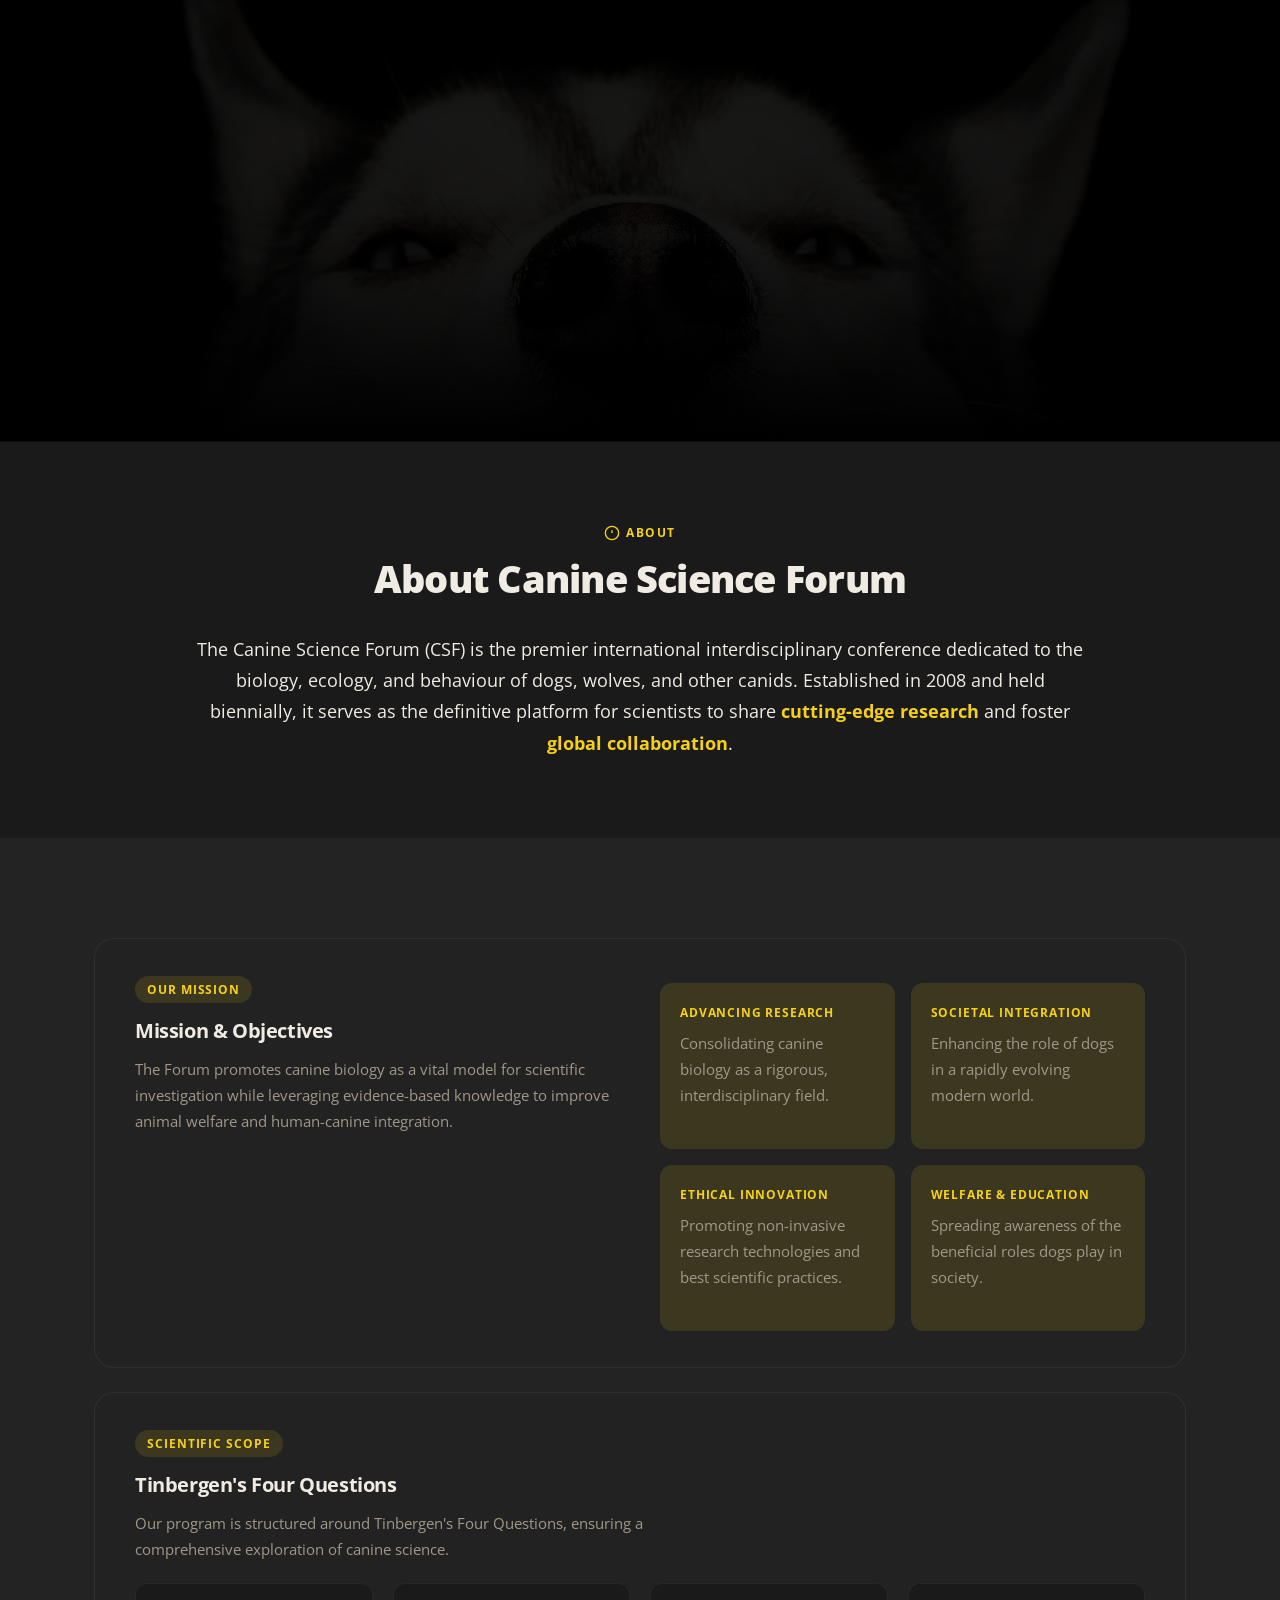
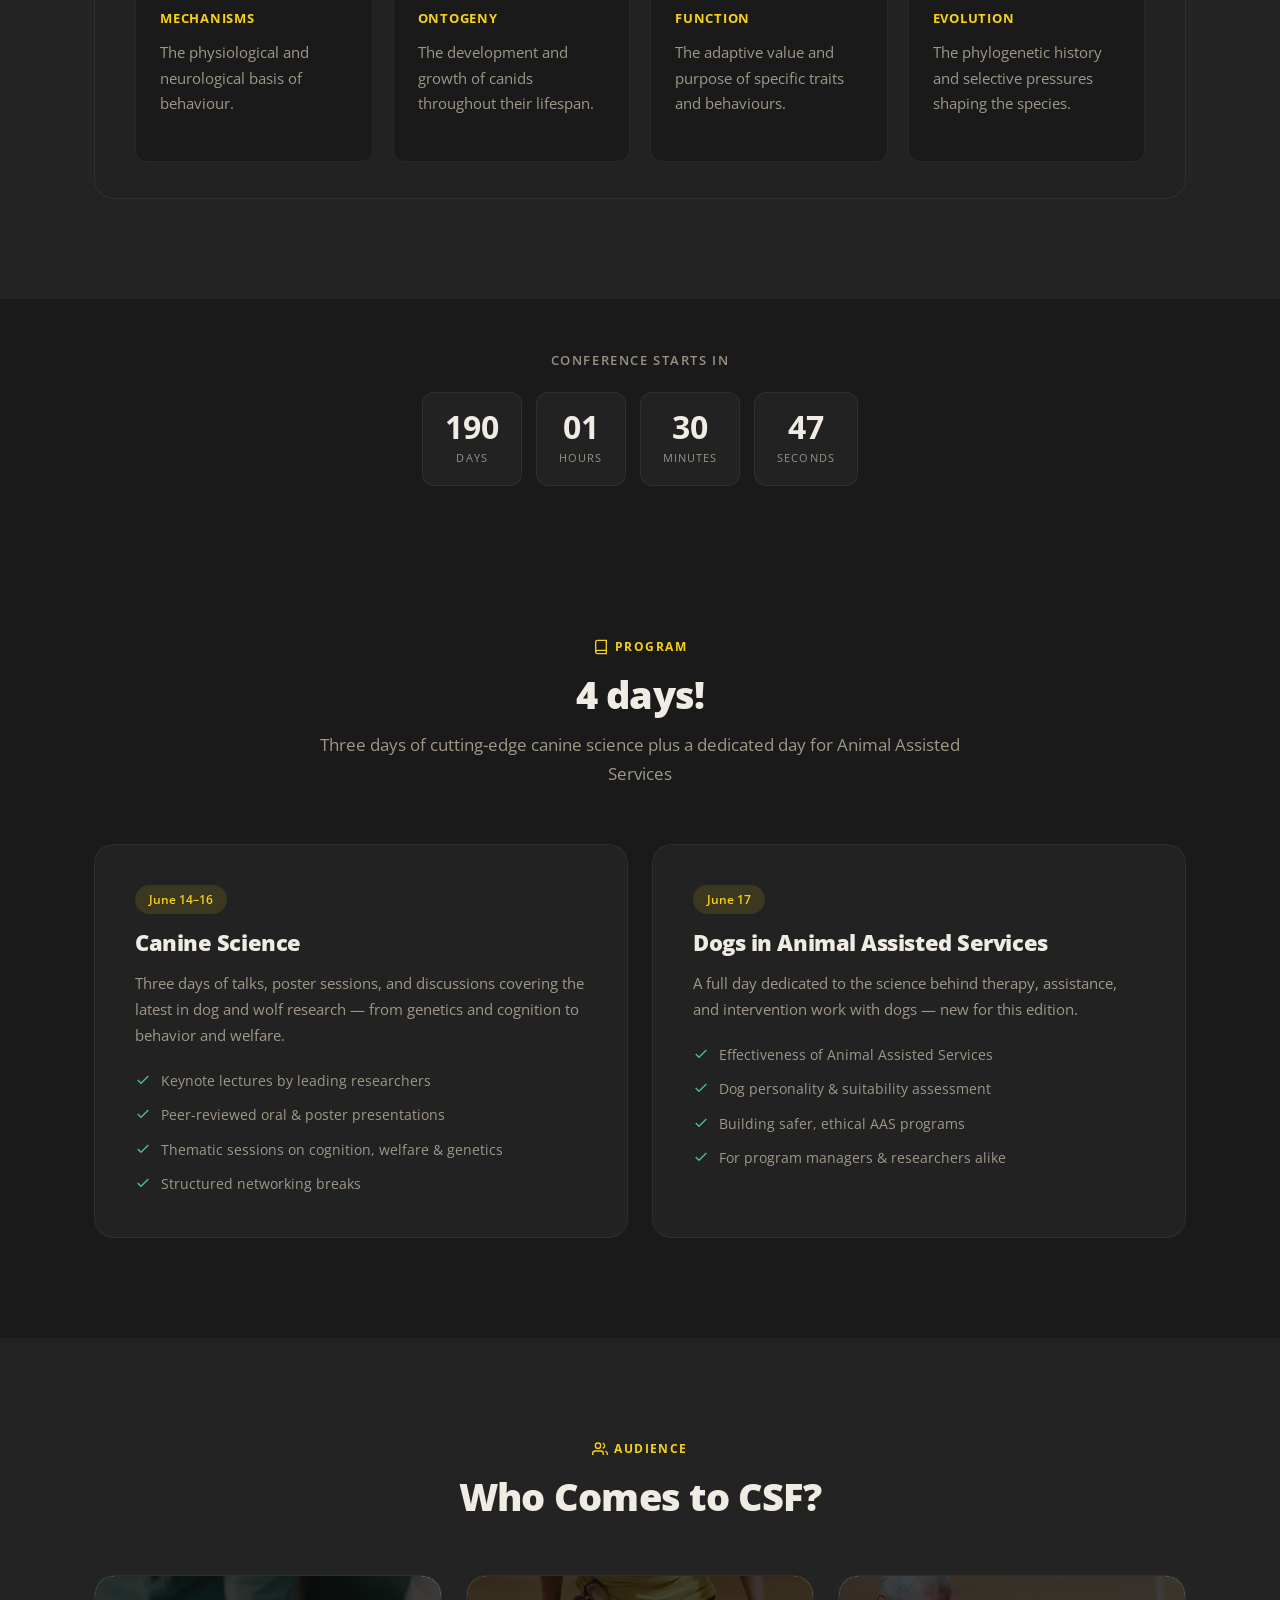
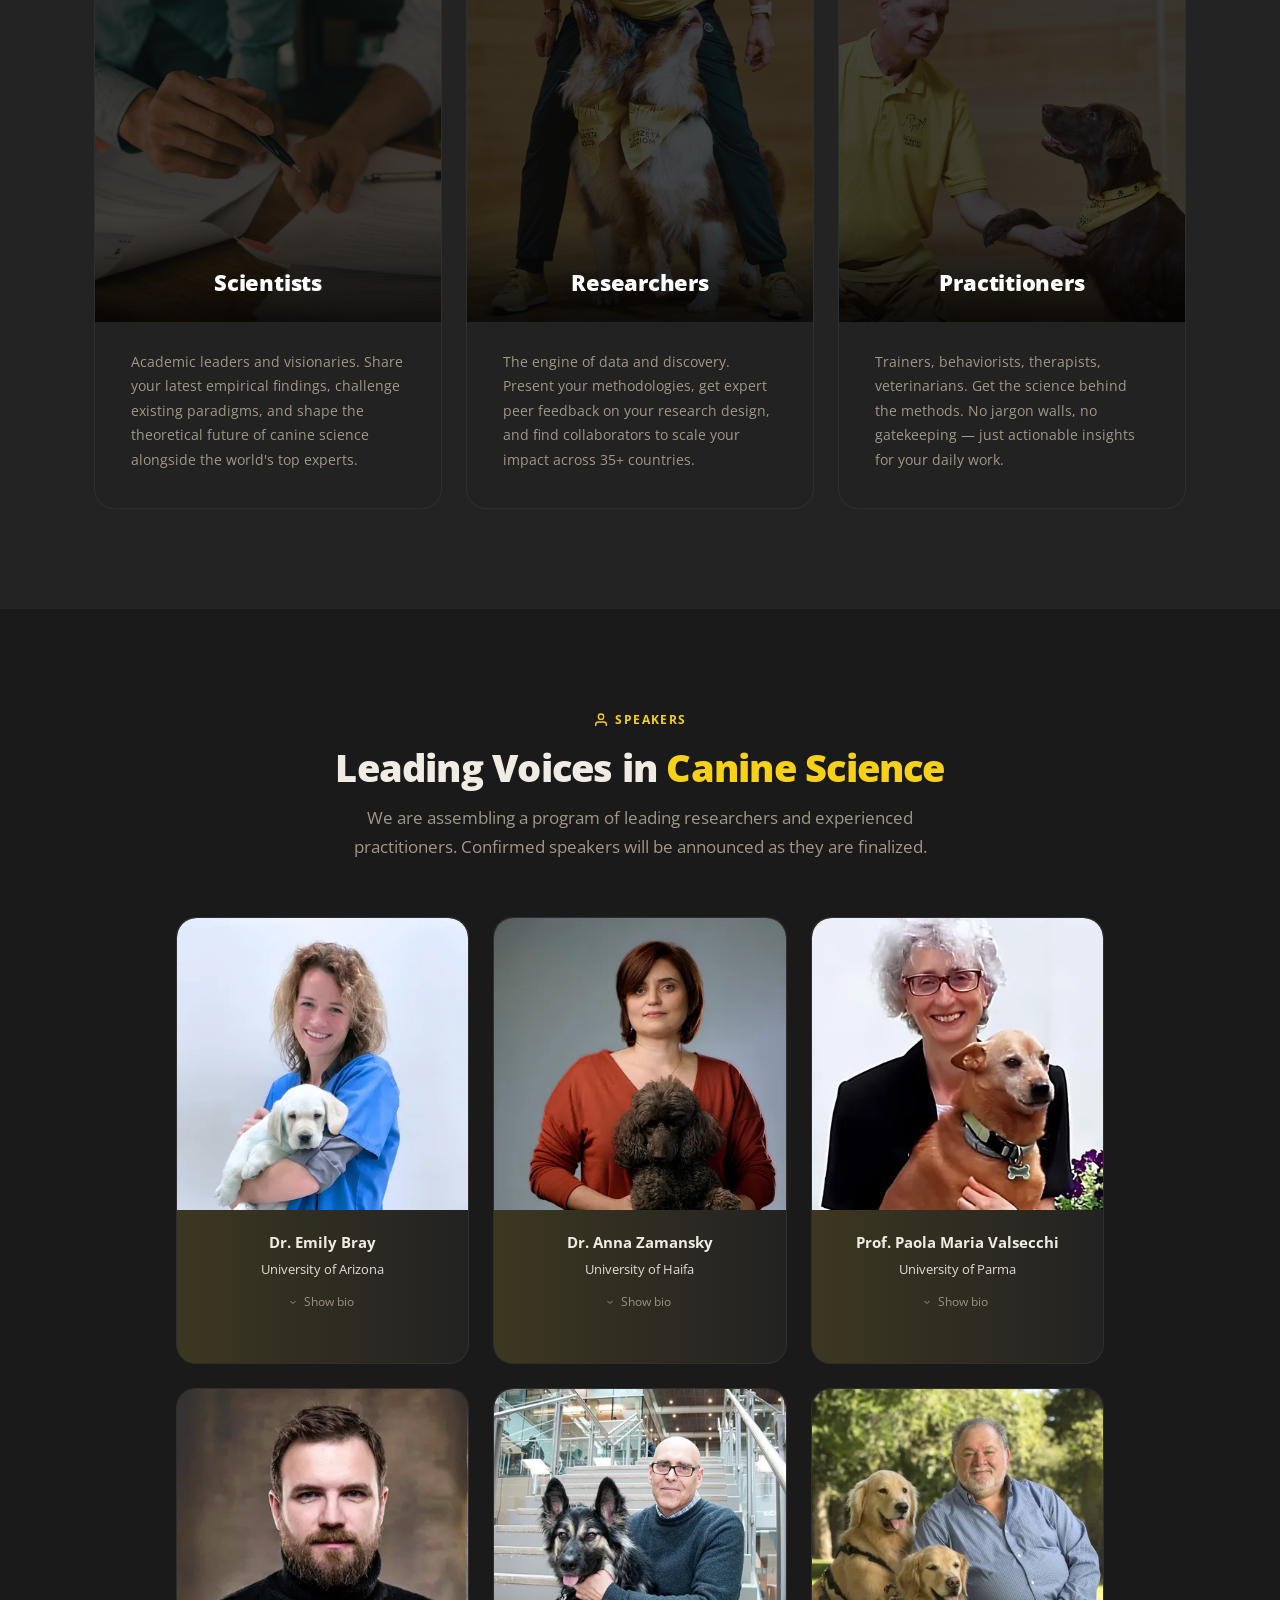
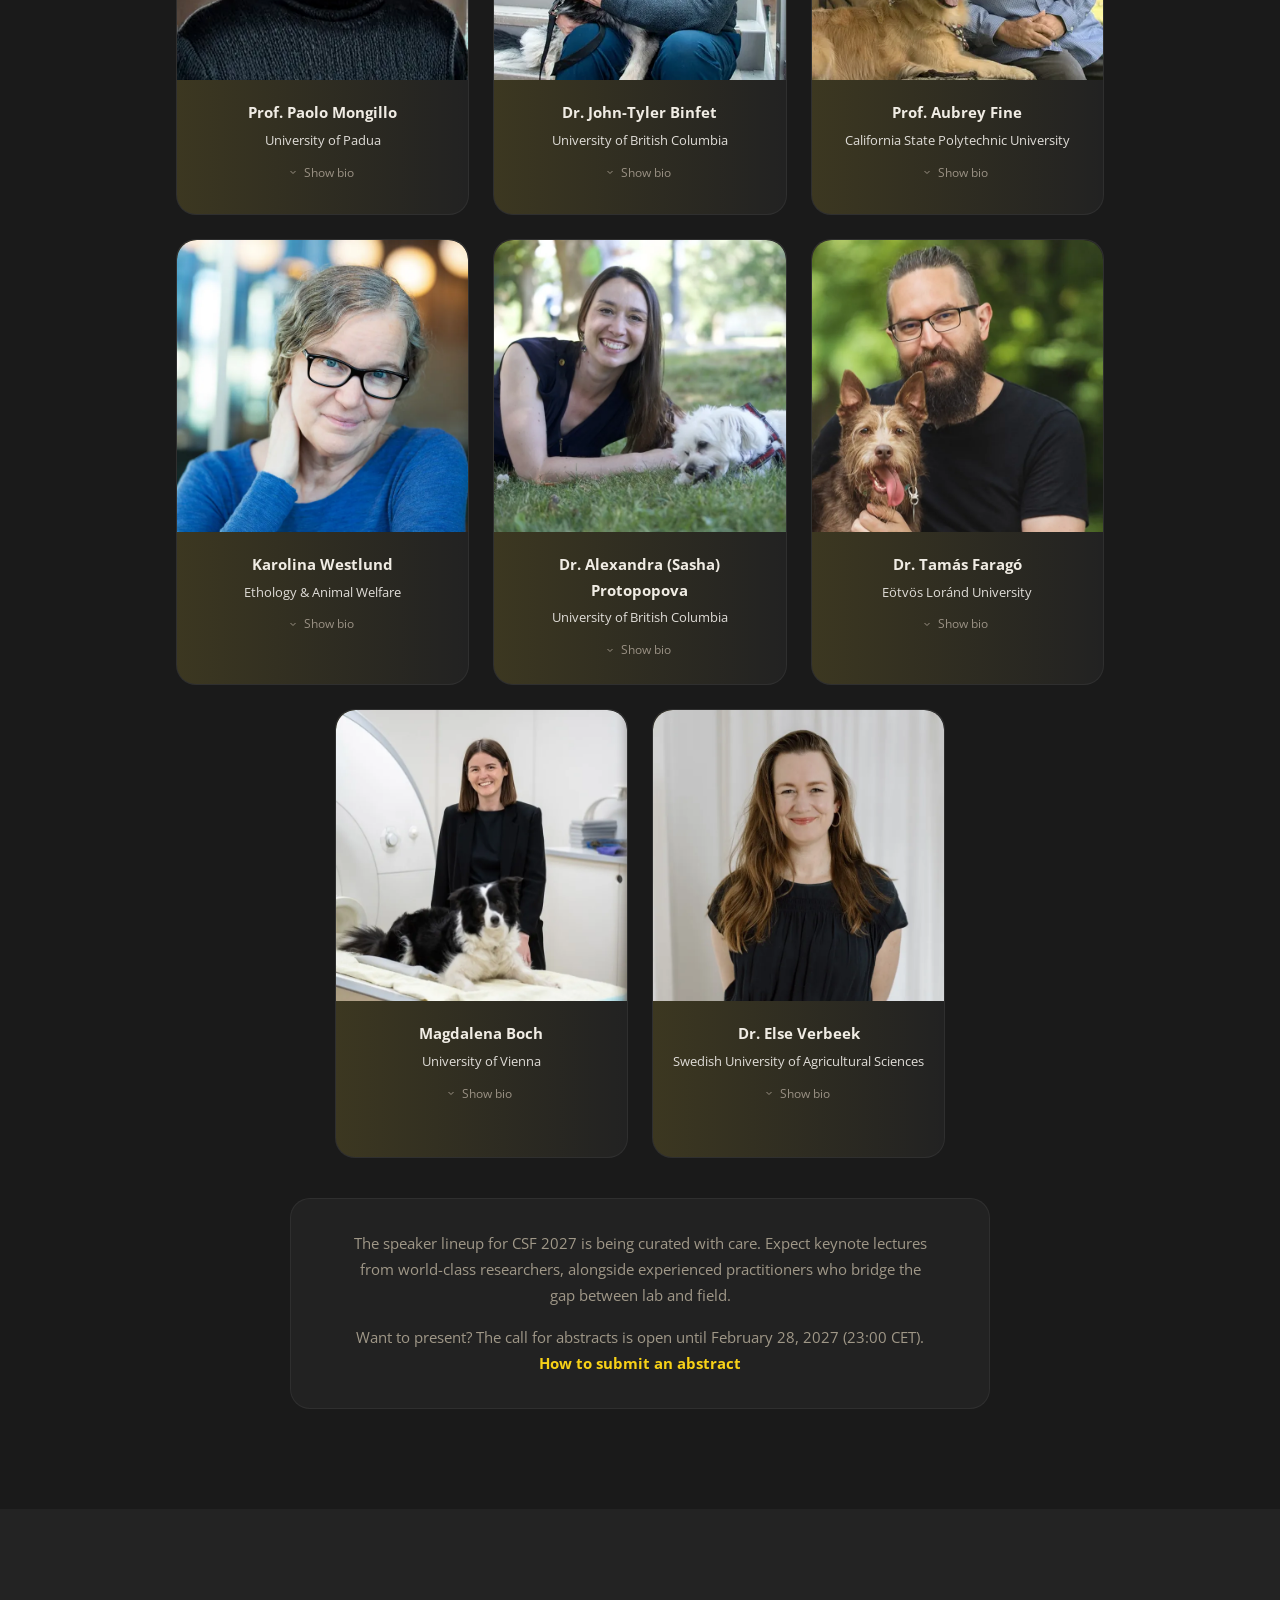
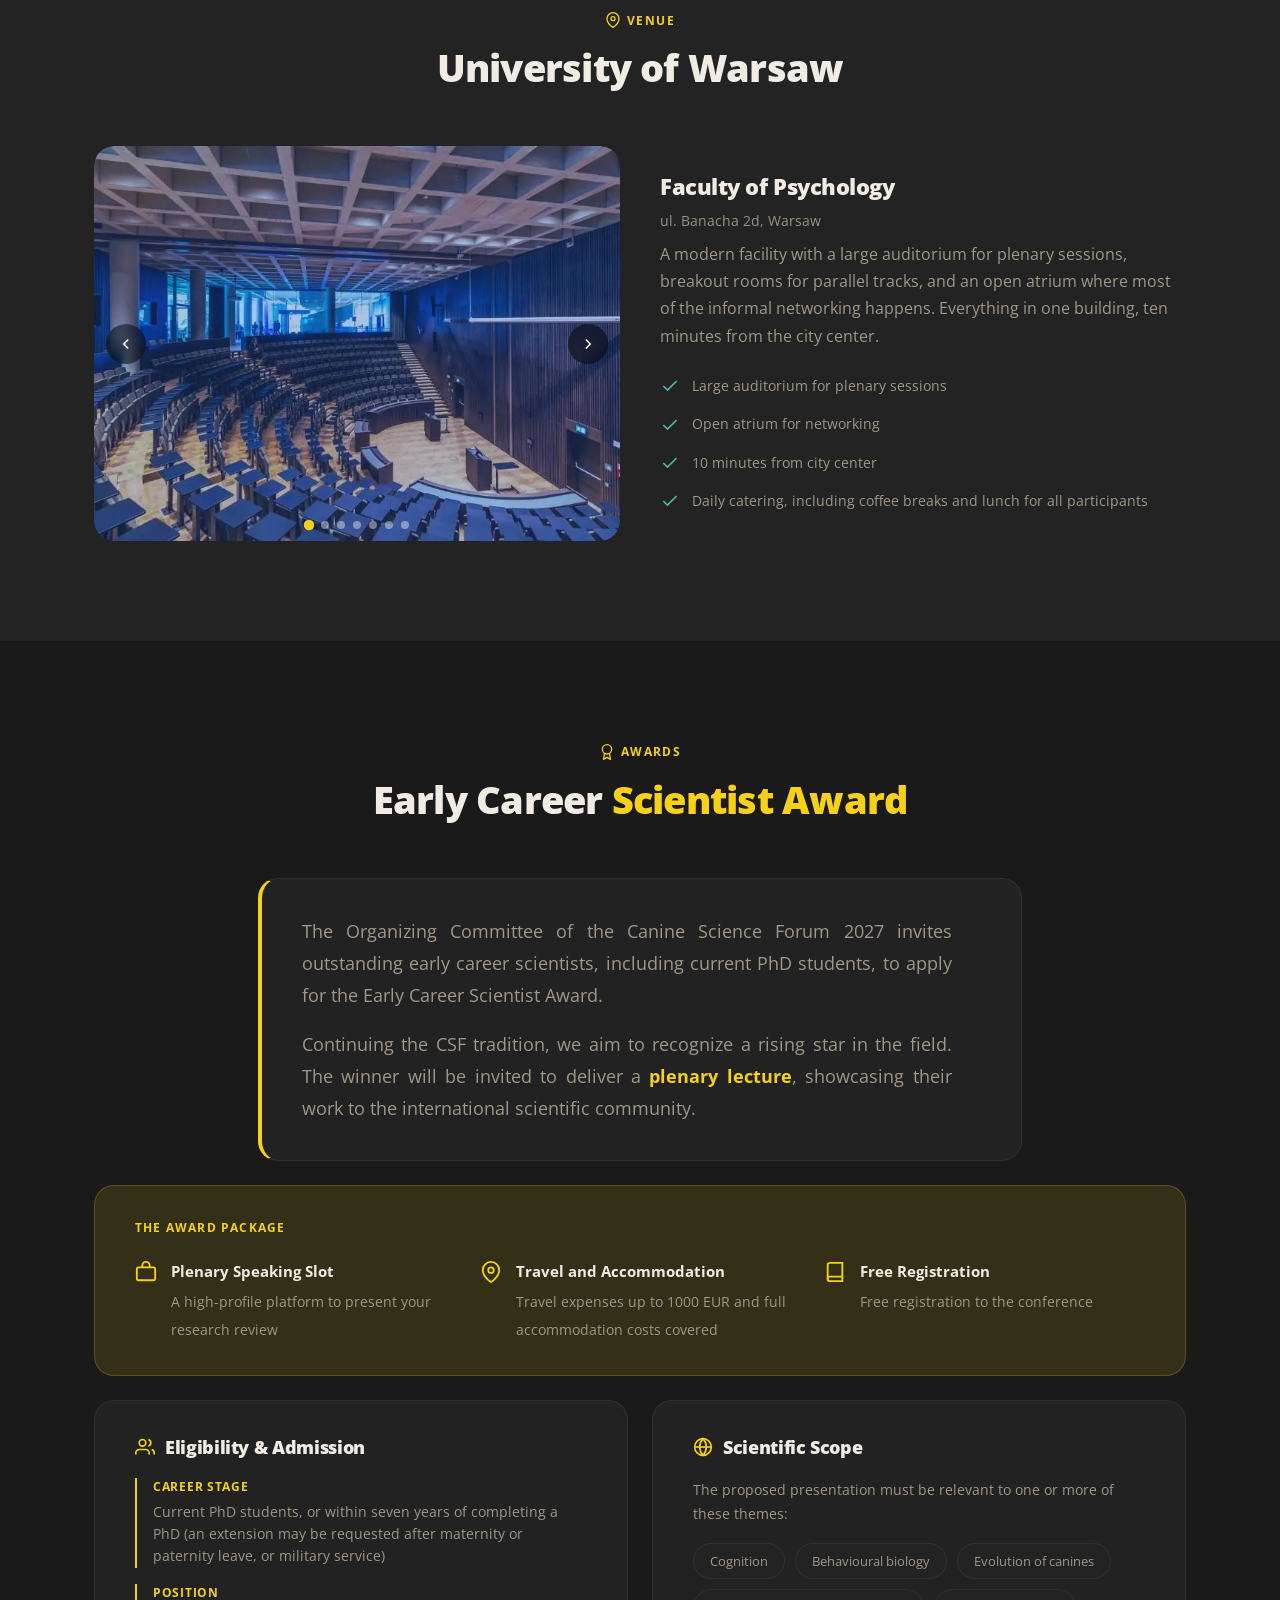
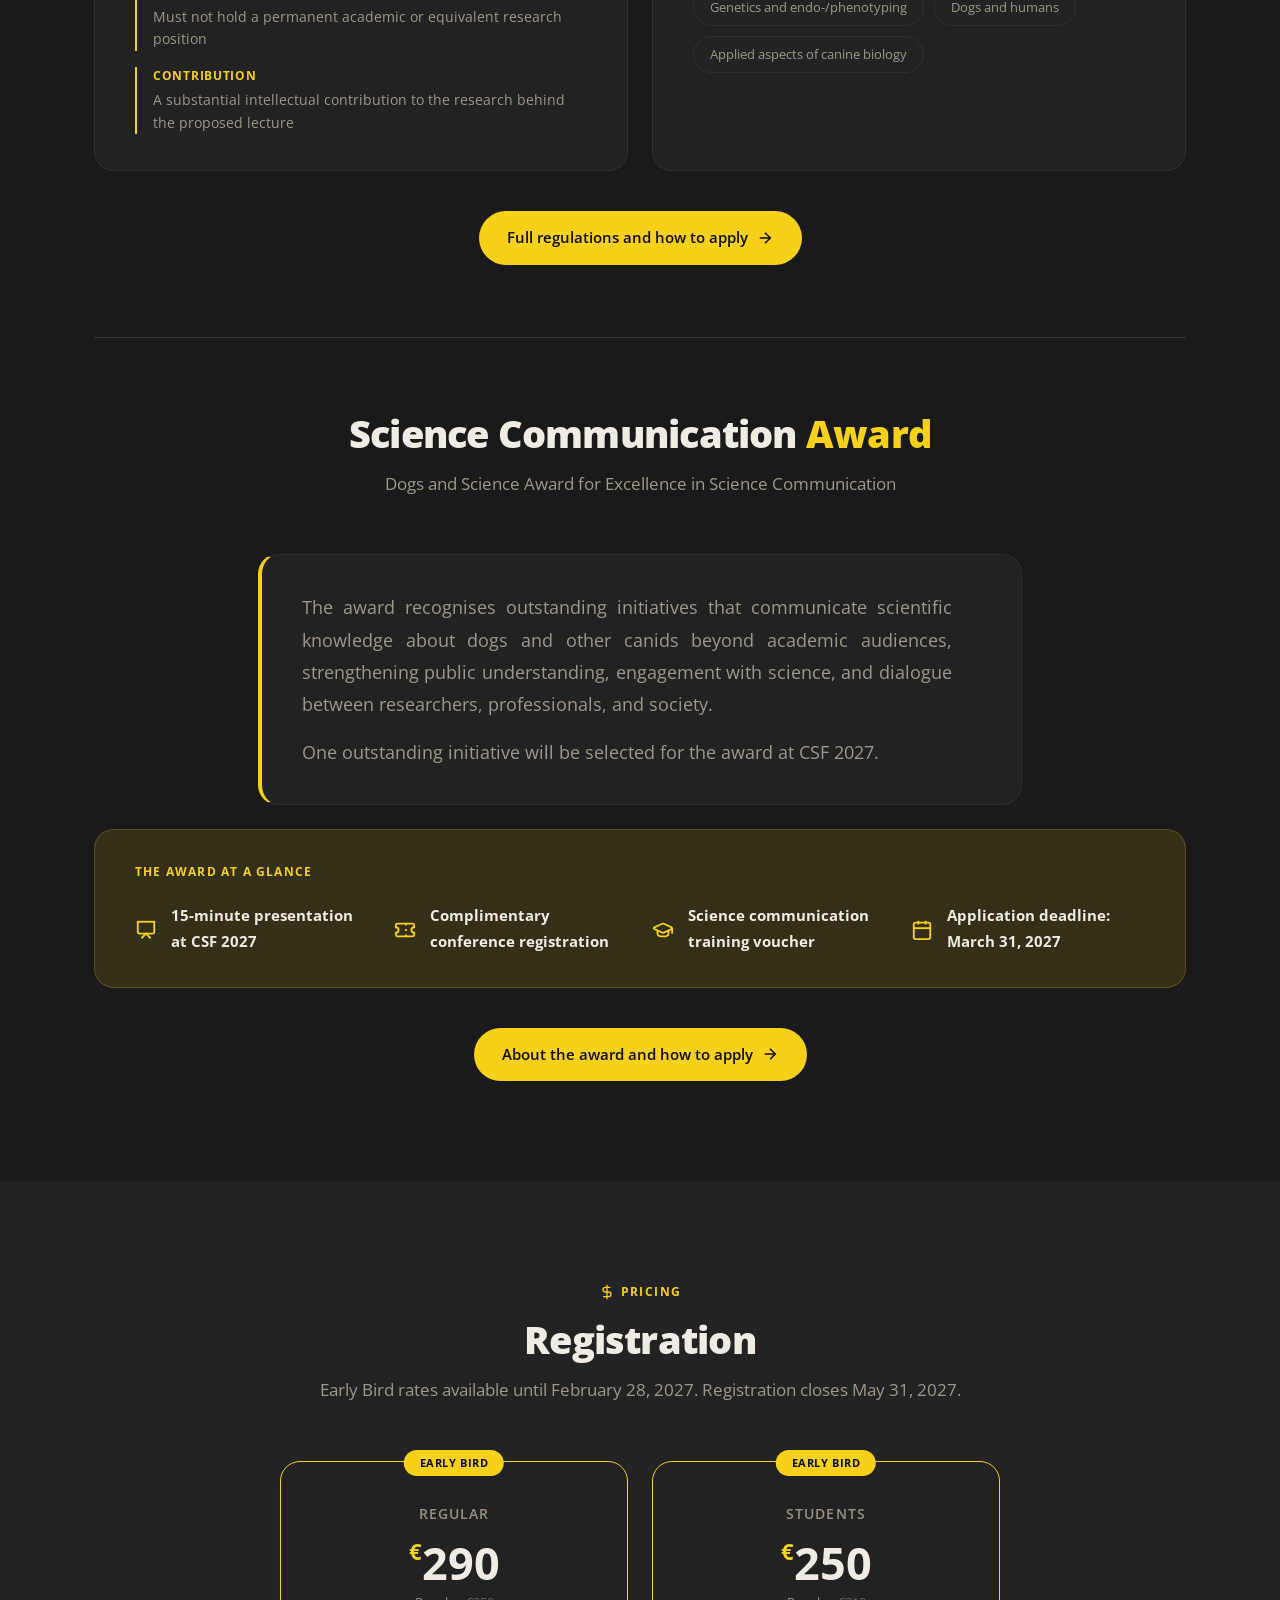
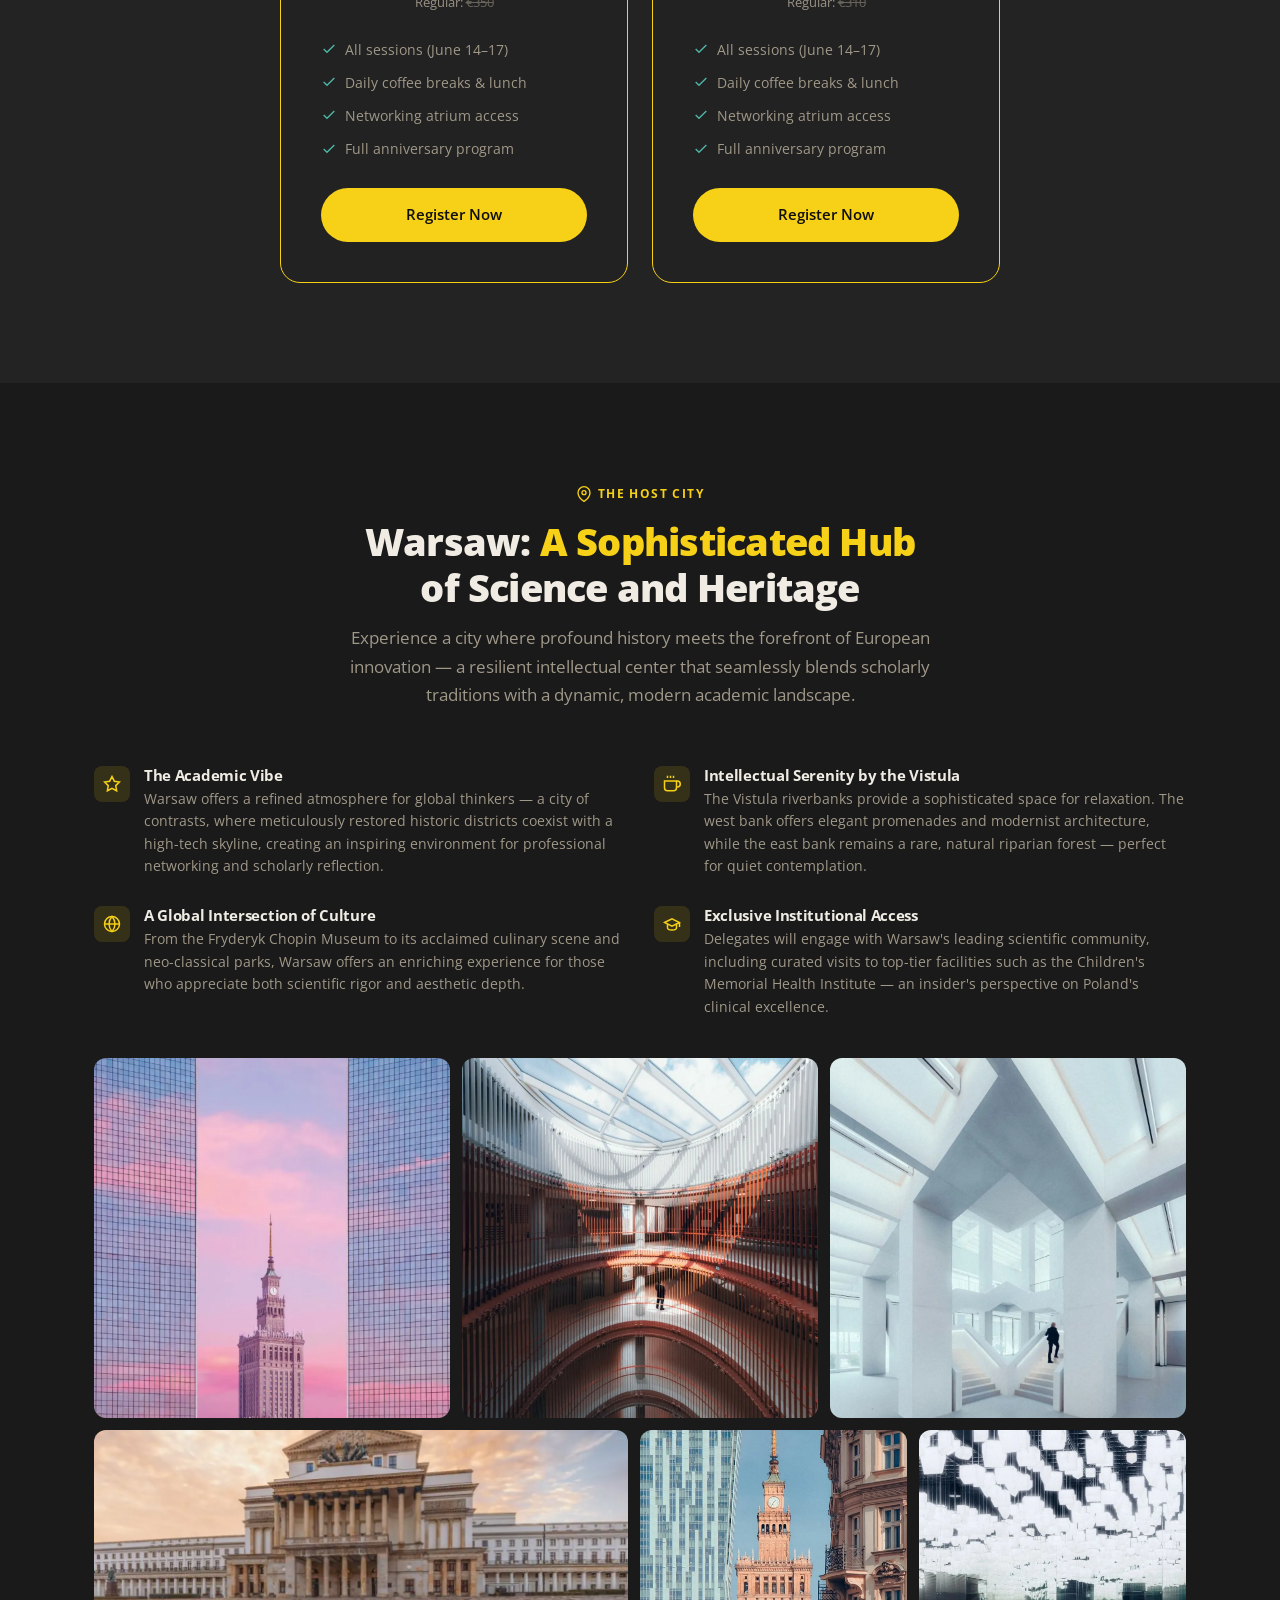
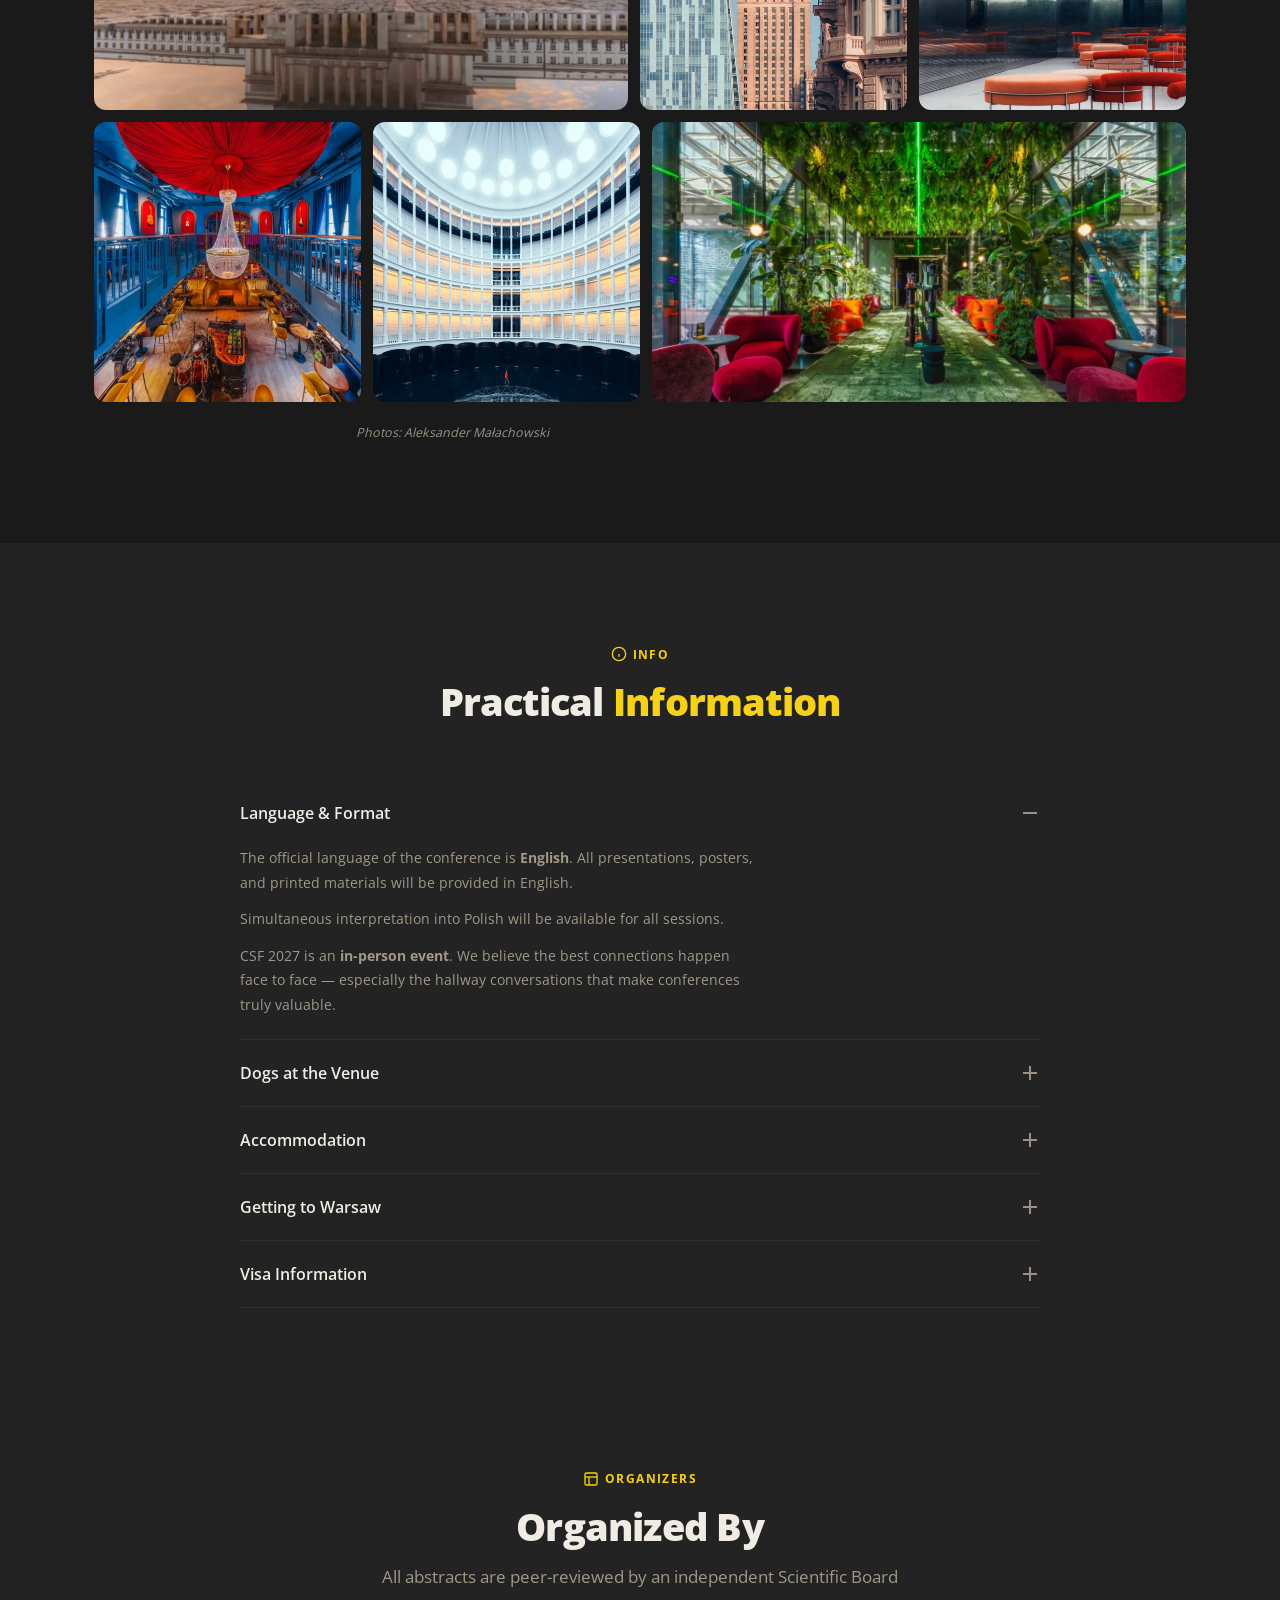
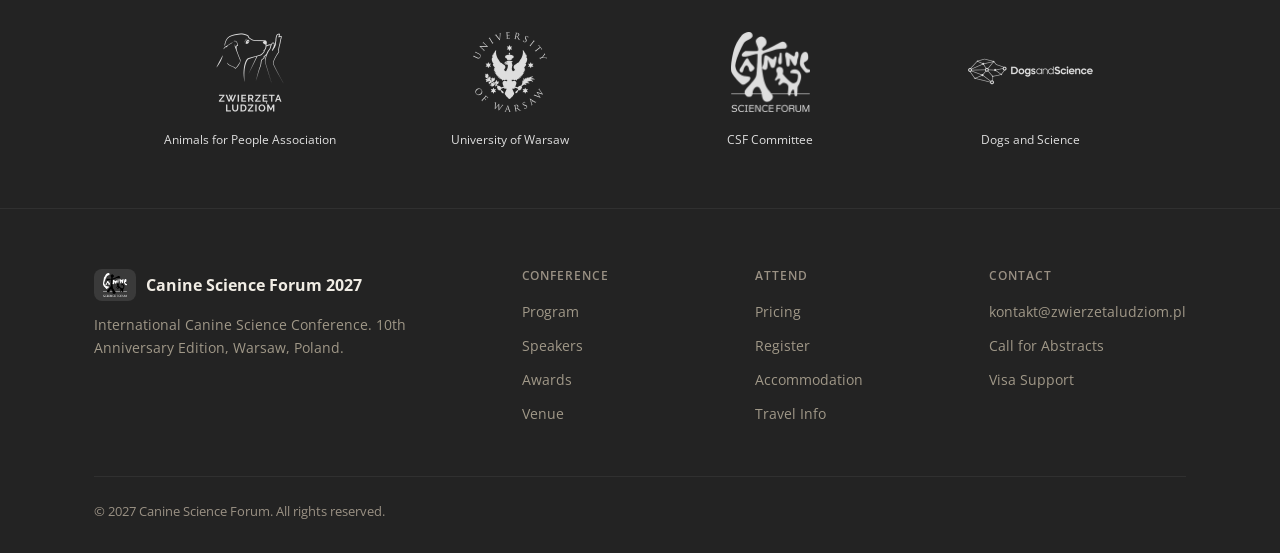
==== commit 93ac9b2a: "Publish the preview of csf2027-site be29b02 Co-Authored-By: Claude Fable 5.2 <noreply@anthropic.com>" ====
--- a/index.html
+++ b/index.html
@@ -21,8 +21,8 @@
 <link rel="icon" href="favicon.ico" sizes="32x32">
 <link rel="apple-touch-icon" href="apple-touch-icon.png">
 <link rel="preload" href="assets/fonts/open-sans/open-sans-latin.woff2" as="font" type="font/woff2" crossorigin>
-<link rel="stylesheet" href="assets/css/main.css?v=20261123-2">
-<script src="assets/js/main.js?v=20261123-2" defer></script>
+<link rel="stylesheet" href="assets/css/main.css?v=20261123-3">
+<script src="assets/js/main.js?v=20261123-3" defer></script>
 </head>
 <body>
 
@@ -46,6 +46,14 @@
       <li><a href="#venue">Venue</a></li>
       <li><a href="#pricing">Pricing</a></li>
       <li><a href="call-for-abstracts/">Abstracts</a></li>
+      <li class="nav-has-menu">
+        <button type="button" class="nav-menu-toggle" aria-expanded="false" aria-controls="navAwardsMenu">Awards<svg class="nav-menu-chevron" viewBox="0 0 24 24" fill="none" stroke="currentColor" stroke-width="2" stroke-linecap="round" stroke-linejoin="round" aria-hidden="true" focusable="false"><polyline points="6 9 12 15 18 9"/></svg></button>
+        <span class="nav-group-label">Awards</span>
+        <ul class="nav-submenu" id="navAwardsMenu">
+          <li><a href="early-career-award/">Early Career Scientist Award</a></li>
+          <li><a href="science-communication-award/">Science Communication Award</a></li>
+        </ul>
+      </li>
     </ul>
     <div class="nav-right">
       <a href="https://easl.ink/YyBd8" target="_blank" rel="noopener" class="nav-cta">Register</a>
--- a/assets/css/main.css
+++ b/assets/css/main.css
@@ -261,6 +261,107 @@
 .nav-center a:hover::after,
 .nav-center a[aria-current="page"]::after { width: 100%; }
 
+/* Awards: a disclosure menu with the two award pages. main.js opens it (click, Enter, Space,
+   mouse hover) and keeps aria-expanded in step; without JavaScript, hover and keyboard focus
+   show it. On phones (768 px and below) the links are listed in the open menu instead. */
+.nav-has-menu { position: relative; }
+
+.nav-menu-toggle {
+  display: inline-flex;
+  align-items: center;
+  gap: 4px;
+  position: relative;
+  padding: 0;
+  border: 0;
+  background: none;
+  font: inherit;
+  font-size: 0.875rem;
+  font-weight: 500;
+  line-height: inherit;
+  color: var(--text-secondary);
+  cursor: pointer;
+  transition: color var(--transition);
+}
+.nav-menu-toggle::after {
+  /* the same underline as the other nav links */
+  content: '';
+  position: absolute;
+  bottom: -4px;
+  left: 0;
+  width: 0;
+  height: 2px;
+  background: var(--accent);
+  transition: width var(--transition);
+  border-radius: 1px;
+}
+.nav-menu-chevron { width: 14px; height: 14px; flex-shrink: 0; transition: transform var(--transition); }
+.nav-menu-toggle:hover,
+.nav-has-menu.open > .nav-menu-toggle,
+.nav-has-menu.is-current > .nav-menu-toggle { color: var(--text-primary); }
+.nav-menu-toggle:hover::after,
+.nav-has-menu.is-current > .nav-menu-toggle::after { width: calc(100% - 18px); }
+.nav-has-menu.open .nav-menu-chevron { transform: rotate(180deg); }
+
+.nav-group-label { display: none; } /* phones only */
+
+.nav-submenu {
+  display: none;
+  position: absolute;
+  top: calc(100% + 14px);
+  right: -12px;
+  min-width: 250px;
+  padding: 6px;
+  list-style: none;
+  background: var(--bg-card);
+  border: 1px solid var(--border-hover);
+  border-radius: var(--radius-md);
+  box-shadow: var(--shadow-lg);
+}
+.nav-submenu::before {
+  /* bridge over the gap, so the menu stays open while the mouse moves down to it */
+  content: '';
+  position: absolute;
+  left: 0; right: 0;
+  top: -20px;
+  height: 20px;
+}
+nav.scrolled .nav-submenu { top: calc(100% + 18px); } /* below the bar's bottom edge */
+@media (min-width: 769px) {
+  html:not(.js) .nav-has-menu:hover > .nav-submenu,
+  html:not(.js) .nav-has-menu:focus-within > .nav-submenu,
+  .nav-has-menu.open > .nav-submenu { display: block; }
+}
+@media (min-width: 769px) and (prefers-reduced-motion: no-preference) {
+  .nav-has-menu.open > .nav-submenu { animation: navMenuIn 0.18s ease-out; }
+}
+@keyframes navMenuIn {
+  from { opacity: 0; transform: translateY(-4px); }
+  to { opacity: 1; transform: none; }
+}
+
+.nav-center .nav-submenu a {
+  display: flex;
+  align-items: center;
+  gap: 10px;
+  min-height: 44px;
+  padding: 0 14px 0 12px;
+  border-radius: 8px;
+  white-space: nowrap;
+}
+.nav-center .nav-submenu a::after { display: none; }
+.nav-center .nav-submenu a::before {
+  /* a dot marks the current page; the space is kept on the other entry so the texts align */
+  content: '';
+  flex-shrink: 0;
+  width: 6px; height: 6px;
+  border-radius: 50%;
+  background: transparent;
+}
+.nav-center .nav-submenu a:hover { background: rgba(255,255,255,0.05); }
+.nav-center .nav-submenu a[aria-current="page"]::before { background: var(--accent); }
+.nav-center .nav-submenu a:focus-visible { outline-offset: -2px; }
+
+
 .nav-right {
   display: flex;
   align-items: center;
@@ -1899,6 +2000,16 @@
 
 @media (max-width: 900px) {
   .nav-center { gap: 16px; }
+}
+
+/* eight items since "Awards" (23 Nov 2026): tighter gaps where the row was too wide;
+   just above the phone menu (769-900 px) the links are also 1 px smaller */
+@media (min-width: 1061px) and (max-width: 1139px) {
+  .nav-center { gap: 22px; }
+}
+@media (min-width: 769px) and (max-width: 900px) {
+  .nav-center { gap: 10px; }
+  .nav-center a, .nav-menu-toggle { font-size: 0.8125rem; }
 }
 
 @media (max-width: 768px) {
@@ -1919,6 +2030,44 @@
   /* "Register" next to the menu button, not in the middle of the bar */
   .nav-logo { margin-right: auto; }
   .nav-right { margin-right: 24px; }
+  /* Awards in the open phone menu: a label and the two pages as ordinary entries */
+  .nav-menu-toggle { display: none; }
+  .nav-group-label {
+    display: block;
+    text-align: center;
+    font-size: 0.7rem;
+    font-weight: 700;
+    letter-spacing: 0.12em;
+    text-transform: uppercase;
+    color: var(--text-muted);
+  }
+  .nav-center .nav-submenu {
+    display: flex;
+    flex-direction: column;
+    align-items: center;
+    gap: 0;
+    position: static;
+    min-width: 0;
+    margin-top: 0;
+    padding: 0;
+    background: none;
+    border: 0;
+    box-shadow: none;
+    animation: none;
+  }
+  .nav-center .nav-submenu::before { display: none; }
+  .nav-center .nav-submenu a { padding: 0; white-space: normal; }
+  .nav-center .nav-submenu a::before { display: none; }
+  .nav-center .nav-submenu a[aria-current="page"]::after { display: block; } /* the same underline as the other current links */
+  /* the open phone menu: scrolls inside when the screen is low (landscape); 72 px is the bar's height at the top of the page */
+  .nav-center.open { max-height: calc(100vh - 72px); max-height: calc(100dvh - 72px); overflow-y: auto; overscroll-behavior: contain; }
+  /* 44 px tap targets with a row pitch of 44 px; the underline stays just under the text */
+  .nav-center.open { gap: 0; padding-top: 8px; padding-bottom: 8px; }
+  .nav-center > li > a,
+  .nav-center .nav-submenu a { display: inline-flex; align-items: center; min-height: 44px; }
+  .nav-center > li > a::after,
+  .nav-center .nav-submenu a::after { bottom: 7px; }
+  .nav-center .nav-has-menu { margin-top: 10px; }
 }
 
 @media (max-width: 360px) {
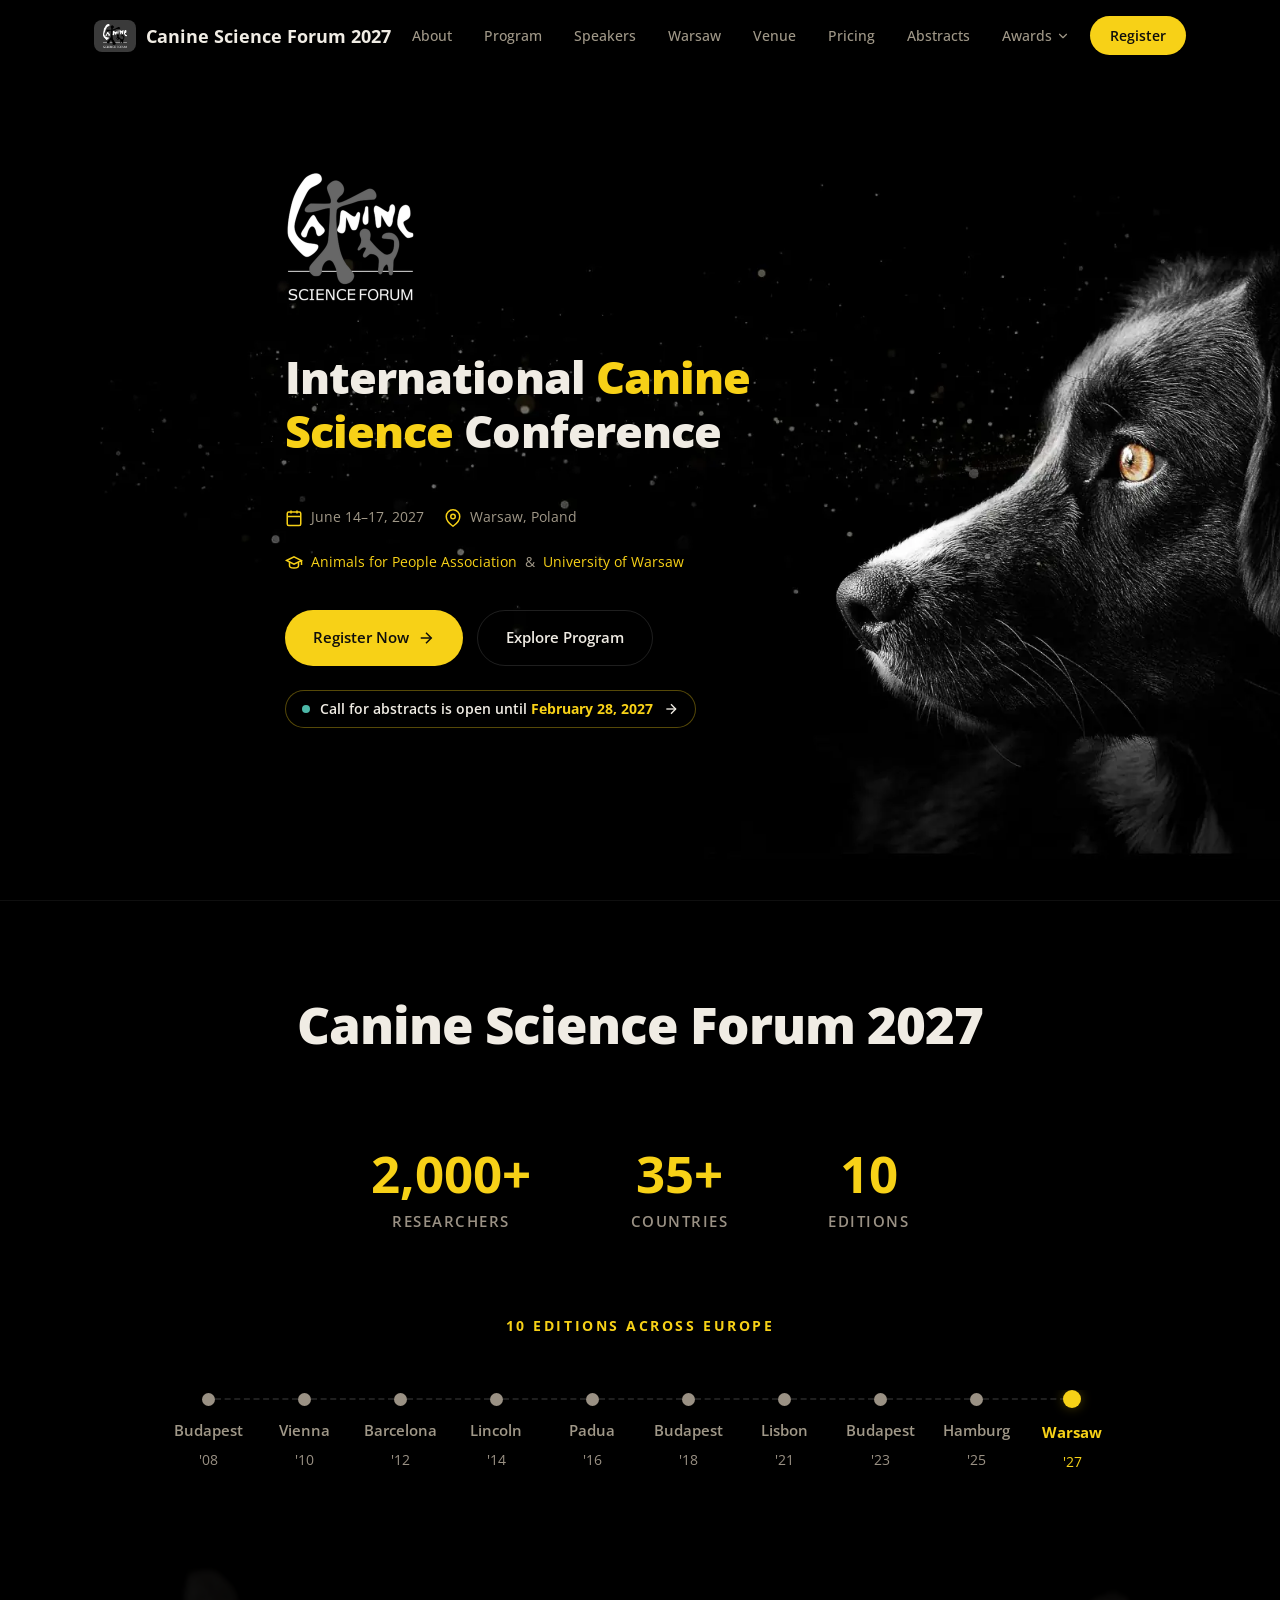
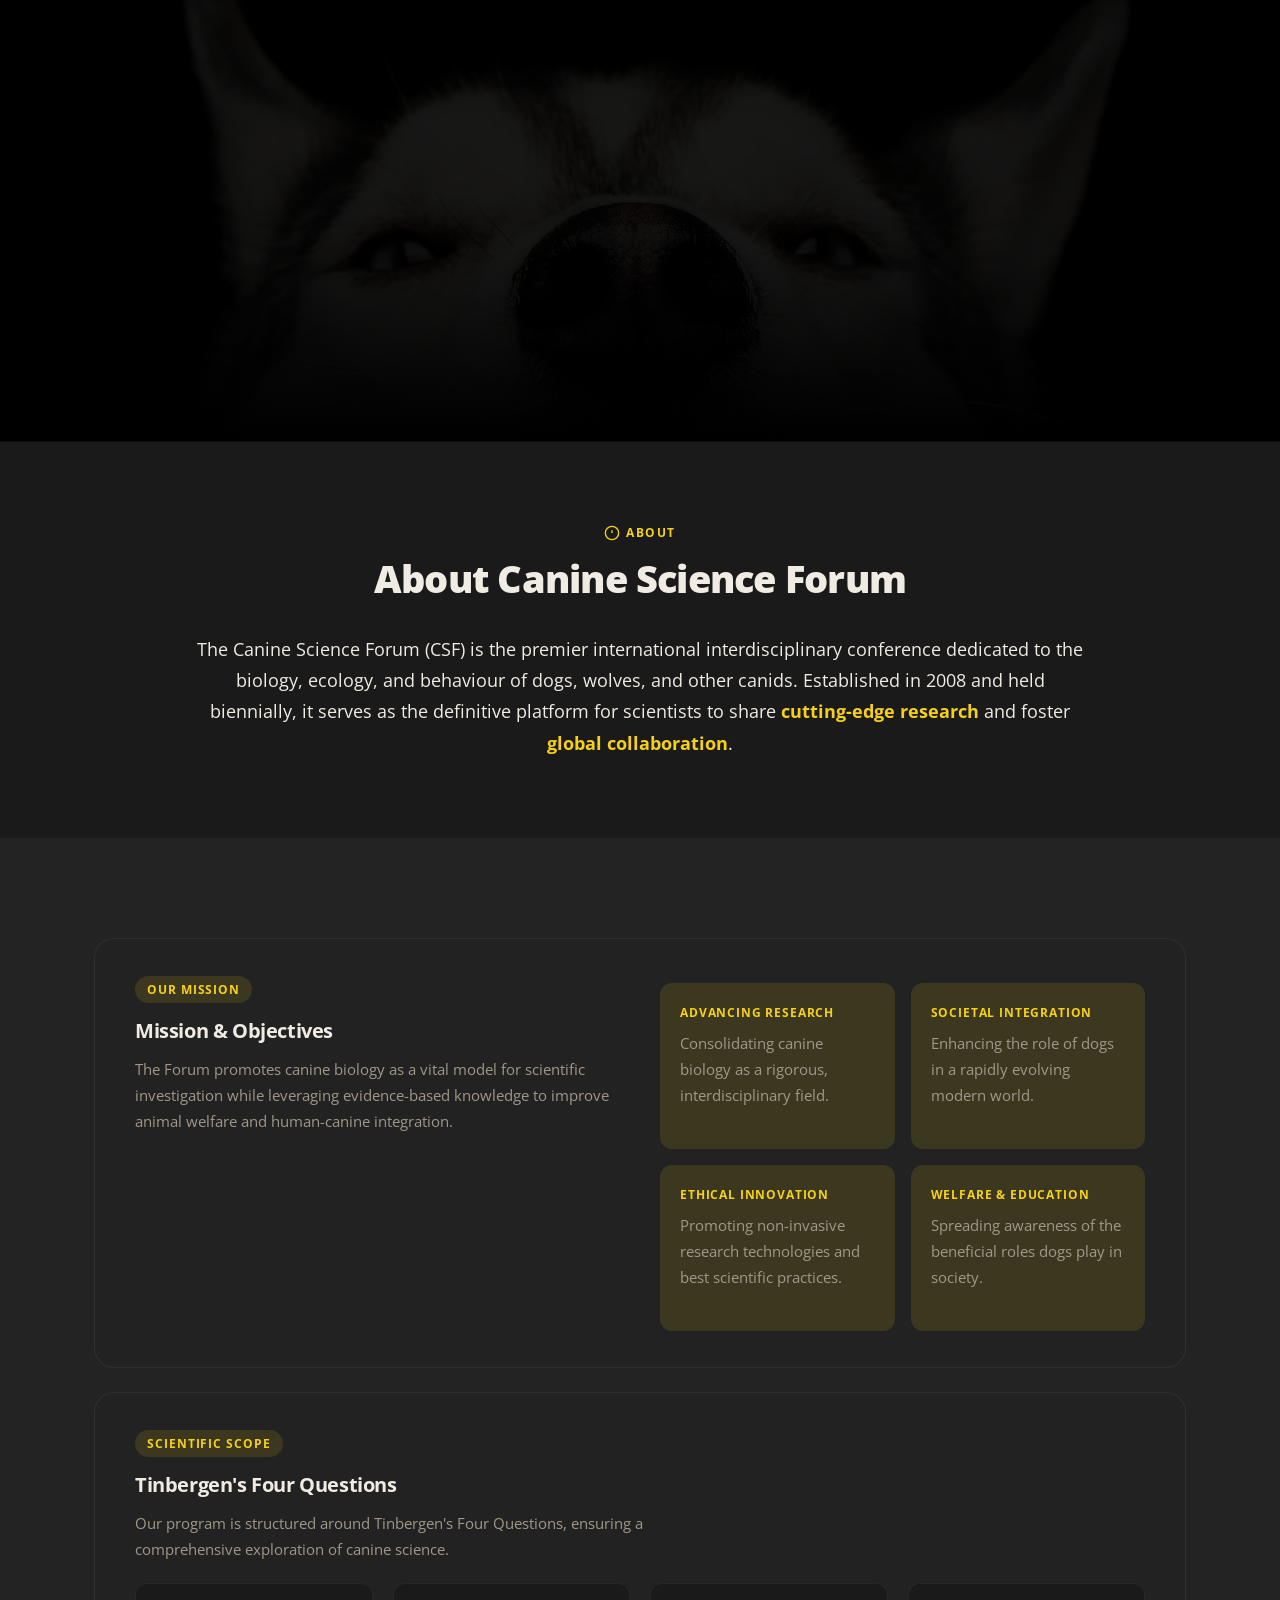
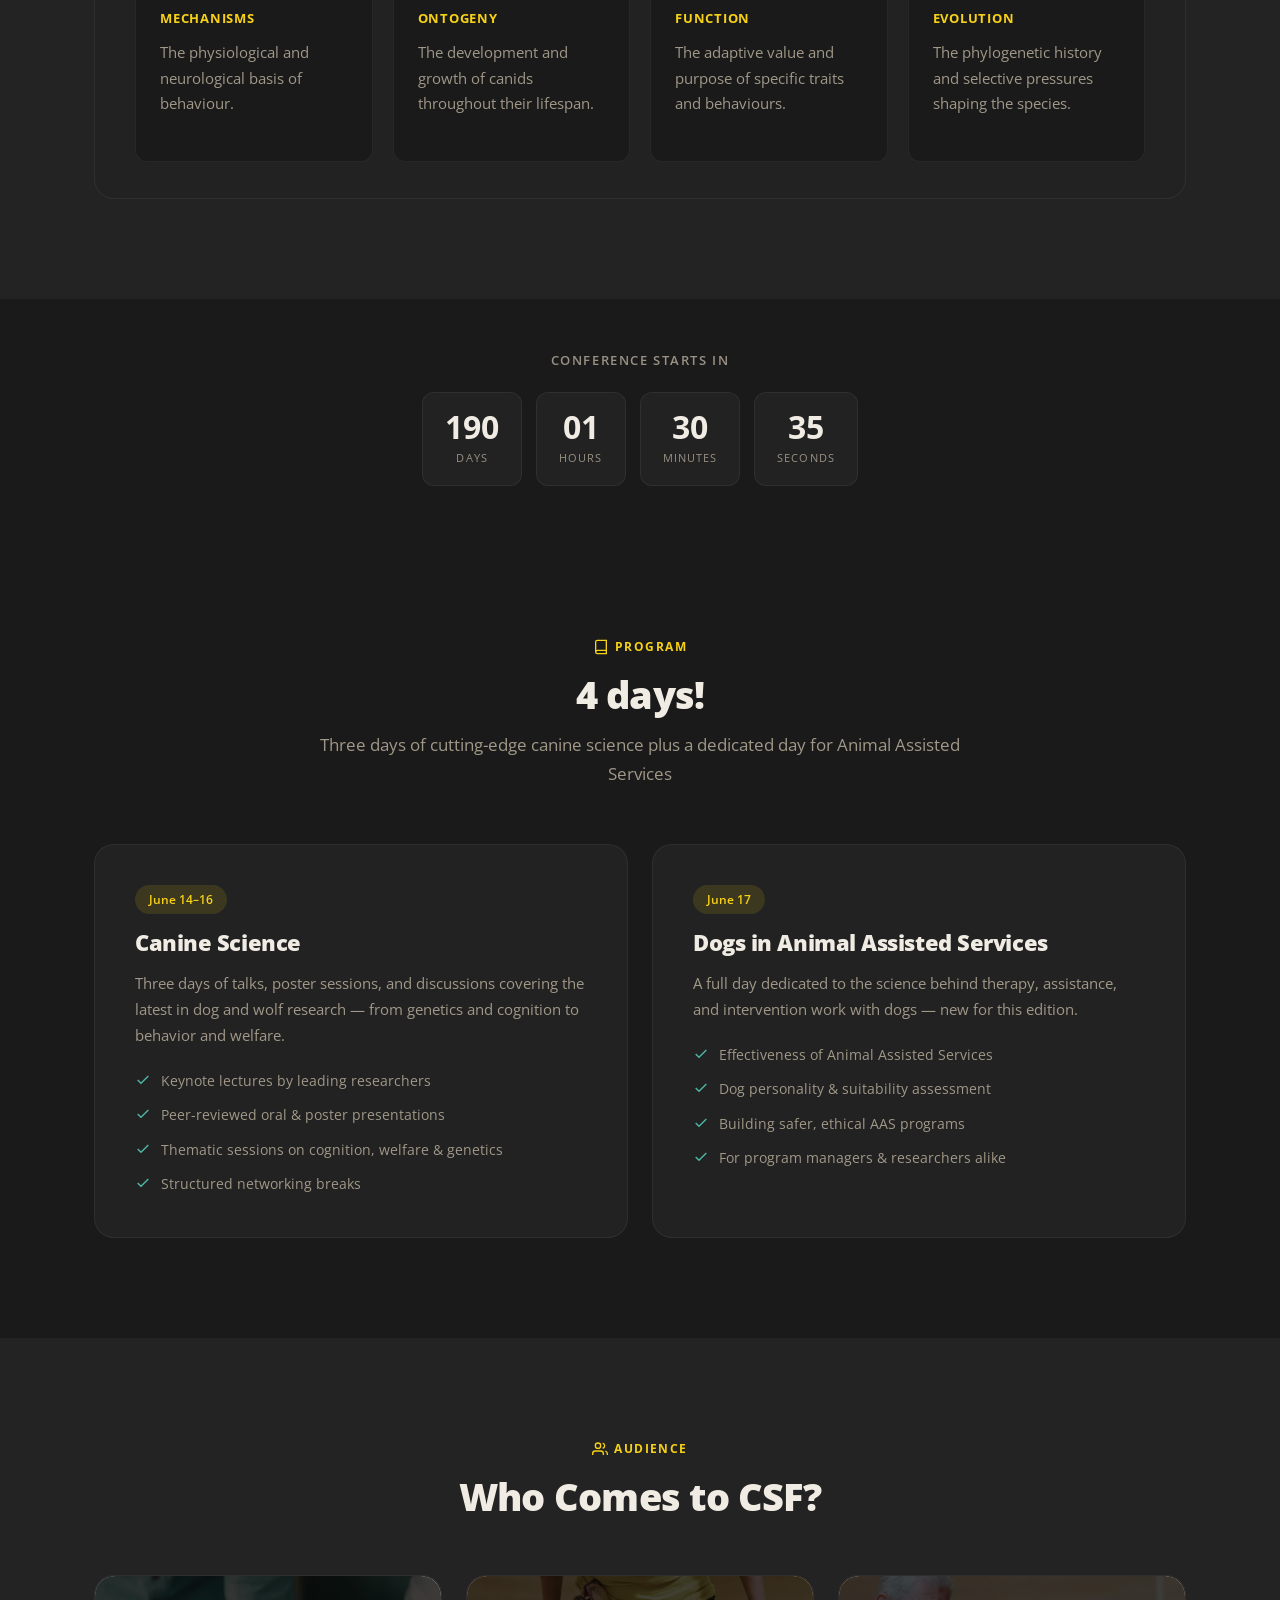
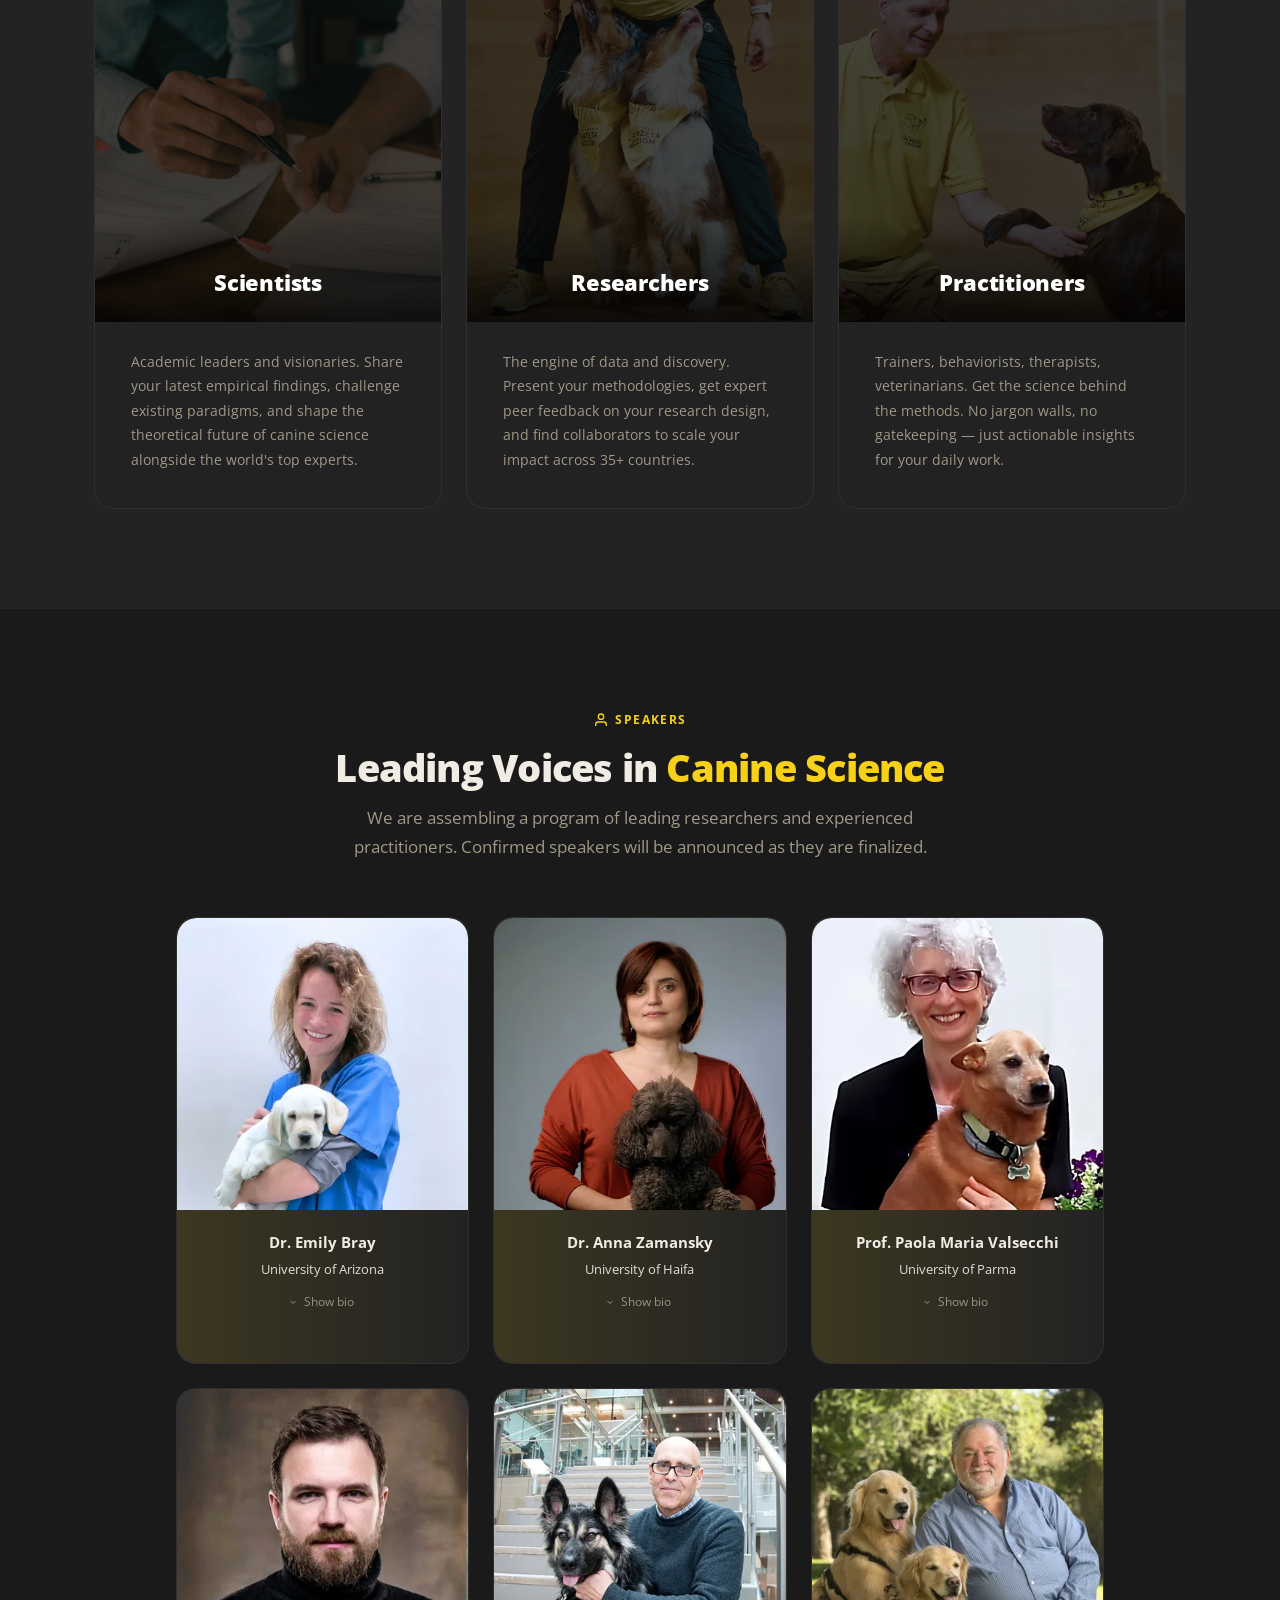
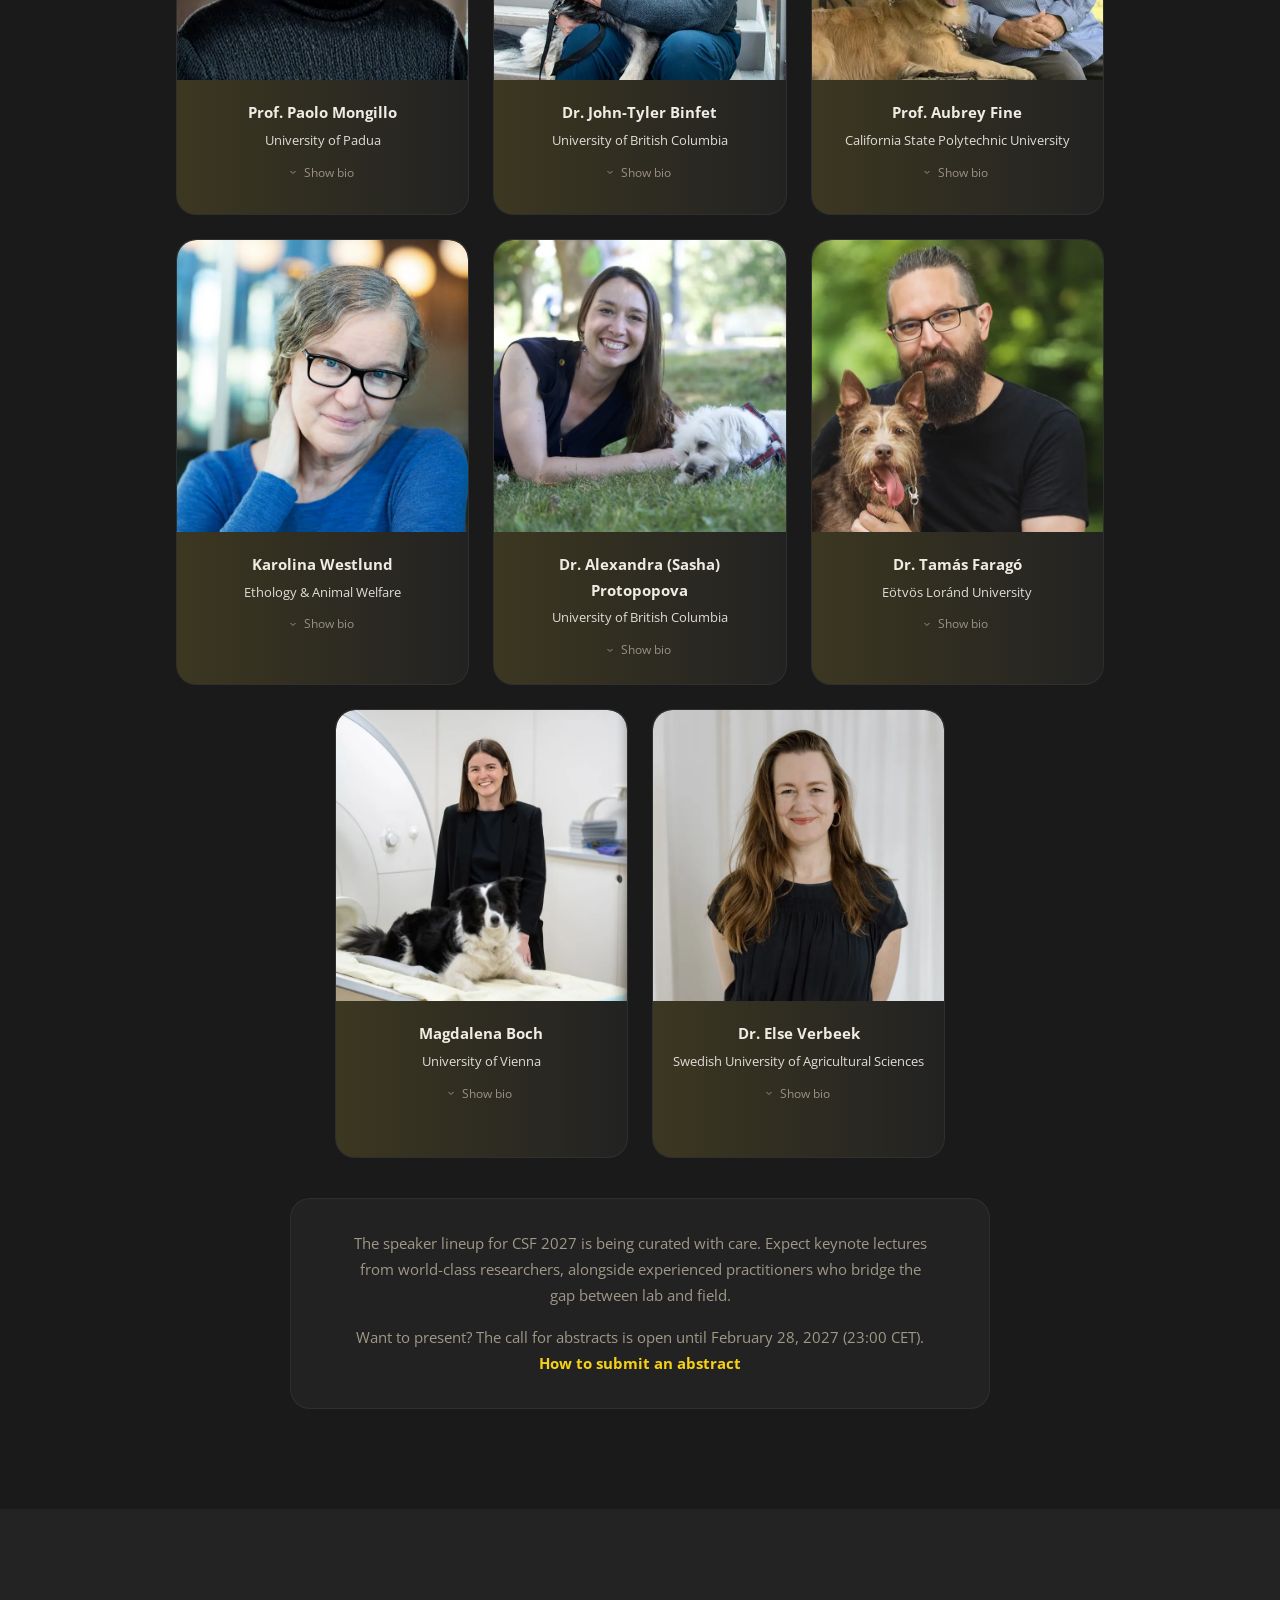
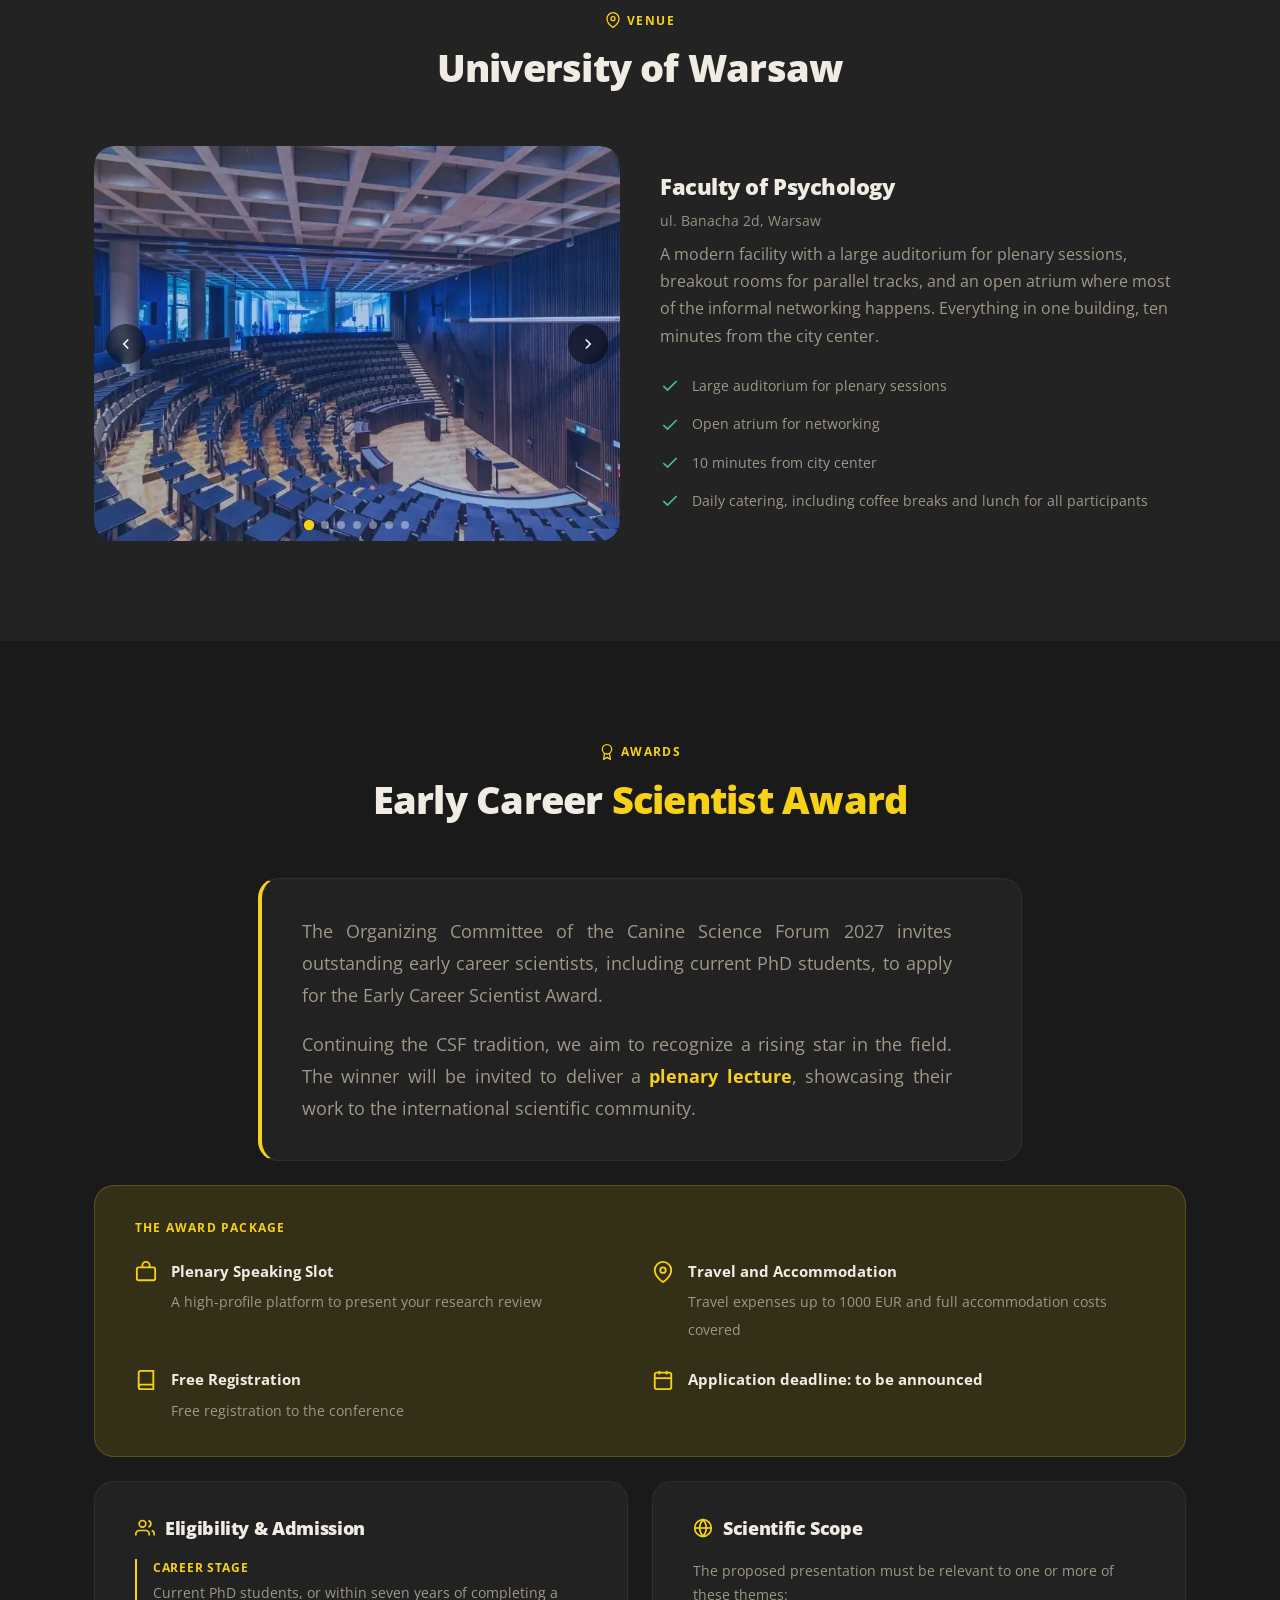
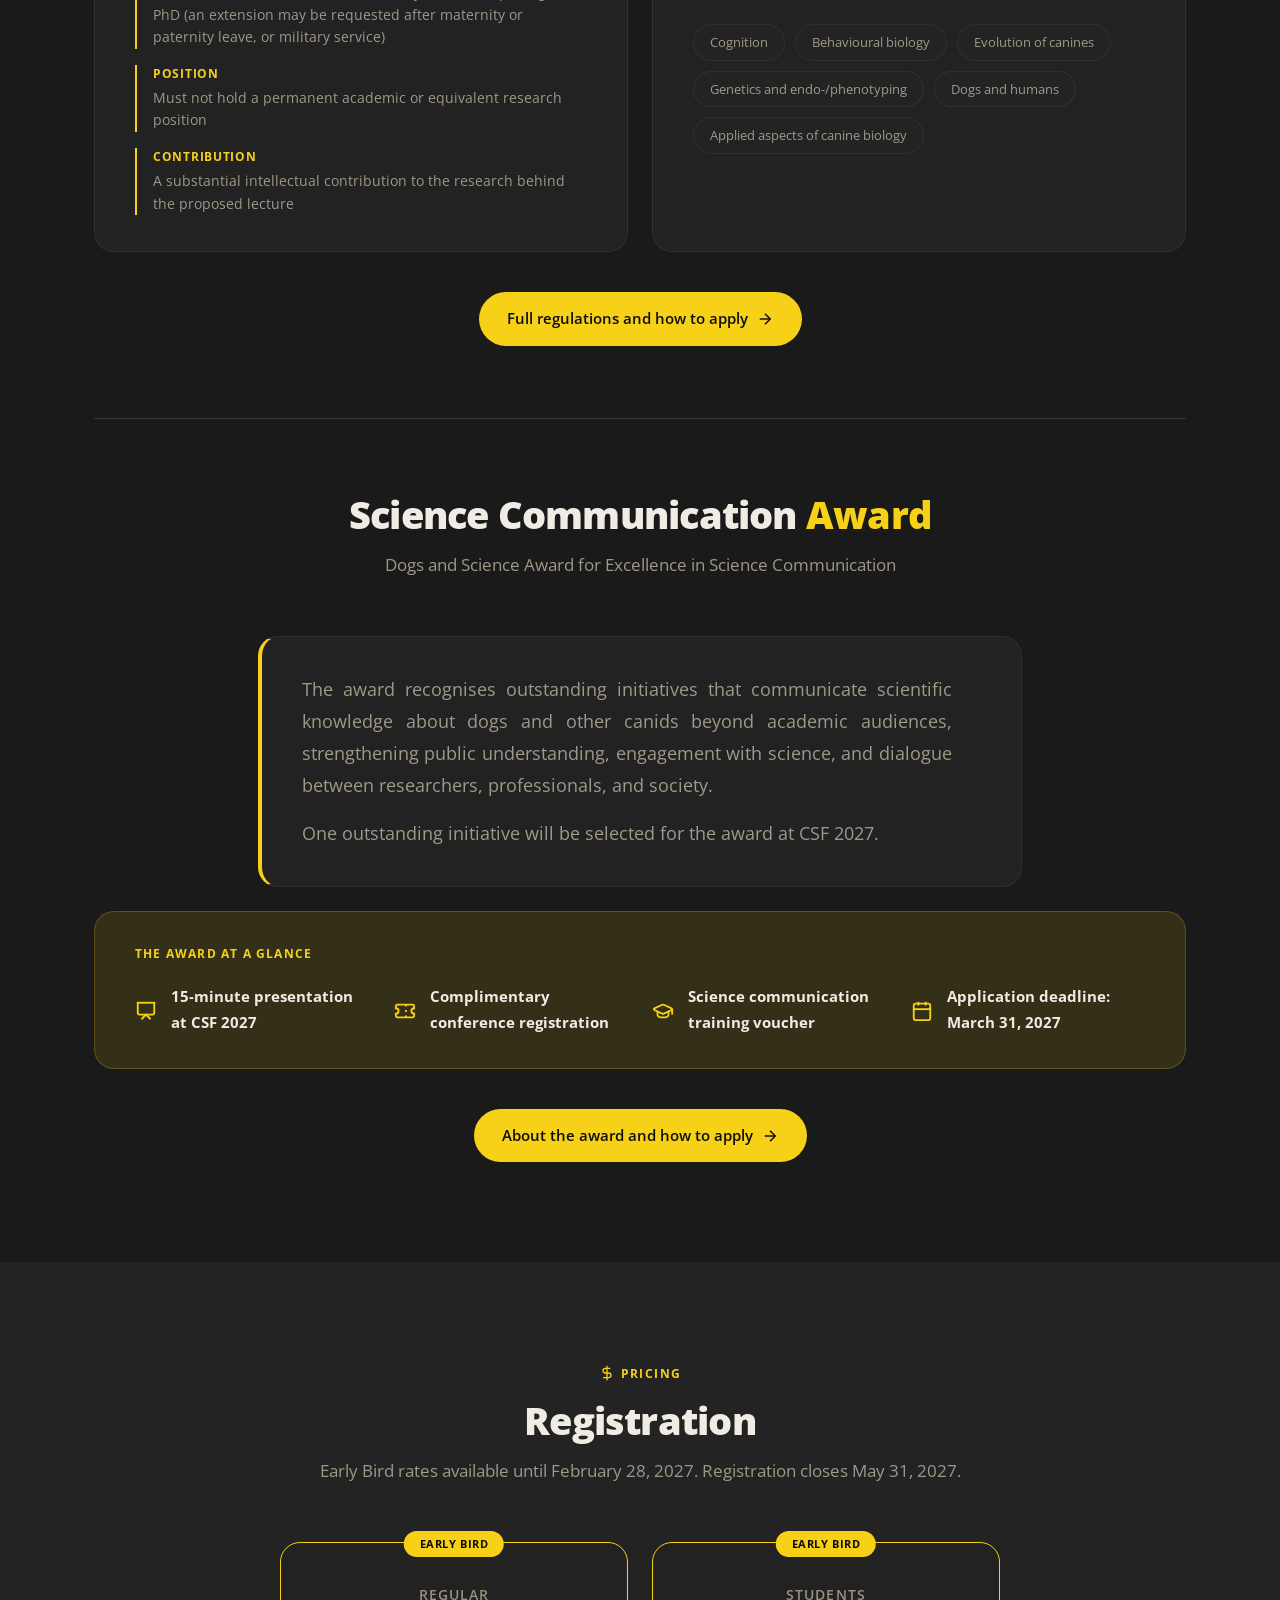
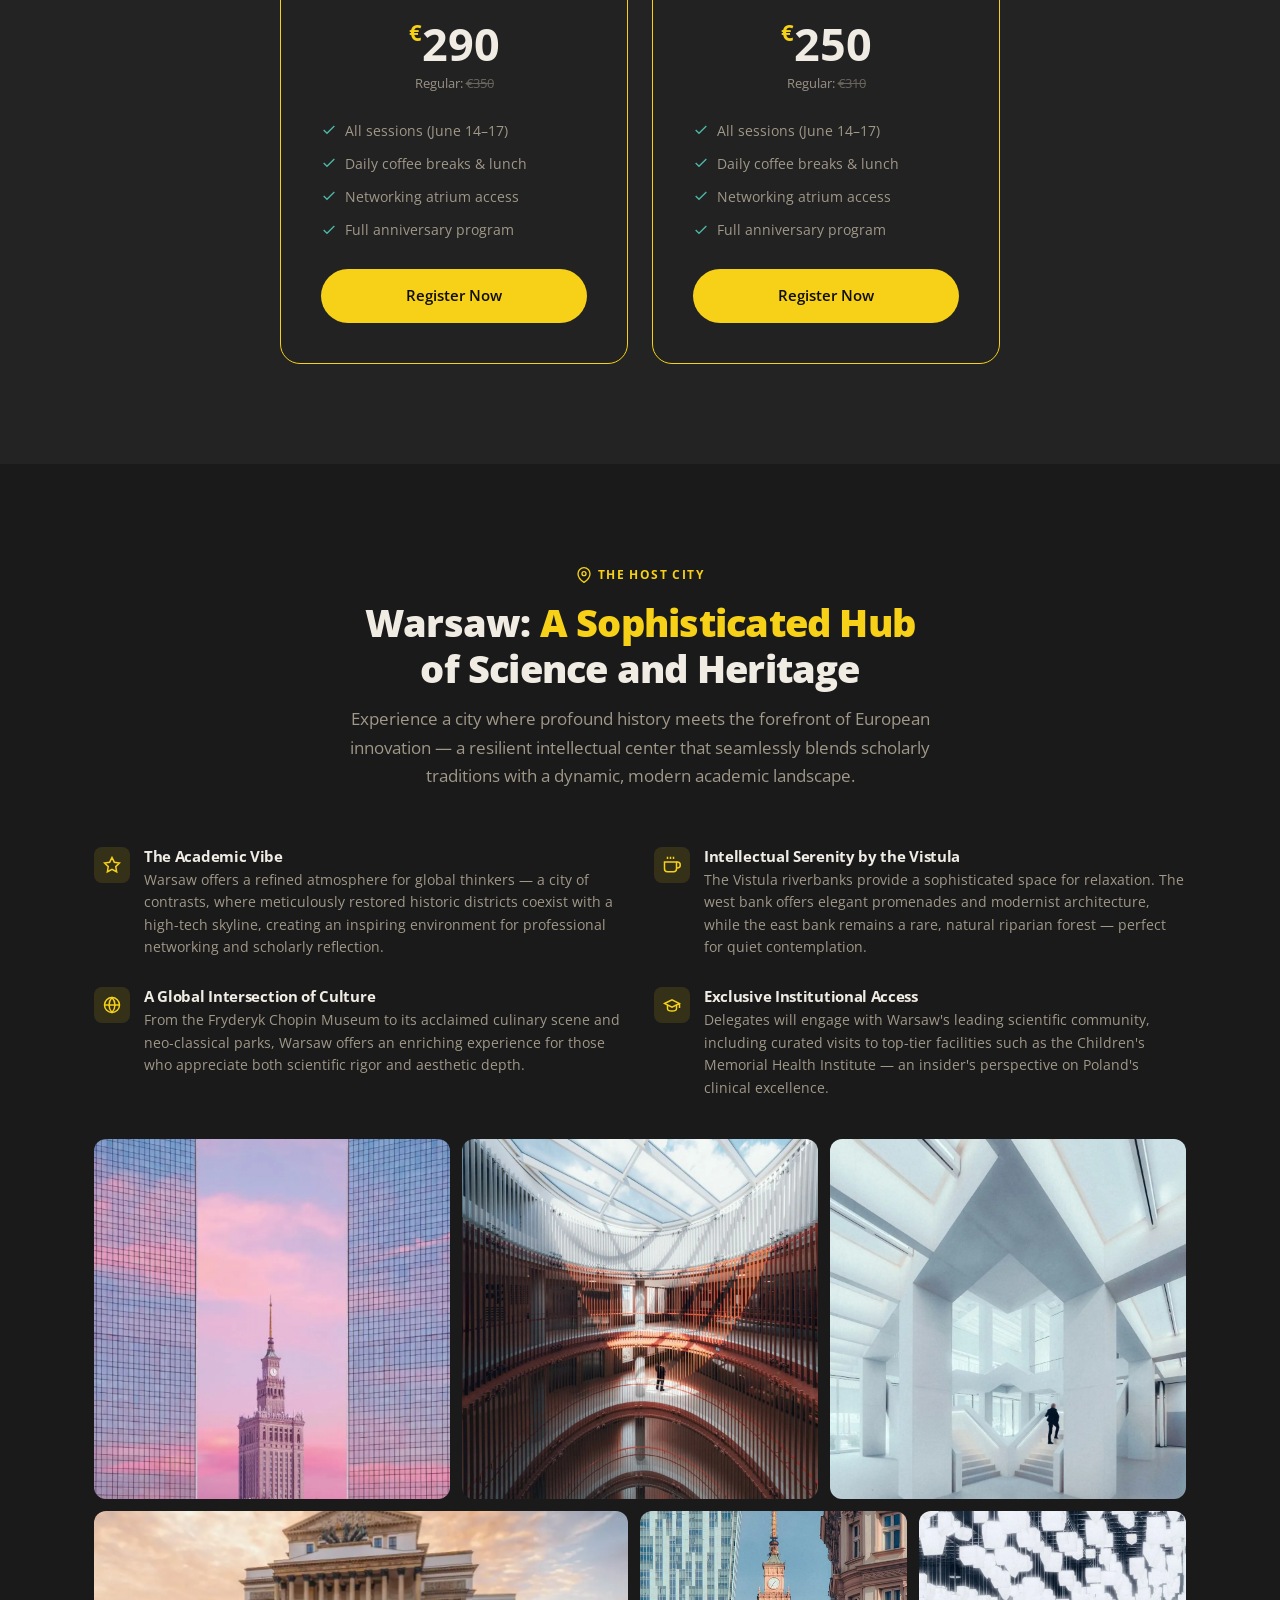
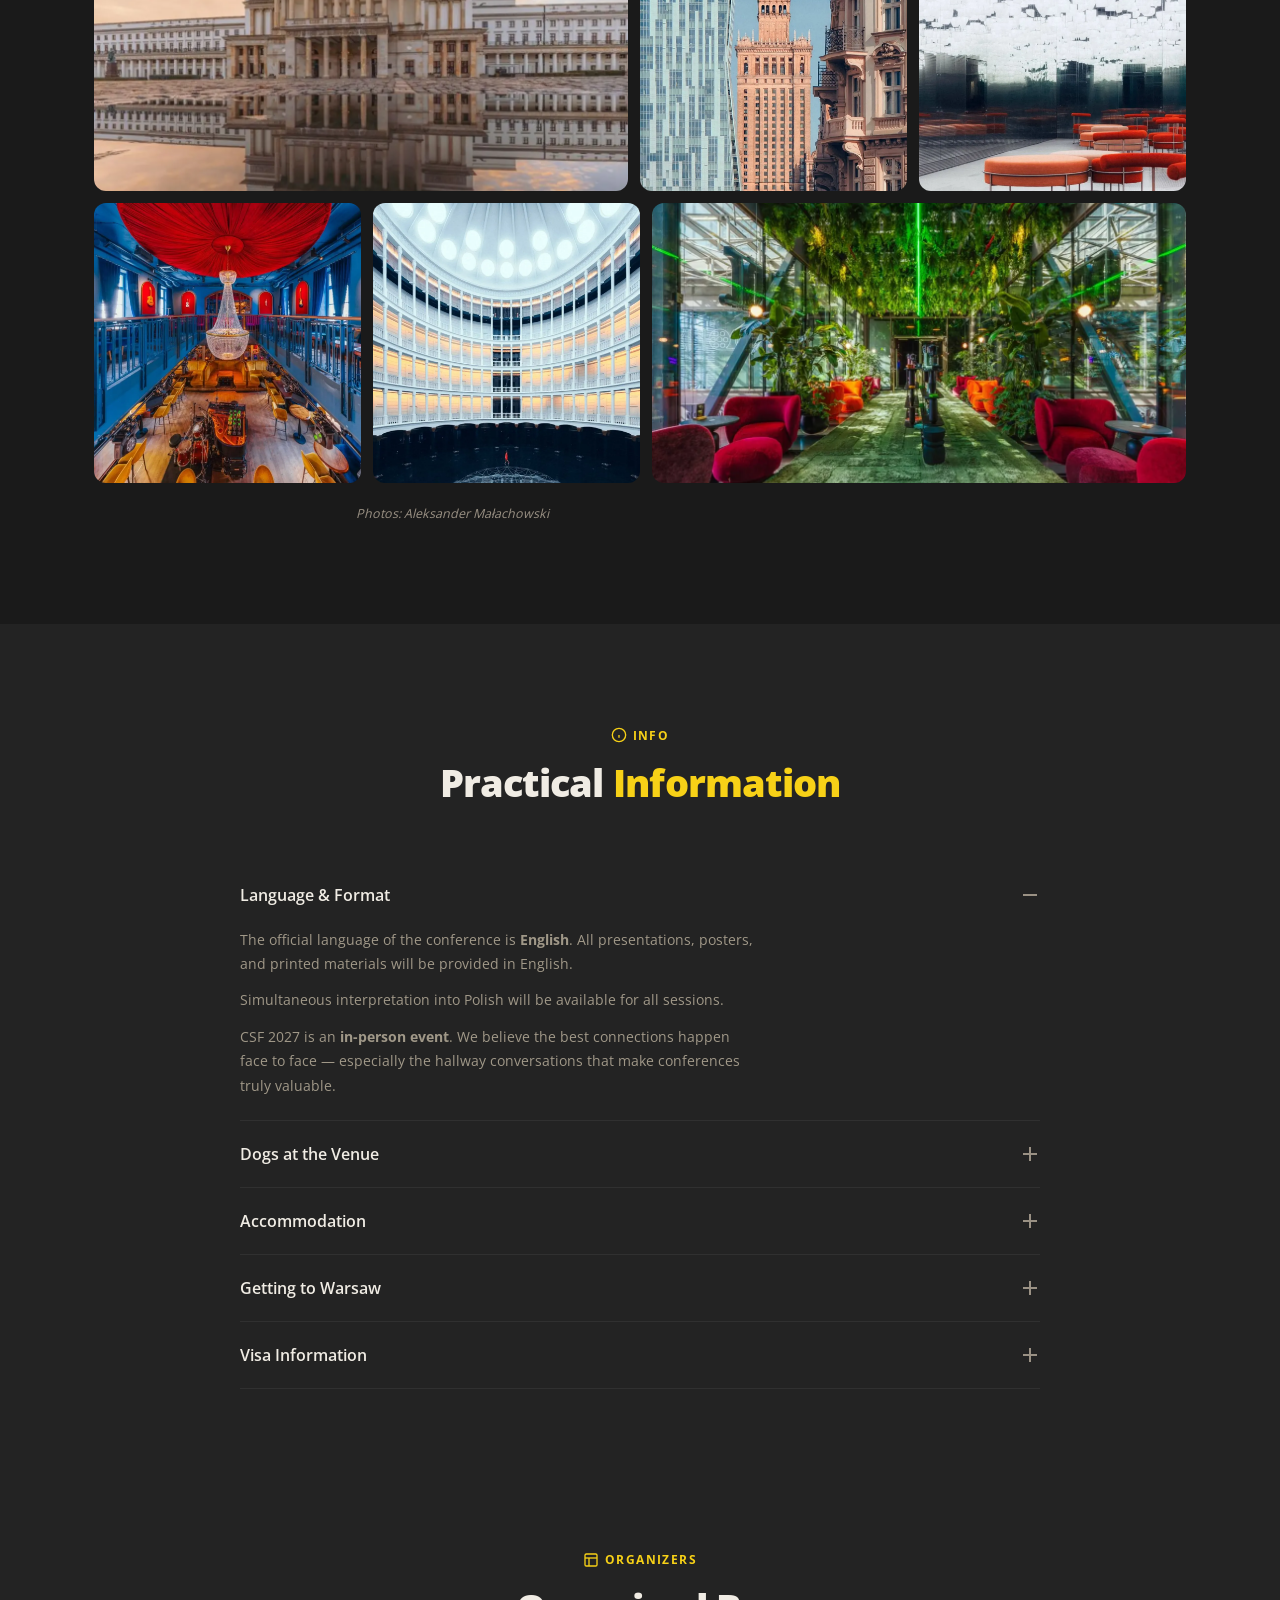
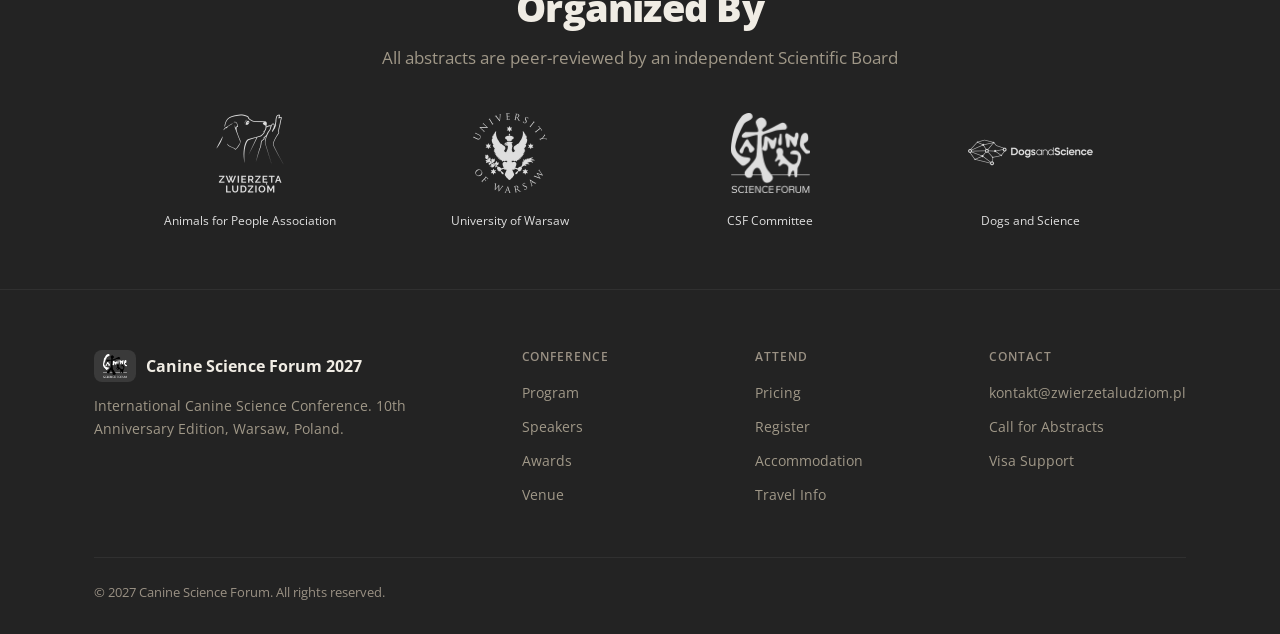
==== commit b88e08e1: "Publish the preview of csf2027-site 7400fa3 Co-Authored-By: Claude Fable 5.2 <noreply@anthropic.com>" ====
--- a/index.html
+++ b/index.html
@@ -21,8 +21,8 @@
 <link rel="icon" href="favicon.ico" sizes="32x32">
 <link rel="apple-touch-icon" href="apple-touch-icon.png">
 <link rel="preload" href="assets/fonts/open-sans/open-sans-latin.woff2" as="font" type="font/woff2" crossorigin>
-<link rel="stylesheet" href="assets/css/main.css?v=20261123-3">
-<script src="assets/js/main.js?v=20261123-3" defer></script>
+<link rel="stylesheet" href="assets/css/main.css?v=20261123-4">
+<script src="assets/js/main.js?v=20261123-4" defer></script>
 </head>
 <body>
 
@@ -691,7 +691,7 @@
     <!-- Award Package -->
     <div class="award-package reveal">
       <div class="award-package-title">The Award Package</div>
-      <div class="award-package-items">
+      <div class="award-package-items award-package-items--with-deadline">
         <div class="award-package-item">
           <svg viewBox="0 0 24 24" fill="none" stroke="currentColor" stroke-width="2"><rect x="2" y="7" width="20" height="14" rx="2"/><path d="M16 7V5a4 4 0 00-8 0v2"/></svg>
           <div>
@@ -712,6 +712,11 @@
             <strong>Free Registration</strong>
             <span>Free registration to the conference</span>
           </div>
+        </div>
+        <!-- TODO(awards): Early Career deadline -->
+        <div class="award-package-item">
+          <svg viewBox="0 0 24 24" fill="none" stroke="currentColor" stroke-width="2" aria-hidden="true"><rect x="3" y="4" width="18" height="18" rx="2"/><line x1="16" y1="2" x2="16" y2="6"/><line x1="8" y1="2" x2="8" y2="6"/><line x1="3" y1="10" x2="21" y2="10"/></svg>
+          <div><strong>Application deadline: <span class="nowrap">to be announced</span></strong></div>
         </div>
       </div>
     </div>
--- a/assets/css/main.css
+++ b/assets/css/main.css
@@ -1630,7 +1630,10 @@
 .award-package-items--four .award-package-item { align-items: center; }
 .award-package-items--four .award-package-item strong { margin-bottom: 0; }
 .award-second .section-header h2 { text-wrap: balance; }
-.award-second .nowrap { white-space: nowrap; font-size: inherit; color: inherit; line-height: inherit; } /* not styled as .award-package-item span */
+.award-second .nowrap,
+.award-package-items--with-deadline .nowrap { white-space: nowrap; font-size: inherit; color: inherit; line-height: inherit; } /* not styled as .award-package-item span */
+
+.award-package-items--with-deadline { grid-template-columns: repeat(2, 1fr); } /* Early Career: three items and the deadline, 2 × 2 */
 
 @media (max-width: 1060px) {
   .award-package-items--four { grid-template-columns: repeat(2, 1fr); }
